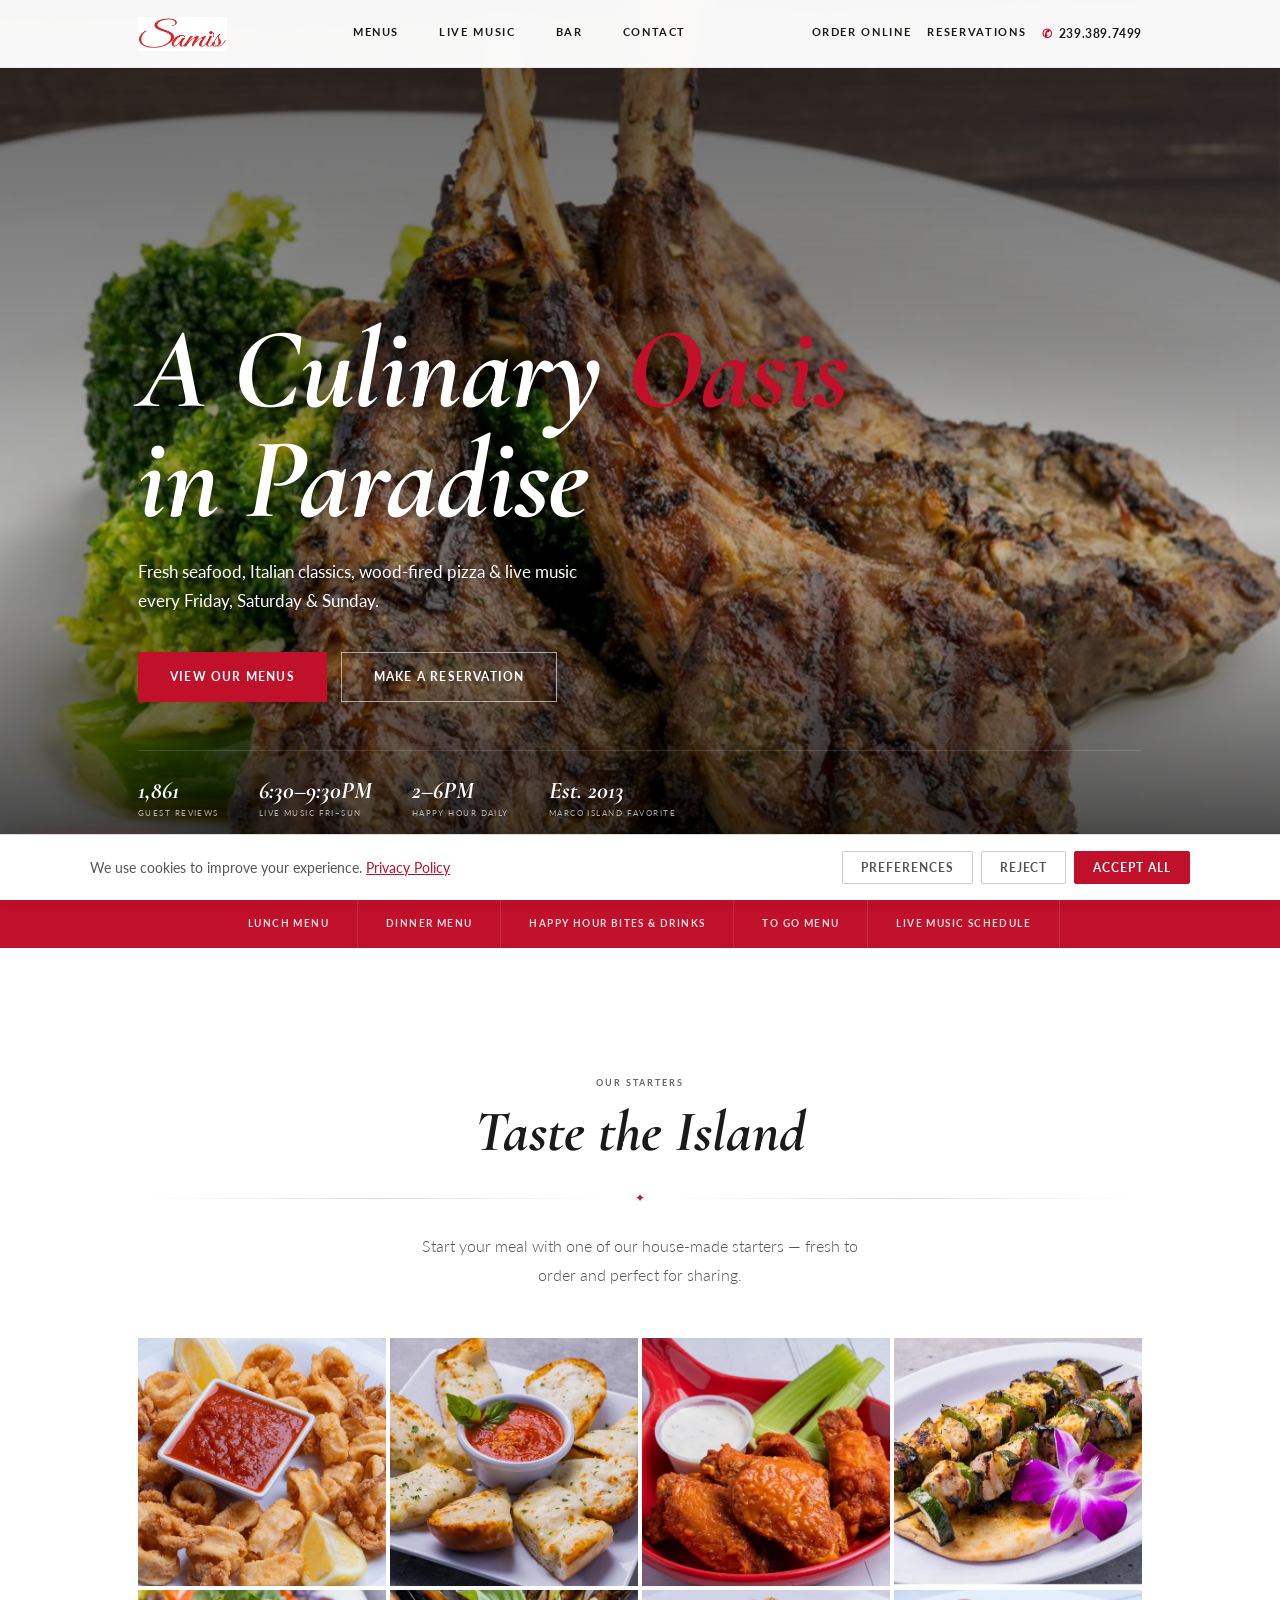
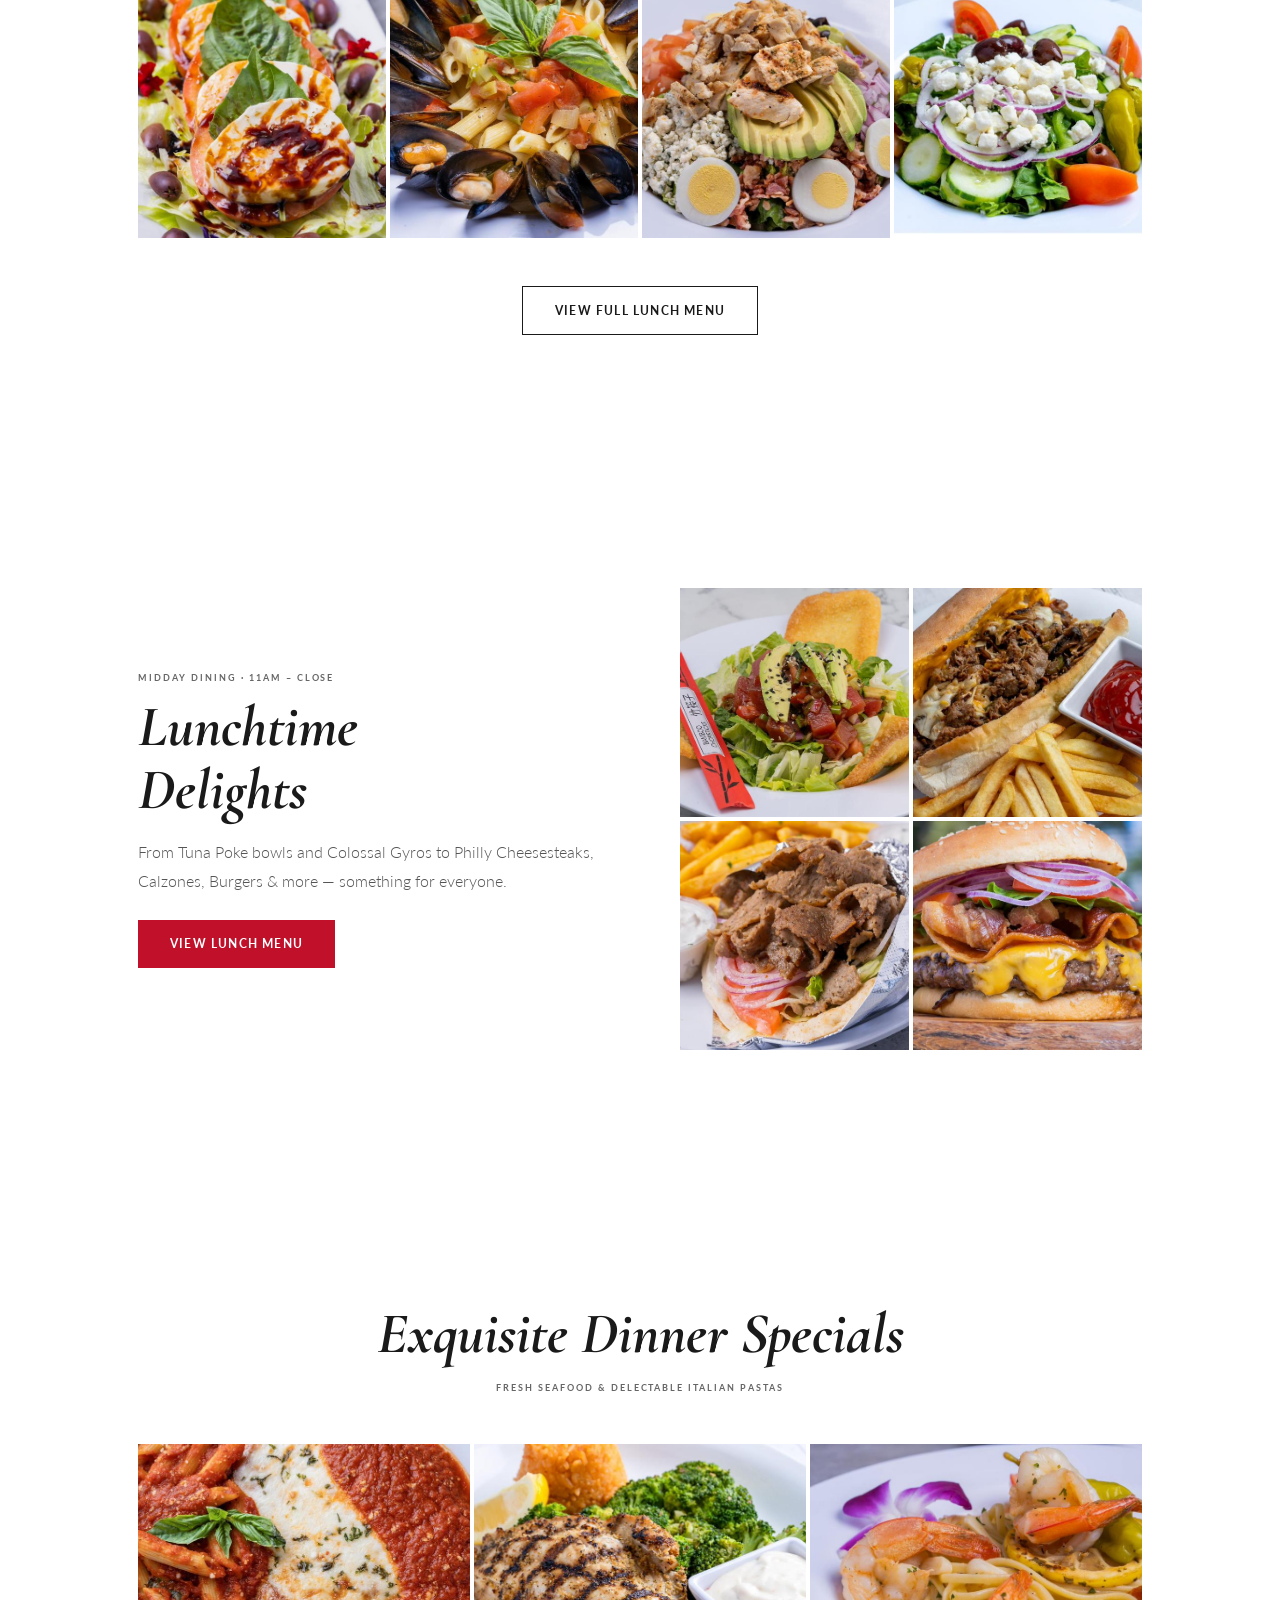
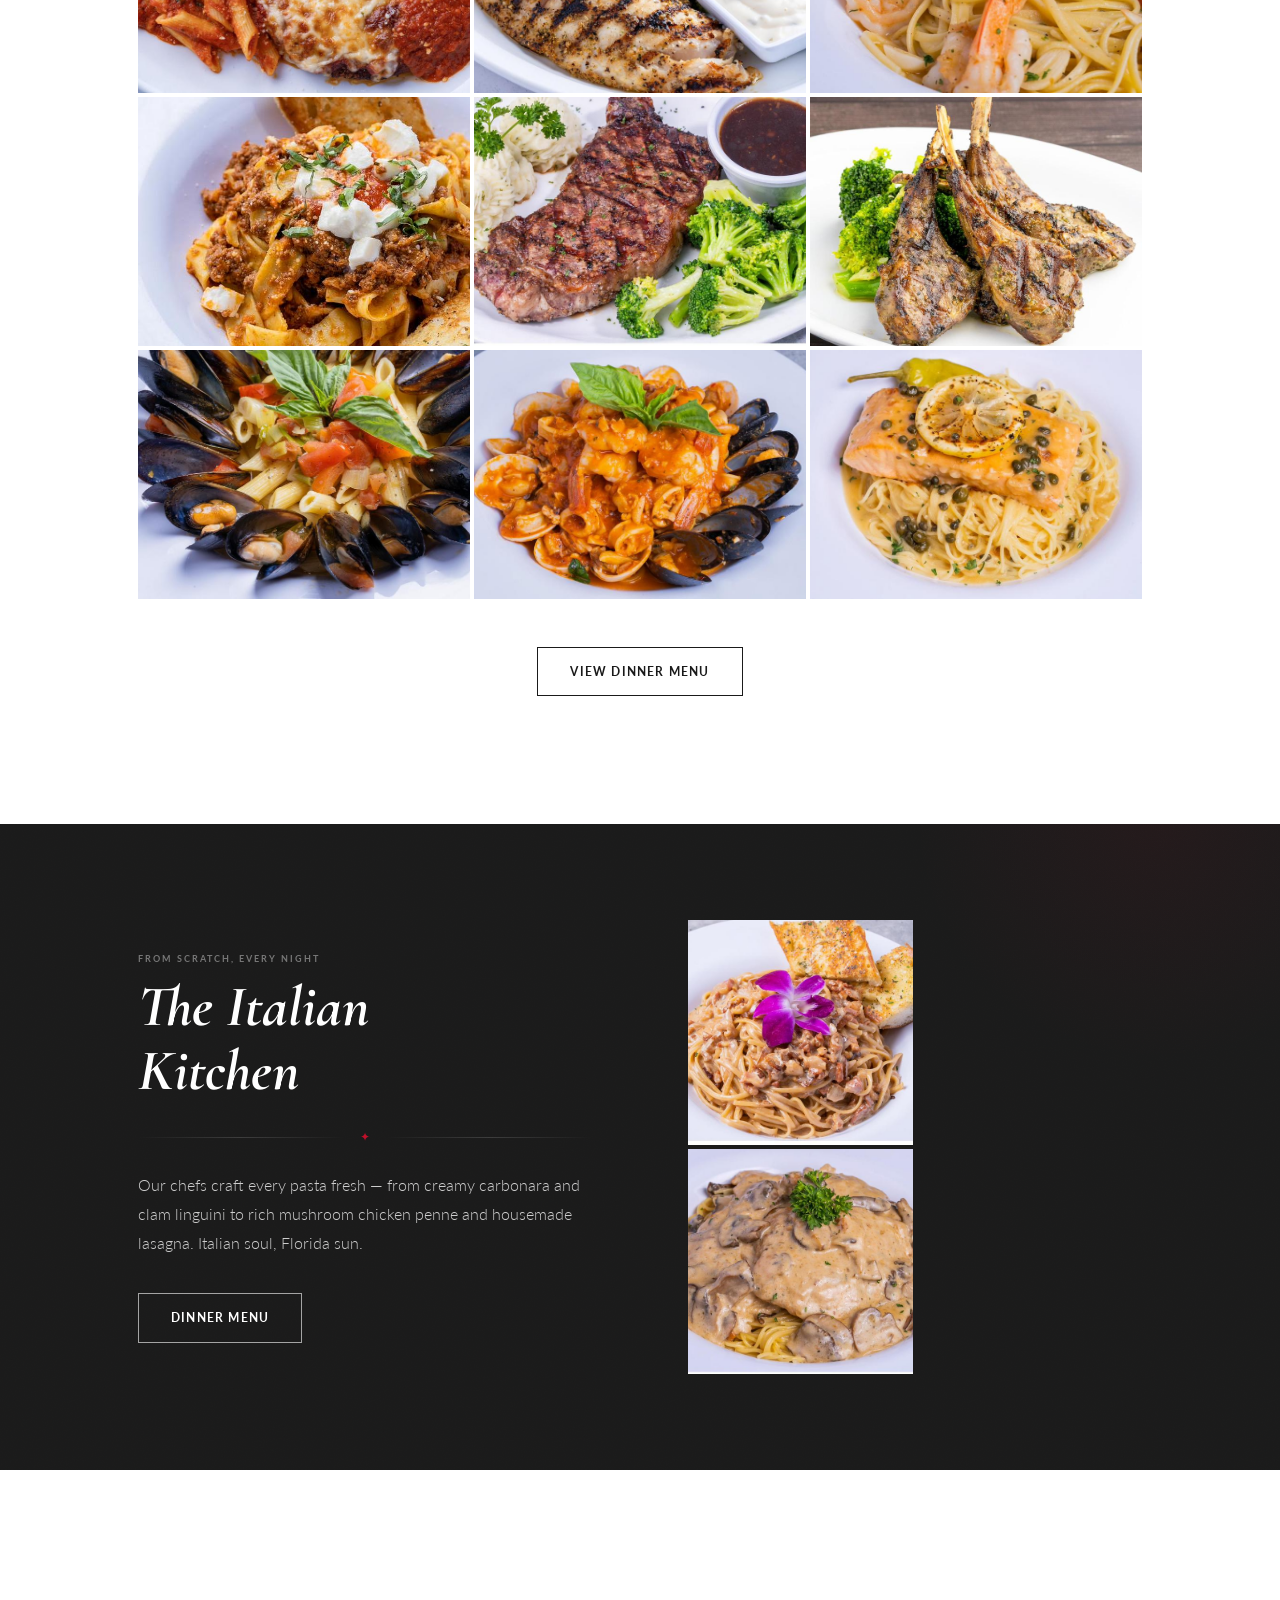
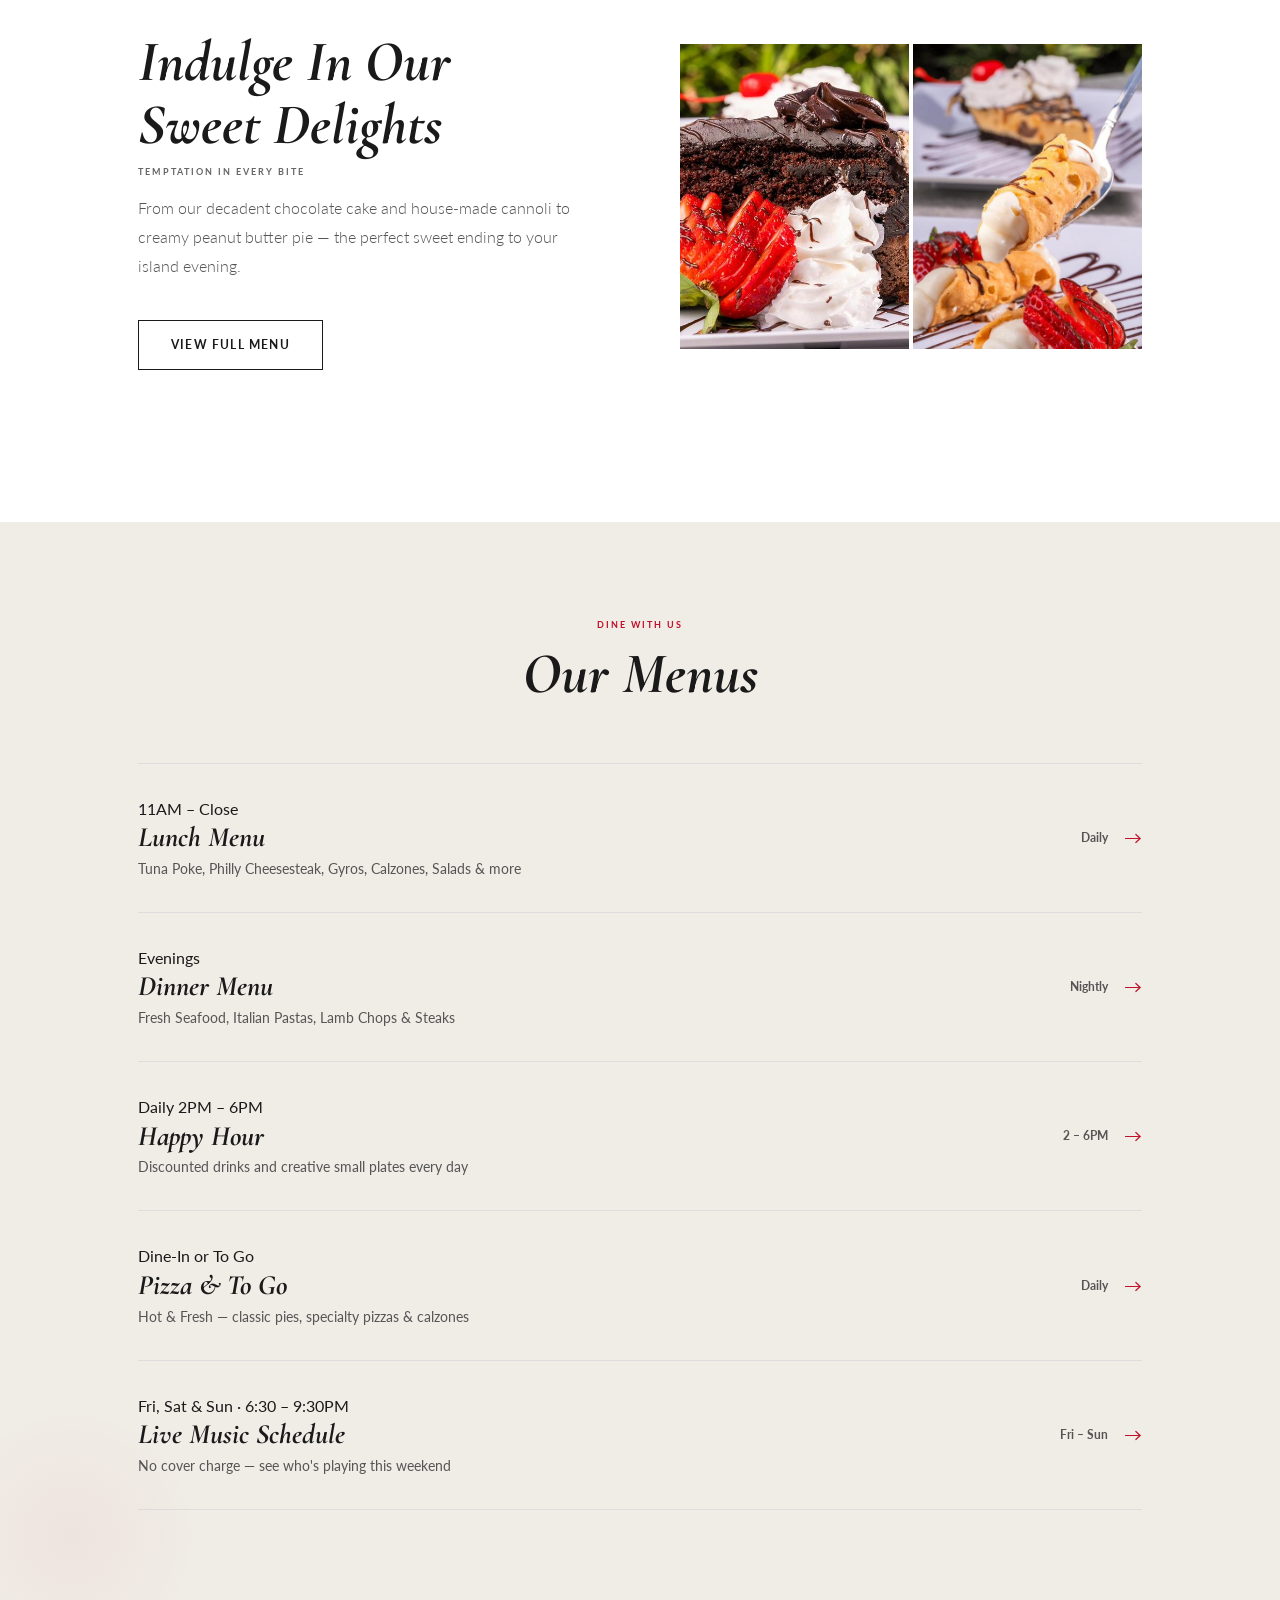
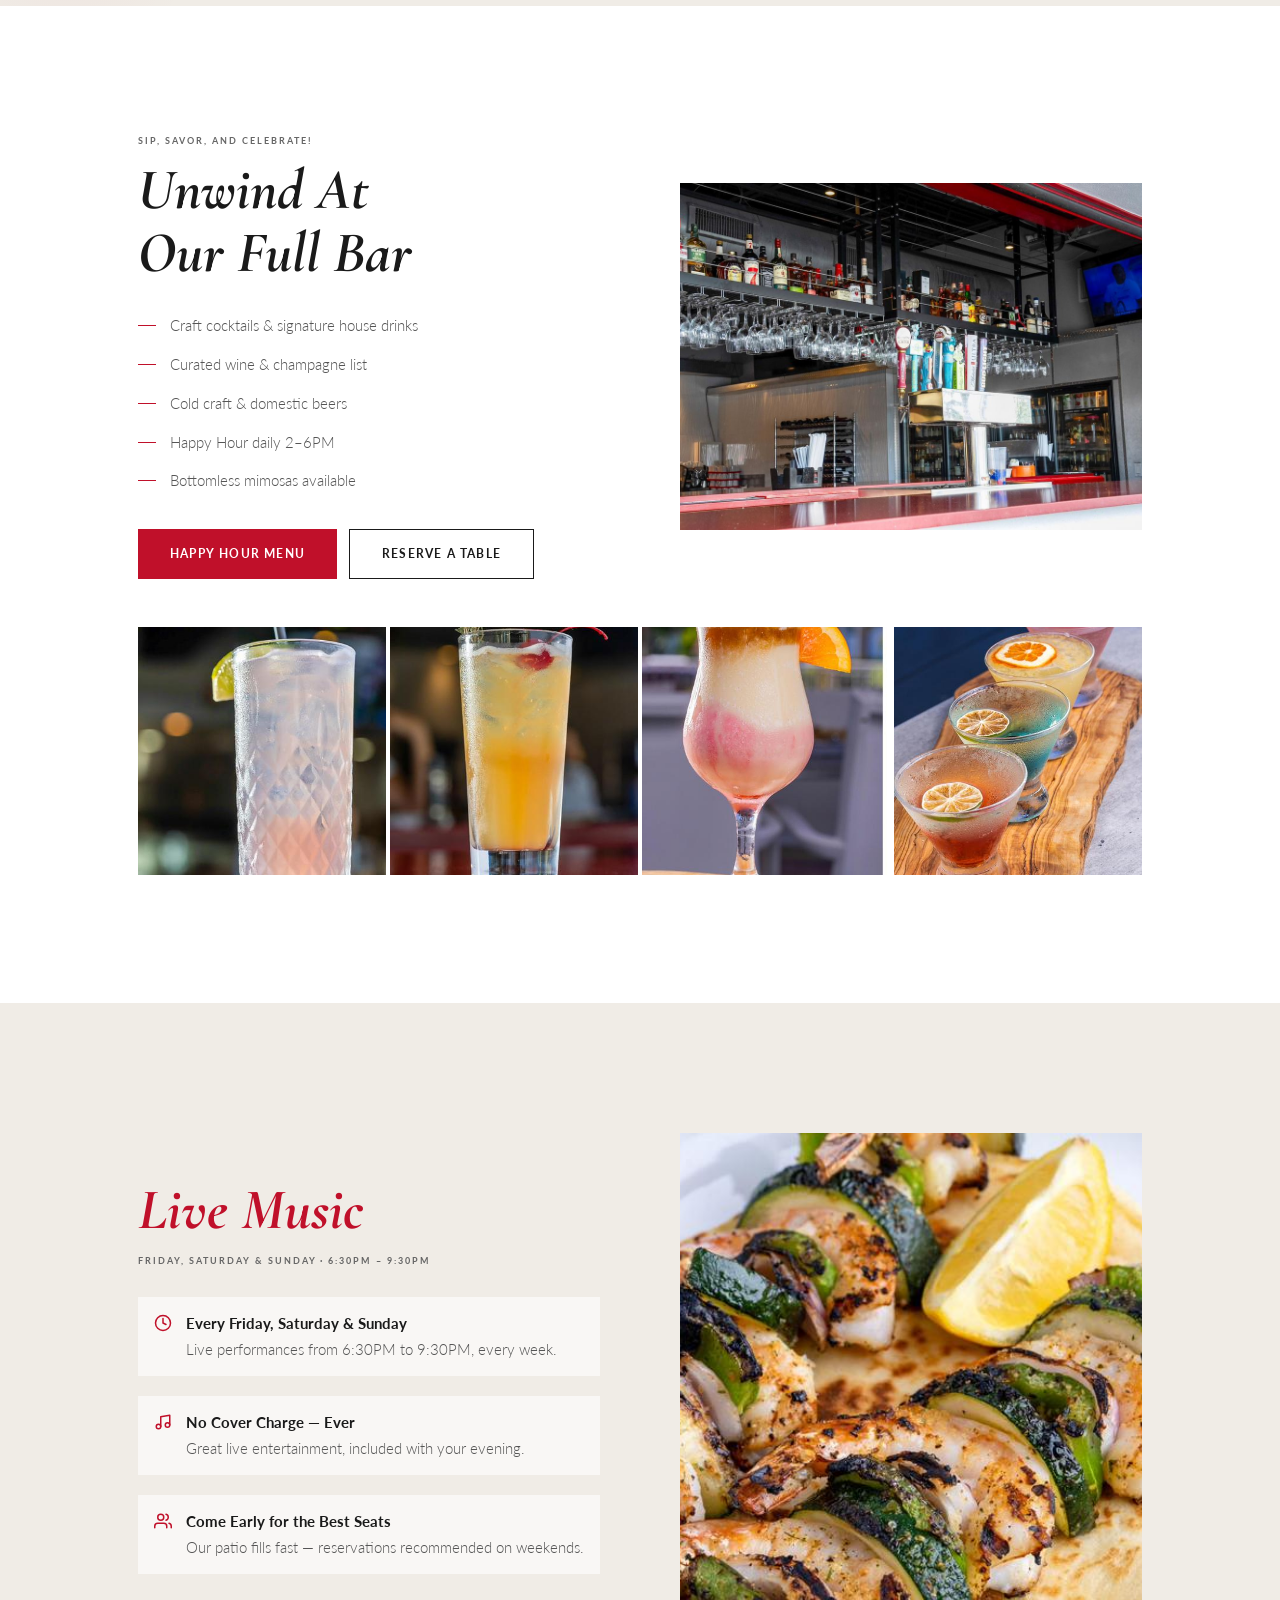
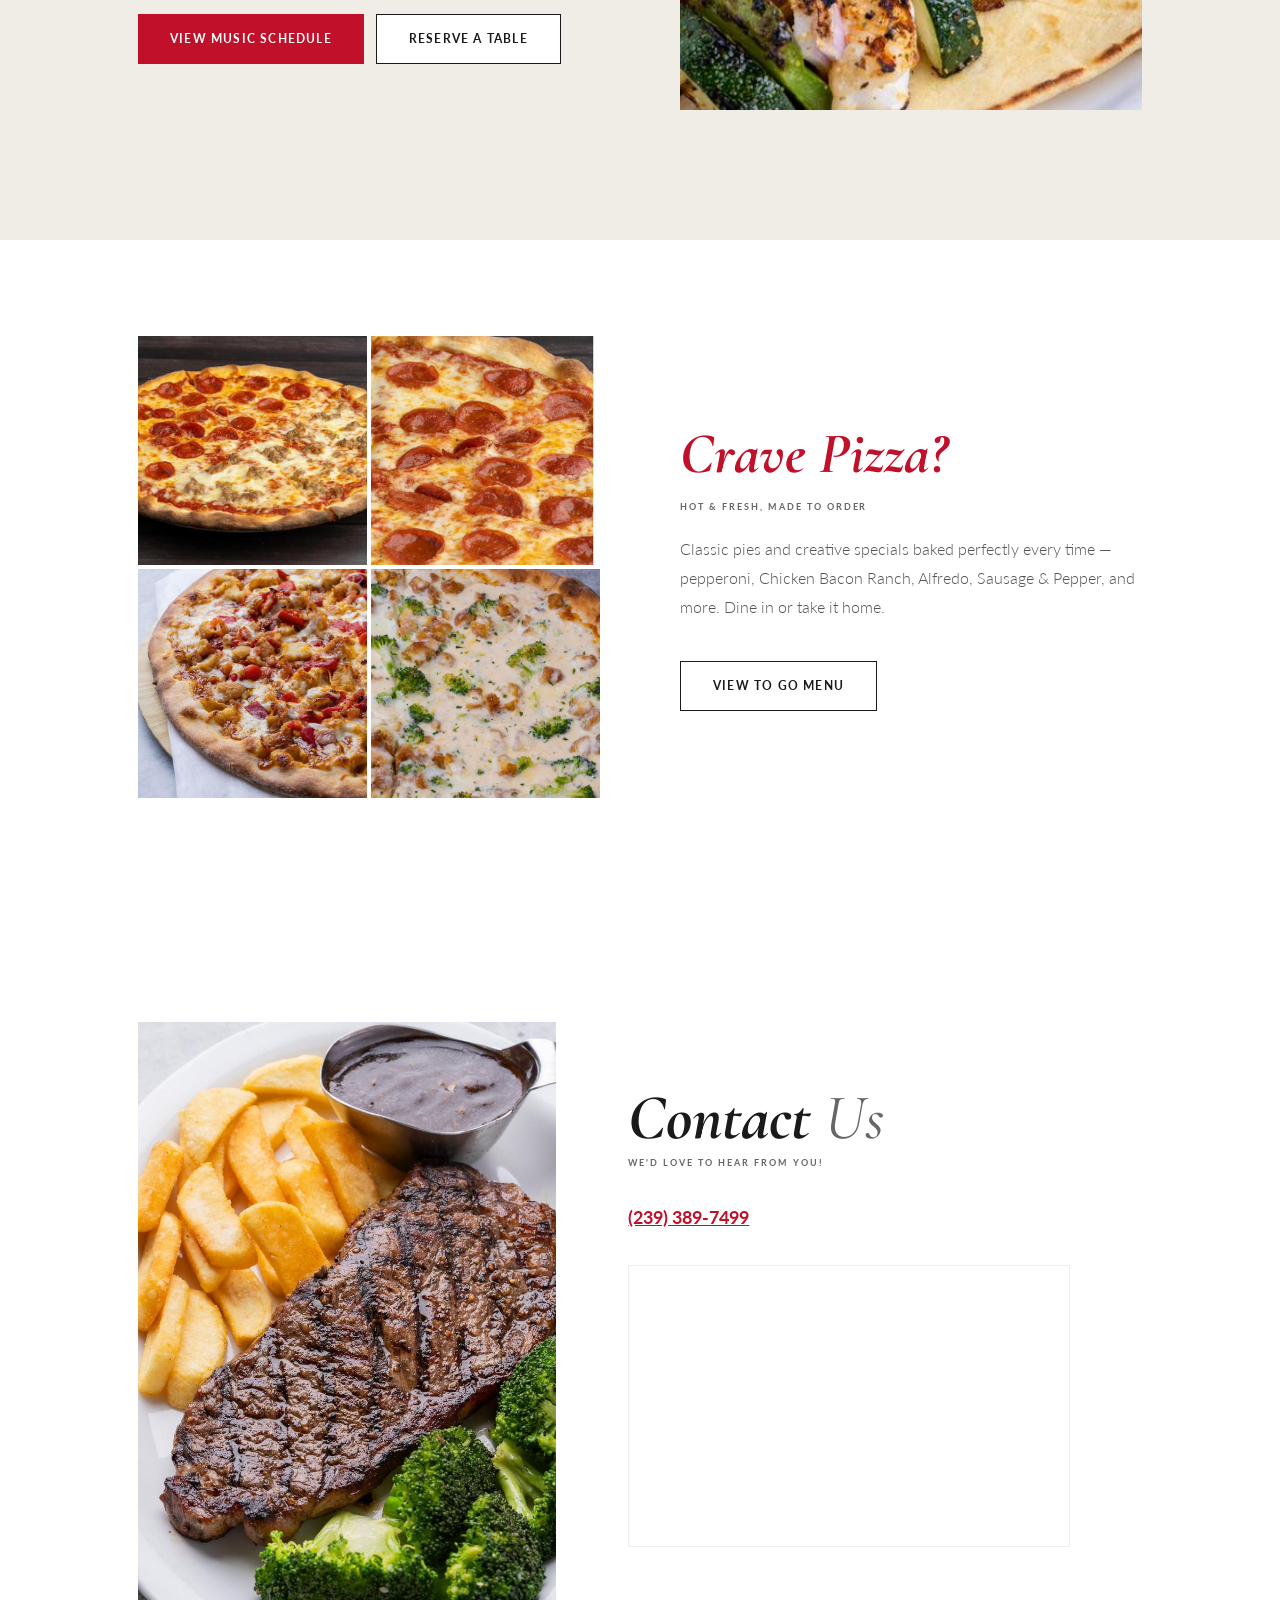
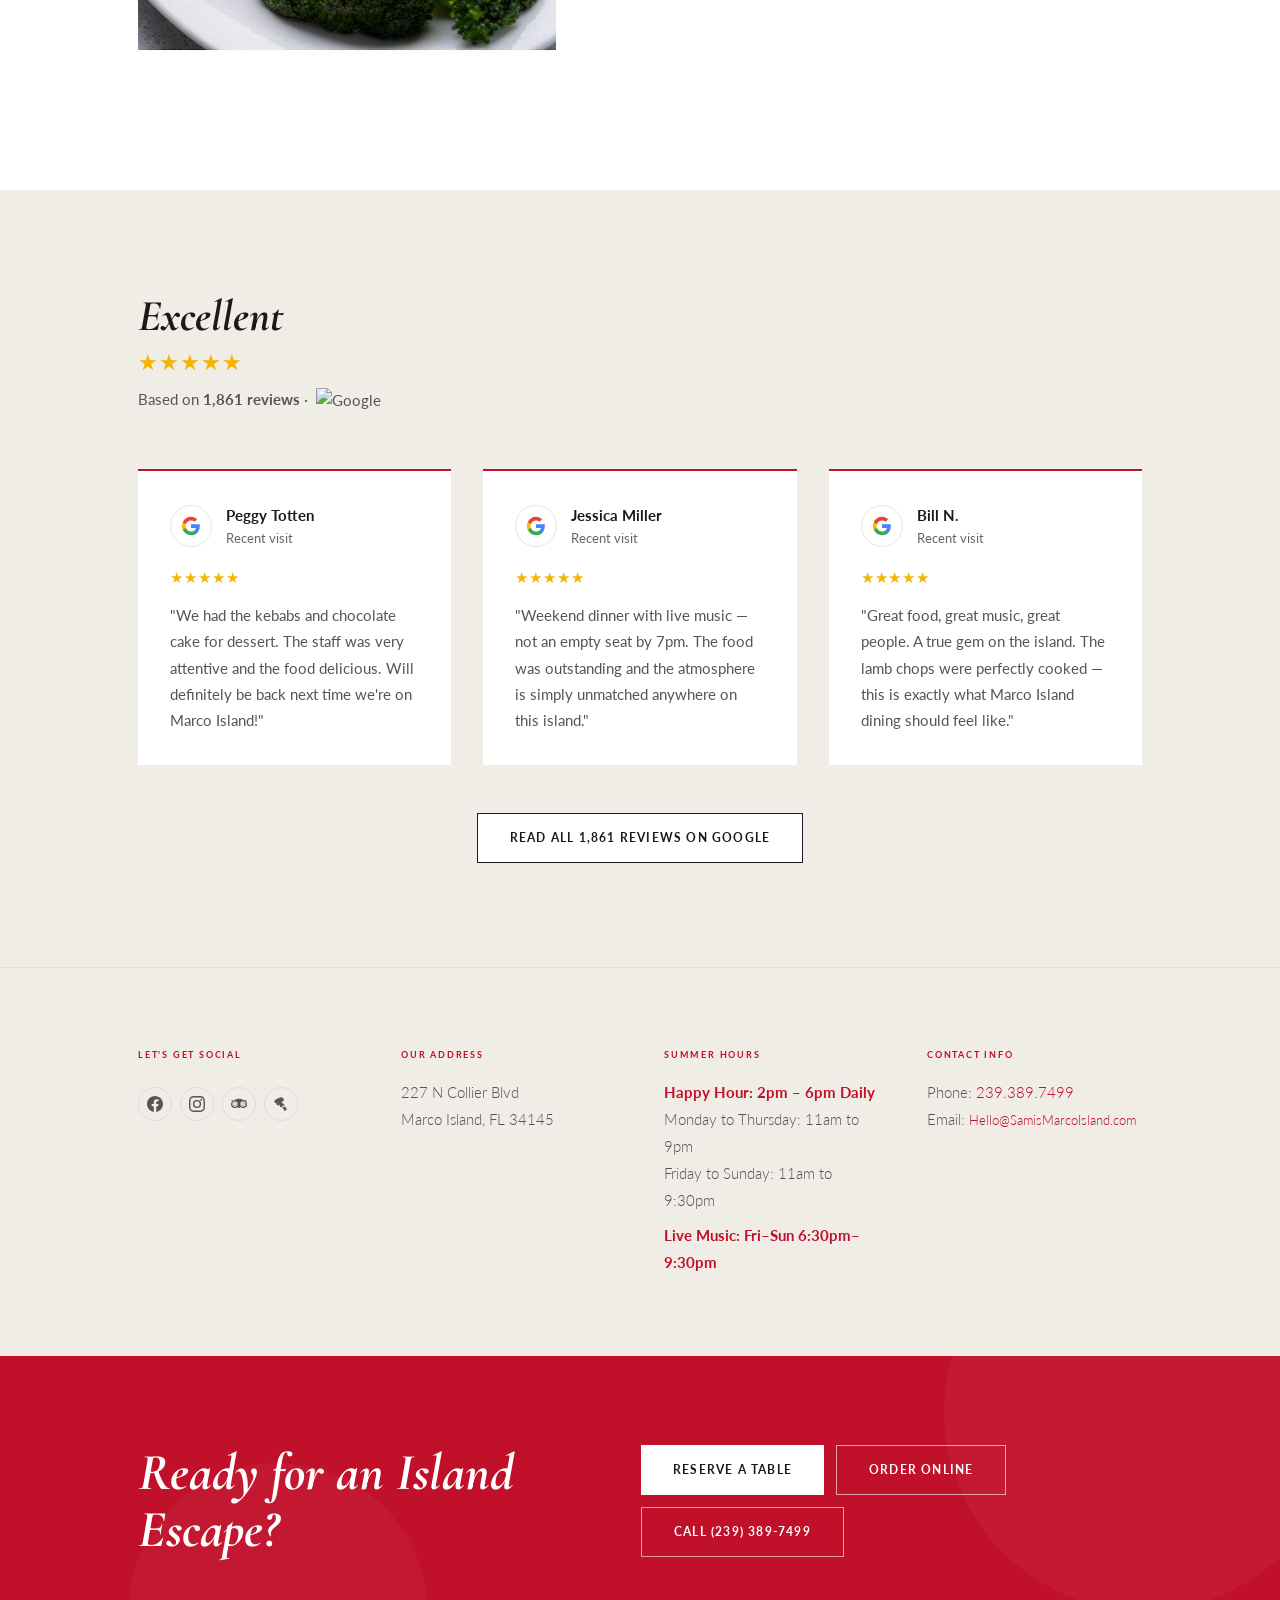
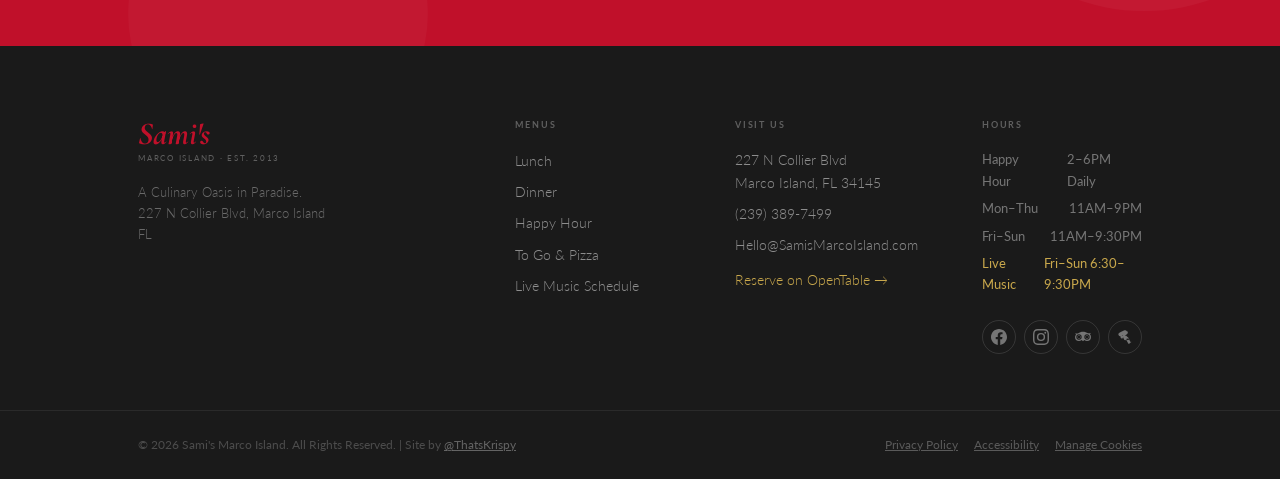
==== index.html @ 3d825546 "fix: update live music hours to 6:30PM–9:30PM Fri–Sun" ====
<!DOCTYPE html>
<html lang="en">
<head>
<meta charset="UTF-8"/>
<meta name="viewport" content="width=device-width,initial-scale=1.0"/>
<title>Sami's Marco Island | Restaurant, Bar &amp; Live Music | Marco Island, FL</title>
<meta name="description" content="Sami's on Marco Island — fresh seafood, Italian classics, wood-fired pizza, live music Fri–Sun 6:30–9:30PM, full bar, happy hour 2–6PM daily. 227 N Collier Blvd, Marco Island FL 34145. (239) 389-7499."/>
<link rel="canonical" href="https://www.samismarcoisland.com/"/>
<meta property="og:type" content="restaurant"/>
<meta property="og:title" content="Sami's Marco Island — A Culinary Oasis in Paradise"/>
<meta property="og:description" content="Fresh seafood, Italian classics, live music Fri–Sun 6:30–9:30PM. Marco Island's favorite restaurant."/>
<meta property="og:url" content="https://www.samismarcoisland.com/"/>
<meta property="og:image" content="https://www.samismarcoisland.com/assets/images/hero-lamb.jpg"/>
<meta name="twitter:card" content="summary_large_image"/>
<script type="application/ld+json">{"@context":"https://schema.org","@type":"Restaurant","name":"Sami's","alternateName":"Sami's Marco Island","description":"A Culinary Oasis in Paradise. Fresh seafood, Italian pastas, wood-fired pizza, live music Friday–Sunday 6:30–9:30PM, full bar on Marco Island FL.","url":"https://www.samismarcoisland.com","telephone":"+12393897499","email":"Hello@SamisMarcoIsland.com","image":"https://www.samismarcoisland.com/assets/images/hero-lamb.jpg","address":{"@type":"PostalAddress","streetAddress":"227 N Collier Blvd","addressLocality":"Marco Island","addressRegion":"FL","postalCode":"34145","addressCountry":"US"},"geo":{"@type":"GeoCoordinates","latitude":25.9425129,"longitude":-81.7321014},"openingHoursSpecification":[{"@type":"OpeningHoursSpecification","dayOfWeek":["Monday","Tuesday","Wednesday","Thursday"],"opens":"11:00","closes":"21:00"},{"@type":"OpeningHoursSpecification","dayOfWeek":["Friday","Saturday","Sunday"],"opens":"11:00","closes":"21:30"}],"priceRange":"$$","servesCuisine":["Seafood","Italian","American","Pizza","Mediterranean"],"aggregateRating":{"@type":"AggregateRating","ratingValue":"4.5","reviewCount":"1861","bestRating":"5"},"sameAs":["https://www.facebook.com/SamisMarcoIsland/","https://www.instagram.com/SamisMarcoIsland","https://www.tripadvisor.com/Restaurant_Review-g34420-d6662990-Reviews-Sami_s-Marco_Island_Florida.html","https://www.yelp.com/biz/samis-marco-island-marco-island"]}</script>
<link rel="preconnect" href="https://fonts.googleapis.com"/>
<link rel="preconnect" href="https://fonts.gstatic.com" crossorigin/>
<link href="https://fonts.googleapis.com/css2?family=Cormorant+Garamond:ital,wght@0,400;0,600;0,700;1,400;1,600;1,700&family=Lato:wght@300;400;700&display=swap" rel="stylesheet"/>
<style>
:root{
  --cr:#C0102A; --ink:#1a1a1a; --mid:#555; --lt:#f0ece6; --white:#fff;
  --hh:60px; --ease:cubic-bezier(.25,.46,.45,.94);
}
@media(min-width:960px){:root{--hh:68px}}
*,*::before,*::after{box-sizing:border-box;margin:0;padding:0}
html{scroll-behavior:smooth}
body{font-family:'Lato',sans-serif;color:var(--ink);background:var(--white);line-height:1.65;-webkit-font-smoothing:antialiased;overflow-x:hidden}
img{display:block;max-width:100%;height:auto}
a{color:inherit;text-decoration:none}
ul{list-style:none}
button{font-family:inherit;cursor:pointer;border:none;background:none}
address{font-style:normal}

.skip{position:absolute;top:-100px;left:1rem;z-index:9999;background:var(--cr);color:#fff;padding:.75rem 1.5rem;font-weight:700;transition:top .2s}
.skip:focus{top:0}
:focus-visible{outline:2px solid var(--cr);outline-offset:3px}

.w{width:100%;max-width:1100px;margin:0 auto;padding:0 1.75rem}
@media(min-width:768px){.w{padding:0 3rem}}

/* ── REVEAL ANIMATIONS ── */
.rv{opacity:0;transform:translateY(22px);transition:opacity .7s var(--ease),transform .7s var(--ease)}
.rv.on{opacity:1;transform:none}
.rv-l{opacity:0;transform:translateX(-28px);transition:opacity .7s var(--ease),transform .7s var(--ease)}
.rv-l.on{opacity:1;transform:none}
.rv-r{opacity:0;transform:translateX(28px);transition:opacity .7s var(--ease),transform .7s var(--ease)}
.rv-r.on{opacity:1;transform:none}
.rv-scale{opacity:0;transform:scale(.96);transition:opacity .65s var(--ease),transform .65s var(--ease)}
.rv-scale.on{opacity:1;transform:scale(1)}
.d1{transition-delay:.08s}.d2{transition-delay:.16s}.d3{transition-delay:.24s}
.d4{transition-delay:.32s}.d5{transition-delay:.40s}.d6{transition-delay:.48s}
@media(prefers-reduced-motion:reduce){.rv,.rv-l,.rv-r,.rv-scale{opacity:1;transform:none}}

/* ── PHOTO HOVER EFFECTS ── */
.ph{overflow:hidden;position:relative}
.ph img{width:100%;height:100%;object-fit:cover;display:block;transition:transform .7s var(--ease)}
.ph::after{content:'';position:absolute;inset:0;background:linear-gradient(135deg,rgba(255,255,255,.08) 0%,transparent 60%);opacity:0;transition:opacity .4s;pointer-events:none}
.ph:hover img{transform:scale(1.05)}
.ph:hover::after{opacity:1}

/* ── COOKIE ── */
.ck-bar{position:fixed;bottom:0;left:0;right:0;z-index:9500;background:#fff;border-top:1px solid #ddd;padding:1rem 1.5rem;display:none;box-shadow:0 -4px 20px rgba(0,0,0,.08)}
.ck-bar.show{display:block}
.ck-in{max-width:1100px;margin:0 auto;display:flex;flex-wrap:wrap;gap:.875rem;align-items:center;justify-content:space-between}
.ck-in p{font-size:.875rem;color:#555;flex:1;min-width:200px}
.ck-in a{color:var(--cr);text-decoration:underline}
.ck-btns{display:flex;flex-wrap:wrap;gap:.5rem}
.cb{padding:.5rem 1.125rem;font-size:.75rem;font-weight:700;letter-spacing:.08em;text-transform:uppercase;border-radius:2px;cursor:pointer;border:1.5px solid transparent;transition:all .2s}
.cb-a{background:var(--cr);color:#fff;border-color:var(--cr)}.cb-a:hover{background:#97091F}
.cb-g{background:#fff;color:#555;border-color:#ccc}.cb-g:hover{border-color:#888}
.ck-modal{position:fixed;inset:0;z-index:9600;background:rgba(0,0,0,.5);display:flex;align-items:center;justify-content:center;padding:1rem}
.ck-modal[hidden]{display:none}
.ck-box{background:#fff;max-width:440px;width:100%;border-radius:4px;padding:2rem;box-shadow:0 20px 60px rgba(0,0,0,.2)}
.ck-box h2{font-family:'Cormorant Garamond',serif;font-style:italic;font-size:1.625rem;font-weight:700;color:var(--ink);margin-bottom:.625rem}
.ck-box>p{font-size:.875rem;color:#555;margin-bottom:1.25rem;line-height:1.6}
.ck-row{display:flex;justify-content:space-between;align-items:center;gap:1rem;padding:.875rem 0;border-bottom:1px solid #eee}
.ck-row strong{display:block;font-size:.9375rem;margin-bottom:.125rem}
.ck-row span{font-size:.8125rem;color:#888}
.sw{position:relative;width:44px;height:24px;flex-shrink:0}
.sw input{opacity:0;width:0;height:0;position:absolute}
.sw-t{position:absolute;inset:0;background:#ccc;border-radius:24px;cursor:pointer;transition:background .2s}
.sw input:checked~.sw-t{background:var(--cr)}
.sw-t::after{content:'';position:absolute;width:18px;height:18px;background:#fff;border-radius:50%;top:3px;left:3px;transition:transform .2s}
.sw input:checked~.sw-t::after{transform:translateX(20px)}
.sw.lk .sw-t{cursor:not-allowed;background:#aaa}
.ck-acts{display:flex;gap:.625rem;margin-top:1.25rem;flex-wrap:wrap}

/* ── HEADER — floats with blur on scroll ── */
.hdr{position:fixed;top:0;left:0;right:0;z-index:8000;height:var(--hh);background:rgba(255,255,255,.97);border-bottom:1px solid rgba(232,232,232,.8);transition:box-shadow .3s,background .3s,border-color .3s;backdrop-filter:blur(8px);-webkit-backdrop-filter:blur(8px)}
.hdr.scrolled{box-shadow:0 2px 24px rgba(0,0,0,.08);border-color:transparent}
.hi{height:100%;display:flex;align-items:center;justify-content:space-between;gap:1.5rem}
.logo{flex-shrink:0}
.logo img{height:28px;width:auto;transition:opacity .2s}
.logo:hover img{opacity:.75}
@media(min-width:768px){.logo img{height:34px}}
.nd{display:none}
@media(min-width:960px){.nd{display:flex;align-items:center;gap:2.5rem}}
.nl{font-size:.6875rem;font-weight:700;letter-spacing:.15em;text-transform:uppercase;color:var(--ink);transition:color .2s;position:relative;padding-bottom:2px}
.nl::after{content:'';position:absolute;bottom:0;left:0;width:0;height:1.5px;background:var(--cr);transition:width .3s var(--ease)}
.nl:hover{color:var(--cr)}.nl:hover::after{width:100%}
.hdr-ctas{display:none}
@media(min-width:960px){.hdr-ctas{display:flex;align-items:center;gap:1rem}}
.hdr-link{font-size:.6875rem;font-weight:700;letter-spacing:.15em;text-transform:uppercase;color:var(--ink);transition:color .2s;position:relative;padding-bottom:2px}
.hdr-link::after{content:'';position:absolute;bottom:0;left:0;width:0;height:1.5px;background:var(--cr);transition:width .3s var(--ease)}
.hdr-link:hover{color:var(--cr)}.hdr-link:hover::after{width:100%}
.hdr-phone{font-size:.75rem;font-weight:700;color:var(--ink);letter-spacing:.05em;display:flex;align-items:center;gap:.375rem;transition:color .2s}
.hdr-phone::before{content:'✆';font-size:.75rem;color:var(--cr)}
.hdr-phone:hover{color:var(--cr)}
.brg{display:flex;flex-direction:column;gap:5px;padding:.625rem;margin-right:-.625rem}
@media(min-width:960px){.brg{display:none}}
.bb{display:block;width:22px;height:1.5px;background:var(--ink);transition:transform .3s,opacity .3s}
.brg.op .bb:nth-child(1){transform:rotate(45deg) translate(4.5px,4.5px)}
.brg.op .bb:nth-child(2){opacity:0}
.brg.op .bb:nth-child(3){transform:rotate(-45deg) translate(4.5px,-4.5px)}
.drw{position:fixed;top:var(--hh);left:0;right:0;z-index:7900;background:#fff;border-top:1px solid #eee;transform:translateY(-110%);opacity:0;pointer-events:none;transition:transform .35s var(--ease),opacity .25s}
.drw.op{transform:translateY(0);opacity:1;pointer-events:auto}
.di{padding:2rem 1.75rem;display:flex;flex-direction:column}
.di a{font-size:1.0625rem;font-weight:700;letter-spacing:.06em;text-transform:uppercase;color:var(--ink);padding:1.125rem 0;border-bottom:1px solid #f0f0f0;transition:color .2s,padding-left .2s}
.di a:hover{color:var(--cr);padding-left:.5rem}
.di-ctas{display:flex;flex-direction:column;gap:.75rem;margin-top:2rem}

/* ── BUTTONS ── */
.btn-solid{display:inline-flex;align-items:center;justify-content:center;padding:.875rem 2rem;background:var(--cr);color:#fff;font-size:.75rem;font-weight:700;letter-spacing:.1em;text-transform:uppercase;border:none;cursor:pointer;transition:background .25s,transform .2s,box-shadow .25s;min-height:48px;position:relative;overflow:hidden}
.btn-solid::before{content:'';position:absolute;inset:0;background:rgba(255,255,255,.08);opacity:0;transition:opacity .2s}
.btn-solid:hover{background:#97091F;transform:translateY(-1px);box-shadow:0 6px 20px rgba(192,16,42,.35)}
.btn-solid:hover::before{opacity:1}
.btn-solid:active{transform:translateY(0)}
.btn-outline{display:inline-flex;align-items:center;justify-content:center;padding:.875rem 2rem;background:#fff;color:var(--ink);font-size:.75rem;font-weight:700;letter-spacing:.1em;text-transform:uppercase;border:1.5px solid var(--ink);cursor:pointer;transition:background .25s,color .25s,transform .2s,box-shadow .25s;min-height:48px}
.btn-outline:hover{background:var(--ink);color:#fff;transform:translateY(-1px);box-shadow:0 6px 20px rgba(0,0,0,.15)}
.btn-outline:active{transform:translateY(0)}

/* ── HERO — parallax ── */
.hero{position:relative;height:100svh;min-height:560px;max-height:960px;overflow:hidden;display:flex;align-items:flex-end;padding-top:var(--hh)}
.hero-img{position:absolute;inset:-8% 0;will-change:transform}
.hero-img img{width:100%;height:108%;object-fit:cover;object-position:center 60%}
.hov{position:absolute;inset:0;background:linear-gradient(180deg,rgba(0,0,0,.60) 0%,rgba(0,0,0,.42) 38%,rgba(0,0,0,.18) 58%,rgba(0,0,0,.80) 100%)}
.hcnt{position:relative;z-index:2;width:100%;padding-bottom:3.5rem}
@media(min-width:768px){.hcnt{padding-bottom:5rem}}
.h1{font-family:'Cormorant Garamond',serif;font-style:italic;font-size:clamp(3rem,9vw,7.5rem);font-weight:700;color:#fff;line-height:.95;letter-spacing:-.01em;margin-bottom:1.5rem;text-shadow:0 2px 16px rgba(0,0,0,.45)}
.h1 em{color:var(--cr)}
.hsub{font-size:1.0625rem;color:#fff;text-shadow:0 1px 6px rgba(0,0,0,.6);max-width:440px;line-height:1.7;margin-bottom:2.25rem;font-weight:400}
.hbtns{display:flex;flex-wrap:wrap;gap:.875rem;margin-bottom:3rem}
.hbtns a{min-width:180px}
.hstats{display:flex;gap:2.5rem;flex-wrap:wrap;padding-top:1.75rem;border-top:1px solid rgba(255,255,255,.15)}
.hstat{transition:transform .3s}
.hstat:hover{transform:translateY(-3px)}
.hstat-v{font-family:'Cormorant Garamond',serif;font-style:italic;font-size:1.5rem;font-weight:700;color:#fff;display:block;line-height:1}
.hstat-l{font-size:.5rem;letter-spacing:.18em;text-transform:uppercase;color:rgba(255,255,255,.65);display:block;margin-top:.25rem}

/* MENU STRIP */
.mstrip{background:var(--cr)}
.msin{display:grid;grid-template-columns:1fr 1fr;gap:0}
@media(min-width:640px){.msin{grid-template-columns:repeat(3,1fr)}}
@media(min-width:960px){.msin{display:flex;justify-content:center}}
.msl{display:flex;align-items:center;justify-content:center;text-align:center;padding:.875rem 1.25rem;font-size:.625rem;font-weight:700;letter-spacing:.14em;text-transform:uppercase;color:rgba(255,255,255,.85);border-right:1px solid rgba(255,255,255,.12);border-bottom:1px solid rgba(255,255,255,.12);transition:color .2s,background .2s,letter-spacing .2s;min-height:48px;line-height:1.35}
@media(min-width:960px){.msl{border-bottom:none;padding:1rem 1.75rem;white-space:nowrap;flex-shrink:0}}
.msl:hover{color:#fff;background:rgba(255,255,255,.12);letter-spacing:.18em}

/* ── SECTIONS ── */
.sec{padding:4rem 0}
@media(min-width:768px){.sec{padding:6rem 0}}
@media(min-width:1024px){.sec{padding:8rem 0}}
.sec-sm{padding:3rem 0}
@media(min-width:768px){.sec-sm{padding:5rem 0}}
@media(min-width:1024px){.sec-sm{padding:6rem 0}}

.shead{font-family:'Cormorant Garamond',serif;font-style:italic;font-size:clamp(2.25rem,4.5vw,3.75rem);font-weight:700;color:var(--ink);line-height:1.1;margin-bottom:.875rem}
.shead-w{color:#fff}
.shead-cr{color:var(--cr)}
.scap{font-size:.5625rem;font-weight:700;letter-spacing:.22em;text-transform:uppercase;color:#666;display:block;margin-bottom:.625rem}
.scap-cr{color:var(--cr)}
.sbody{font-size:1rem;color:#555;line-height:1.8;max-width:480px;font-weight:300}

/* Decorative divider */
.divider{display:flex;align-items:center;gap:1rem;margin:1.5rem 0}
.divider-line{flex:1;height:1px;background:linear-gradient(to right,transparent,#ddd,transparent)}
.divider-icon{color:var(--cr);font-size:.75rem;letter-spacing:.08em}

/* ── STARTERS grid ── */
.starters{background:#fff}
.starters-hd{text-align:center;margin-bottom:3rem}
.starters-grid{display:grid;grid-template-columns:1fr 1fr;gap:4px}
@media(min-width:640px){.starters-grid{grid-template-columns:repeat(4,1fr)}}
.si{aspect-ratio:1}
.starters-row2{display:grid;grid-template-columns:1fr 1fr;gap:4px;margin-top:4px}
@media(min-width:640px){.starters-row2{grid-template-columns:repeat(4,1fr)}}
.starters-cta{text-align:center;margin-top:3rem}

/* ── LUNCH split ── */
.lunch{background:#fff}
.lunch-split{display:grid;grid-template-columns:1fr;gap:3rem}
@media(min-width:768px){.lunch-split{grid-template-columns:1fr 1fr;min-height:520px;align-items:center;gap:5rem}}
.lunch-txt .shead{margin-top:.5rem;margin-bottom:1rem}
.lunch-photos{display:grid;grid-template-columns:1fr 1fr;gap:4px}
.lunch-photos .ph{aspect-ratio:1}

/* ── DINNER grid ── */
.dinner{background:#fff}
.dinner-hd{text-align:center;margin-bottom:3rem}
.dinner-grid{display:grid;grid-template-columns:repeat(2,1fr);gap:4px}
@media(min-width:640px){.dinner-grid{grid-template-columns:repeat(3,1fr)}}
.dg-item{aspect-ratio:4/3}
.dinner-cta{text-align:center;margin-top:3rem}

/* ── ITALIAN dark strip — with grain texture overlay ── */
.italian-strip{background:var(--ink);padding:4.5rem 0;position:relative;overflow:hidden}
@media(min-width:768px){.italian-strip{padding:6rem 0}}
.italian-strip::before{content:'';position:absolute;inset:0;background-image:url("data:image/svg+xml,%3Csvg xmlns='http://www.w3.org/2000/svg' width='300' height='300'%3E%3Cfilter id='n'%3E%3CfeTurbulence type='fractalNoise' baseFrequency='0.9' numOctaves='4' stitchTiles='stitch'/%3E%3C/filter%3E%3Crect width='300' height='300' filter='url(%23n)' opacity='0.035'/%3E%3C/svg%3E");opacity:.4;pointer-events:none}
.italian-strip::after{content:'';position:absolute;top:-40%;right:-10%;width:500px;height:500px;border-radius:50%;background:radial-gradient(circle,rgba(192,16,42,.06) 0%,transparent 70%);pointer-events:none}
.italian-inner{display:grid;grid-template-columns:1fr;gap:3rem;position:relative}
@media(min-width:768px){.italian-inner{grid-template-columns:1fr 1fr;align-items:center;gap:6rem}}
.italian-txt .sbody{color:rgba(255,255,255,.75);margin-bottom:2.25rem}
.italian-photos{display:grid;grid-template-columns:1fr 1fr;gap:4px}
.italian-photos .ph{aspect-ratio:1}

/* ── DESSERTS split ── */
.desserts{background:#fff}
.desserts-split{display:grid;grid-template-columns:1fr;gap:3rem}
@media(min-width:768px){.desserts-split{grid-template-columns:1fr 1fr;min-height:460px;align-items:center;gap:5rem}}
.desserts-txt{order:2}
@media(min-width:768px){.desserts-txt{order:1}}
.desserts-txt .shead{margin-top:.5rem;margin-bottom:.5rem}
.desserts-photos{display:grid;grid-template-columns:1fr 1fr;gap:4px;order:1}
@media(min-width:768px){.desserts-photos{order:2}}
.desserts-photos .ph{aspect-ratio:3/4}

/* ── MENUS LIST ── */
.menus-sec{background:var(--lt);padding:4.5rem 0;position:relative;overflow:hidden}
@media(min-width:768px){.menus-sec{padding:6rem 0}}
.menus-sec::before{content:'';position:absolute;bottom:-60px;left:-60px;width:260px;height:260px;border-radius:50%;background:radial-gradient(circle,rgba(192,16,42,.04) 0%,transparent 70%);pointer-events:none}
.menus-hd{text-align:center;margin-bottom:3.5rem}
.menu-list{display:flex;flex-direction:column;border-top:1px solid #ddd}
.menu-item{display:flex;align-items:center;justify-content:space-between;gap:1.5rem;padding:1.625rem 0;border-bottom:1px solid #ddd;text-decoration:none;transition:padding-left .25s var(--ease)}
@media(min-width:768px){.menu-item{padding:2rem 0}}
.menu-item:hover{padding-left:.5rem}
.menu-item:hover .mi-title{color:var(--cr)}
.menu-item:hover .mi-arr{transform:translateX(6px)}
.mi-left{display:flex;align-items:baseline;gap:1.25rem}

.menu-item:hover 
.mi-tag{font-size:.5625rem;font-weight:700;letter-spacing:.16em;text-transform:uppercase;color:var(--cr);display:block;margin-bottom:.25rem}
.mi-title{font-family:'Cormorant Garamond',serif;font-style:italic;font-size:1.5rem;font-weight:700;color:var(--ink);transition:color .25s;display:block;line-height:1.1}
@media(min-width:640px){.mi-title{font-size:1.75rem}}
.mi-desc{font-size:.875rem;color:#555;margin-top:.25rem;display:none}
@media(min-width:640px){.mi-desc{display:block}}
.mi-right{display:flex;align-items:center;gap:1rem;flex-shrink:0}
.mi-time{font-size:.75rem;font-weight:700;color:#555;white-space:nowrap;display:none}
@media(min-width:640px){.mi-time{display:block}}
.mi-arr{font-size:1.125rem;color:var(--cr);transition:transform .3s var(--ease);flex-shrink:0}

/* ── BAR ── */
.bar-sec{background:#fff}
.bar-split{display:grid;grid-template-columns:1fr;gap:3rem}
@media(min-width:768px){.bar-split{grid-template-columns:1fr 1fr;min-height:440px;align-items:center;gap:5rem}}
.bar-txt .shead{margin-top:.5rem;margin-bottom:.5rem}
.bar-list{margin:1.75rem 0 2.25rem;display:flex;flex-direction:column;gap:.875rem}
.bar-list li{font-size:.9375rem;color:#555;display:flex;align-items:center;gap:.875rem;font-weight:300;transition:color .2s,transform .2s}
.bar-list li::before{content:'';width:18px;height:1px;background:var(--cr);flex-shrink:0;transition:width .3s var(--ease)}
.bar-list li:hover{color:var(--ink);transform:translateX(4px)}
.bar-list li:hover::before{width:26px}
.bar-photo .ph{height:100%;min-height:280px}
@media(min-width:768px){.bar-photo .ph{aspect-ratio:4/3;min-height:unset}}
.cocktail-strip{display:grid;grid-template-columns:repeat(2,1fr);gap:4px;margin-top:3rem}
@media(min-width:480px){.cocktail-strip{grid-template-columns:repeat(4,1fr)}}
.ci{aspect-ratio:1}

/* ── LIVE MUSIC — ivory ── */
.music-sec{background:var(--lt)}
.music-split{display:grid;grid-template-columns:1fr;gap:3rem}
@media(min-width:768px){.music-split{grid-template-columns:1fr 1fr;min-height:460px;align-items:center;gap:5rem}}
.music-txt{padding:2rem 0}
@media(min-width:768px){.music-txt{padding:3rem 0}}
.music-h{font-family:'Cormorant Garamond',serif;font-style:italic;font-size:clamp(2.25rem,4.5vw,3.75rem);font-weight:700;color:var(--cr);line-height:1.1;margin-bottom:.75rem}
.music-time{font-size:.5625rem;font-weight:700;letter-spacing:.22em;text-transform:uppercase;color:#666;display:block;margin-bottom:1.75rem}
.music-info{display:flex;flex-direction:column;gap:1.25rem;margin-bottom:2.5rem}
.music-row{display:flex;align-items:flex-start;gap:.875rem;padding:.875rem;background:rgba(255,255,255,.6);border-left:2px solid transparent;transition:border-color .25s,background .25s}
.music-row:hover{border-left-color:var(--cr);background:rgba(255,255,255,.9)}
.music-icon{width:18px;height:18px;flex-shrink:0;margin-top:3px;color:var(--cr)}
.music-row p{font-size:.9375rem;color:#555;line-height:1.7;font-weight:300}
.music-row strong{color:var(--ink);font-weight:700}
.music-photo .ph{aspect-ratio:4/5;min-height:280px}
@media(min-width:768px){.music-photo .ph{min-height:unset}}

/* ── PIZZA ── */
.pizza-sec{background:#fff}
.pizza-split{display:grid;grid-template-columns:1fr;gap:3rem}
@media(min-width:768px){.pizza-split{grid-template-columns:1fr 1fr;min-height:420px;align-items:center;gap:5rem}}
.pizza-photos{display:grid;grid-template-columns:1fr 1fr;gap:4px}
.pizza-photos .ph{aspect-ratio:1}
.pizza-sub{font-size:.5625rem;font-weight:700;letter-spacing:.22em;text-transform:uppercase;color:#666;display:block;margin-bottom:1.25rem}

/* ── CONTACT ── */
.contact-sec{background:#fff}
.contact-split{display:grid;grid-template-columns:1fr;gap:0}
@media(min-width:768px){.contact-split{grid-template-columns:1fr 1.4fr;min-height:500px;align-items:stretch}}
.contact-img .ph{height:100%;min-height:300px;max-height:500px}
@media(min-width:768px){.contact-img .ph{max-height:none}}
.contact-img img{object-position:center 25%}
.contact-info{padding:2.5rem 0}
@media(min-width:768px){.contact-info{padding:3rem 2.5rem}}
@media(min-width:1024px){.contact-info{padding:4rem 4.5rem}}
.contact-h{font-family:'Cormorant Garamond',serif;font-style:italic;font-size:clamp(2.75rem,5vw,4.5rem);font-weight:700;line-height:1;margin-bottom:.375rem}
.contact-h span{color:#666;font-weight:400}
.contact-tagline{font-size:.5625rem;font-weight:700;letter-spacing:.22em;text-transform:uppercase;color:#666;display:block;margin-bottom:2rem}
.c-phone{display:block;font-size:1.125rem;color:var(--cr);font-weight:700;margin-bottom:2rem;text-decoration:underline;transition:color .2s}
.c-phone:hover{color:#97091F}
.mapw{border:1px solid #eee;overflow:hidden}
.mapw iframe{display:block;width:100%;height:300px;border:0}
@media(min-width:768px){.mapw iframe{height:280px}}

/* ── REVIEWS ── */
.rev-sec{background:var(--lt);padding:4.5rem 0}
@media(min-width:768px){.rev-sec{padding:6.5rem 0}}
.rev-top{display:flex;flex-direction:column;gap:1.25rem;margin-bottom:3.5rem}
@media(min-width:640px){.rev-top{flex-direction:row;align-items:center;gap:3.5rem}}
.rev-score h2{font-family:'Cormorant Garamond',serif;font-style:italic;font-size:2.75rem;font-weight:700;color:var(--ink);line-height:1}
.rev-stars{color:#f4b400;font-size:1.375rem;letter-spacing:.05em;margin:.375rem 0}
.rev-meta{font-size:.9375rem;color:#555}
.rev-grid{display:grid;grid-template-columns:1fr;gap:1.5rem}
@media(min-width:640px){.rev-grid{grid-template-columns:repeat(3,1fr);gap:2rem}}
.rc{background:#fff;padding:2rem;border-top:2px solid var(--cr);transition:transform .3s var(--ease),box-shadow .3s var(--ease)}
.rc:hover{transform:translateY(-4px);box-shadow:0 12px 40px rgba(0,0,0,.1)}
.rchd{display:flex;align-items:center;gap:.875rem;margin-bottom:1rem}
.rcav{width:42px;height:42px;border-radius:50%;background:#fff;border:1.5px solid #e8e8e8;display:flex;align-items:center;justify-content:center;flex-shrink:0}
.rcnm{font-size:.9375rem;font-weight:700;color:var(--ink)}
.rcdt{font-size:.8125rem;color:#666}
.rcst{color:#f4b400;font-size:.9375rem;letter-spacing:.06em;margin-bottom:.75rem}
.rctx{font-size:.9375rem;color:#555;line-height:1.75}
.rev-cta{text-align:center;margin-top:3rem}

/* ── HOURS ── */
.hours-sec{background:var(--lt);border-top:1px solid #ddd;padding:4rem 0}
@media(min-width:768px){.hours-sec{padding:5rem 0}}
.hours-grid{display:grid;grid-template-columns:1fr 1fr;gap:2.5rem}
@media(min-width:640px){.hours-grid{grid-template-columns:repeat(4,1fr);gap:2rem 3rem}}
.hcol h3{font-size:.5625rem;font-weight:700;letter-spacing:.2em;text-transform:uppercase;color:var(--cr);margin-bottom:1rem}
.hcol p,.hcol li{font-size:.9375rem;color:#555;line-height:1.8;font-weight:300}
.hcol .hl{color:var(--cr);font-weight:700}
.fsoc{display:flex;gap:.5rem;margin-top:1.5rem}
.fsoc a{width:34px;height:34px;border:1px solid #ddd;border-radius:50%;display:flex;align-items:center;justify-content:center;color:#555;transition:border-color .2s,color .2s,transform .2s}
.fsoc a:hover{border-color:var(--cr);color:var(--cr);transform:translateY(-2px)}

/* ── CTA BAND ── */
.cta-band{background:var(--cr);padding:4rem 0;position:relative;overflow:hidden}
@media(min-width:768px){.cta-band{padding:5.5rem 0}}
.cta-band::before{content:'';position:absolute;top:-50%;right:-5%;width:400px;height:400px;border-radius:50%;background:rgba(255,255,255,.04);pointer-events:none}
.cta-band::after{content:'';position:absolute;bottom:-40%;left:10%;width:300px;height:300px;border-radius:50%;background:rgba(255,255,255,.03);pointer-events:none}
.cta-in{display:flex;flex-direction:column;gap:2.5rem;position:relative}
@media(min-width:640px){.cta-in{flex-direction:row;align-items:center;justify-content:space-between;gap:3rem}}
.cta-h{font-family:'Cormorant Garamond',serif;font-style:italic;font-size:clamp(2rem,4.5vw,3.25rem);font-weight:700;color:#fff;line-height:1.1}
.cta-btns{display:flex;flex-wrap:wrap;gap:.75rem}
.btn-white{display:inline-flex;align-items:center;justify-content:center;padding:.875rem 2rem;background:#fff;color:var(--ink);font-size:.75rem;font-weight:700;letter-spacing:.1em;text-transform:uppercase;min-height:48px;transition:background .25s,transform .2s,box-shadow .25s}
.btn-white:hover{background:var(--lt);transform:translateY(-1px);box-shadow:0 6px 20px rgba(0,0,0,.2)}
.btn-ghost{display:inline-flex;align-items:center;justify-content:center;padding:.875rem 2rem;background:transparent;color:#fff;border:1.5px solid rgba(255,255,255,.6);font-size:.75rem;font-weight:700;letter-spacing:.1em;text-transform:uppercase;min-height:48px;transition:border-color .25s,background .25s,transform .2s}
.btn-ghost:hover{border-color:#fff;background:rgba(255,255,255,.1);transform:translateY(-1px)}

/* ── FOOTER ── */
.ftr{background:#1a1a1a;padding:4.5rem 0 0}
.fgrid{display:grid;grid-template-columns:1fr 1fr;gap:2.5rem}
@media(min-width:768px){.fgrid{grid-template-columns:2fr 1fr 1fr 1fr;gap:4rem}}
.fb .logo-name{font-family:'Cormorant Garamond',serif;font-style:italic;font-size:2rem;font-weight:700;color:var(--cr);display:block;line-height:1}
.fb .logo-sub{font-size:.5rem;letter-spacing:.22em;text-transform:uppercase;color:rgba(255,255,255,.3);display:block;margin-top:2px}
.fb p{font-size:.8125rem;color:rgba(255,255,255,.35);margin-top:1rem;line-height:1.65;max-width:200px;font-weight:300}
.fh{font-size:.5625rem;letter-spacing:.2em;text-transform:uppercase;color:rgba(255,255,255,.3);font-weight:700;margin-bottom:1rem;display:block}
.fc a{display:block;font-size:.875rem;color:rgba(255,255,255,.5);margin-bottom:.5rem;transition:color .2s,padding-left .2s;font-weight:300}
.fc a:hover{color:#fff;padding-left:.25rem}
.fc address a{display:block;font-size:.875rem;color:rgba(255,255,255,.5);margin-bottom:.375rem;line-height:1.6;transition:color .2s;font-weight:300}
.fc address a:hover{color:#fff}
.fhr{display:flex;justify-content:space-between;font-size:.8125rem;color:rgba(255,255,255,.4);margin-bottom:.375rem;gap:1rem}
.fhr.mu{color:#C9A84C}
.ffot-soc{display:flex;gap:.5rem;margin-top:1.5rem}
.ffot-soc a{width:34px;height:34px;border:1px solid rgba(255,255,255,.12);border-radius:50%;display:flex;align-items:center;justify-content:center;color:rgba(255,255,255,.4);transition:border-color .2s,color .2s,transform .2s}
.ffot-soc a:hover{border-color:#fff;color:#fff;transform:translateY(-2px)}
.fbot{border-top:1px solid rgba(255,255,255,.07);margin-top:3rem;padding:1.5rem 0}
.fbin{display:flex;flex-direction:column;gap:.625rem}
@media(min-width:640px){.fbin{flex-direction:row;justify-content:space-between;align-items:center}}
.fcp{font-size:.75rem;color:rgba(255,255,255,.22)}
.fcp a{color:rgba(255,255,255,.32);text-decoration:underline;transition:color .2s}
.fcp a:hover{color:#fff}
.fleg{display:flex;flex-wrap:wrap;gap:1rem}
.fleg a,.fleg button{font-size:.75rem;color:rgba(255,255,255,.28);text-decoration:underline;background:none;border:none;cursor:pointer;padding:0;font-family:inherit;transition:color .2s}
.fleg a:hover,.fleg button:hover{color:#fff}

/* ── SCROLL TO TOP ── */
.stt{position:fixed;bottom:1.5rem;right:1.5rem;z-index:8000;width:42px;height:42px;border-radius:50%;background:var(--ink);color:#fff;border:none;cursor:pointer;display:flex;align-items:center;justify-content:center;opacity:0;pointer-events:none;transform:translateY(10px);transition:opacity .3s,transform .3s,background .2s;box-shadow:0 4px 16px rgba(0,0,0,.2)}
.stt.vis{opacity:1;pointer-events:auto;transform:translateY(0)}
.stt:hover{background:var(--cr)}
.stt svg{width:16px;height:16px}

/* ── ADA ── */
.ada-fab{position:fixed;bottom:1.5rem;left:1.5rem;z-index:8500;width:46px;height:46px;border-radius:50%;background:var(--cr);color:#fff;border:none;cursor:pointer;display:flex;align-items:center;justify-content:center;box-shadow:0 3px 16px rgba(192,16,42,.4);transition:transform .2s,background .2s}
.ada-fab:hover{transform:scale(1.1);background:#97091F}
.ada-fab svg{width:22px;height:22px}
.ada-fab-label{display:none;font-family:'Lato',sans-serif;font-size:.6875rem;font-weight:700;letter-spacing:.08em;text-transform:uppercase;white-space:nowrap;margin-left:.5rem}
@media(min-width:640px){.ada-fab{width:auto;height:auto;border-radius:100px;padding:.625rem 1rem}.ada-fab-label{display:block}}
.ada-pan{position:fixed;bottom:5rem;left:1.5rem;z-index:8500;background:#fff;border-radius:3px;box-shadow:0 6px 40px rgba(0,0,0,.15);width:280px;max-height:80vh;overflow-y:auto;border:1px solid #eee}
@media(min-width:640px){.ada-pan{bottom:4.5rem}}
.ada-pan[hidden]{display:none}
.ada-phd{display:flex;align-items:center;justify-content:space-between;padding:1.25rem 1.25rem .875rem;border-bottom:1px solid #eee}
.ada-phd h2{font-family:'Cormorant Garamond',serif;font-style:italic;font-size:1.375rem;font-weight:700;color:var(--ink)}
.ada-cl{color:#888;font-size:1.125rem;cursor:pointer;background:none;border:none;line-height:1;padding:.25rem;transition:color .2s}
.ada-cl:hover{color:var(--ink)}
.ada-opts{padding:.875rem;display:grid;grid-template-columns:1fr 1fr;gap:.5rem}
.ada-opt{display:flex;flex-direction:column;align-items:center;gap:.3rem;padding:.875rem .5rem;border:1.5px solid #eee;font-size:.5875rem;letter-spacing:.07em;text-transform:uppercase;color:#888;cursor:pointer;background:#fff;transition:border-color .2s,color .2s;text-align:center;font-family:'Lato',sans-serif;font-weight:700}
.ada-opt:hover,.ada-opt[aria-pressed=true]{border-color:var(--cr);color:var(--cr)}
.ada-ico{font-size:.875rem;font-weight:700;line-height:1}
.ada-rst{display:block;width:calc(100% - 1.75rem);margin:.25rem .875rem .875rem;padding:.625rem;font-size:.625rem;letter-spacing:.1em;text-transform:uppercase;color:#888;border:1px solid #eee;background:none;cursor:pointer;font-family:'Lato',sans-serif;font-weight:700;transition:border-color .2s,color .2s}
.ada-rst:hover{border-color:#888;color:var(--ink)}
body.ada-lg{font-size:1.125rem!important}
body.ada-hc{filter:contrast(1.6)}
body.ada-gs{filter:grayscale(1)}
body.ada-links a{outline:2px solid var(--cr)!important;outline-offset:2px!important}
body.ada-noanim *,body.ada-noanim *::before,body.ada-noanim *::after{animation:none!important;transition:none!important}
body.ada-dyslexia *{font-family:Arial,sans-serif!important;letter-spacing:.05em!important;word-spacing:.1em!important}
body.ada-cursor,body.ada-cursor *{cursor:url("data:image/svg+xml,%3Csvg xmlns='http://www.w3.org/2000/svg' width='32' height='32'%3E%3Ccircle cx='10' cy='10' r='8' fill='%23C0102A'/%3E%3C/svg%3E") 10 10,auto!important}
body.ada-read .w{max-width:800px!important}
</style>
</head>
<body>
<a class="skip" href="#main">Skip to main content</a>

<!-- COOKIE -->
<div class="ck-bar" id="ckB" role="dialog" aria-label="Cookie consent">
  <div class="ck-in"><p>We use cookies to improve your experience. <a href="privacy.html">Privacy Policy</a></p><div class="ck-btns"><button class="cb cb-g" id="ckPr">Preferences</button><button class="cb cb-g" id="ckRj">Reject</button><button class="cb cb-a" id="ckAc">Accept All</button></div></div>
</div>
<div class="ck-modal" id="ckM" hidden role="dialog" aria-modal="true" aria-labelledby="ckMH">
  <div class="ck-box">
    <h2 id="ckMH">Cookie Preferences</h2><p>Choose which cookies to allow. Essential cookies are always active.</p>
    <div class="ck-row"><div><strong>Essential</strong><span>Required for the site to function.</span></div><label class="sw lk"><input type="checkbox" checked disabled/><span class="sw-t"></span></label></div>
    <div class="ck-row"><div><strong>Analytics</strong><span>Helps us understand site usage.</span></div><label class="sw"><input type="checkbox" id="pA"/><span class="sw-t"></span></label></div>
    <div class="ck-row"><div><strong>Marketing</strong><span>Supports personalised advertising.</span></div><label class="sw"><input type="checkbox" id="pMk"/><span class="sw-t"></span></label></div>
    <div class="ck-acts"><button class="cb cb-g" id="ckMR">Reject Non-Essential</button><button class="cb cb-a" id="ckMS">Save Preferences</button></div>
  </div>
</div>

<!-- HEADER -->
<header class="hdr" id="hdr">
  <div class="w hi">
    <a href="/" class="logo" aria-label="Sami's Marco Island — home"><img src="assets/images/logo.png" alt="Sami's" width="110" height="34"/></a>
    <nav class="nd" role="navigation" aria-label="Primary">
      <a href="#food" class="nl">Menus</a>
      <a href="#music" class="nl">Live Music</a>
      <a href="#bar" class="nl">Bar</a>
      <a href="#contact" class="nl">Contact</a>
    </nav>
    <div class="hdr-ctas">
      <a href="https://food.google.com/chooseprovider?restaurantId=/g/1tdj501l" class="hdr-link" target="_blank" rel="noopener noreferrer">Order Online</a>
      <a href="https://www.opentable.com/r/samis-marco-island-reservations-marco-island?restref=1485190&lang=en-US&ot_source=Restaurant%20website" class="hdr-link" target="_blank" rel="noopener noreferrer">Reservations</a>
      <a href="tel:2393897499" class="hdr-phone">239.389.7499</a>
    </div>
    <button class="brg" id="brgBtn" aria-label="Open menu" aria-expanded="false" aria-controls="drw"><span class="bb"></span><span class="bb"></span><span class="bb"></span></button>
  </div>
</header>

<div class="drw" id="drw" aria-hidden="true">
  <div class="di">
    <a href="#food">Menus</a><a href="#music">Live Music</a><a href="#bar">Bar</a><a href="#contact">Contact &amp; Hours</a>
    <div class="di-ctas">
      <a href="https://food.google.com/chooseprovider?restaurantId=/g/1tdj501l" class="btn-solid" target="_blank" rel="noopener noreferrer">Order Online</a>
      <a href="https://www.opentable.com/r/samis-marco-island-reservations-marco-island?restref=1485190" class="btn-outline" target="_blank" rel="noopener noreferrer">Make a Reservation</a>
      <a href="tel:2393897499" class="btn-outline">(239) 389-7499</a>
    </div>
  </div>
</div>

<main id="main">

<!-- HERO -->
<section class="hero" aria-label="Sami's Marco Island">
  <div class="hero-img" id="heroImg">
    <img src="assets/images/hero-lamb.jpg" alt="Herb-crusted New Zealand lamb chops — Sami's signature dish" fetchpriority="high" loading="eager" decoding="async" width="1800" height="1200"/>
  </div>
  <div class="hov" aria-hidden="true"></div>
  <div class="hcnt">
    <div class="w">
      <h1 class="h1 rv">A Culinary <em>Oasis</em><br/>in Paradise</h1>
      <p class="hsub rv d1">Fresh seafood, Italian classics, wood-fired pizza &amp; live music every Friday, Saturday &amp; Sunday.</p>
      <div class="hbtns rv d2">
        <a href="#food" class="btn-solid">View Our Menus</a>
        <a href="https://www.opentable.com/r/samis-marco-island-reservations-marco-island?restref=1485190" class="btn-ghost" target="_blank" rel="noopener noreferrer">Make a Reservation</a>
      </div>
      <div class="hstats rv d3">
        <div class="hstat"><span class="hstat-v">1,861</span><span class="hstat-l">Guest Reviews</span></div>
        <div class="hstat"><span class="hstat-v">6:30–9:30PM</span><span class="hstat-l">Live Music Fri–Sun</span></div>
        <div class="hstat"><span class="hstat-v">2–6PM</span><span class="hstat-l">Happy Hour Daily</span></div>
        <div class="hstat"><span class="hstat-v">Est. 2013</span><span class="hstat-l">Marco Island Favorite</span></div>
      </div>
    </div>
  </div>
</section>

<!-- MENU STRIP -->
<nav class="mstrip" aria-label="Menus">
  <div class="msin">
    <a href="https://www.canva.com/design/DAGZwfTUFgg/jhh_NAPurAs1Rto0-S5wzg/view?utm_content=DAGZwfTUFgg&utm_campaign=designshare&utm_medium=link2&utm_source=uniquelinks&utlId=hf34da99332" class="msl" target="_blank" rel="noopener noreferrer">Lunch Menu</a>
    <a href="https://www.canva.com/design/DAGZwm-rawE/Xz35ay8ElxhaPMq5tEMX7Q/view?utm_content=DAGZwm-rawE&utm_campaign=designshare&utm_medium=link2&utm_source=uniquelinks&utlId=hfde5020be5" class="msl" target="_blank" rel="noopener noreferrer">Dinner Menu</a>
    <a href="https://www.canva.com/design/DAGo186gj_k/L3XH8GtF0liOi1q8zF_V9A/view?utm_content=DAGo186gj_k&utm_campaign=designshare&utm_medium=link2&utm_source=uniquelinks&utlId=h90802b08a8" class="msl" target="_blank" rel="noopener noreferrer">Happy Hour Bites &amp; Drinks</a>
    <a href="https://www.canva.com/design/DAGZwoSu0ts/tWxSORjUIxj1hXCV0gnOgw/view?utm_content=DAGZwoSu0ts&utm_campaign=designshare&utm_medium=link2&utm_source=uniquelinks&utlId=h9542980cdc" class="msl" target="_blank" rel="noopener noreferrer">To Go Menu</a>
    <a href="https://www.canva.com/design/DAGga8ysMi0/g8wfwlNJ_ukzy_8DPTT0rg/view?utm_content=DAGga8ysMi0&utm_campaign=designshare&utm_medium=link2&utm_source=uniquelinks&utlId=h4c8e6e857d" class="msl" target="_blank" rel="noopener noreferrer">Live Music Schedule</a>
  </div>
</nav>

<!-- STARTERS -->
<section class="starters sec" id="food" aria-labelledby="starters-h">
  <div class="w">
    <div class="starters-hd rv">
      <span class="scap">Our Starters</span>
      <h2 id="starters-h" class="shead">Taste the Island</h2>
      <div class="divider"><div class="divider-line"></div><span class="divider-icon">✦</span><div class="divider-line"></div></div>
      <p class="sbody" style="margin:0 auto;text-align:center;color:#555;max-width:440px">Start your meal with one of our house-made starters — fresh to order and perfect for sharing.</p>
    </div>
    <div class="starters-grid">
      <div class="ph si rv"><img src="assets/images/starter-calamari.jpg" alt="Golden calamari fritti" loading="lazy" decoding="async" width="600" height="600"/></div>
      <div class="ph si rv d1"><img src="assets/images/starter-garlic-rolls.jpg" alt="Cheesy garlic bread" loading="lazy" decoding="async" width="600" height="600"/></div>
      <div class="ph si rv d2"><img src="assets/images/starter-wings.jpg" alt="Crispy chicken wings" loading="lazy" decoding="async" width="600" height="600"/></div>
      <div class="ph si rv d3"><img src="assets/images/starter-kebabs.jpg" alt="Grilled chicken kebabs" loading="lazy" decoding="async" width="600" height="600"/></div>
    </div>
    <div class="starters-row2">
      <div class="ph si rv"><img src="assets/images/starter-caprese.jpg" alt="Fresh caprese salad" loading="lazy" decoding="async" width="600" height="600"/></div>
      <div class="ph si rv d1"><img src="assets/images/starter-mussels.jpg" alt="Sautéed mussels" loading="lazy" decoding="async" width="600" height="600"/></div>
      <div class="ph si rv d2"><img src="assets/images/lunch-cobb-salad.jpg" alt="Cobb salad" loading="lazy" decoding="async" width="600" height="600"/></div>
      <div class="ph si rv d3"><img src="assets/images/lunch-greek-salad.jpg" alt="Greek salad" loading="lazy" decoding="async" width="600" height="600"/></div>
    </div>
    <div class="starters-cta rv"><a href="https://www.canva.com/design/DAGZwfTUFgg/jhh_NAPurAs1Rto0-S5wzg/view?utm_content=DAGZwfTUFgg&utm_campaign=designshare&utm_medium=link2&utm_source=uniquelinks&utlId=hf34da99332" class="btn-outline" target="_blank" rel="noopener noreferrer">View Full Lunch Menu</a></div>
  </div>
</section>

<!-- LUNCH -->
<section class="lunch sec-sm" aria-labelledby="lunch-h">
  <div class="w">
    <div class="lunch-split">
      <div class="lunch-txt rv-l">
        <span class="scap">Midday Dining · 11AM – Close</span>
        <h2 id="lunch-h" class="shead">Lunchtime<br/>Delights</h2>
        <p class="sbody" style="margin-bottom:1.5rem">From Tuna Poke bowls and Colossal Gyros to Philly Cheesesteaks, Calzones, Burgers &amp; more — something for everyone.</p>
        <a href="https://www.canva.com/design/DAGZwfTUFgg/jhh_NAPurAs1Rto0-S5wzg/view?utm_content=DAGZwfTUFgg&utm_campaign=designshare&utm_medium=link2&utm_source=uniquelinks&utlId=hf34da99332" class="btn-solid" style="width:fit-content" target="_blank" rel="noopener noreferrer">View Lunch Menu</a>
      </div>
      <div class="lunch-photos rv-r">
        <div class="ph"><img src="assets/images/lunch-tuna-poke.jpg" alt="Tuna poke bowl" loading="lazy" decoding="async" width="600" height="600"/></div>
        <div class="ph"><img src="assets/images/lunch-philly.jpg" alt="Philly cheesesteak" loading="lazy" decoding="async" width="600" height="600"/></div>
        <div class="ph"><img src="assets/images/lunch-gyro.jpg" alt="Colossal gyro" loading="lazy" decoding="async" width="600" height="600"/></div>
        <div class="ph"><img src="assets/images/lunch-burger.jpg" alt="Juicy burger" loading="lazy" decoding="async" width="600" height="600"/></div>
      </div>
    </div>
  </div>
</section>

<!-- DINNER -->
<section class="dinner sec" aria-labelledby="dinner-h">
  <div class="w">
    <div class="dinner-hd rv">
      <h2 id="dinner-h" class="shead">Exquisite Dinner Specials</h2>
      <span class="scap">Fresh Seafood &amp; Delectable Italian Pastas</span>
    </div>
    <div class="dinner-grid">
      <div class="ph dg-item rv"><img src="assets/images/dinner-chicken-parm.jpg" alt="Chicken parmigiana" loading="lazy" decoding="async" width="600" height="450"/></div>
      <div class="ph dg-item rv d1"><img src="assets/images/dinner-grouper.jpg" alt="Grilled grouper or snapper" loading="lazy" decoding="async" width="600" height="450"/></div>
      <div class="ph dg-item rv d2"><img src="assets/images/dinner-shrimp-linguini.jpg" alt="Shrimp linguini" loading="lazy" decoding="async" width="600" height="450"/></div>
      <div class="ph dg-item rv"><img src="assets/images/dinner-bolognese.jpg" alt="Pappardelle bolognese" loading="lazy" decoding="async" width="600" height="450"/></div>
      <div class="ph dg-item rv d1"><img src="assets/images/dinner-ribeye.jpg" alt="NY strip steak" loading="lazy" decoding="async" width="600" height="450"/></div>
      <div class="ph dg-item rv d2"><img src="assets/images/dinner-lamb-chops.jpg" alt="New Zealand lamb chops" loading="lazy" decoding="async" width="600" height="450"/></div>
      <div class="ph dg-item rv"><img src="assets/images/dinner-mussels.jpg" alt="Sautéed mussels" loading="lazy" decoding="async" width="600" height="450"/></div>
      <div class="ph dg-item rv d1"><img src="assets/images/dinner-zuppa.jpg" alt="Zuppa di Pesce" loading="lazy" decoding="async" width="600" height="450"/></div>
      <div class="ph dg-item rv d2"><img src="assets/images/dinner-salmon-pasta.jpg" alt="Salmon pasta" loading="lazy" decoding="async" width="600" height="450"/></div>
    </div>
    <div class="dinner-cta rv"><a href="https://www.canva.com/design/DAGZwm-rawE/Xz35ay8ElxhaPMq5tEMX7Q/view?utm_content=DAGZwm-rawE&utm_campaign=designshare&utm_medium=link2&utm_source=uniquelinks&utlId=hfde5020be5" class="btn-outline" target="_blank" rel="noopener noreferrer">View Dinner Menu</a></div>
  </div>
</section>

<!-- ITALIAN KITCHEN -->
<section class="italian-strip" aria-labelledby="italian-h">
  <div class="w">
    <div class="italian-inner">
      <div class="italian-txt rv-l">
        <span class="scap" style="color:rgba(255,255,255,.4)">From Scratch, Every Night</span>
        <h2 id="italian-h" class="shead shead-w">The Italian<br/><em style="font-style:italic">Kitchen</em></h2>
        <div class="divider" style="border-color:rgba(255,255,255,.1)"><div class="divider-line" style="background:linear-gradient(to right,transparent,rgba(255,255,255,.15),transparent)"></div><span class="divider-icon" style="color:var(--cr)">✦</span><div class="divider-line" style="background:linear-gradient(to right,transparent,rgba(255,255,255,.15),transparent)"></div></div>
        <p class="sbody" style="color:rgba(255,255,255,.78);margin-bottom:2.25rem">Our chefs craft every pasta fresh — from creamy carbonara and clam linguini to rich mushroom chicken penne and housemade lasagna. Italian soul, Florida sun.</p>
        <a href="https://www.canva.com/design/DAGZwm-rawE/Xz35ay8ElxhaPMq5tEMX7Q/view?utm_content=DAGZwm-rawE&utm_campaign=designshare&utm_medium=link2&utm_source=uniquelinks&utlId=hfde5020be5" class="btn-ghost" target="_blank" rel="noopener noreferrer">Dinner Menu</a>
      </div>
      <div class="italian-photos rv-r">
        <div class="ph"><img src="assets/images/dinner-carbonara.jpg" alt="Carbonara pasta" loading="lazy" decoding="async" width="600" height="600"/></div>
        <div class="ph"><img src="assets/images/pasta-clams.jpg" alt="Linguini with clams" loading="lazy" decoding="async" width="600" height="600"/></div>
        <div class="ph"><img src="assets/images/dinner-mushroom-chicken.jpg" alt="Creamy mushroom chicken" loading="lazy" decoding="async" width="600" height="600"/></div>
        <div class="ph"><img src="assets/images/pasta-lasagna.jpg" alt="Classic lasagna" loading="lazy" decoding="async" width="600" height="600"/></div>
      </div>
    </div>
  </div>
</section>

<!-- DESSERTS -->
<section class="desserts sec-sm" aria-labelledby="desserts-h">
  <div class="w">
    <div class="desserts-split">
      <div class="desserts-txt rv-l">
        <h2 id="desserts-h" class="shead">Indulge In Our<br/>Sweet Delights</h2>
        <span class="scap">Temptation in Every Bite</span>
        <p class="sbody" style="margin-top:.875rem;margin-bottom:2.5rem">From our decadent chocolate cake and house-made cannoli to creamy peanut butter pie — the perfect sweet ending to your island evening.</p>
        <a href="https://www.canva.com/design/DAGZwm-rawE/Xz35ay8ElxhaPMq5tEMX7Q/view?utm_content=DAGZwm-rawE&utm_campaign=designshare&utm_medium=link2&utm_source=uniquelinks&utlId=hfde5020be5" class="btn-outline" style="width:fit-content" target="_blank" rel="noopener noreferrer">View Full Menu</a>
      </div>
      <div class="desserts-photos rv-r">
        <div class="ph"><img src="assets/images/dessert-cake.jpg" alt="Chocolate cake" loading="lazy" decoding="async" width="500" height="650"/></div>
        <div class="ph"><img src="assets/images/dessert-cannoli.jpg" alt="Classic cannoli" loading="lazy" decoding="async" width="500" height="650"/></div>
      </div>
    </div>
  </div>
</section>

<!-- MENUS LIST -->
<section class="menus-sec" aria-labelledby="menus-h">
  <div class="w">
    <div class="menus-hd rv"><span class="scap scap-cr">Dine With Us</span><h2 id="menus-h" class="shead">Our Menus</h2></div>
    <nav class="menu-list" aria-label="All menus">
      <a href="https://www.canva.com/design/DAGZwfTUFgg/jhh_NAPurAs1Rto0-S5wzg/view?utm_content=DAGZwfTUFgg&utm_campaign=designshare&utm_medium=link2&utm_source=uniquelinks&utlId=hf34da99332" class="menu-item rv" target="_blank" rel="noopener noreferrer"><div class="mi-left"><div><span class="mi-tag">11AM – Close</span><span class="mi-title">Lunch Menu</span><span class="mi-desc">Tuna Poke, Philly Cheesesteak, Gyros, Calzones, Salads &amp; more</span></div></div><div class="mi-right"><span class="mi-time">Daily</span><span class="mi-arr">&#8594;</span></div></a>
      <a href="https://www.canva.com/design/DAGZwm-rawE/Xz35ay8ElxhaPMq5tEMX7Q/view?utm_content=DAGZwm-rawE&utm_campaign=designshare&utm_medium=link2&utm_source=uniquelinks&utlId=hfde5020be5" class="menu-item rv d1" target="_blank" rel="noopener noreferrer"><div class="mi-left"><div><span class="mi-tag">Evenings</span><span class="mi-title">Dinner Menu</span><span class="mi-desc">Fresh Seafood, Italian Pastas, Lamb Chops &amp; Steaks</span></div></div><div class="mi-right"><span class="mi-time">Nightly</span><span class="mi-arr">&#8594;</span></div></a>
      <a href="https://www.canva.com/design/DAGo186gj_k/L3XH8GtF0liOi1q8zF_V9A/view?utm_content=DAGo186gj_k&utm_campaign=designshare&utm_medium=link2&utm_source=uniquelinks&utlId=h90802b08a8" class="menu-item rv d2" target="_blank" rel="noopener noreferrer"><div class="mi-left"><div><span class="mi-tag">Daily 2PM – 6PM</span><span class="mi-title">Happy Hour</span><span class="mi-desc">Discounted drinks and creative small plates every day</span></div></div><div class="mi-right"><span class="mi-time">2 – 6PM</span><span class="mi-arr">&#8594;</span></div></a>
      <a href="https://www.canva.com/design/DAGZwoSu0ts/tWxSORjUIxj1hXCV0gnOgw/view?utm_content=DAGZwoSu0ts&utm_campaign=designshare&utm_medium=link2&utm_source=uniquelinks&utlId=h9542980cdc" class="menu-item rv d2" target="_blank" rel="noopener noreferrer"><div class="mi-left"><div><span class="mi-tag">Dine-In or To Go</span><span class="mi-title">Pizza &amp; To Go</span><span class="mi-desc">Hot &amp; Fresh — classic pies, specialty pizzas &amp; calzones</span></div></div><div class="mi-right"><span class="mi-time">Daily</span><span class="mi-arr">&#8594;</span></div></a>
      <a href="https://www.canva.com/design/DAGga8ysMi0/g8wfwlNJ_ukzy_8DPTT0rg/view?utm_content=DAGga8ysMi0&utm_campaign=designshare&utm_medium=link2&utm_source=uniquelinks&utlId=h4c8e6e857d" class="menu-item rv d3" target="_blank" rel="noopener noreferrer"><div class="mi-left"><div><span class="mi-tag">Fri, Sat &amp; Sun · 6:30 – 9:30PM</span><span class="mi-title">Live Music Schedule</span><span class="mi-desc">No cover charge — see who's playing this weekend</span></div></div><div class="mi-right"><span class="mi-time">Fri – Sun</span><span class="mi-arr">&#8594;</span></div></a>
    </nav>
  </div>
</section>

<!-- BAR -->
<section class="bar-sec sec" id="bar" aria-labelledby="bar-h">
  <div class="w">
    <div class="bar-split">
      <div class="bar-txt rv-l">
        <span class="scap">Sip, Savor, and Celebrate!</span>
        <h2 id="bar-h" class="shead">Unwind At<br/>Our Full Bar</h2>
        <ul class="bar-list">
          <li>Craft cocktails &amp; signature house drinks</li>
          <li>Curated wine &amp; champagne list</li>
          <li>Cold craft &amp; domestic beers</li>
          <li>Happy Hour daily 2–6PM</li>
          <li>Bottomless mimosas available</li>
        </ul>
        <div style="display:flex;gap:.75rem;flex-wrap:wrap">
          <a href="https://www.canva.com/design/DAGo186gj_k/L3XH8GtF0liOi1q8zF_V9A/view?utm_content=DAGo186gj_k&utm_campaign=designshare&utm_medium=link2&utm_source=uniquelinks&utlId=h90802b08a8" class="btn-solid" target="_blank" rel="noopener noreferrer">Happy Hour Menu</a>
          <a href="https://www.opentable.com/r/samis-marco-island-reservations-marco-island?restref=1485190" class="btn-outline" target="_blank" rel="noopener noreferrer">Reserve a Table</a>
        </div>
      </div>
      <div class="bar-photo rv-r"><div class="ph"><img src="assets/images/bar-wide.jpg" alt="Sami's full-service bar" loading="lazy" decoding="async" width="1100" height="730"/></div></div>
    </div>
    <div class="cocktail-strip rv">
      <div class="ph ci"><img src="assets/images/bar-lychee-martini.jpg" alt="Lychee martini" loading="lazy" decoding="async" width="400" height="400"/></div>
      <div class="ph ci"><img src="assets/images/bar-thyme-cocktail.jpg" alt="Craft cocktail with herbs" loading="lazy" decoding="async" width="400" height="400"/></div>
      <div class="ph ci"><img src="assets/images/bar-pina-colada.jpg" alt="Pink piña colada" loading="lazy" decoding="async" width="400" height="400"/></div>
      <div class="ph ci"><img src="assets/images/bar-colorful-drinks.jpg" alt="Colorful signature cocktails" loading="lazy" decoding="async" width="400" height="400"/></div>
    </div>
  </div>
</section>

<!-- LIVE MUSIC -->
<section class="music-sec sec" id="music" aria-labelledby="music-h">
  <div class="w">
    <div class="music-split">
      <div class="music-txt rv-l">
        <h2 class="music-h" id="music-h">Live Music</h2>
        <span class="music-time">Friday, Saturday &amp; Sunday · 6:30PM – 9:30PM</span>
        <div class="music-info">
          <div class="music-row"><svg class="music-icon" viewBox="0 0 24 24" fill="none" stroke="currentColor" stroke-width="2" stroke-linecap="round" stroke-linejoin="round" aria-hidden="true"><circle cx="12" cy="12" r="10"/><polyline points="12 6 12 12 16 14"/></svg><p><strong>Every Friday, Saturday &amp; Sunday</strong><br/>Live performances from 6:30PM to 9:30PM, every week.</p></div>
          <div class="music-row"><svg class="music-icon" viewBox="0 0 24 24" fill="none" stroke="currentColor" stroke-width="2" stroke-linecap="round" stroke-linejoin="round" aria-hidden="true"><path d="M9 18V5l12-2v13"/><circle cx="6" cy="18" r="3"/><circle cx="18" cy="16" r="3"/></svg><p><strong>No Cover Charge — Ever</strong><br/>Great live entertainment, included with your evening.</p></div>
          <div class="music-row"><svg class="music-icon" viewBox="0 0 24 24" fill="none" stroke="currentColor" stroke-width="2" stroke-linecap="round" stroke-linejoin="round" aria-hidden="true"><path d="M17 21v-2a4 4 0 0 0-4-4H5a4 4 0 0 0-4 4v2"/><circle cx="9" cy="7" r="4"/><path d="M23 21v-2a4 4 0 0 0-3-3.87"/><path d="M16 3.13a4 4 0 0 1 0 7.75"/></svg><p><strong>Come Early for the Best Seats</strong><br/>Our patio fills fast — reservations recommended on weekends.</p></div>
        </div>
        <div style="display:flex;gap:.75rem;flex-wrap:wrap">
          <a href="https://www.canva.com/design/DAGga8ysMi0/g8wfwlNJ_ukzy_8DPTT0rg/view?utm_content=DAGga8ysMi0&utm_campaign=designshare&utm_medium=link2&utm_source=uniquelinks&utlId=h4c8e6e857d" class="btn-solid" target="_blank" rel="noopener noreferrer">View Music Schedule</a>
          <a href="https://www.opentable.com/r/samis-marco-island-reservations-marco-island?restref=1485190" class="btn-outline" target="_blank" rel="noopener noreferrer">Reserve a Table</a>
        </div>
      </div>
      <div class="music-photo rv-r"><div class="ph"><img src="assets/images/music-feature.jpg" alt="Sami's signature shrimp skewers" loading="lazy" decoding="async" width="800" height="1000"/></div></div>
    </div>
  </div>
</section>

<!-- PIZZA -->
<section class="pizza-sec sec-sm" aria-labelledby="pizza-h">
  <div class="w">
    <div class="pizza-split">
      <div class="pizza-photos rv-l">
        <div class="ph"><img src="assets/images/pizza-sausage-pepper.jpg" alt="Sausage and pepper pizza" loading="lazy" decoding="async" width="600" height="600"/></div>
        <div class="ph"><img src="assets/images/pizza-pepperoni.jpg" alt="Classic pepperoni pizza" loading="lazy" decoding="async" width="600" height="600"/></div>
        <div class="ph"><img src="assets/images/pizza-cbr.jpg" alt="Chicken bacon ranch pizza" loading="lazy" decoding="async" width="600" height="600"/></div>
        <div class="ph"><img src="assets/images/pizza-alfredo.jpg" alt="Alfredo pizza" loading="lazy" decoding="async" width="600" height="600"/></div>
      </div>
      <div class="pizza-txt rv-r">
        <h2 id="pizza-h" class="shead shead-cr">Crave Pizza?</h2>
        <span class="pizza-sub">Hot &amp; Fresh, Made to Order</span>
        <p class="sbody" style="margin-top:1.25rem;margin-bottom:2.5rem">Classic pies and creative specials baked perfectly every time — pepperoni, Chicken Bacon Ranch, Alfredo, Sausage &amp; Pepper, and more. Dine in or take it home.</p>
        <a href="https://www.canva.com/design/DAGZwoSu0ts/tWxSORjUIxj1hXCV0gnOgw/view?utm_content=DAGZwoSu0ts&utm_campaign=designshare&utm_medium=link2&utm_source=uniquelinks&utlId=h9542980cdc" class="btn-outline" target="_blank" rel="noopener noreferrer">View To Go Menu</a>
      </div>
    </div>
  </div>
</section>

<!-- CONTACT -->
<section class="contact-sec sec" id="contact" aria-labelledby="contact-h">
  <div class="w">
    <div class="contact-split">
      <div class="contact-img rv-scale"><div class="ph"><img src="assets/images/contact-feature.jpg" alt="NY strip steak and fries at Sami's Marco Island" loading="lazy" decoding="async" width="900" height="1200"/></div></div>
      <div class="contact-info rv-r">
        <h2 id="contact-h" class="contact-h">Contact <span>Us</span></h2>
        <span class="contact-tagline">We'd Love to Hear From You!</span>
        <a href="tel:2393897499" class="c-phone">(239) 389-7499</a>
        <div class="mapw"><iframe title="Sami's — 227 N Collier Blvd, Marco Island FL 34145" src="https://maps.google.com/maps?q=sami%27s+marco+island&t=m&z=15&output=embed&iwloc=near" width="100%" height="320" style="border:0" allowfullscreen loading="lazy" referrerpolicy="no-referrer-when-downgrade"></iframe></div>
      </div>
    </div>
  </div>
</section>

<!-- REVIEWS -->
<section class="rev-sec" aria-labelledby="rev-h">
  <div class="w">
    <div class="rev-top rv"><div class="rev-score"><h2 id="rev-h">Excellent</h2><div class="rev-stars" aria-label="5 out of 5 stars">&#9733;&#9733;&#9733;&#9733;&#9733;</div><p class="rev-meta">Based on <strong>1,861 reviews</strong> · <img src="https://www.google.com/images/branding/googleg/1x/googleg_standard_color_128dp.png" alt="Google" width="14" height="14" style="display:inline;vertical-align:middle;margin-left:4px"/></p></div></div>
    <div class="rev-grid">
      <article class="rc rv"><div class="rchd"><div class="rcav"><svg width="20" height="20" viewBox="0 0 24 24" aria-hidden="true"><path d="M22.56 12.25c0-.78-.07-1.53-.2-2.25H12v4.26h5.92c-.26 1.37-1.04 2.53-2.21 3.31v2.77h3.57c2.08-1.92 3.28-4.74 3.28-8.09z" fill="#4285F4"/><path d="M12 23c2.97 0 5.46-.98 7.28-2.66l-3.57-2.77c-.98.66-2.23 1.06-3.71 1.06-2.86 0-5.29-1.93-6.16-4.53H2.18v2.84C3.99 20.53 7.7 23 12 23z" fill="#34A853"/><path d="M5.84 14.09c-.22-.66-.35-1.36-.35-2.09s.13-1.43.35-2.09V7.07H2.18C1.43 8.55 1 10.22 1 12s.43 3.45 1.18 4.93l3.66-2.84z" fill="#FBBC05"/><path d="M12 5.38c1.62 0 3.06.56 4.21 1.64l3.15-3.15C17.45 2.09 14.97 1 12 1 7.7 1 3.99 3.47 2.18 7.07l3.66 2.84c.87-2.6 3.3-4.53 6.16-4.53z" fill="#EA4335"/></svg></div><div><div class="rcnm">Peggy Totten</div><div class="rcdt">Recent visit</div></div></div><div class="rcst">&#9733;&#9733;&#9733;&#9733;&#9733;</div><p class="rctx">"We had the kebabs and chocolate cake for dessert. The staff was very attentive and the food delicious. Will definitely be back next time we're on Marco Island!"</p></article>
      <article class="rc rv d2"><div class="rchd"><div class="rcav"><svg width="20" height="20" viewBox="0 0 24 24" aria-hidden="true"><path d="M22.56 12.25c0-.78-.07-1.53-.2-2.25H12v4.26h5.92c-.26 1.37-1.04 2.53-2.21 3.31v2.77h3.57c2.08-1.92 3.28-4.74 3.28-8.09z" fill="#4285F4"/><path d="M12 23c2.97 0 5.46-.98 7.28-2.66l-3.57-2.77c-.98.66-2.23 1.06-3.71 1.06-2.86 0-5.29-1.93-6.16-4.53H2.18v2.84C3.99 20.53 7.7 23 12 23z" fill="#34A853"/><path d="M5.84 14.09c-.22-.66-.35-1.36-.35-2.09s.13-1.43.35-2.09V7.07H2.18C1.43 8.55 1 10.22 1 12s.43 3.45 1.18 4.93l3.66-2.84z" fill="#FBBC05"/><path d="M12 5.38c1.62 0 3.06.56 4.21 1.64l3.15-3.15C17.45 2.09 14.97 1 12 1 7.7 1 3.99 3.47 2.18 7.07l3.66 2.84c.87-2.6 3.3-4.53 6.16-4.53z" fill="#EA4335"/></svg></div><div><div class="rcnm">Jessica Miller</div><div class="rcdt">Recent visit</div></div></div><div class="rcst">&#9733;&#9733;&#9733;&#9733;&#9733;</div><p class="rctx">"Weekend dinner with live music — not an empty seat by 7pm. The food was outstanding and the atmosphere is simply unmatched anywhere on this island."</p></article>
      <article class="rc rv d4"><div class="rchd"><div class="rcav"><svg width="20" height="20" viewBox="0 0 24 24" aria-hidden="true"><path d="M22.56 12.25c0-.78-.07-1.53-.2-2.25H12v4.26h5.92c-.26 1.37-1.04 2.53-2.21 3.31v2.77h3.57c2.08-1.92 3.28-4.74 3.28-8.09z" fill="#4285F4"/><path d="M12 23c2.97 0 5.46-.98 7.28-2.66l-3.57-2.77c-.98.66-2.23 1.06-3.71 1.06-2.86 0-5.29-1.93-6.16-4.53H2.18v2.84C3.99 20.53 7.7 23 12 23z" fill="#34A853"/><path d="M5.84 14.09c-.22-.66-.35-1.36-.35-2.09s.13-1.43.35-2.09V7.07H2.18C1.43 8.55 1 10.22 1 12s.43 3.45 1.18 4.93l3.66-2.84z" fill="#FBBC05"/><path d="M12 5.38c1.62 0 3.06.56 4.21 1.64l3.15-3.15C17.45 2.09 14.97 1 12 1 7.7 1 3.99 3.47 2.18 7.07l3.66 2.84c.87-2.6 3.3-4.53 6.16-4.53z" fill="#EA4335"/></svg></div><div><div class="rcnm">Bill N.</div><div class="rcdt">Recent visit</div></div></div><div class="rcst">&#9733;&#9733;&#9733;&#9733;&#9733;</div><p class="rctx">"Great food, great music, great people. A true gem on the island. The lamb chops were perfectly cooked — this is exactly what Marco Island dining should feel like."</p></article>
    </div>
    <div class="rev-cta rv"><a href="https://www.google.com/maps/place/Sami%27s/@25.9425129,-81.7321014,15z" class="btn-outline" target="_blank" rel="noopener noreferrer">Read All 1,861 Reviews on Google</a></div>
  </div>
</section>

<!-- HOURS -->
<section class="hours-sec" aria-label="Hours">
  <div class="w">
    <div class="hours-grid">
      <div class="hcol rv">
        <h3>Let's Get Social</h3>
        <div class="fsoc">
          <a href="https://www.facebook.com/SamisMarcoIsland/" target="_blank" rel="noopener noreferrer" aria-label="Facebook"><svg width="16" height="16" viewBox="0 0 24 24" fill="currentColor" aria-hidden="true"><path d="M24 12.073c0-6.627-5.373-12-12-12s-12 5.373-12 12c0 5.99 4.388 10.954 10.125 11.854v-8.385H7.078v-3.47h3.047V9.43c0-3.007 1.792-4.669 4.533-4.669 1.312 0 2.686.235 2.686.235v2.953H15.83c-1.491 0-1.956.925-1.956 1.874v2.25h3.328l-.532 3.47h-2.796v8.385C19.612 23.027 24 18.062 24 12.073z"/></svg></a>
          <a href="https://www.instagram.com/SamisMarcoIsland" target="_blank" rel="noopener noreferrer" aria-label="Instagram"><svg width="16" height="16" viewBox="0 0 24 24" fill="currentColor" aria-hidden="true"><path d="M12 2.163c3.204 0 3.584.012 4.85.07 3.252.148 4.771 1.691 4.919 4.919.058 1.265.069 1.645.069 4.849 0 3.205-.012 3.584-.069 4.849-.149 3.225-1.664 4.771-4.919 4.919-1.266.058-1.644.07-4.85.07-3.204 0-3.584-.012-4.849-.07-3.26-.149-4.771-1.699-4.919-4.92-.058-1.265-.07-1.644-.07-4.849 0-3.204.013-3.583.07-4.849.149-3.227 1.664-4.771 4.919-4.919 1.266-.057 1.645-.069 4.849-.069zM12 0C8.741 0 8.333.014 7.053.072 2.695.272.273 2.69.073 7.052.014 8.333 0 8.741 0 12c0 3.259.014 3.668.072 4.948.2 4.358 2.618 6.78 6.98 6.98C8.333 23.986 8.741 24 12 24c3.259 0 3.668-.014 4.948-.072 4.354-.2 6.782-2.618 6.979-6.98.059-1.28.073-1.689.073-4.948 0-3.259-.014-3.667-.072-4.947-.196-4.354-2.617-6.78-6.979-6.98C15.668.014 15.259 0 12 0zm0 5.838a6.162 6.162 0 100 12.324 6.162 6.162 0 000-12.324zM12 16a4 4 0 110-8 4 4 0 010 8zm6.406-11.845a1.44 1.44 0 100 2.881 1.44 1.44 0 000-2.881z"/></svg></a>
          <a href="https://www.tripadvisor.com/Restaurant_Review-g34420-d6662990-Reviews-Sami_s-Marco_Island_Florida.html" target="_blank" rel="noopener noreferrer" aria-label="TripAdvisor"><svg width="16" height="16" viewBox="0 0 24 24" fill="currentColor" aria-hidden="true"><path d="M12.006 4.295c-2.67 0-5.338.784-7.645 2.353H0l1.606 1.668A5.98 5.98 0 000 12.007a6 6 0 006 6 5.97 5.97 0 004.009-1.544l1.997 2.073 1.997-2.073A5.97 5.97 0 0018 18.007a6 6 0 006-6 5.98 5.98 0 00-1.606-4.044l1.606-1.668h-4.362c-2.307-1.57-4.974-2.354-7.632-2.354zM6 8.006a4 4 0 110 8 4 4 0 010-8zm12 0a4 4 0 110 8 4 4 0 010-8zm-12 1.5a2.5 2.5 0 100 5 2.5 2.5 0 000-5zm12 0a2.5 2.5 0 100 5 2.5 2.5 0 000-5zm-12 .5a2 2 0 110 4 2 2 0 010-4zm12 0a2 2 0 110 4 2 2 0 010-4z"/></svg></a>
          <a href="https://www.yelp.com/biz/samis-marco-island-marco-island" target="_blank" rel="noopener noreferrer" aria-label="Yelp"><svg width="16" height="16" viewBox="0 0 24 24" fill="currentColor" aria-hidden="true"><path d="M21.111 18.226c-.141.969-2.119 3.483-3.029 3.847-.311.124-.611.094-.85-.09-.154-.12-.314-.365-1.375-2.236L13.98 16.6a1.87 1.87 0 01-.165-.33c-.084-.299.023-.616.287-.842.115-.099.195-.152.602-.38l.523-.302.527-.31c.41-.246.499-.3.634-.369.273-.138.576-.104.794.088.13.111.208.248.643 1.016.175.311 1.015 1.814 1.859 3.316l.902 1.618c.006.01.1.17.178.285a.57.57 0 00.347.227zm-6.558-7.45c-.083-.3-.288-.504-.565-.623-.117-.051-.218-.073-.744-.073H6.553c-.49 0-.603.019-.737.072a.917.917 0 00-.561.639c-.045.178-.043.231.052 1.047.094.82.168 1.142.318 1.424.339.628.946.912 1.815.836.418-.036.712-.153.979-.388.207-.182.33-.37.55-.852.032-.071.051-.098.114-.124a.216.216 0 01.174 0 .25.25 0 01.118.126l.556 1.245.553 1.244c.295.66.356.788.446.919.304.443.695.688 1.152.712.42.023.786-.133 1.051-.455.185-.224.264-.448.473-1.337.065-.271.131-.544.148-.604a.254.254 0 01.12-.152.216.216 0 01.174 0c.063.026.084.055.139.173l.284.624c.228.503.335.712.483.885.404.474 1.01.677 1.67.545.398-.079.745-.304.954-.619.179-.271.229-.503.317-1.459.053-.577.059-.749.033-.852zm.028-7.432c-.53-1.394-2.049-2.037-3.394-1.393l-4.82 2.292-.014.01-.015.006-2.756 1.31C2.24 6.133 1.723 7.755 2.361 9.14l.124.264c.532 1.131 1.632 1.617 2.714 1.443l.033-.005 3.29-1.564a.233.233 0 01.178 0 .261.261 0 01.139.163.248.248 0 01-.012.189l-1.537 3.254a.244.244 0 00.004.214c.036.067.099.115.173.131.073.017.15 0 .21-.046l7.601-5.73.016-.015.02-.015c.937-.781 1.208-2.16.667-3.578z"/></svg></a>
        </div>
      </div>
      <div class="hcol rv d1"><h3>Our Address</h3><p>227 N Collier Blvd<br/>Marco Island, FL 34145</p></div>
      <div class="hcol rv d2"><h3>Summer Hours</h3><p class="hl">Happy Hour: 2pm – 6pm Daily</p><p>Monday to Thursday: 11am to 9pm</p><p>Friday to Sunday: 11am to 9:30pm</p><p class="hl" style="margin-top:.5rem">Live Music: Fri–Sun 6:30pm–9:30pm</p></div>
      <div class="hcol rv d3"><h3>Contact Info</h3><p>Phone: <a href="tel:2393897499" style="color:var(--cr)">239.389.7499</a></p><p>Email: <a href="mailto:Hello@SamisMarcoIsland.com" style="color:var(--cr);font-size:.8125rem">Hello@SamisMarcoIsland.com</a></p></div>
    </div>
  </div>
</section>

<!-- CTA BAND -->
<section class="cta-band" aria-label="Reserve or order">
  <div class="w"><div class="cta-in"><h2 class="cta-h rv">Ready for an Island Escape?</h2><div class="cta-btns rv d2"><a href="https://www.opentable.com/r/samis-marco-island-reservations-marco-island?restref=1485190" class="btn-white" target="_blank" rel="noopener noreferrer">Reserve a Table</a><a href="https://food.google.com/chooseprovider?restaurantId=/g/1tdj501l" class="btn-ghost" target="_blank" rel="noopener noreferrer">Order Online</a><a href="tel:2393897499" class="btn-ghost">Call (239) 389-7499</a></div></div></div>
</section>

</main>

<!-- FOOTER -->
<footer class="ftr" role="contentinfo">
  <div class="w fgrid">
    <div class="fb"><span class="logo-name">Sami's</span><span class="logo-sub">Marco Island · Est. 2013</span><p>A Culinary Oasis in Paradise.<br/>227 N Collier Blvd, Marco Island FL</p></div>
    <div class="fc"><span class="fh">Menus</span>
      <a href="https://www.canva.com/design/DAGZwfTUFgg/jhh_NAPurAs1Rto0-S5wzg/view?utm_content=DAGZwfTUFgg&utm_campaign=designshare&utm_medium=link2&utm_source=uniquelinks&utlId=hf34da99332" target="_blank" rel="noopener noreferrer">Lunch</a>
      <a href="https://www.canva.com/design/DAGZwm-rawE/Xz35ay8ElxhaPMq5tEMX7Q/view?utm_content=DAGZwm-rawE&utm_campaign=designshare&utm_medium=link2&utm_source=uniquelinks&utlId=hfde5020be5" target="_blank" rel="noopener noreferrer">Dinner</a>
      <a href="https://www.canva.com/design/DAGo186gj_k/L3XH8GtF0liOi1q8zF_V9A/view?utm_content=DAGo186gj_k&utm_campaign=designshare&utm_medium=link2&utm_source=uniquelinks&utlId=h90802b08a8" target="_blank" rel="noopener noreferrer">Happy Hour</a>
      <a href="https://www.canva.com/design/DAGZwoSu0ts/tWxSORjUIxj1hXCV0gnOgw/view?utm_content=DAGZwoSu0ts&utm_campaign=designshare&utm_medium=link2&utm_source=uniquelinks&utlId=h9542980cdc" target="_blank" rel="noopener noreferrer">To Go &amp; Pizza</a>
      <a href="https://www.canva.com/design/DAGga8ysMi0/g8wfwlNJ_ukzy_8DPTT0rg/view?utm_content=DAGga8ysMi0&utm_campaign=designshare&utm_medium=link2&utm_source=uniquelinks&utlId=h4c8e6e857d" target="_blank" rel="noopener noreferrer">Live Music Schedule</a>
    </div>
    <div class="fc"><span class="fh">Visit Us</span>
      <address><a href="https://www.google.com/maps/place/Sami%27s/@25.9425129,-81.7321014,15z" target="_blank" rel="noopener noreferrer">227 N Collier Blvd<br/>Marco Island, FL 34145</a></address>
      <a href="tel:2393897499" style="margin-top:.5rem">(239) 389-7499</a>
      <a href="mailto:Hello@SamisMarcoIsland.com">Hello@SamisMarcoIsland.com</a>
      <a href="https://www.opentable.com/r/samis-marco-island-reservations-marco-island?restref=1485190" target="_blank" rel="noopener noreferrer" style="margin-top:.75rem;color:#C9A84C">Reserve on OpenTable &#8594;</a>
    </div>
    <div class="fc"><span class="fh">Hours</span>
      <div class="fhr"><span>Happy Hour</span><span>2–6PM Daily</span></div>
      <div class="fhr"><span>Mon–Thu</span><span>11AM–9PM</span></div>
      <div class="fhr"><span>Fri–Sun</span><span>11AM–9:30PM</span></div>
      <div class="fhr mu"><span>Live Music</span><span>Fri–Sun 6:30–9:30PM</span></div>
      <div class="ffot-soc">
        <a href="https://www.facebook.com/SamisMarcoIsland/" target="_blank" rel="noopener noreferrer" aria-label="Facebook"><svg width="16" height="16" viewBox="0 0 24 24" fill="currentColor"><path d="M24 12.073c0-6.627-5.373-12-12-12s-12 5.373-12 12c0 5.99 4.388 10.954 10.125 11.854v-8.385H7.078v-3.47h3.047V9.43c0-3.007 1.792-4.669 4.533-4.669 1.312 0 2.686.235 2.686.235v2.953H15.83c-1.491 0-1.956.925-1.956 1.874v2.25h3.328l-.532 3.47h-2.796v8.385C19.612 23.027 24 18.062 24 12.073z"/></svg></a>
        <a href="https://www.instagram.com/SamisMarcoIsland" target="_blank" rel="noopener noreferrer" aria-label="Instagram"><svg width="16" height="16" viewBox="0 0 24 24" fill="currentColor"><path d="M12 2.163c3.204 0 3.584.012 4.85.07 3.252.148 4.771 1.691 4.919 4.919.058 1.265.069 1.645.069 4.849 0 3.205-.012 3.584-.069 4.849-.149 3.225-1.664 4.771-4.919 4.919-1.266.058-1.644.07-4.85.07-3.204 0-3.584-.012-4.849-.07-3.26-.149-4.771-1.699-4.919-4.92-.058-1.265-.07-1.644-.07-4.849 0-3.204.013-3.583.07-4.849.149-3.227 1.664-4.771 4.919-4.919 1.266-.057 1.645-.069 4.849-.069zM12 0C8.741 0 8.333.014 7.053.072 2.695.272.273 2.69.073 7.052.014 8.333 0 8.741 0 12c0 3.259.014 3.668.072 4.948.2 4.358 2.618 6.78 6.98 6.98C8.333 23.986 8.741 24 12 24c3.259 0 3.668-.014 4.948-.072 4.354-.2 6.782-2.618 6.979-6.98.059-1.28.073-1.689.073-4.948 0-3.259-.014-3.667-.072-4.947-.196-4.354-2.617-6.78-6.979-6.98C15.668.014 15.259 0 12 0zm0 5.838a6.162 6.162 0 100 12.324 6.162 6.162 0 000-12.324zM12 16a4 4 0 110-8 4 4 0 010 8zm6.406-11.845a1.44 1.44 0 100 2.881 1.44 1.44 0 000-2.881z"/></svg></a>
        <a href="https://www.tripadvisor.com/Restaurant_Review-g34420-d6662990-Reviews-Sami_s-Marco_Island_Florida.html" target="_blank" rel="noopener noreferrer" aria-label="TripAdvisor"><svg width="16" height="16" viewBox="0 0 24 24" fill="currentColor"><path d="M12.006 4.295c-2.67 0-5.338.784-7.645 2.353H0l1.606 1.668A5.98 5.98 0 000 12.007a6 6 0 006 6 5.97 5.97 0 004.009-1.544l1.997 2.073 1.997-2.073A5.97 5.97 0 0018 18.007a6 6 0 006-6 5.98 5.98 0 00-1.606-4.044l1.606-1.668h-4.362c-2.307-1.57-4.974-2.354-7.632-2.354zM6 8.006a4 4 0 110 8 4 4 0 010-8zm12 0a4 4 0 110 8 4 4 0 010-8zm-12 1.5a2.5 2.5 0 100 5 2.5 2.5 0 000-5zm12 0a2.5 2.5 0 100 5 2.5 2.5 0 000-5zm-12 .5a2 2 0 110 4 2 2 0 010-4zm12 0a2 2 0 110 4 2 2 0 010-4z"/></svg></a>
        <a href="https://www.yelp.com/biz/samis-marco-island-marco-island" target="_blank" rel="noopener noreferrer" aria-label="Yelp"><svg width="16" height="16" viewBox="0 0 24 24" fill="currentColor"><path d="M21.111 18.226c-.141.969-2.119 3.483-3.029 3.847-.311.124-.611.094-.85-.09-.154-.12-.314-.365-1.375-2.236L13.98 16.6a1.87 1.87 0 01-.165-.33c-.084-.299.023-.616.287-.842.115-.099.195-.152.602-.38l.523-.302.527-.31c.41-.246.499-.3.634-.369.273-.138.576-.104.794.088.13.111.208.248.643 1.016.175.311 1.015 1.814 1.859 3.316l.902 1.618c.006.01.1.17.178.285a.57.57 0 00.347.227zm-6.558-7.45c-.083-.3-.288-.504-.565-.623-.117-.051-.218-.073-.744-.073H6.553c-.49 0-.603.019-.737.072a.917.917 0 00-.561.639c-.045.178-.043.231.052 1.047.094.82.168 1.142.318 1.424.339.628.946.912 1.815.836.418-.036.712-.153.979-.388.207-.182.33-.37.55-.852.032-.071.051-.098.114-.124a.216.216 0 01.174 0 .25.25 0 01.118.126l.556 1.245.553 1.244c.295.66.356.788.446.919.304.443.695.688 1.152.712.42.023.786-.133 1.051-.455.185-.224.264-.448.473-1.337.065-.271.131-.544.148-.604a.254.254 0 01.12-.152.216.216 0 01.174 0c.063.026.084.055.139.173l.284.624c.228.503.335.712.483.885.404.474 1.01.677 1.67.545.398-.079.745-.304.954-.619.179-.271.229-.503.317-1.459.053-.577.059-.749.033-.852zm.028-7.432c-.53-1.394-2.049-2.037-3.394-1.393l-4.82 2.292-.014.01-.015.006-2.756 1.31C2.24 6.133 1.723 7.755 2.361 9.14l.124.264c.532 1.131 1.632 1.617 2.714 1.443l.033-.005 3.29-1.564a.233.233 0 01.178 0 .261.261 0 01.139.163.248.248 0 01-.012.189l-1.537 3.254a.244.244 0 00.004.214c.036.067.099.115.173.131.073.017.15 0 .21-.046l7.601-5.73.016-.015.02-.015c.937-.781 1.208-2.16.667-3.578z"/></svg></a>
      </div>
    </div>
  </div>
  <div class="fbot"><div class="w fbin"><p class="fcp">&#169; 2026 Sami's Marco Island. All Rights Reserved. | Site by <a href="https://www.thatskrispy.com" target="_blank" rel="noopener noreferrer">@ThatsKrispy</a></p><div class="fleg"><a href="privacy.html">Privacy Policy</a><a href="accessibility.html">Accessibility</a><button id="manageCk">Manage Cookies</button></div></div></div>
</footer>

<!-- SCROLL TO TOP -->
<button class="stt" id="stt" aria-label="Scroll to top"><svg viewBox="0 0 24 24" fill="none" stroke="currentColor" stroke-width="2.5" stroke-linecap="round" stroke-linejoin="round"><polyline points="18 15 12 9 6 15"/></svg></button>

<!-- ADA -->
<button class="ada-fab" id="adaFab" aria-label="Accessibility options" aria-expanded="false" aria-controls="adaPanel"><svg viewBox="0 0 24 24" fill="currentColor" aria-hidden="true"><path d="M12 2C6.48 2 2 6.48 2 12s4.48 10 10 10 10-4.48 10-10S17.52 2 12 2zm0 3c1.1 0 2 .9 2 2s-.9 2-2 2-2-.9-2-2 .9-2 2-2zm4 13H8v-2l2-2v-3l-2-1V8h8v2l-2 1v3l2 2v2z"/></svg><span class="ada-fab-label" aria-hidden="true">Accessibility</span></button>
<div class="ada-pan" id="adaPanel" role="dialog" aria-modal="true" aria-labelledby="adaPH" hidden>
  <div class="ada-phd"><h2 id="adaPH">Accessibility</h2><button class="ada-cl" id="adaCl" aria-label="Close">&#10005;</button></div>
  <div class="ada-opts">
    <button class="ada-opt" data-a="lg" aria-pressed="false"><span class="ada-ico">A+</span>Larger Text</button>
    <button class="ada-opt" data-a="hc" aria-pressed="false"><span class="ada-ico">&#9681;</span>High Contrast</button>
    <button class="ada-opt" data-a="gs" aria-pressed="false"><span class="ada-ico">&#9643;</span>Grayscale</button>
    <button class="ada-opt" data-a="links" aria-pressed="false"><span class="ada-ico">&#8599;</span>Highlight Links</button>
    <button class="ada-opt" data-a="noanim" aria-pressed="false"><span class="ada-ico">&#9646;&#9646;</span>Stop Motion</button>
    <button class="ada-opt" data-a="dyslexia" aria-pressed="false"><span class="ada-ico">Aa</span>Dyslexia Font</button>
    <button class="ada-opt" data-a="cursor" aria-pressed="false"><span class="ada-ico">&#10148;</span>Large Cursor</button>
    <button class="ada-opt" data-a="read" aria-pressed="false"><span class="ada-ico">&#9776;</span>Readable</button>
  </div>
  <button class="ada-rst" id="adaRst">Reset All</button>
</div>

<script>
(function(){
'use strict';
/* ── DRAWER ── */
var brg=document.getElementById('brgBtn'),drw=document.getElementById('drw'),open=false;
function toggleMenu(){open=!open;brg.classList.toggle('op',open);drw.classList.toggle('op',open);brg.setAttribute('aria-expanded',String(open));drw.setAttribute('aria-hidden',String(!open));}
brg.addEventListener('click',toggleMenu);
drw.querySelectorAll('a').forEach(function(a){a.addEventListener('click',function(){if(open)toggleMenu();});});
document.addEventListener('keydown',function(e){if(e.key==='Escape'&&open)toggleMenu();});

/* ── SMOOTH SCROLL ── */
document.querySelectorAll('a[href^="#"]').forEach(function(a){
  a.addEventListener('click',function(e){
    var t=document.querySelector(a.getAttribute('href'));
    if(!t)return;e.preventDefault();
    window.scrollTo({top:t.getBoundingClientRect().top+window.scrollY-80,behavior:'smooth'});
  });
});

/* ── HEADER SCROLL EFFECT ── */
var hdr=document.getElementById('hdr');
function onScroll(){
  hdr.classList.toggle('scrolled',window.scrollY>60);
  /* SCROLL TO TOP */
  stt.classList.toggle('vis',window.scrollY>400);
  /* PARALLAX HERO */
  if(window.scrollY<heroImg.parentElement.offsetHeight+200){
    heroImg.style.transform='translateY('+(window.scrollY*0.3)+'px)';
  }
}
window.addEventListener('scroll',onScroll,{passive:true});

/* ── PARALLAX ── */
var heroImg=document.getElementById('heroImg');

/* ── SCROLL TO TOP ── */
var stt=document.getElementById('stt');
stt.addEventListener('click',function(){window.scrollTo({top:0,behavior:'smooth'});});

/* ── SCROLL REVEAL ── */
if('IntersectionObserver' in window){
  var io=new IntersectionObserver(function(entries){
    entries.forEach(function(e){
      if(e.isIntersecting){e.target.classList.add('on');io.unobserve(e.target);}
    });
  },{threshold:0.07,rootMargin:'0px 0px -40px 0px'});
  document.querySelectorAll('.rv,.rv-l,.rv-r,.rv-scale').forEach(function(el){io.observe(el);});
  setTimeout(function(){document.querySelectorAll('.hero .rv,.hero .rv-l,.hero .rv-r').forEach(function(el){el.classList.add('on');});},120);
}else{
  document.querySelectorAll('.rv,.rv-l,.rv-r,.rv-scale').forEach(function(el){el.classList.add('on');});
}

/* ── COOKIE ── */
var CK='samis_ck_v1';
function getC(){try{return JSON.parse(localStorage.getItem(CK));}catch(e){return null;}}
function setC(d){try{localStorage.setItem(CK,JSON.stringify(Object.assign({ts:Date.now()},d)));}catch(e){}}
var bar=document.getElementById('ckB'),modal=document.getElementById('ckM'),pA=document.getElementById('pA'),pM=document.getElementById('pMk');
function showBar(){bar.classList.add('show');}function hideBar(){bar.classList.remove('show');}
function openModal(){var c=getC();if(c){if(pA)pA.checked=!!c.analytics;if(pM)pM.checked=!!c.mkt;}modal.removeAttribute('hidden');document.body.style.overflow='hidden';modal.querySelector('h2').focus();}
function closeModal(){modal.setAttribute('hidden','');document.body.style.overflow='';}
function acceptAll(){setC({essential:true,analytics:true,mkt:true});hideBar();closeModal();}
function rejectAll(){setC({essential:true,analytics:false,mkt:false});hideBar();closeModal();}
function savePrefs(){setC({essential:true,analytics:pA?pA.checked:false,mkt:pM?pM.checked:false});hideBar();closeModal();}
var ex=getC();if(!ex)showBar();
document.getElementById('ckAc').addEventListener('click',acceptAll);
document.getElementById('ckRj').addEventListener('click',rejectAll);
document.getElementById('ckPr').addEventListener('click',openModal);
document.getElementById('ckMS').addEventListener('click',savePrefs);
document.getElementById('ckMR').addEventListener('click',rejectAll);
document.getElementById('manageCk').addEventListener('click',function(){showBar();openModal();});
document.addEventListener('keydown',function(e){if(e.key==='Escape'&&!modal.hidden)closeModal();});
modal.addEventListener('click',function(e){if(e.target===modal)closeModal();});

/* ── ADA ── */
var fab=document.getElementById('adaFab'),pan=document.getElementById('adaPanel'),acl=document.getElementById('adaCl'),rst=document.getElementById('adaRst');
var amap={lg:'ada-lg',hc:'ada-hc',gs:'ada-gs',links:'ada-links',noanim:'ada-noanim',dyslexia:'ada-dyslexia',cursor:'ada-cursor',read:'ada-read'};
var ast={};try{ast=JSON.parse(localStorage.getItem('samis_ada'))||{};}catch(e){}
function applyA(){Object.keys(amap).forEach(function(k){document.body.classList.toggle(amap[k],!!ast[k]);});}
applyA();
pan.querySelectorAll('.ada-opt').forEach(function(b){var k=b.dataset.a;if(ast[k])b.setAttribute('aria-pressed','true');b.addEventListener('click',function(){ast[k]=!ast[k];b.setAttribute('aria-pressed',String(ast[k]));applyA();try{localStorage.setItem('samis_ada',JSON.stringify(ast));}catch(e){}});});
fab.addEventListener('click',function(){var o=pan.hidden;pan.hidden=!o;fab.setAttribute('aria-expanded',String(o));if(o)acl.focus();});
acl.addEventListener('click',function(){pan.hidden=true;fab.setAttribute('aria-expanded','false');fab.focus();});
rst.addEventListener('click',function(){ast={};applyA();try{localStorage.removeItem('samis_ada');}catch(e){}pan.querySelectorAll('.ada-opt').forEach(function(b){b.setAttribute('aria-pressed','false');});});
document.addEventListener('keydown',function(e){if(e.key==='Escape'&&!pan.hidden){pan.hidden=true;fab.setAttribute('aria-expanded','false');fab.focus();}});
})();
</script>
</body>
</html>
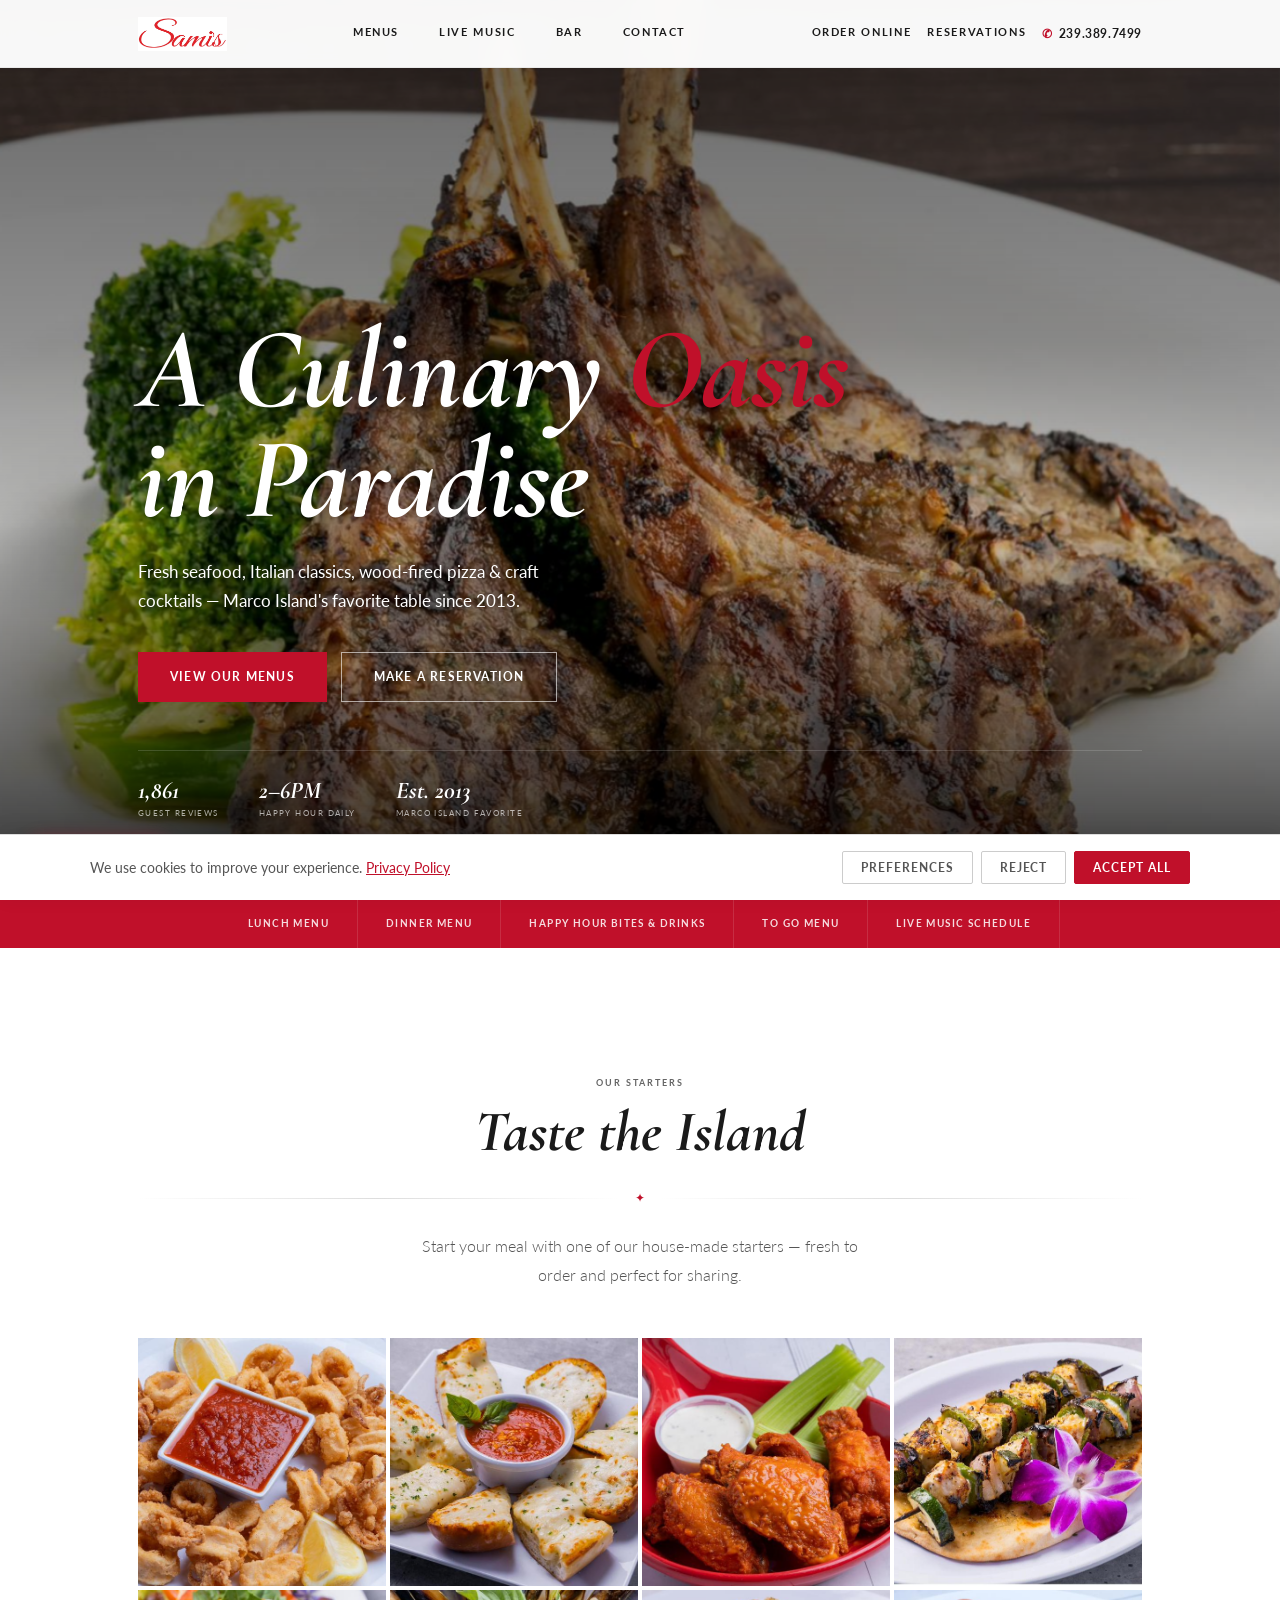
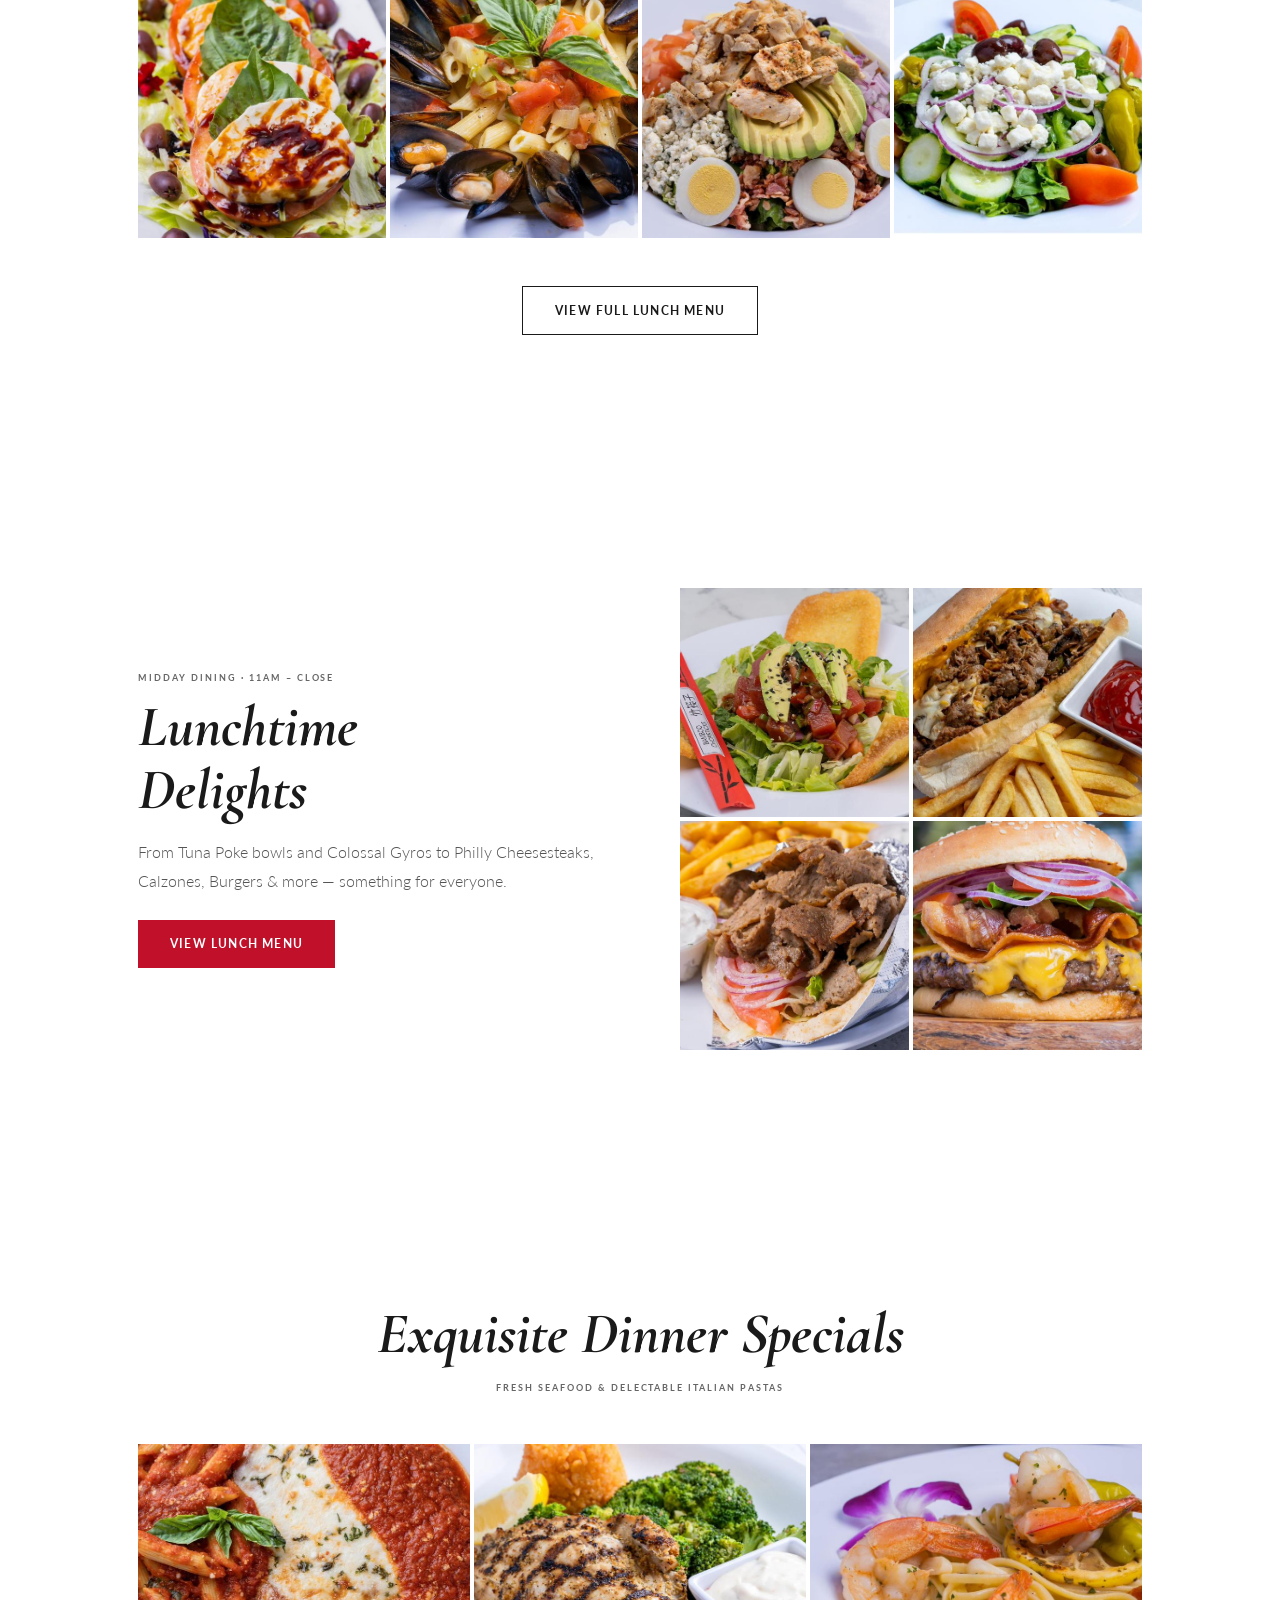
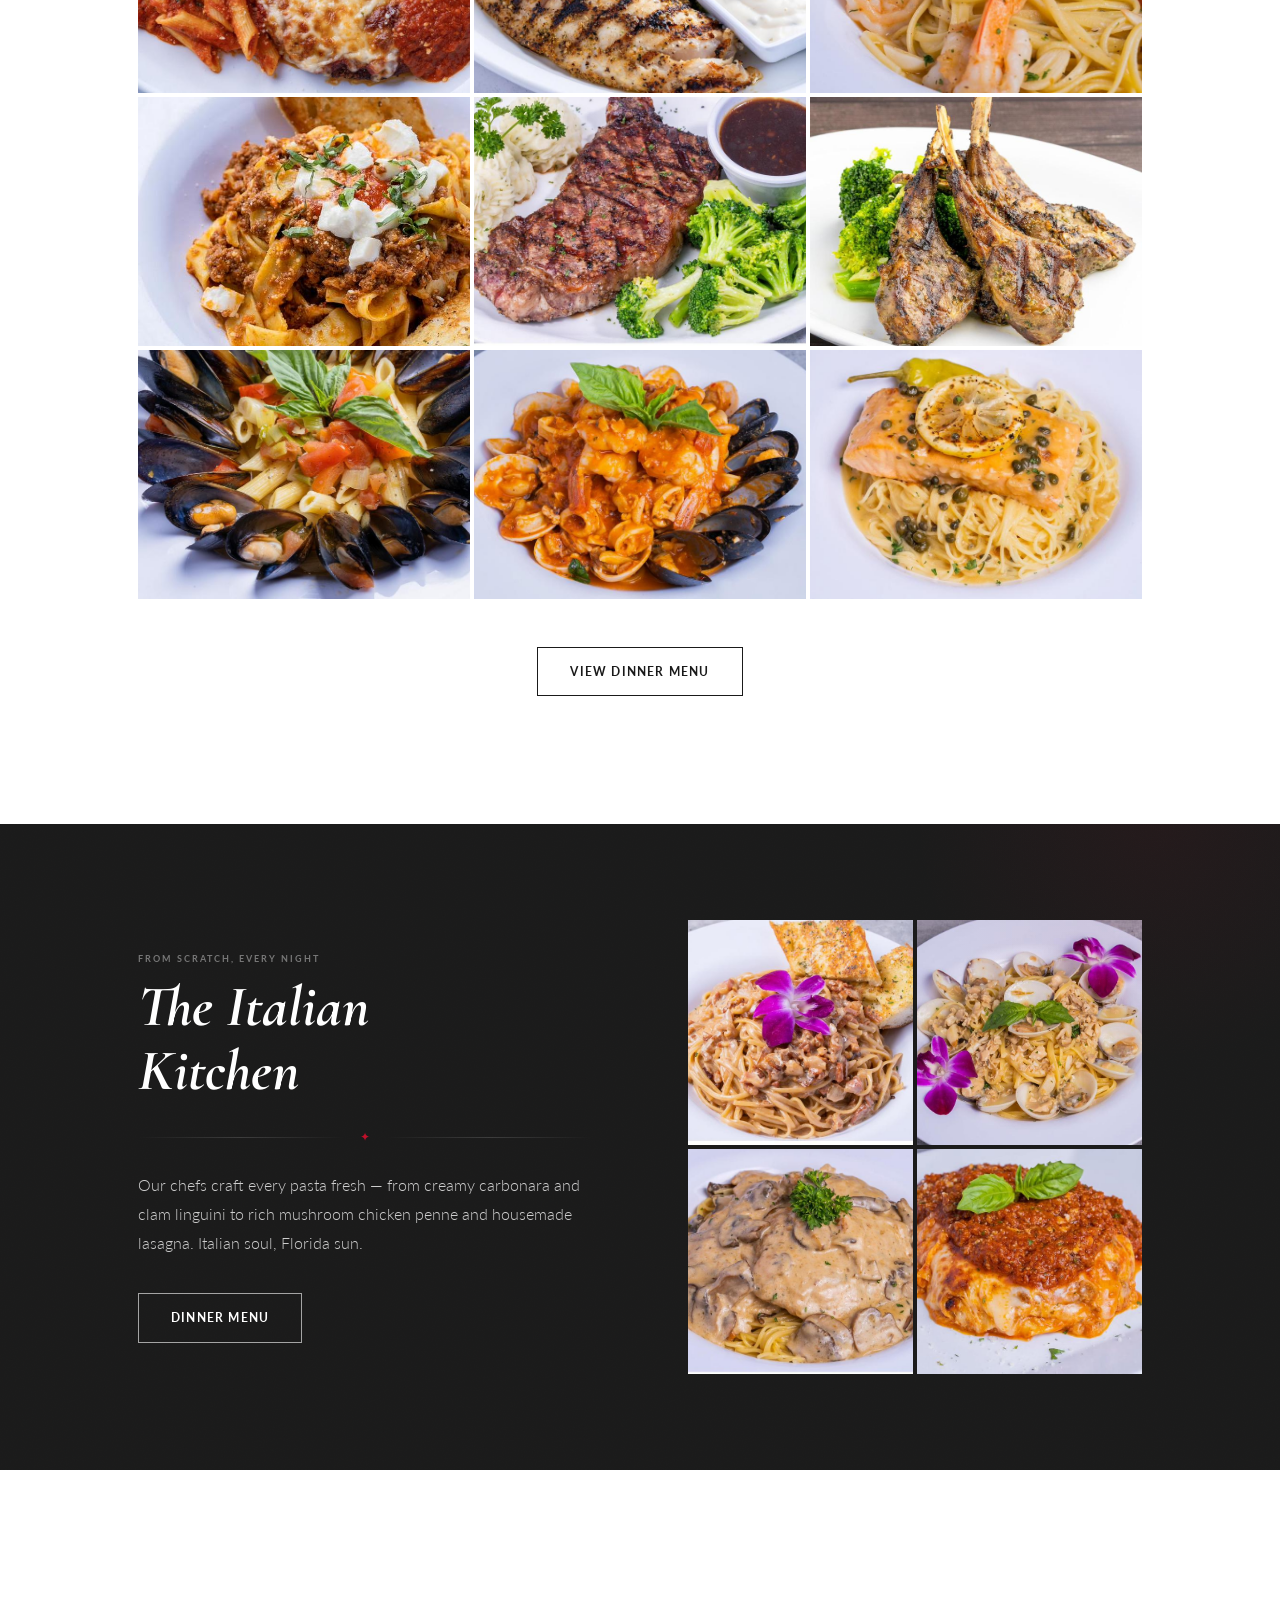
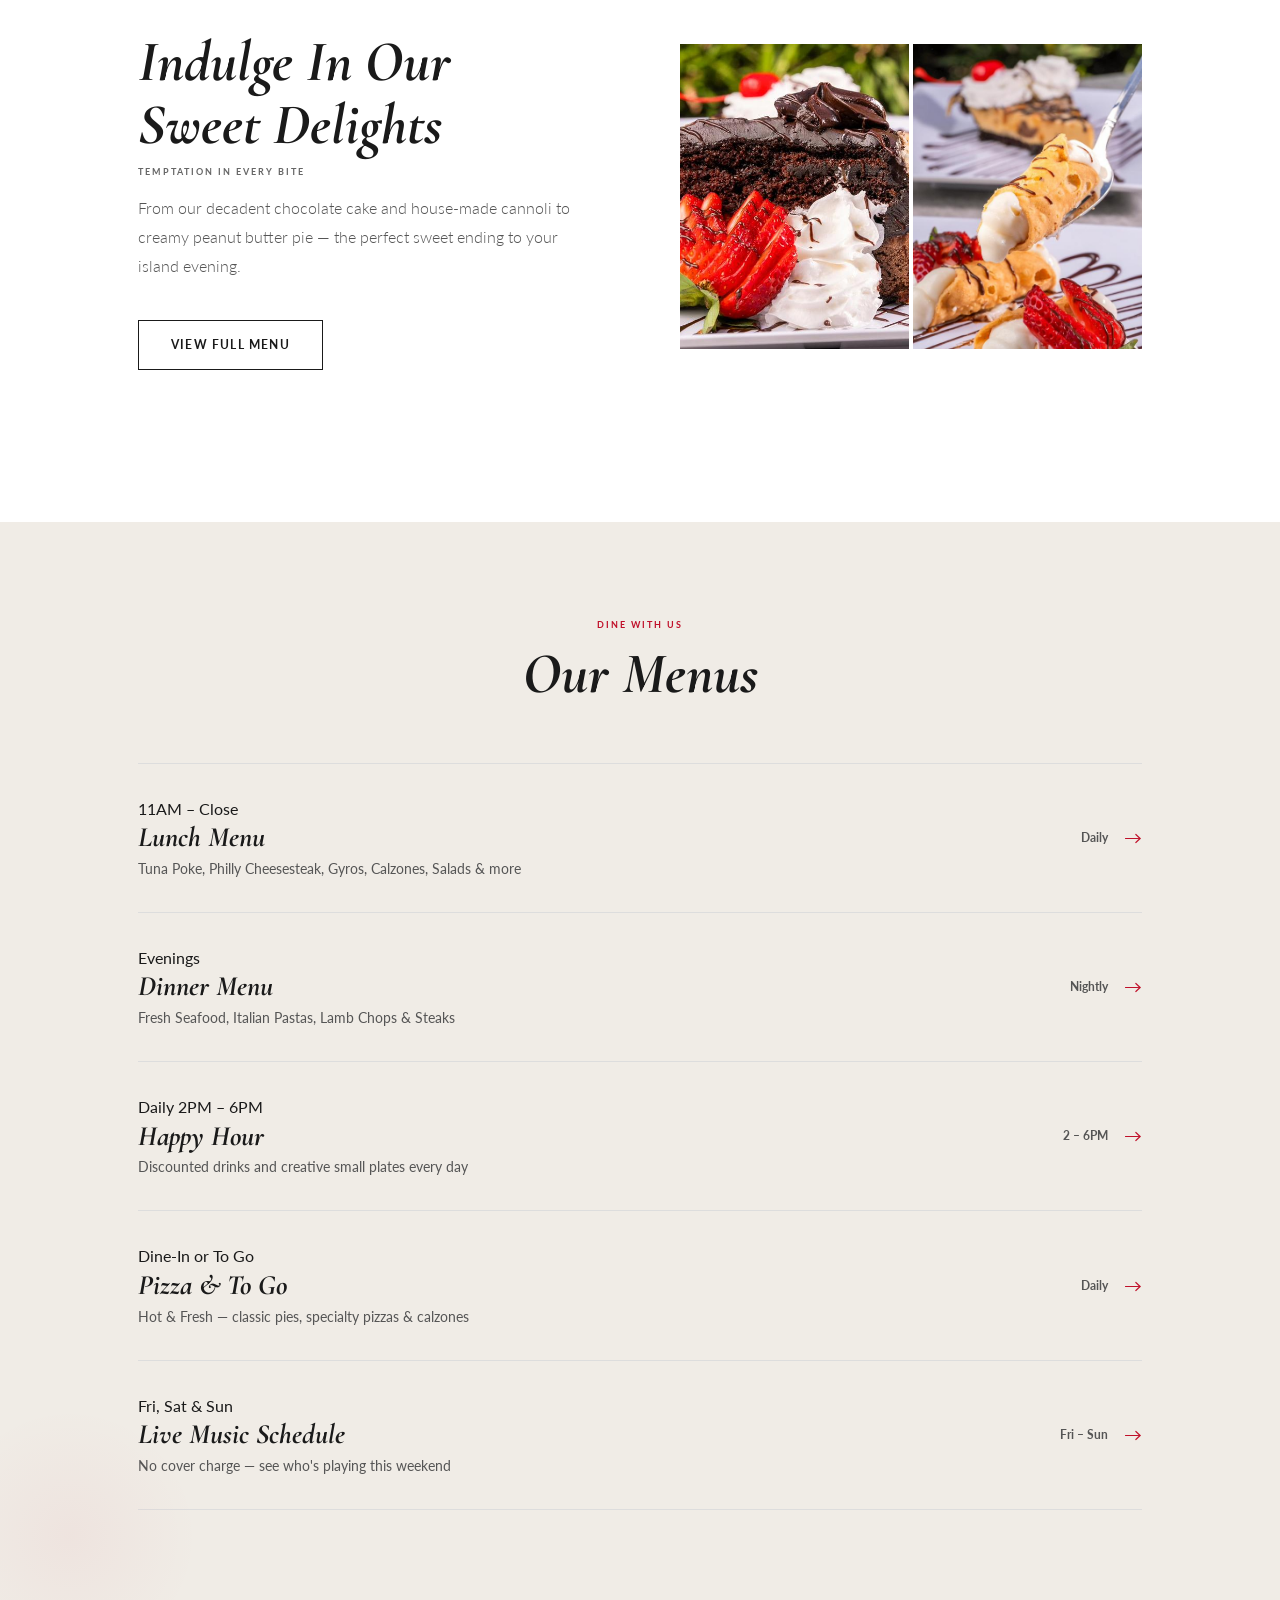
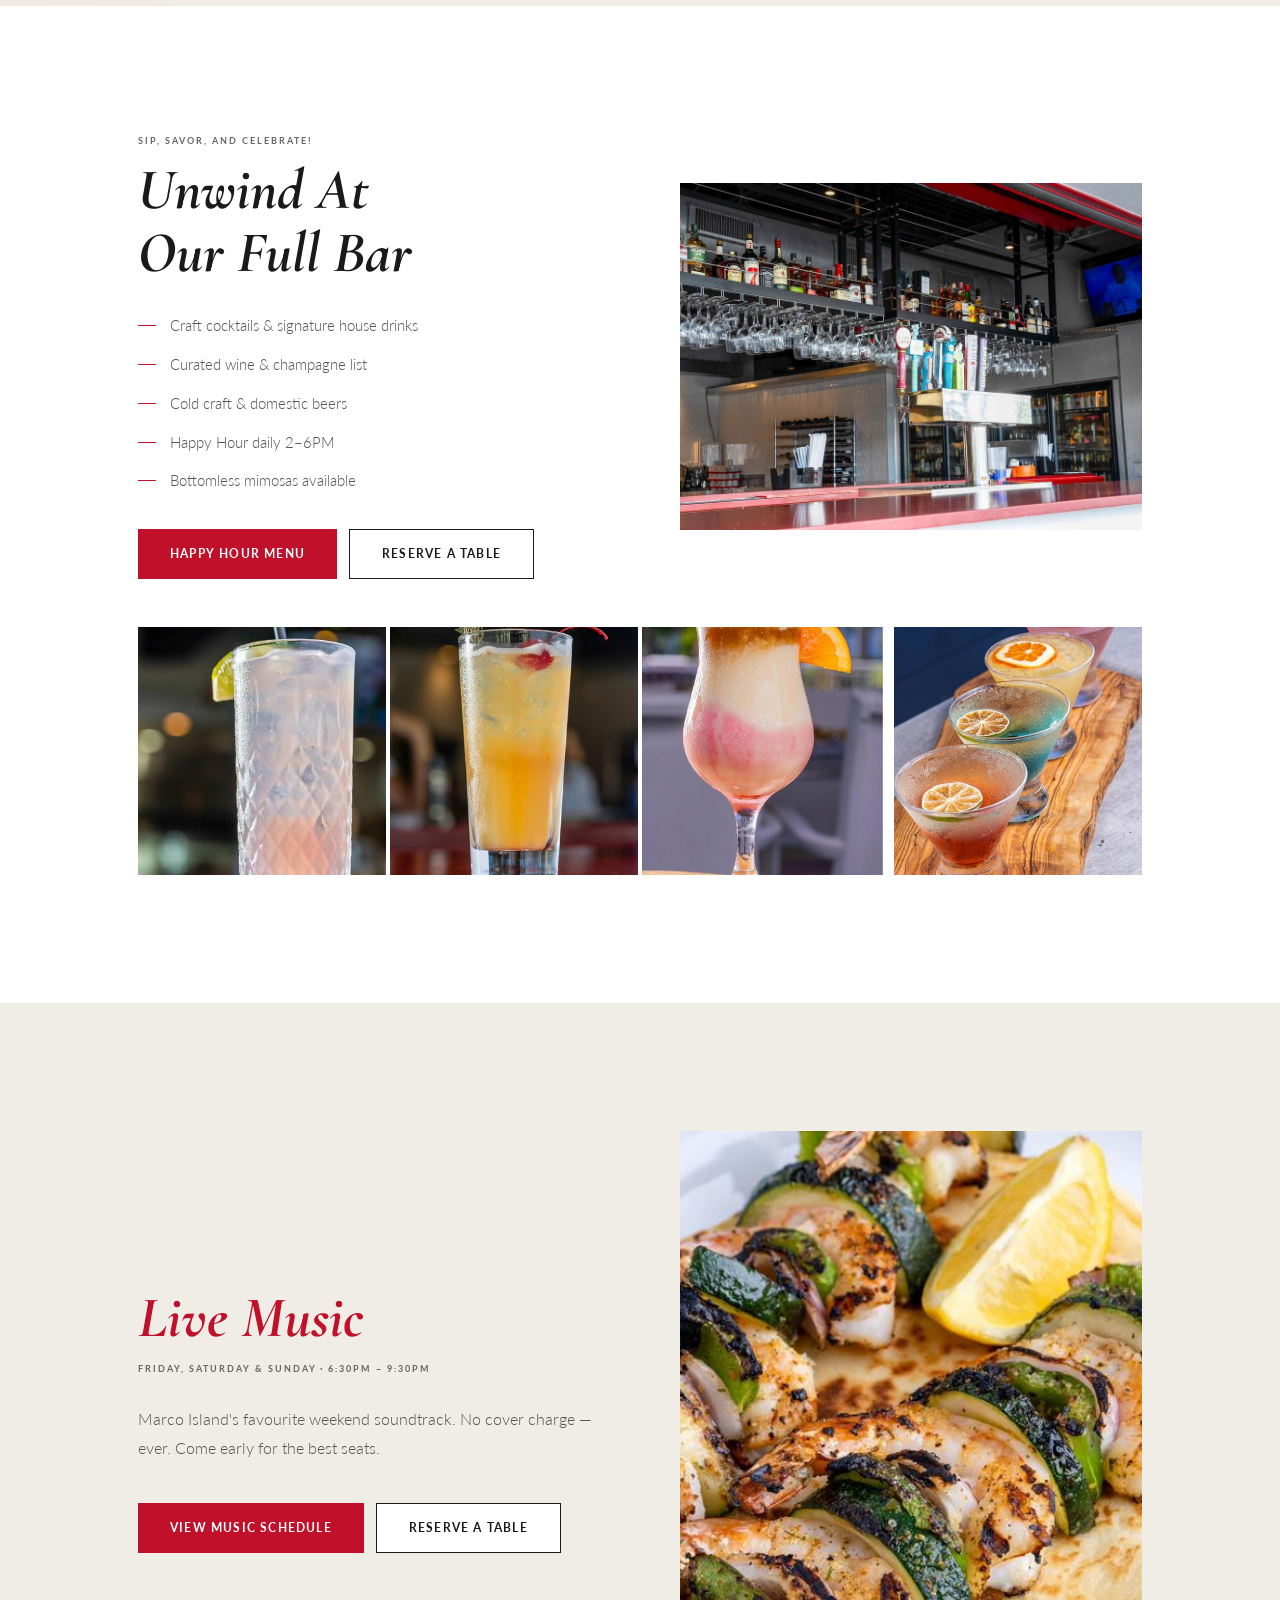
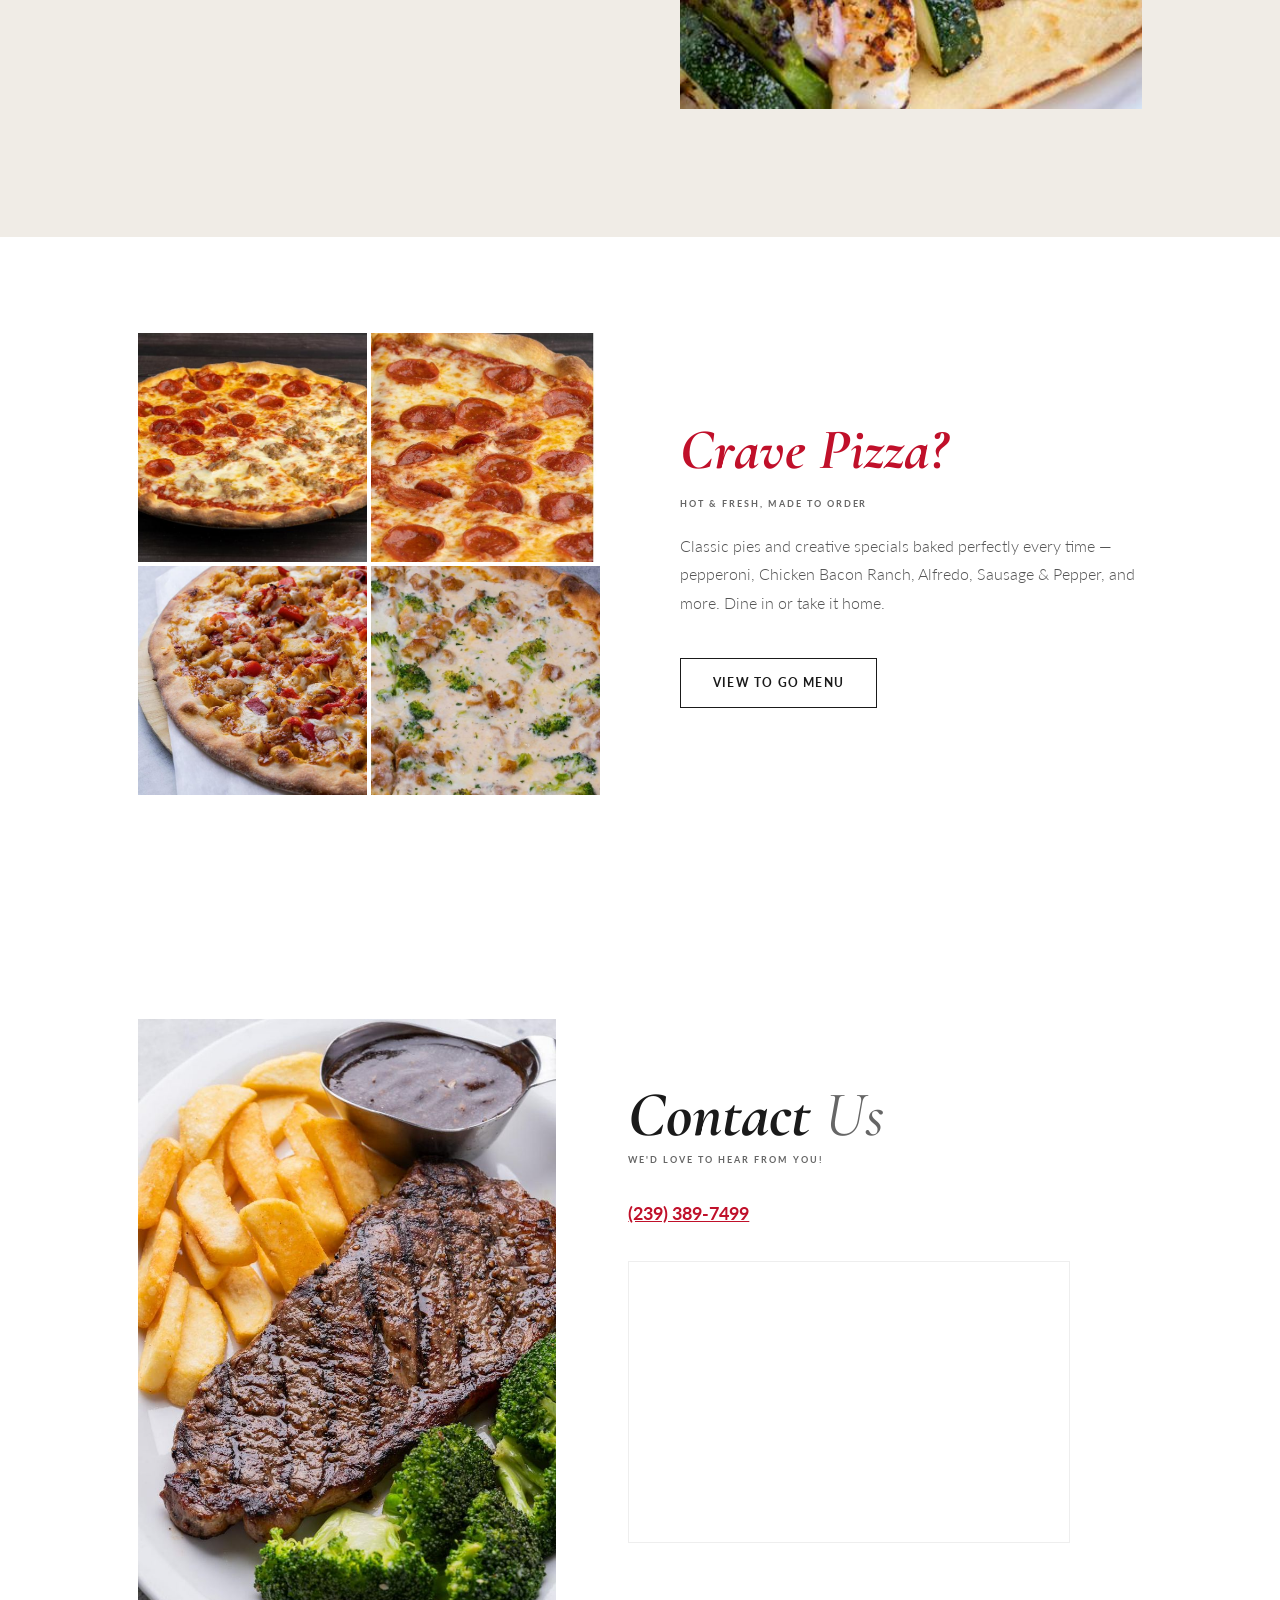
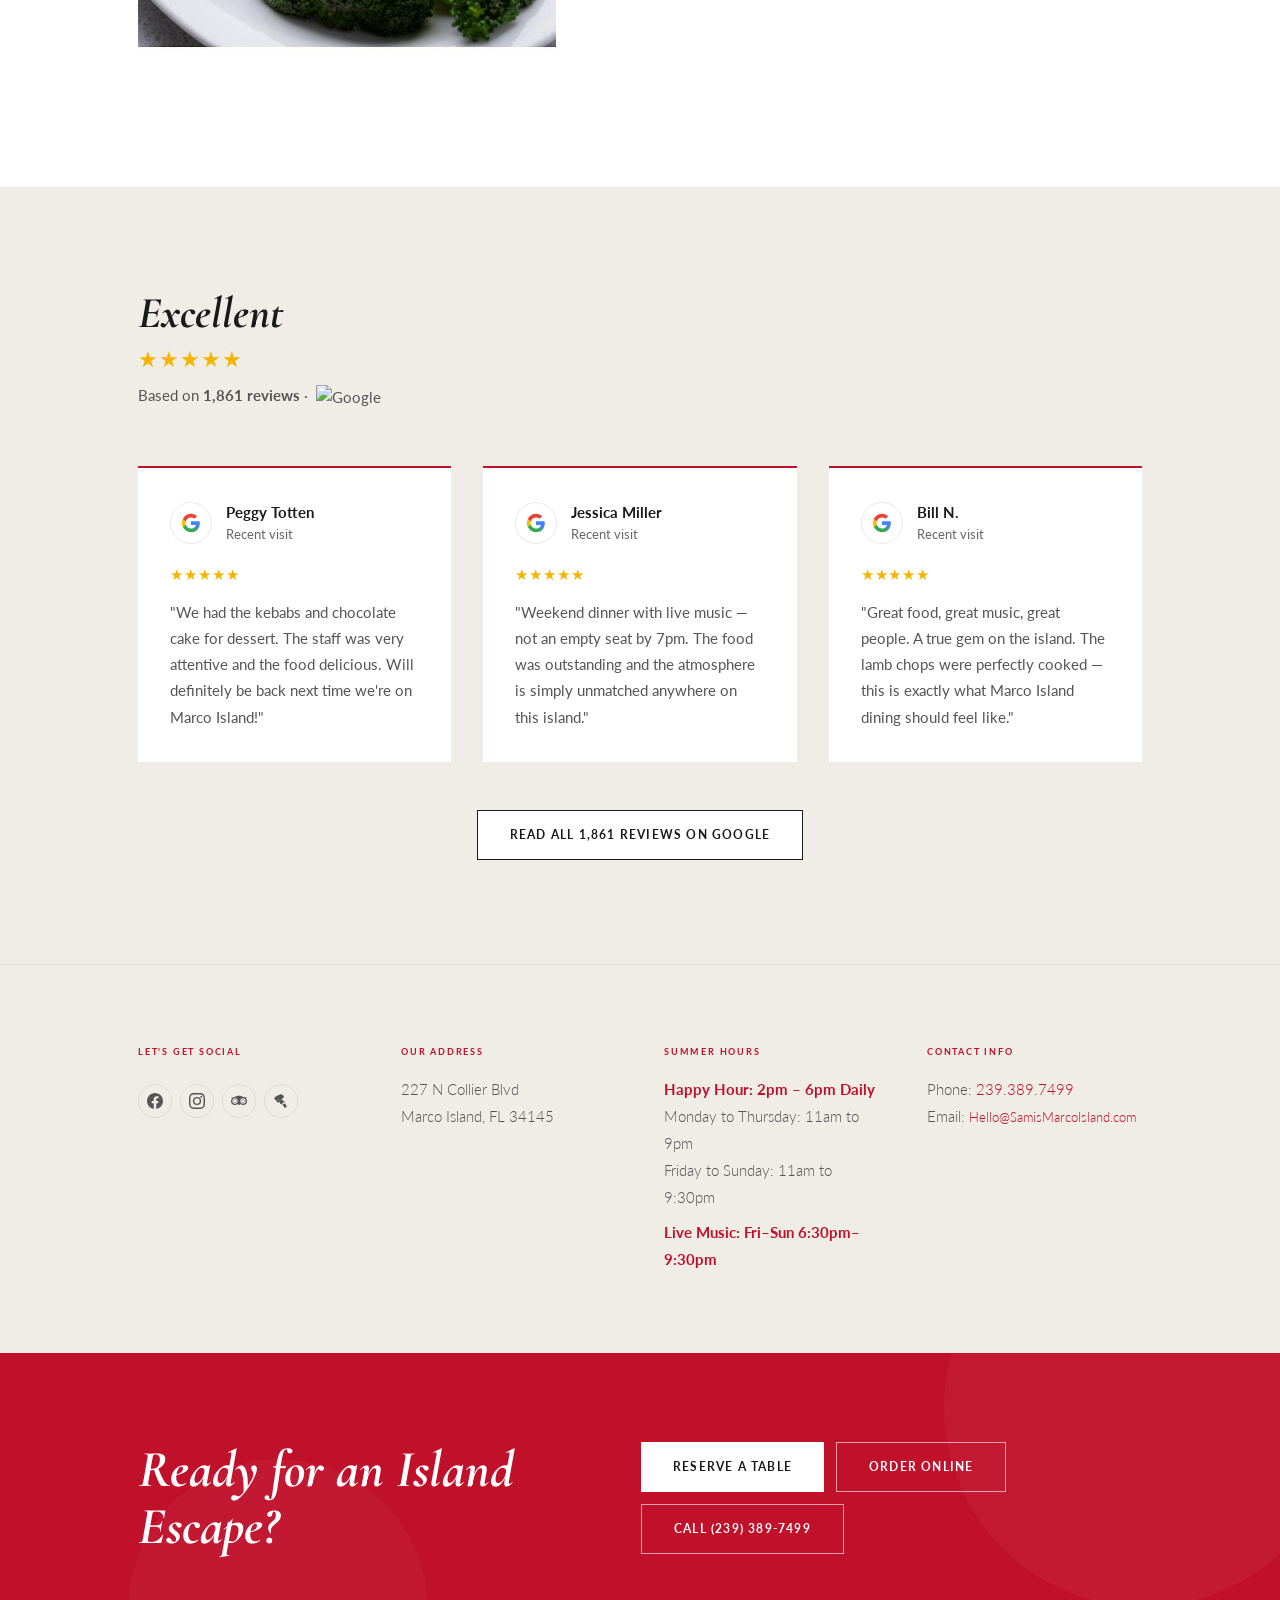
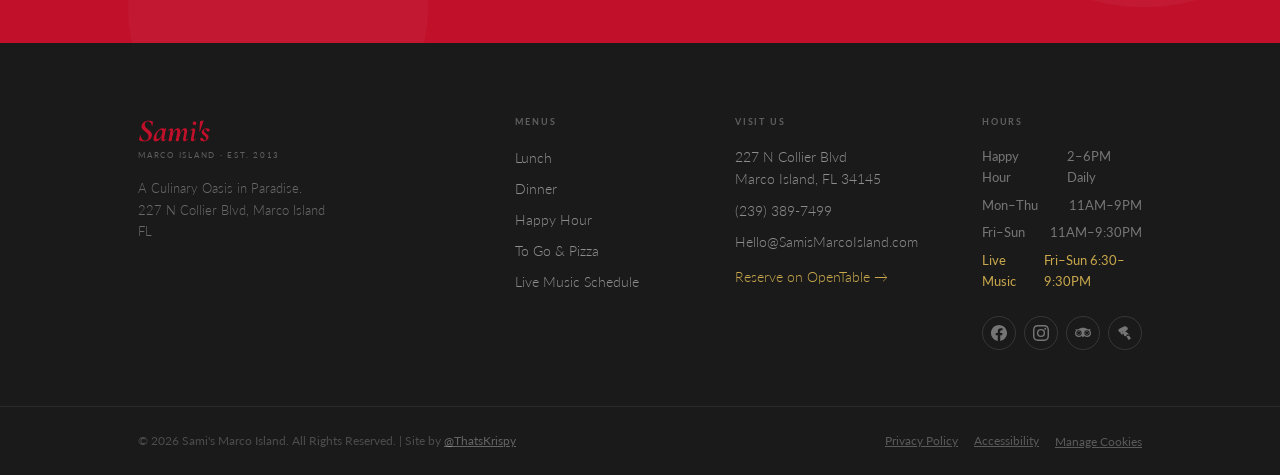
==== commit bc856743: "refactor: simplify live music — remove repetition, consolidate to section + hours only" ====
--- a/index.html
+++ b/index.html
@@ -272,12 +272,12 @@
 @media(min-width:768px){.music-txt{padding:3rem 0}}
 .music-h{font-family:'Cormorant Garamond',serif;font-style:italic;font-size:clamp(2.25rem,4.5vw,3.75rem);font-weight:700;color:var(--cr);line-height:1.1;margin-bottom:.75rem}
 .music-time{font-size:.5625rem;font-weight:700;letter-spacing:.22em;text-transform:uppercase;color:#666;display:block;margin-bottom:1.75rem}
-.music-info{display:flex;flex-direction:column;gap:1.25rem;margin-bottom:2.5rem}
-.music-row{display:flex;align-items:flex-start;gap:.875rem;padding:.875rem;background:rgba(255,255,255,.6);border-left:2px solid transparent;transition:border-color .25s,background .25s}
-.music-row:hover{border-left-color:var(--cr);background:rgba(255,255,255,.9)}
-.music-icon{width:18px;height:18px;flex-shrink:0;margin-top:3px;color:var(--cr)}
-.music-row p{font-size:.9375rem;color:#555;line-height:1.7;font-weight:300}
-.music-row strong{color:var(--ink);font-weight:700}
+
+
+
+
+
+
 .music-photo .ph{aspect-ratio:4/5;min-height:280px}
 @media(min-width:768px){.music-photo .ph{min-height:unset}}
 
@@ -474,14 +474,14 @@
   <div class="hcnt">
     <div class="w">
       <h1 class="h1 rv">A Culinary <em>Oasis</em><br/>in Paradise</h1>
-      <p class="hsub rv d1">Fresh seafood, Italian classics, wood-fired pizza &amp; live music every Friday, Saturday &amp; Sunday.</p>
+      <p class="hsub rv d1">Fresh seafood, Italian classics, wood-fired pizza &amp; craft cocktails — Marco Island's favorite table since 2013.</p>
       <div class="hbtns rv d2">
         <a href="#food" class="btn-solid">View Our Menus</a>
         <a href="https://www.opentable.com/r/samis-marco-island-reservations-marco-island?restref=1485190" class="btn-ghost" target="_blank" rel="noopener noreferrer">Make a Reservation</a>
       </div>
       <div class="hstats rv d3">
         <div class="hstat"><span class="hstat-v">1,861</span><span class="hstat-l">Guest Reviews</span></div>
-        <div class="hstat"><span class="hstat-v">6:30–9:30PM</span><span class="hstat-l">Live Music Fri–Sun</span></div>
+        
         <div class="hstat"><span class="hstat-v">2–6PM</span><span class="hstat-l">Happy Hour Daily</span></div>
         <div class="hstat"><span class="hstat-v">Est. 2013</span><span class="hstat-l">Marco Island Favorite</span></div>
       </div>
@@ -615,7 +615,7 @@
       <a href="https://www.canva.com/design/DAGZwm-rawE/Xz35ay8ElxhaPMq5tEMX7Q/view?utm_content=DAGZwm-rawE&utm_campaign=designshare&utm_medium=link2&utm_source=uniquelinks&utlId=hfde5020be5" class="menu-item rv d1" target="_blank" rel="noopener noreferrer"><div class="mi-left"><div><span class="mi-tag">Evenings</span><span class="mi-title">Dinner Menu</span><span class="mi-desc">Fresh Seafood, Italian Pastas, Lamb Chops &amp; Steaks</span></div></div><div class="mi-right"><span class="mi-time">Nightly</span><span class="mi-arr">&#8594;</span></div></a>
       <a href="https://www.canva.com/design/DAGo186gj_k/L3XH8GtF0liOi1q8zF_V9A/view?utm_content=DAGo186gj_k&utm_campaign=designshare&utm_medium=link2&utm_source=uniquelinks&utlId=h90802b08a8" class="menu-item rv d2" target="_blank" rel="noopener noreferrer"><div class="mi-left"><div><span class="mi-tag">Daily 2PM – 6PM</span><span class="mi-title">Happy Hour</span><span class="mi-desc">Discounted drinks and creative small plates every day</span></div></div><div class="mi-right"><span class="mi-time">2 – 6PM</span><span class="mi-arr">&#8594;</span></div></a>
       <a href="https://www.canva.com/design/DAGZwoSu0ts/tWxSORjUIxj1hXCV0gnOgw/view?utm_content=DAGZwoSu0ts&utm_campaign=designshare&utm_medium=link2&utm_source=uniquelinks&utlId=h9542980cdc" class="menu-item rv d2" target="_blank" rel="noopener noreferrer"><div class="mi-left"><div><span class="mi-tag">Dine-In or To Go</span><span class="mi-title">Pizza &amp; To Go</span><span class="mi-desc">Hot &amp; Fresh — classic pies, specialty pizzas &amp; calzones</span></div></div><div class="mi-right"><span class="mi-time">Daily</span><span class="mi-arr">&#8594;</span></div></a>
-      <a href="https://www.canva.com/design/DAGga8ysMi0/g8wfwlNJ_ukzy_8DPTT0rg/view?utm_content=DAGga8ysMi0&utm_campaign=designshare&utm_medium=link2&utm_source=uniquelinks&utlId=h4c8e6e857d" class="menu-item rv d3" target="_blank" rel="noopener noreferrer"><div class="mi-left"><div><span class="mi-tag">Fri, Sat &amp; Sun · 6:30 – 9:30PM</span><span class="mi-title">Live Music Schedule</span><span class="mi-desc">No cover charge — see who's playing this weekend</span></div></div><div class="mi-right"><span class="mi-time">Fri – Sun</span><span class="mi-arr">&#8594;</span></div></a>
+      <a href="https://www.canva.com/design/DAGga8ysMi0/g8wfwlNJ_ukzy_8DPTT0rg/view?utm_content=DAGga8ysMi0&utm_campaign=designshare&utm_medium=link2&utm_source=uniquelinks&utlId=h4c8e6e857d" class="menu-item rv d3" target="_blank" rel="noopener noreferrer"><div class="mi-left"><div><span class="mi-tag">Fri, Sat &amp; Sun</span><span class="mi-title">Live Music Schedule</span><span class="mi-desc">No cover charge — see who's playing this weekend</span></div></div><div class="mi-right"><span class="mi-time">Fri – Sun</span><span class="mi-arr">&#8594;</span></div></a>
     </nav>
   </div>
 </section>
@@ -657,11 +657,7 @@
       <div class="music-txt rv-l">
         <h2 class="music-h" id="music-h">Live Music</h2>
         <span class="music-time">Friday, Saturday &amp; Sunday · 6:30PM – 9:30PM</span>
-        <div class="music-info">
-          <div class="music-row"><svg class="music-icon" viewBox="0 0 24 24" fill="none" stroke="currentColor" stroke-width="2" stroke-linecap="round" stroke-linejoin="round" aria-hidden="true"><circle cx="12" cy="12" r="10"/><polyline points="12 6 12 12 16 14"/></svg><p><strong>Every Friday, Saturday &amp; Sunday</strong><br/>Live performances from 6:30PM to 9:30PM, every week.</p></div>
-          <div class="music-row"><svg class="music-icon" viewBox="0 0 24 24" fill="none" stroke="currentColor" stroke-width="2" stroke-linecap="round" stroke-linejoin="round" aria-hidden="true"><path d="M9 18V5l12-2v13"/><circle cx="6" cy="18" r="3"/><circle cx="18" cy="16" r="3"/></svg><p><strong>No Cover Charge — Ever</strong><br/>Great live entertainment, included with your evening.</p></div>
-          <div class="music-row"><svg class="music-icon" viewBox="0 0 24 24" fill="none" stroke="currentColor" stroke-width="2" stroke-linecap="round" stroke-linejoin="round" aria-hidden="true"><path d="M17 21v-2a4 4 0 0 0-4-4H5a4 4 0 0 0-4 4v2"/><circle cx="9" cy="7" r="4"/><path d="M23 21v-2a4 4 0 0 0-3-3.87"/><path d="M16 3.13a4 4 0 0 1 0 7.75"/></svg><p><strong>Come Early for the Best Seats</strong><br/>Our patio fills fast — reservations recommended on weekends.</p></div>
-        </div>
+        <p class="sbody" style="margin-bottom:2.5rem">Marco Island's favourite weekend soundtrack. No cover charge — ever. Come early for the best seats.</p>
         <div style="display:flex;gap:.75rem;flex-wrap:wrap">
           <a href="https://www.canva.com/design/DAGga8ysMi0/g8wfwlNJ_ukzy_8DPTT0rg/view?utm_content=DAGga8ysMi0&utm_campaign=designshare&utm_medium=link2&utm_source=uniquelinks&utlId=h4c8e6e857d" class="btn-solid" target="_blank" rel="noopener noreferrer">View Music Schedule</a>
           <a href="https://www.opentable.com/r/samis-marco-island-reservations-marco-island?restref=1485190" class="btn-outline" target="_blank" rel="noopener noreferrer">Reserve a Table</a>
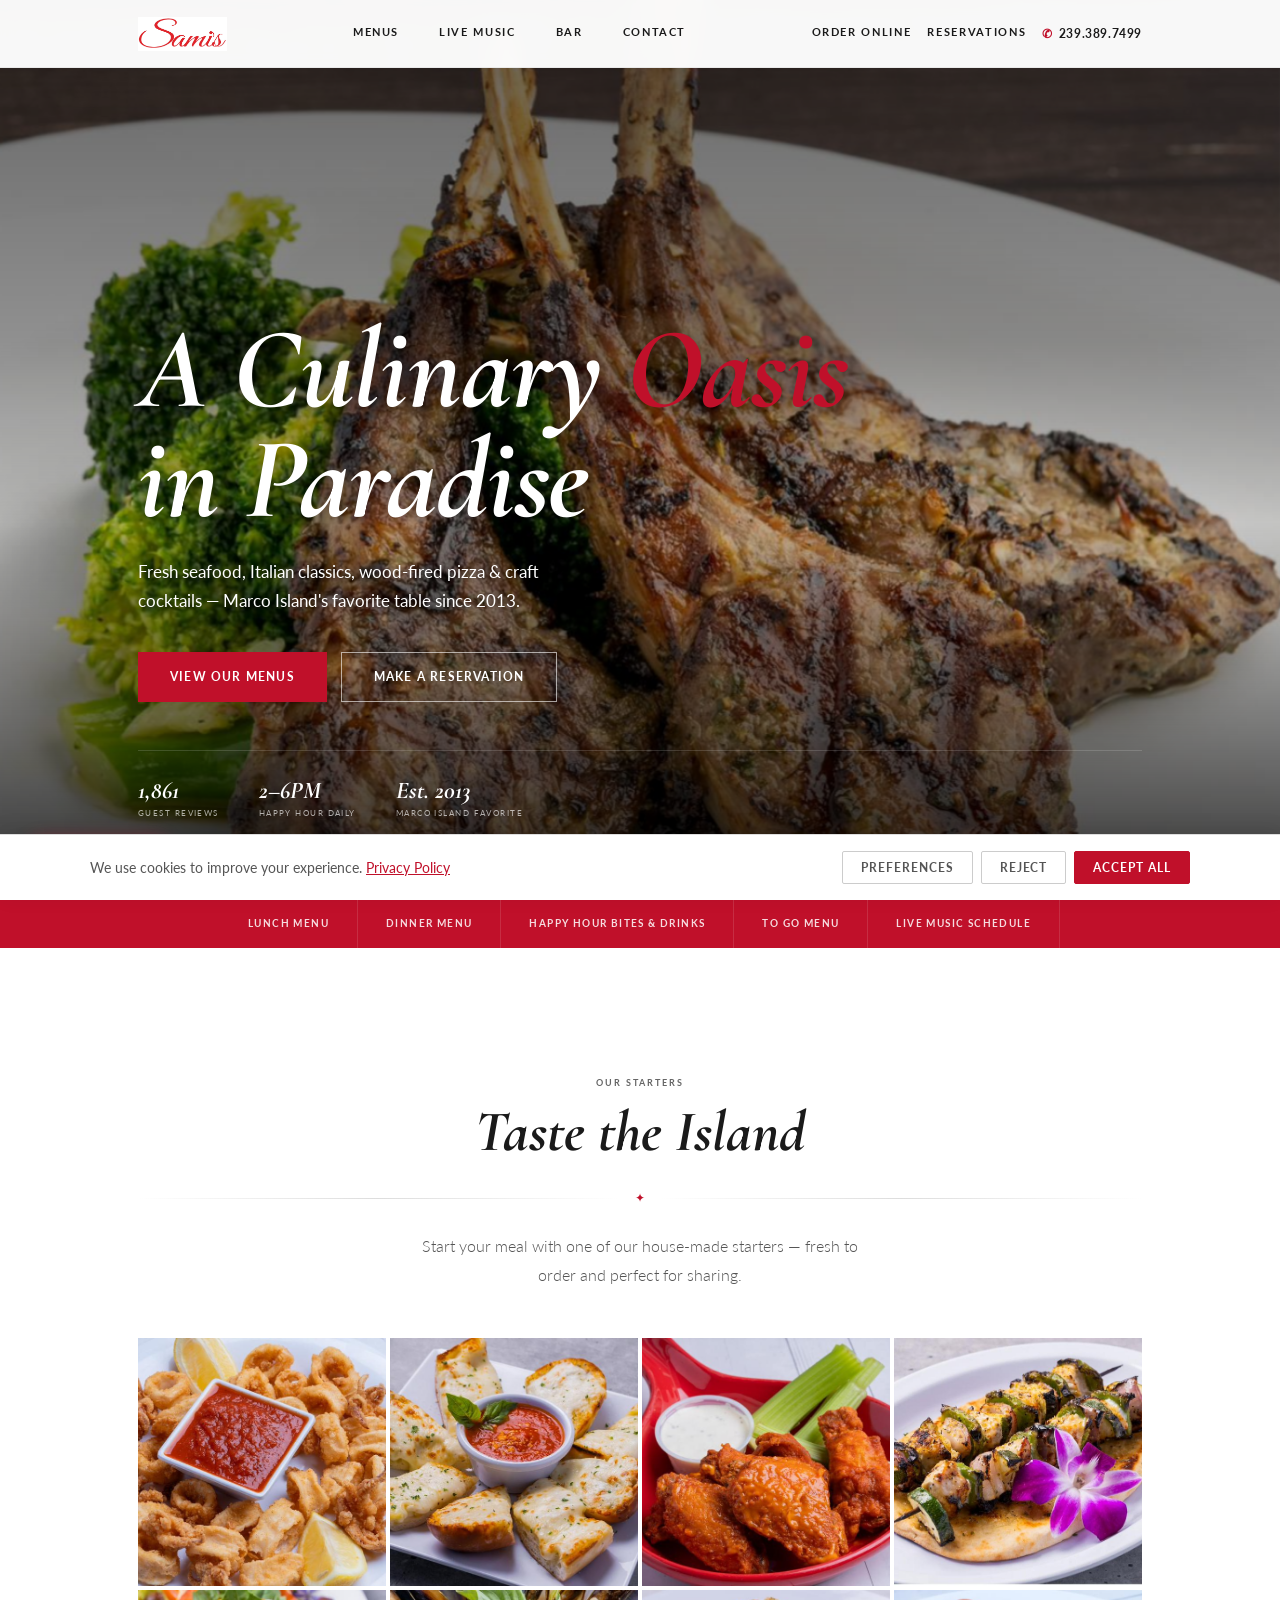
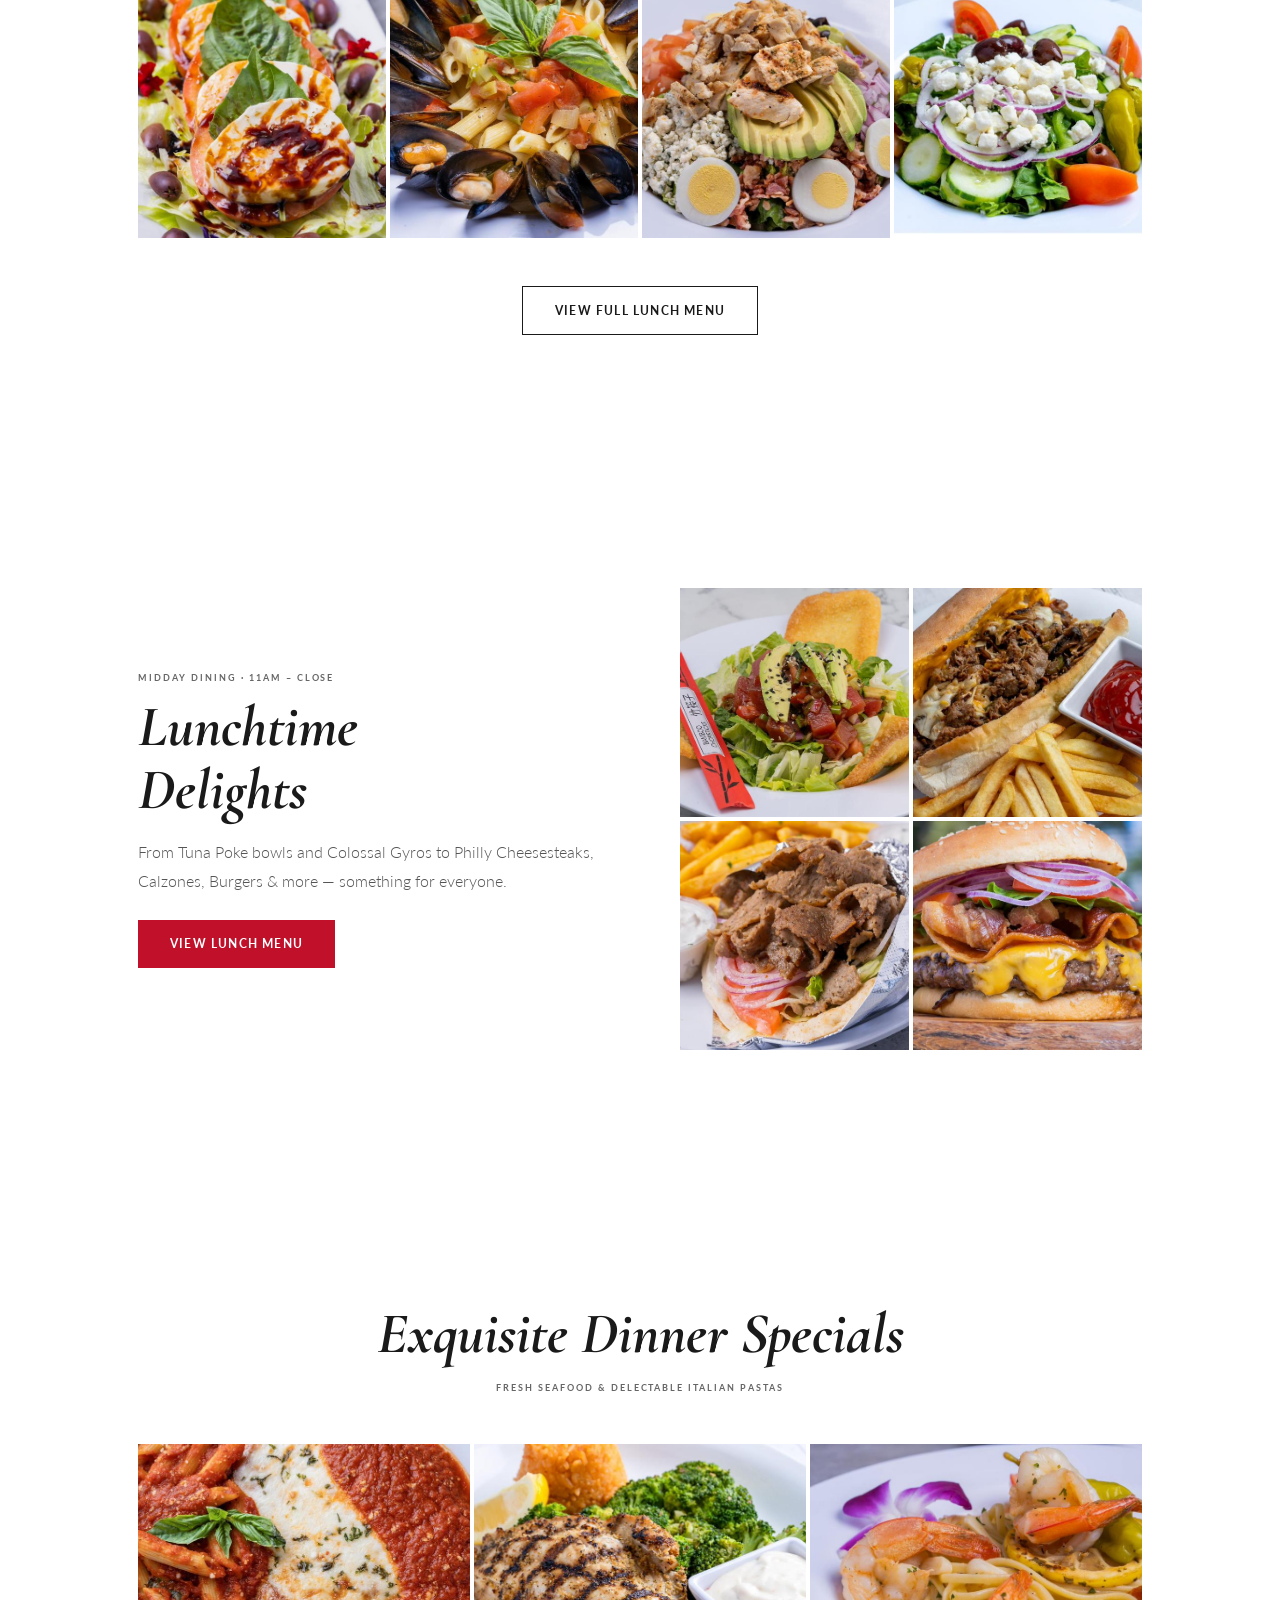
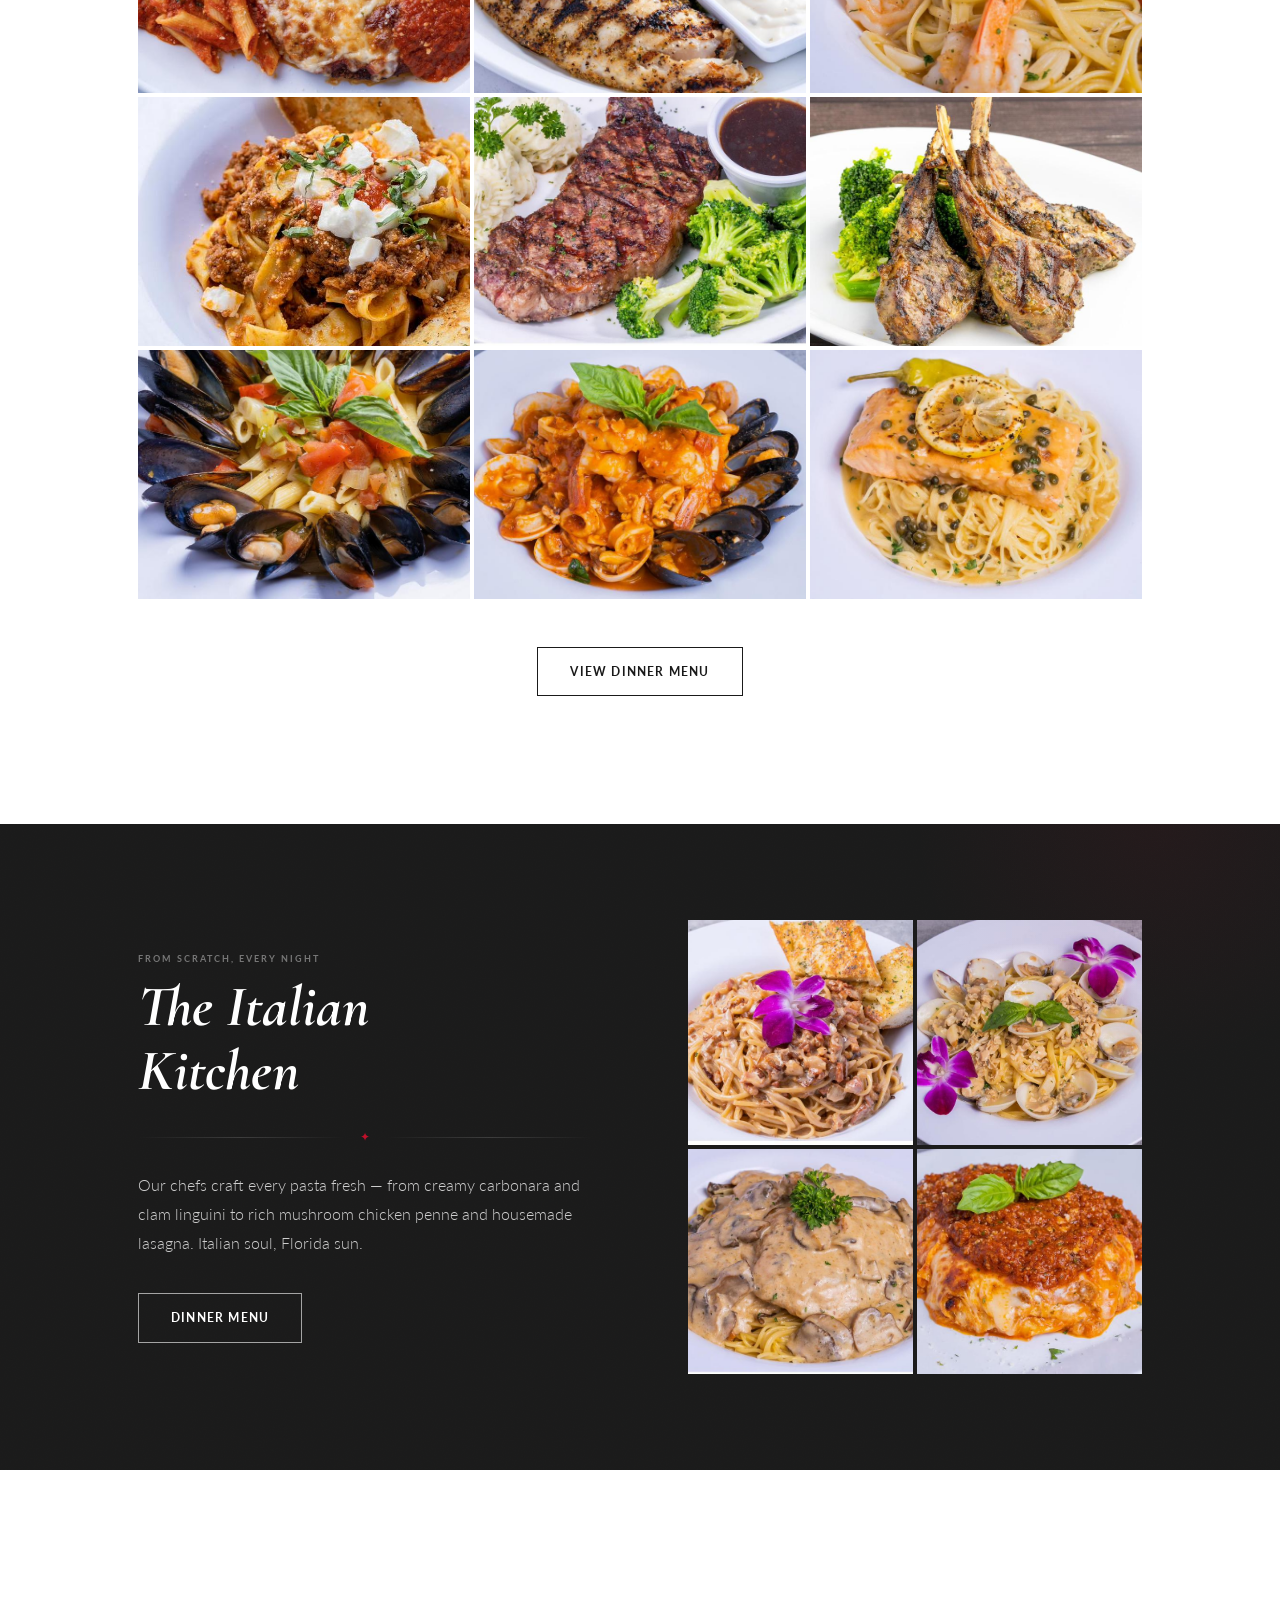
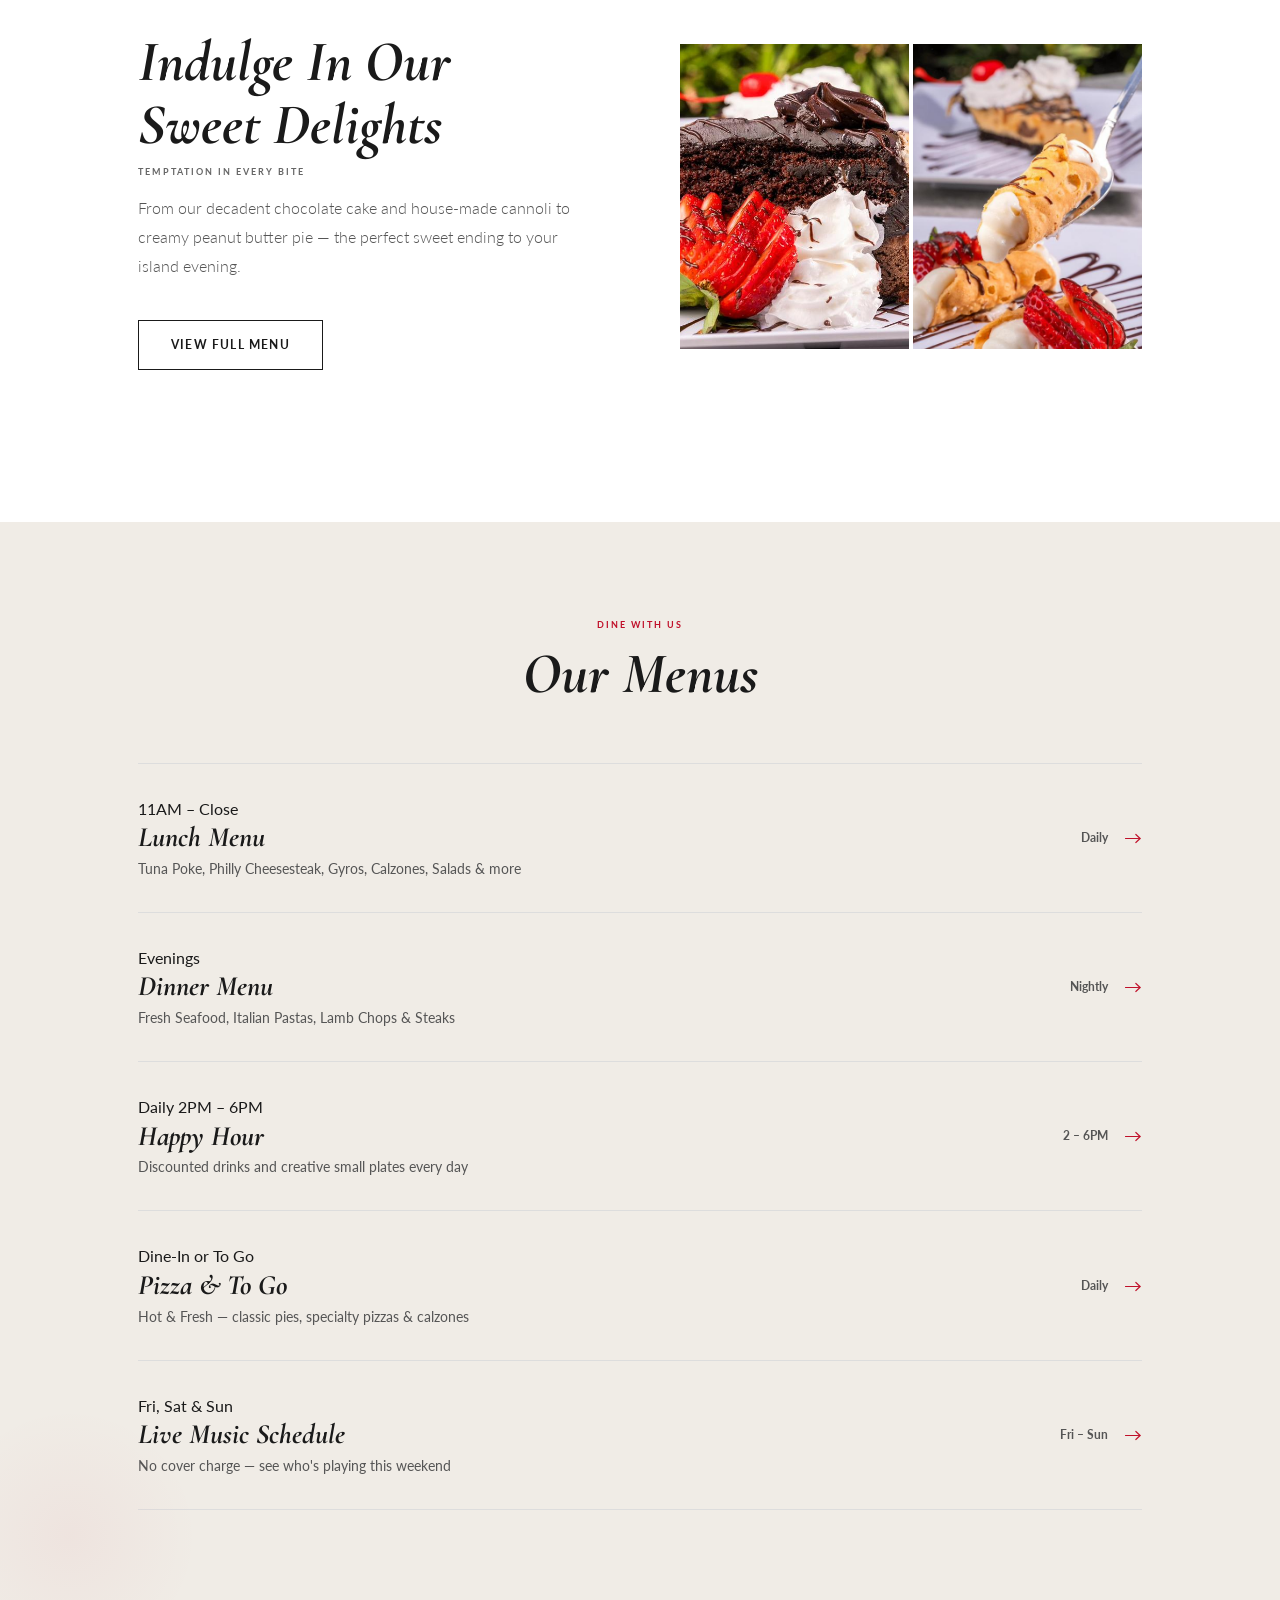
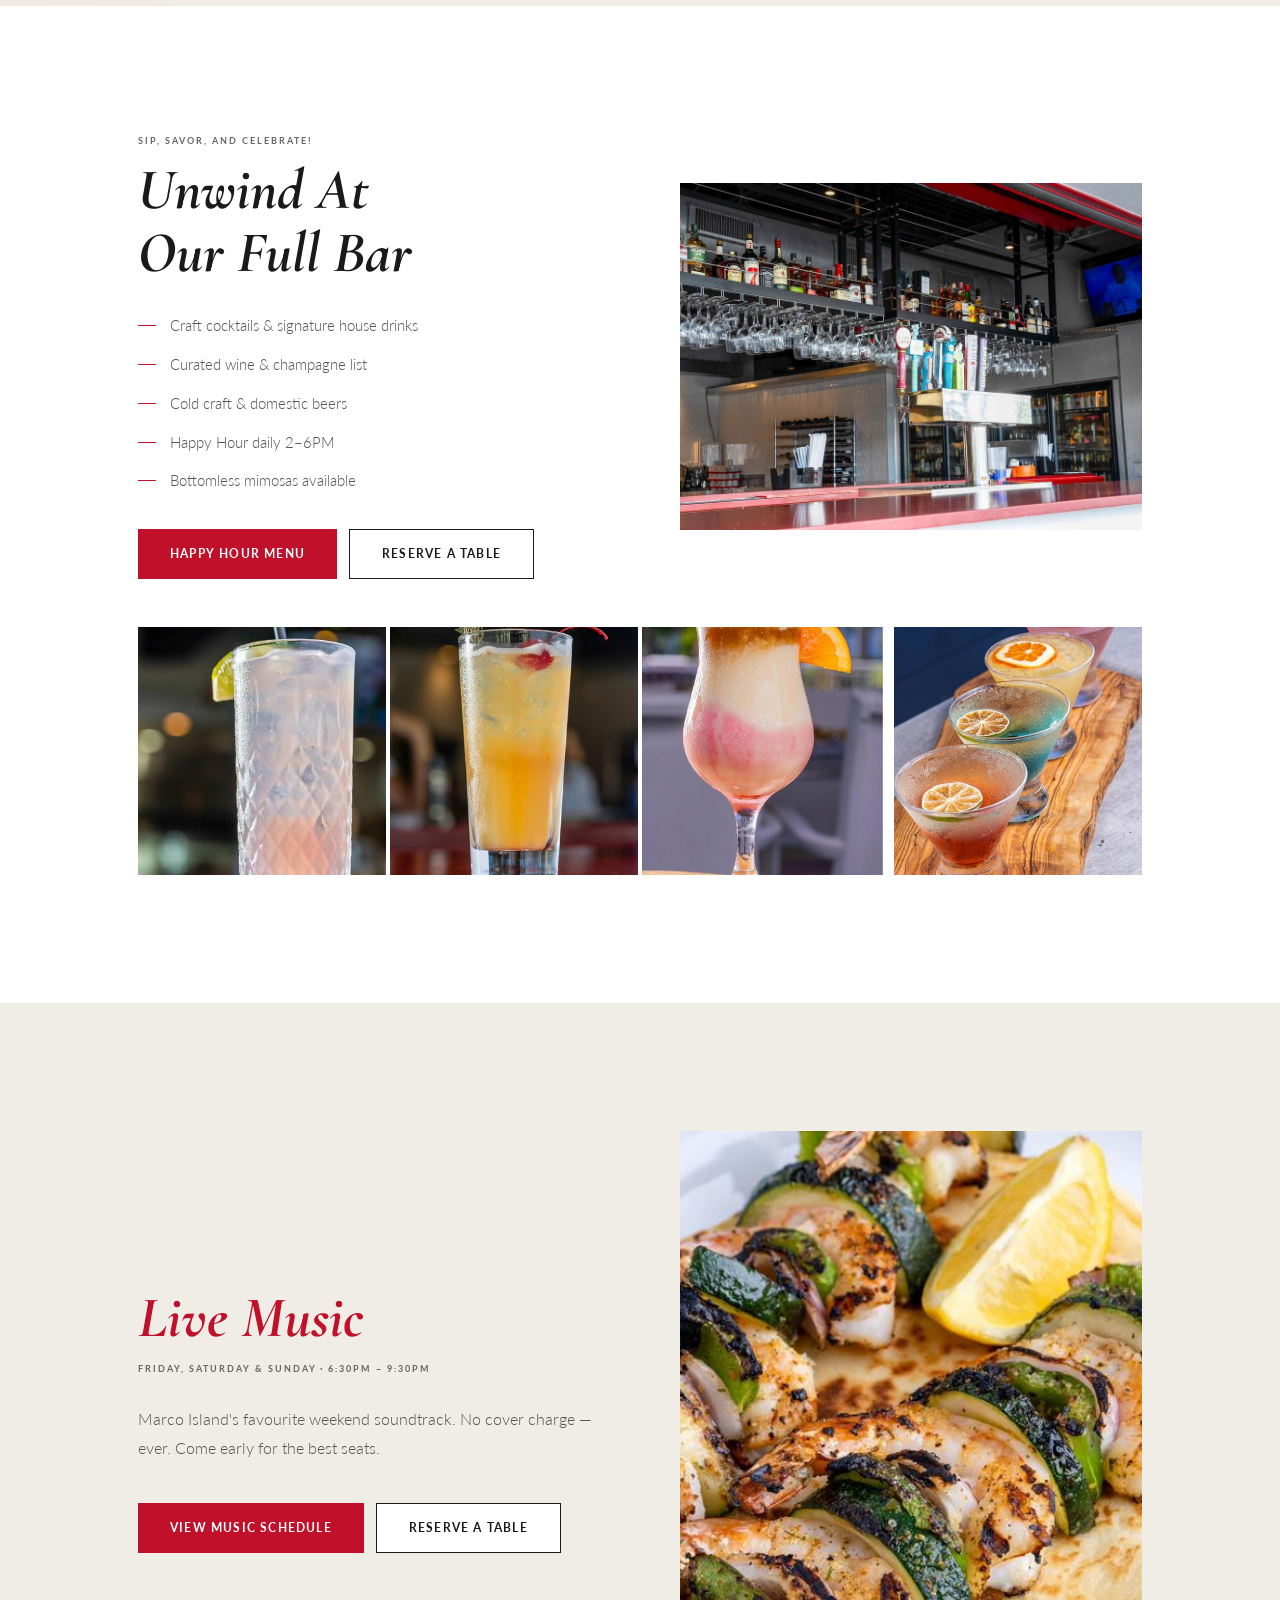
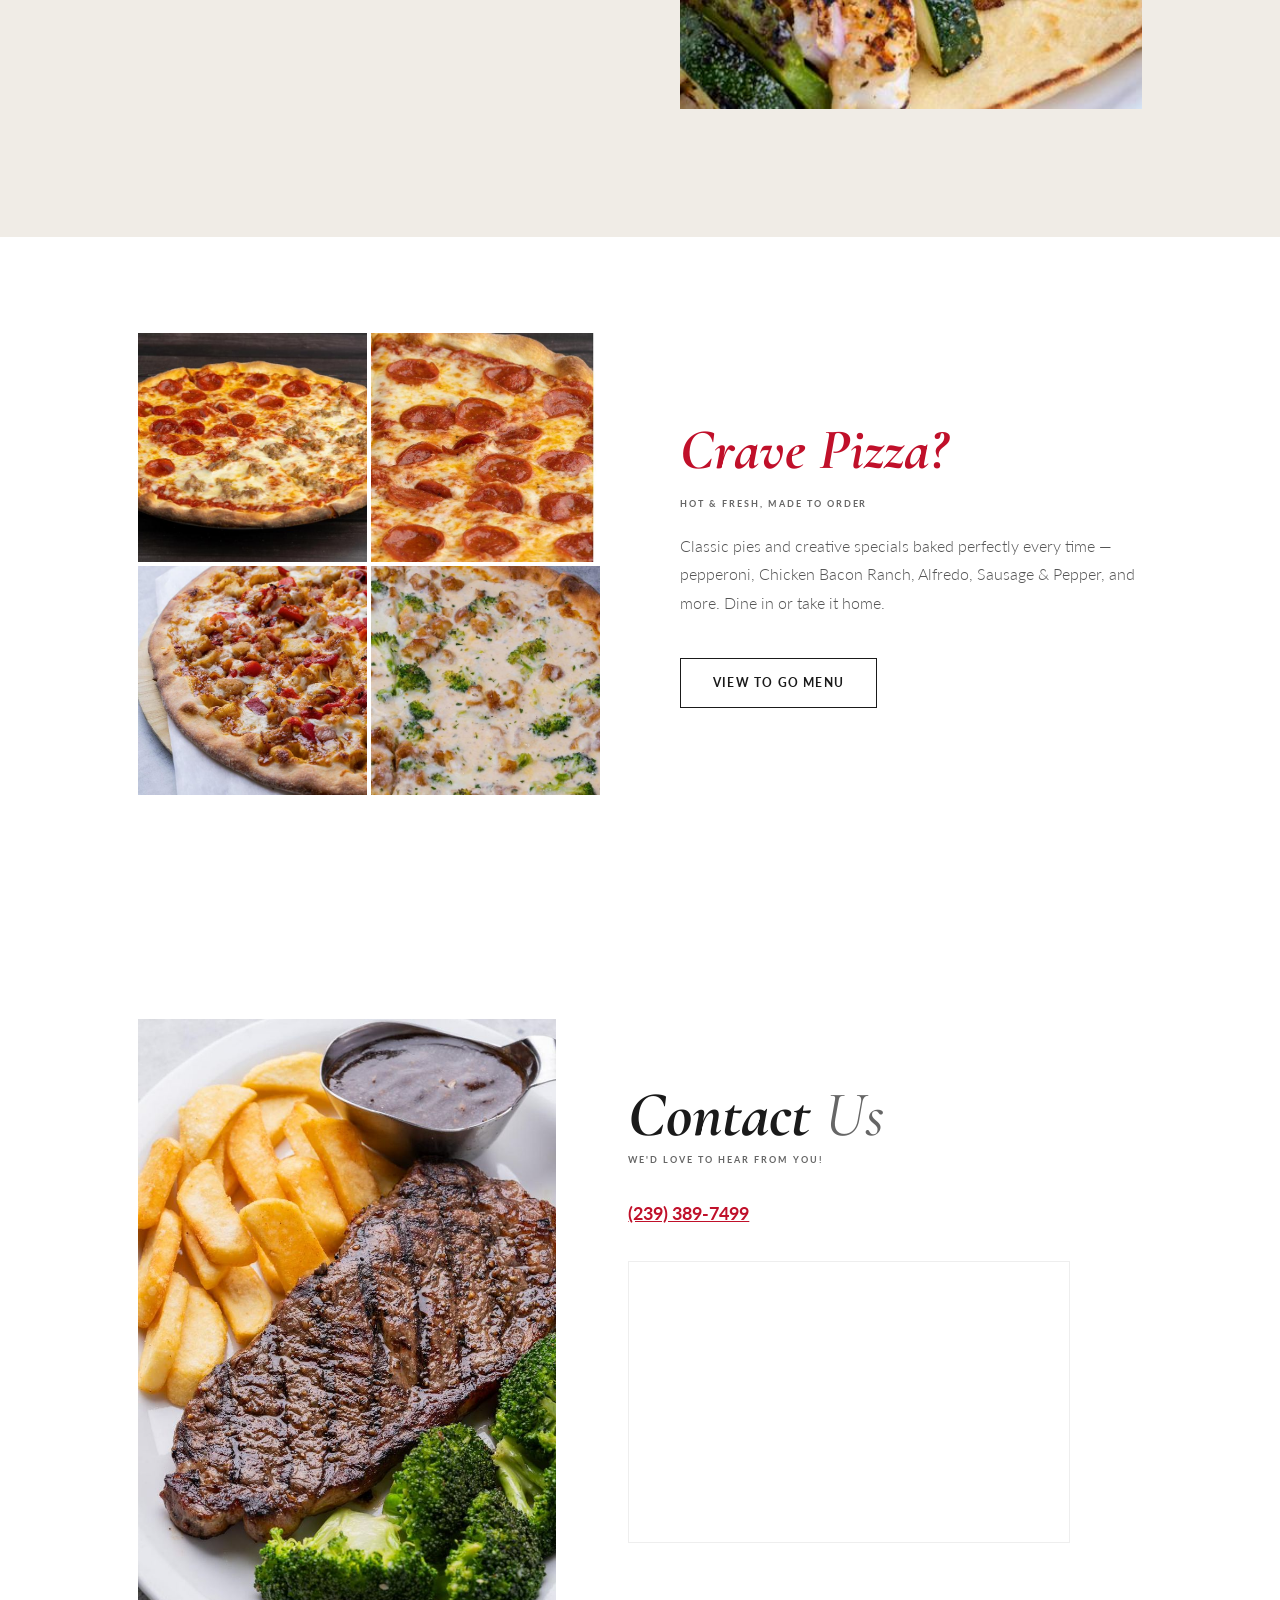
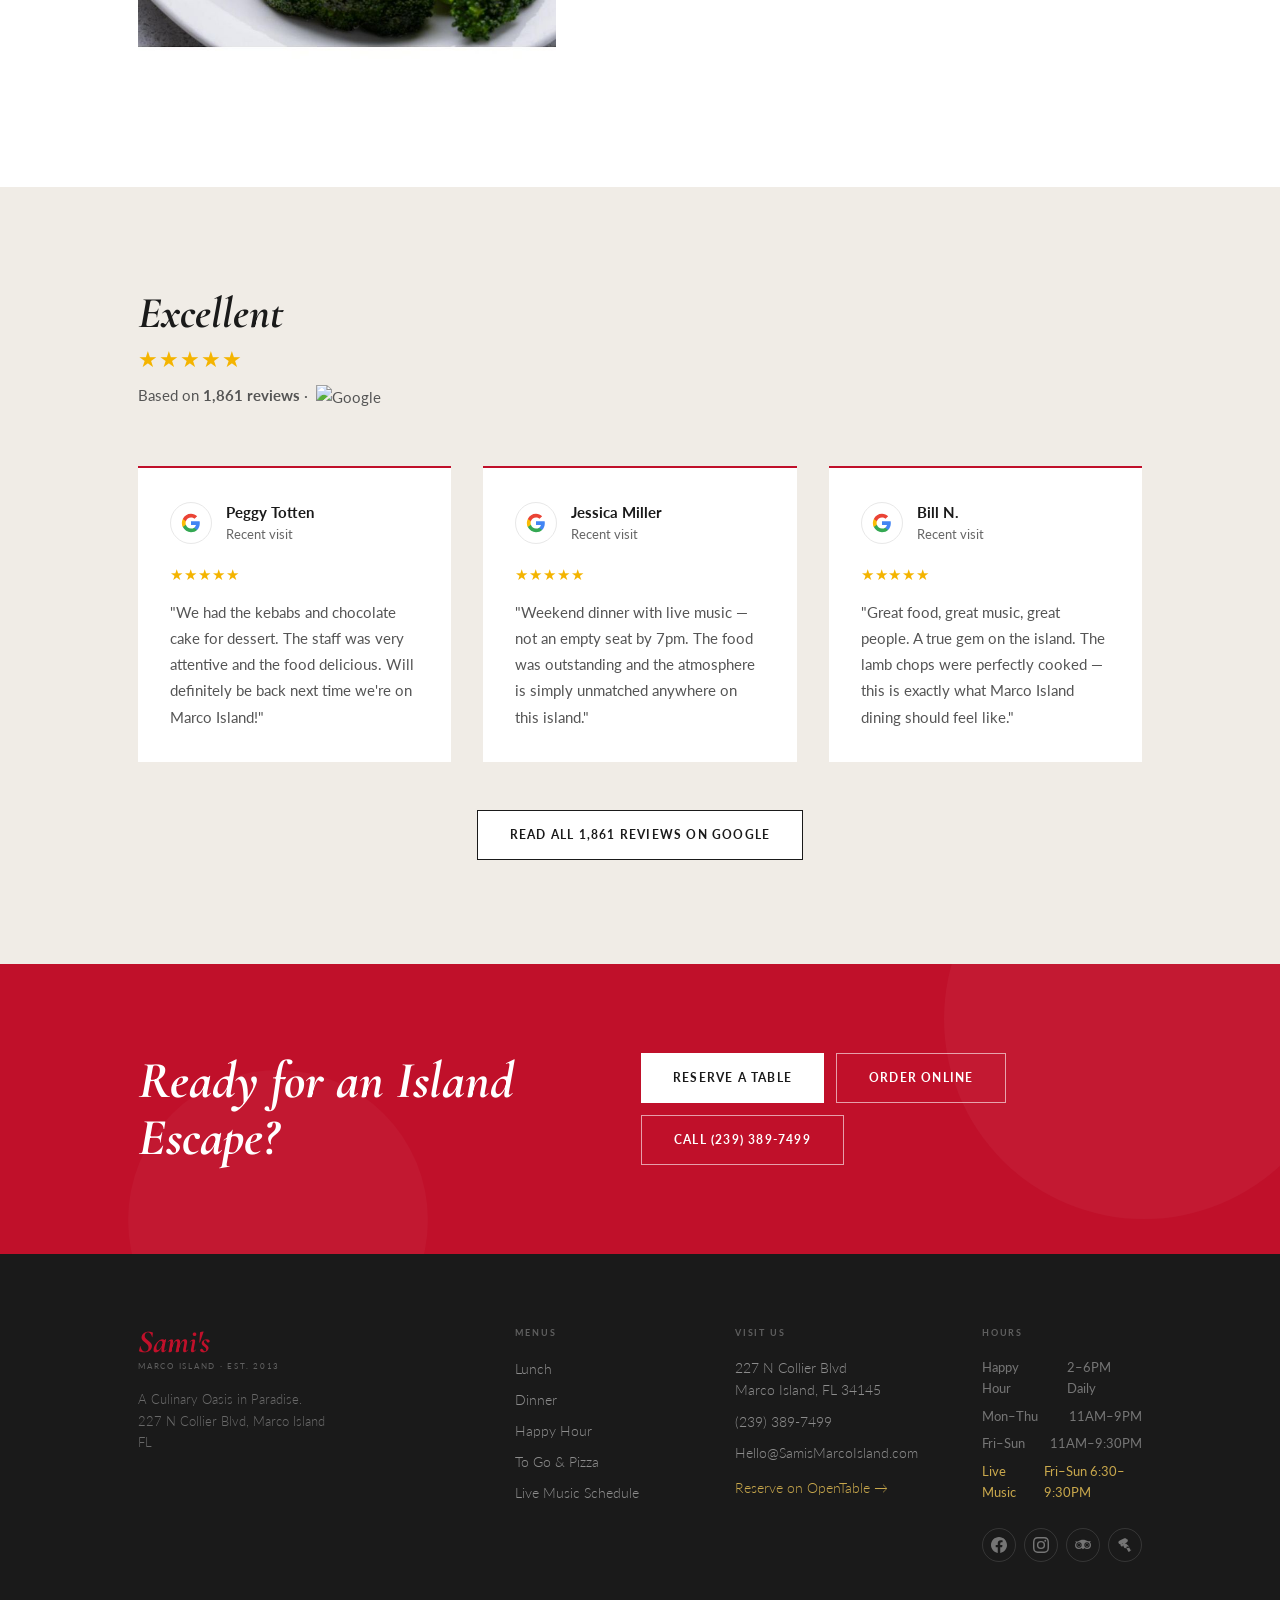
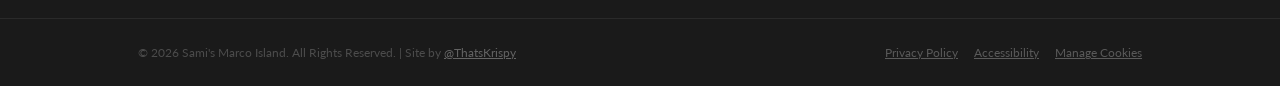
==== commit 667b0492: "fix: remove duplicate hours/footer section — single footer only" ====
--- a/index.html
+++ b/index.html
@@ -329,16 +329,16 @@
 .rev-cta{text-align:center;margin-top:3rem}
 
 /* ── HOURS ── */
-.hours-sec{background:var(--lt);border-top:1px solid #ddd;padding:4rem 0}
-@media(min-width:768px){.hours-sec{padding:5rem 0}}
-.hours-grid{display:grid;grid-template-columns:1fr 1fr;gap:2.5rem}
-@media(min-width:640px){.hours-grid{grid-template-columns:repeat(4,1fr);gap:2rem 3rem}}
-.hcol h3{font-size:.5625rem;font-weight:700;letter-spacing:.2em;text-transform:uppercase;color:var(--cr);margin-bottom:1rem}
-.hcol p,.hcol li{font-size:.9375rem;color:#555;line-height:1.8;font-weight:300}
-.hcol .hl{color:var(--cr);font-weight:700}
-.fsoc{display:flex;gap:.5rem;margin-top:1.5rem}
-.fsoc a{width:34px;height:34px;border:1px solid #ddd;border-radius:50%;display:flex;align-items:center;justify-content:center;color:#555;transition:border-color .2s,color .2s,transform .2s}
-.fsoc a:hover{border-color:var(--cr);color:var(--cr);transform:translateY(-2px)}
+
+
+
+
+
+
+
+
+
+
 
 /* ── CTA BAND ── */
 .cta-band{background:var(--cr);padding:4rem 0;position:relative;overflow:hidden}
@@ -716,25 +716,6 @@
   </div>
 </section>
 
-<!-- HOURS -->
-<section class="hours-sec" aria-label="Hours">
-  <div class="w">
-    <div class="hours-grid">
-      <div class="hcol rv">
-        <h3>Let's Get Social</h3>
-        <div class="fsoc">
-          <a href="https://www.facebook.com/SamisMarcoIsland/" target="_blank" rel="noopener noreferrer" aria-label="Facebook"><svg width="16" height="16" viewBox="0 0 24 24" fill="currentColor" aria-hidden="true"><path d="M24 12.073c0-6.627-5.373-12-12-12s-12 5.373-12 12c0 5.99 4.388 10.954 10.125 11.854v-8.385H7.078v-3.47h3.047V9.43c0-3.007 1.792-4.669 4.533-4.669 1.312 0 2.686.235 2.686.235v2.953H15.83c-1.491 0-1.956.925-1.956 1.874v2.25h3.328l-.532 3.47h-2.796v8.385C19.612 23.027 24 18.062 24 12.073z"/></svg></a>
-          <a href="https://www.instagram.com/SamisMarcoIsland" target="_blank" rel="noopener noreferrer" aria-label="Instagram"><svg width="16" height="16" viewBox="0 0 24 24" fill="currentColor" aria-hidden="true"><path d="M12 2.163c3.204 0 3.584.012 4.85.07 3.252.148 4.771 1.691 4.919 4.919.058 1.265.069 1.645.069 4.849 0 3.205-.012 3.584-.069 4.849-.149 3.225-1.664 4.771-4.919 4.919-1.266.058-1.644.07-4.85.07-3.204 0-3.584-.012-4.849-.07-3.26-.149-4.771-1.699-4.919-4.92-.058-1.265-.07-1.644-.07-4.849 0-3.204.013-3.583.07-4.849.149-3.227 1.664-4.771 4.919-4.919 1.266-.057 1.645-.069 4.849-.069zM12 0C8.741 0 8.333.014 7.053.072 2.695.272.273 2.69.073 7.052.014 8.333 0 8.741 0 12c0 3.259.014 3.668.072 4.948.2 4.358 2.618 6.78 6.98 6.98C8.333 23.986 8.741 24 12 24c3.259 0 3.668-.014 4.948-.072 4.354-.2 6.782-2.618 6.979-6.98.059-1.28.073-1.689.073-4.948 0-3.259-.014-3.667-.072-4.947-.196-4.354-2.617-6.78-6.979-6.98C15.668.014 15.259 0 12 0zm0 5.838a6.162 6.162 0 100 12.324 6.162 6.162 0 000-12.324zM12 16a4 4 0 110-8 4 4 0 010 8zm6.406-11.845a1.44 1.44 0 100 2.881 1.44 1.44 0 000-2.881z"/></svg></a>
-          <a href="https://www.tripadvisor.com/Restaurant_Review-g34420-d6662990-Reviews-Sami_s-Marco_Island_Florida.html" target="_blank" rel="noopener noreferrer" aria-label="TripAdvisor"><svg width="16" height="16" viewBox="0 0 24 24" fill="currentColor" aria-hidden="true"><path d="M12.006 4.295c-2.67 0-5.338.784-7.645 2.353H0l1.606 1.668A5.98 5.98 0 000 12.007a6 6 0 006 6 5.97 5.97 0 004.009-1.544l1.997 2.073 1.997-2.073A5.97 5.97 0 0018 18.007a6 6 0 006-6 5.98 5.98 0 00-1.606-4.044l1.606-1.668h-4.362c-2.307-1.57-4.974-2.354-7.632-2.354zM6 8.006a4 4 0 110 8 4 4 0 010-8zm12 0a4 4 0 110 8 4 4 0 010-8zm-12 1.5a2.5 2.5 0 100 5 2.5 2.5 0 000-5zm12 0a2.5 2.5 0 100 5 2.5 2.5 0 000-5zm-12 .5a2 2 0 110 4 2 2 0 010-4zm12 0a2 2 0 110 4 2 2 0 010-4z"/></svg></a>
-          <a href="https://www.yelp.com/biz/samis-marco-island-marco-island" target="_blank" rel="noopener noreferrer" aria-label="Yelp"><svg width="16" height="16" viewBox="0 0 24 24" fill="currentColor" aria-hidden="true"><path d="M21.111 18.226c-.141.969-2.119 3.483-3.029 3.847-.311.124-.611.094-.85-.09-.154-.12-.314-.365-1.375-2.236L13.98 16.6a1.87 1.87 0 01-.165-.33c-.084-.299.023-.616.287-.842.115-.099.195-.152.602-.38l.523-.302.527-.31c.41-.246.499-.3.634-.369.273-.138.576-.104.794.088.13.111.208.248.643 1.016.175.311 1.015 1.814 1.859 3.316l.902 1.618c.006.01.1.17.178.285a.57.57 0 00.347.227zm-6.558-7.45c-.083-.3-.288-.504-.565-.623-.117-.051-.218-.073-.744-.073H6.553c-.49 0-.603.019-.737.072a.917.917 0 00-.561.639c-.045.178-.043.231.052 1.047.094.82.168 1.142.318 1.424.339.628.946.912 1.815.836.418-.036.712-.153.979-.388.207-.182.33-.37.55-.852.032-.071.051-.098.114-.124a.216.216 0 01.174 0 .25.25 0 01.118.126l.556 1.245.553 1.244c.295.66.356.788.446.919.304.443.695.688 1.152.712.42.023.786-.133 1.051-.455.185-.224.264-.448.473-1.337.065-.271.131-.544.148-.604a.254.254 0 01.12-.152.216.216 0 01.174 0c.063.026.084.055.139.173l.284.624c.228.503.335.712.483.885.404.474 1.01.677 1.67.545.398-.079.745-.304.954-.619.179-.271.229-.503.317-1.459.053-.577.059-.749.033-.852zm.028-7.432c-.53-1.394-2.049-2.037-3.394-1.393l-4.82 2.292-.014.01-.015.006-2.756 1.31C2.24 6.133 1.723 7.755 2.361 9.14l.124.264c.532 1.131 1.632 1.617 2.714 1.443l.033-.005 3.29-1.564a.233.233 0 01.178 0 .261.261 0 01.139.163.248.248 0 01-.012.189l-1.537 3.254a.244.244 0 00.004.214c.036.067.099.115.173.131.073.017.15 0 .21-.046l7.601-5.73.016-.015.02-.015c.937-.781 1.208-2.16.667-3.578z"/></svg></a>
-        </div>
-      </div>
-      <div class="hcol rv d1"><h3>Our Address</h3><p>227 N Collier Blvd<br/>Marco Island, FL 34145</p></div>
-      <div class="hcol rv d2"><h3>Summer Hours</h3><p class="hl">Happy Hour: 2pm – 6pm Daily</p><p>Monday to Thursday: 11am to 9pm</p><p>Friday to Sunday: 11am to 9:30pm</p><p class="hl" style="margin-top:.5rem">Live Music: Fri–Sun 6:30pm–9:30pm</p></div>
-      <div class="hcol rv d3"><h3>Contact Info</h3><p>Phone: <a href="tel:2393897499" style="color:var(--cr)">239.389.7499</a></p><p>Email: <a href="mailto:Hello@SamisMarcoIsland.com" style="color:var(--cr);font-size:.8125rem">Hello@SamisMarcoIsland.com</a></p></div>
-    </div>
-  </div>
-</section>
 
 <!-- CTA BAND -->
 <section class="cta-band" aria-label="Reserve or order">
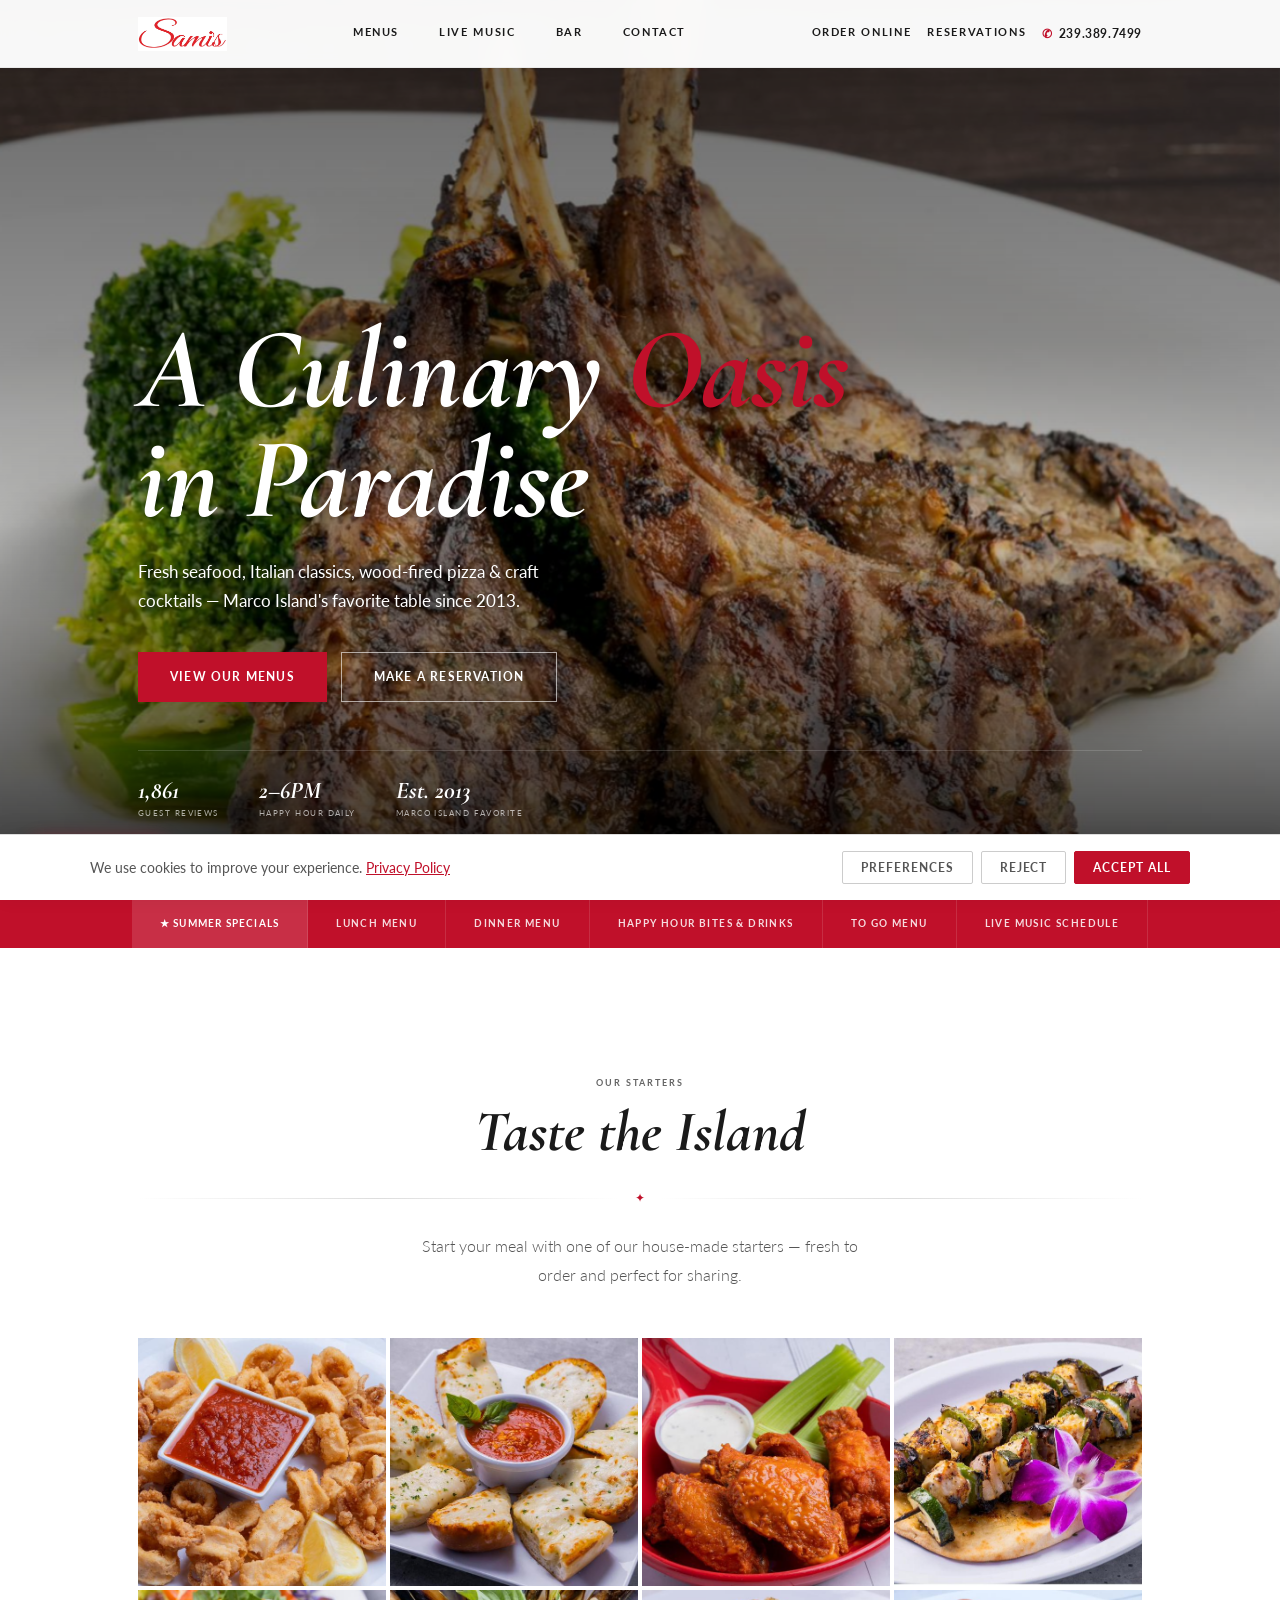
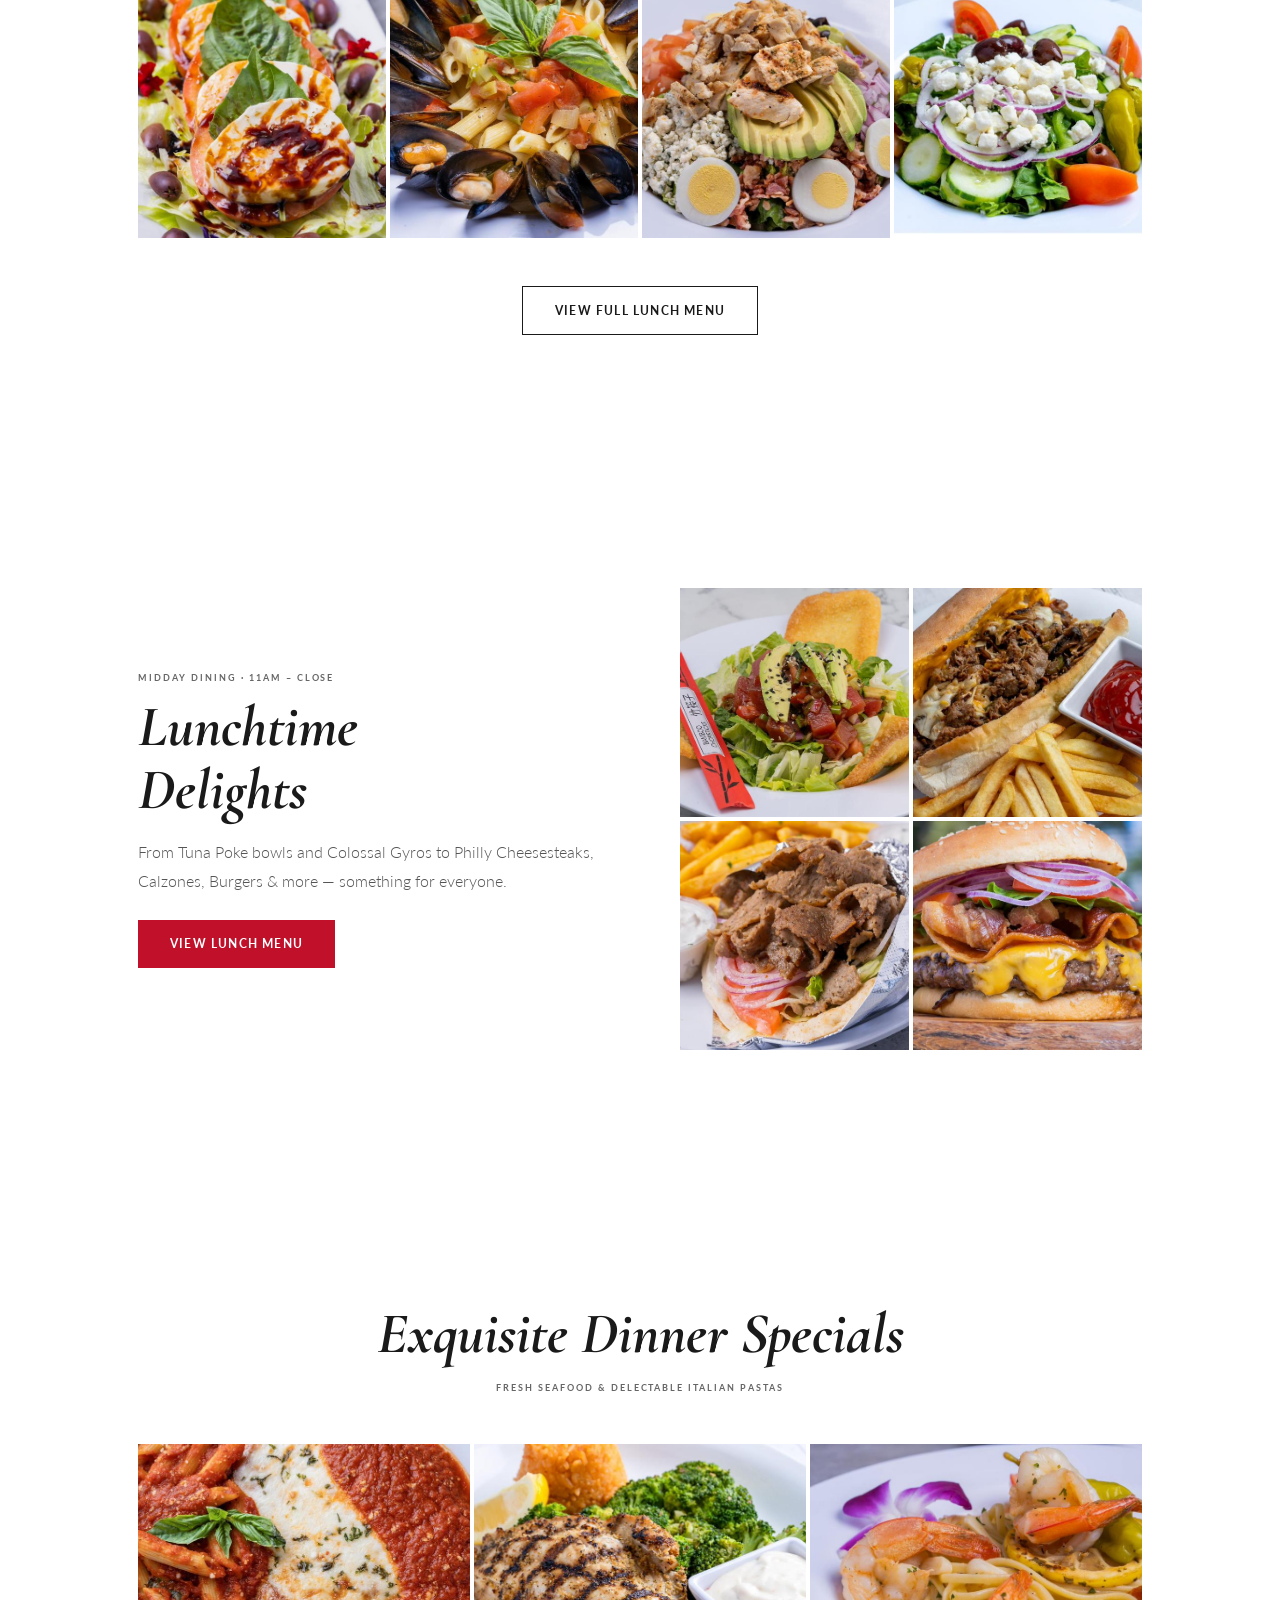
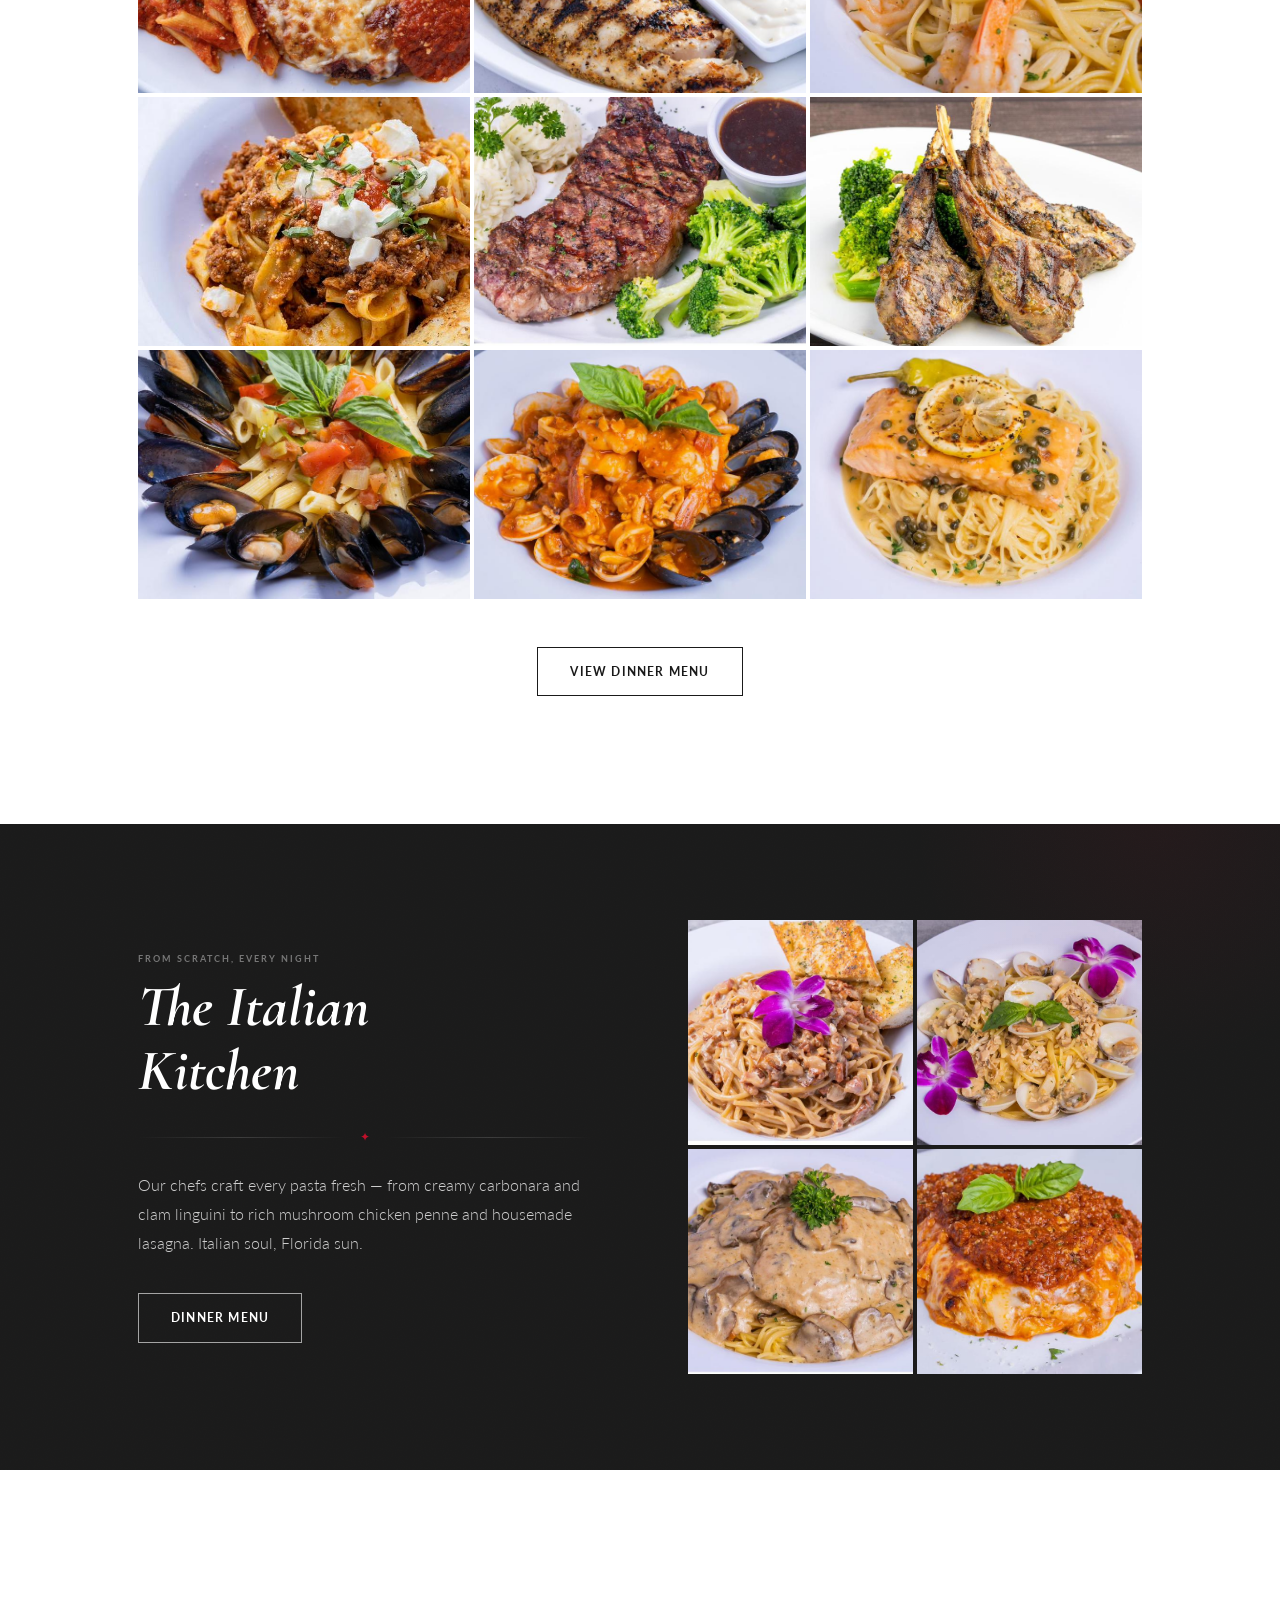
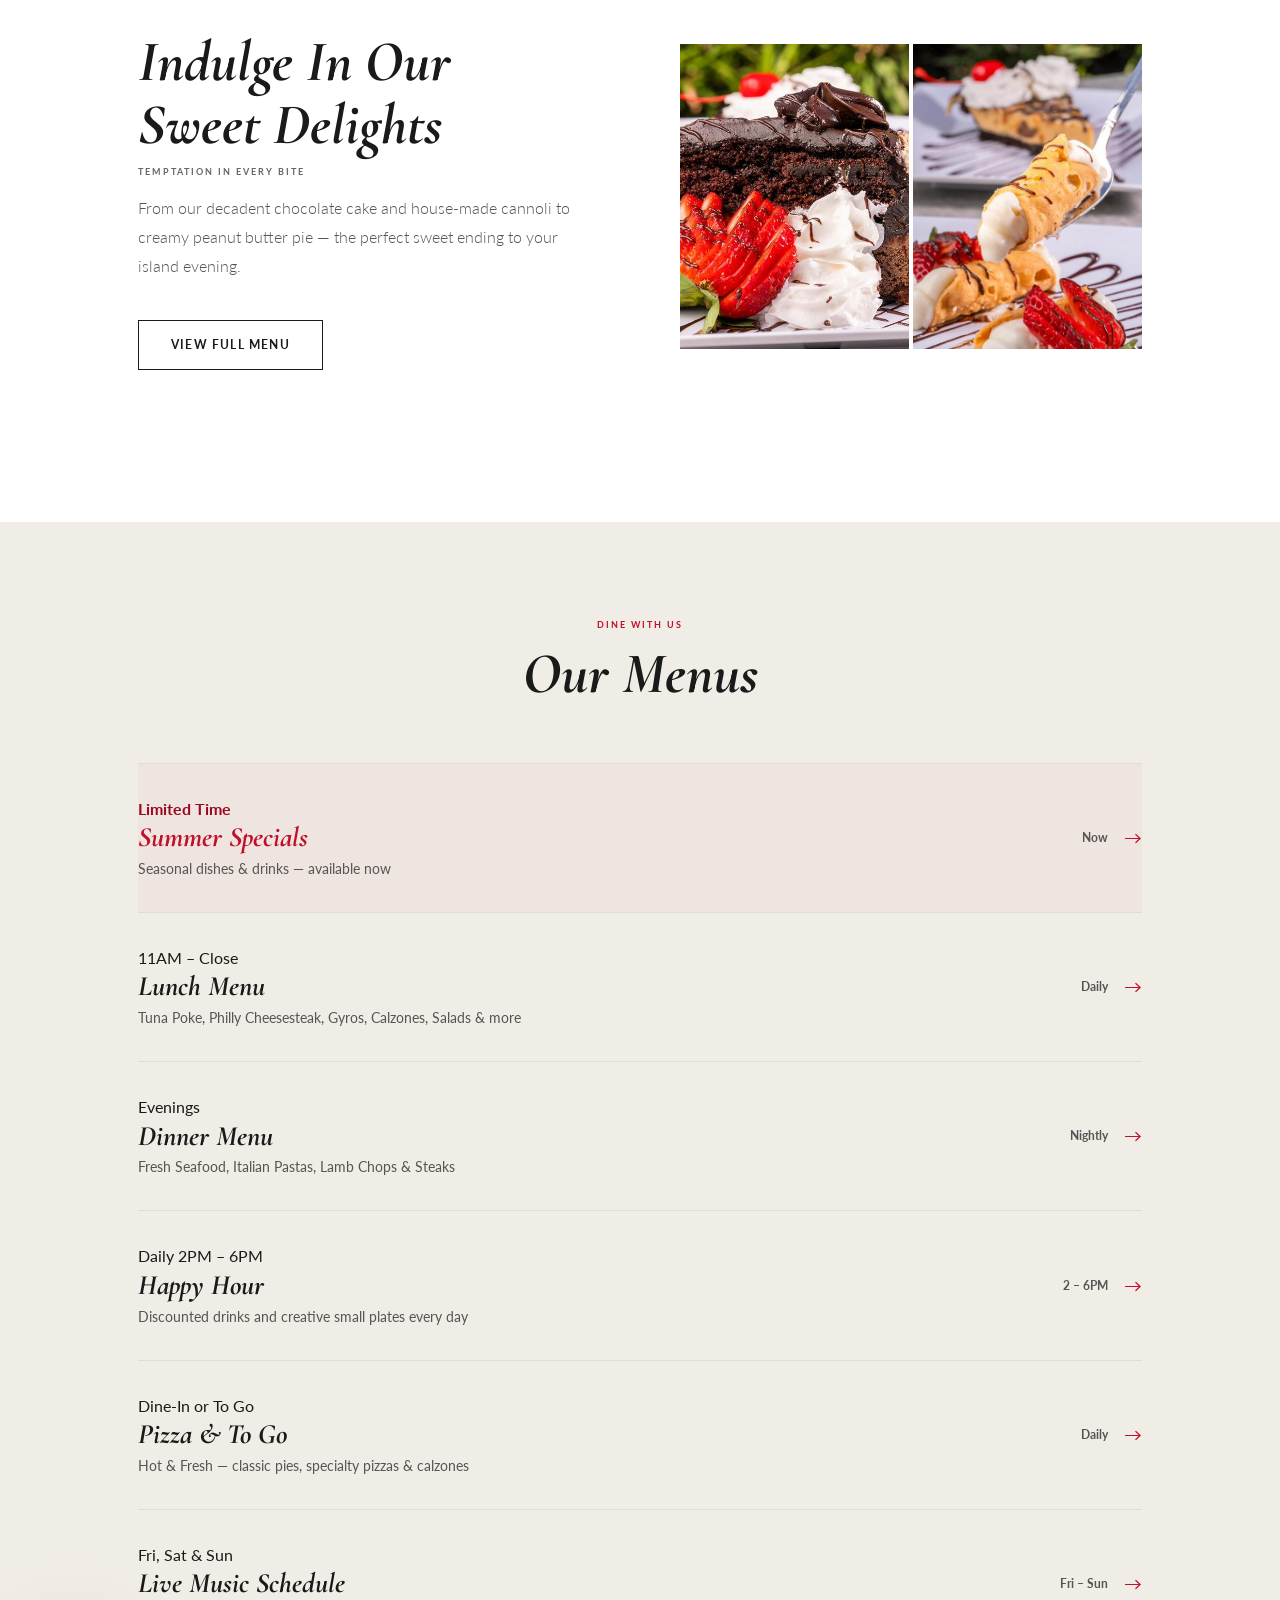
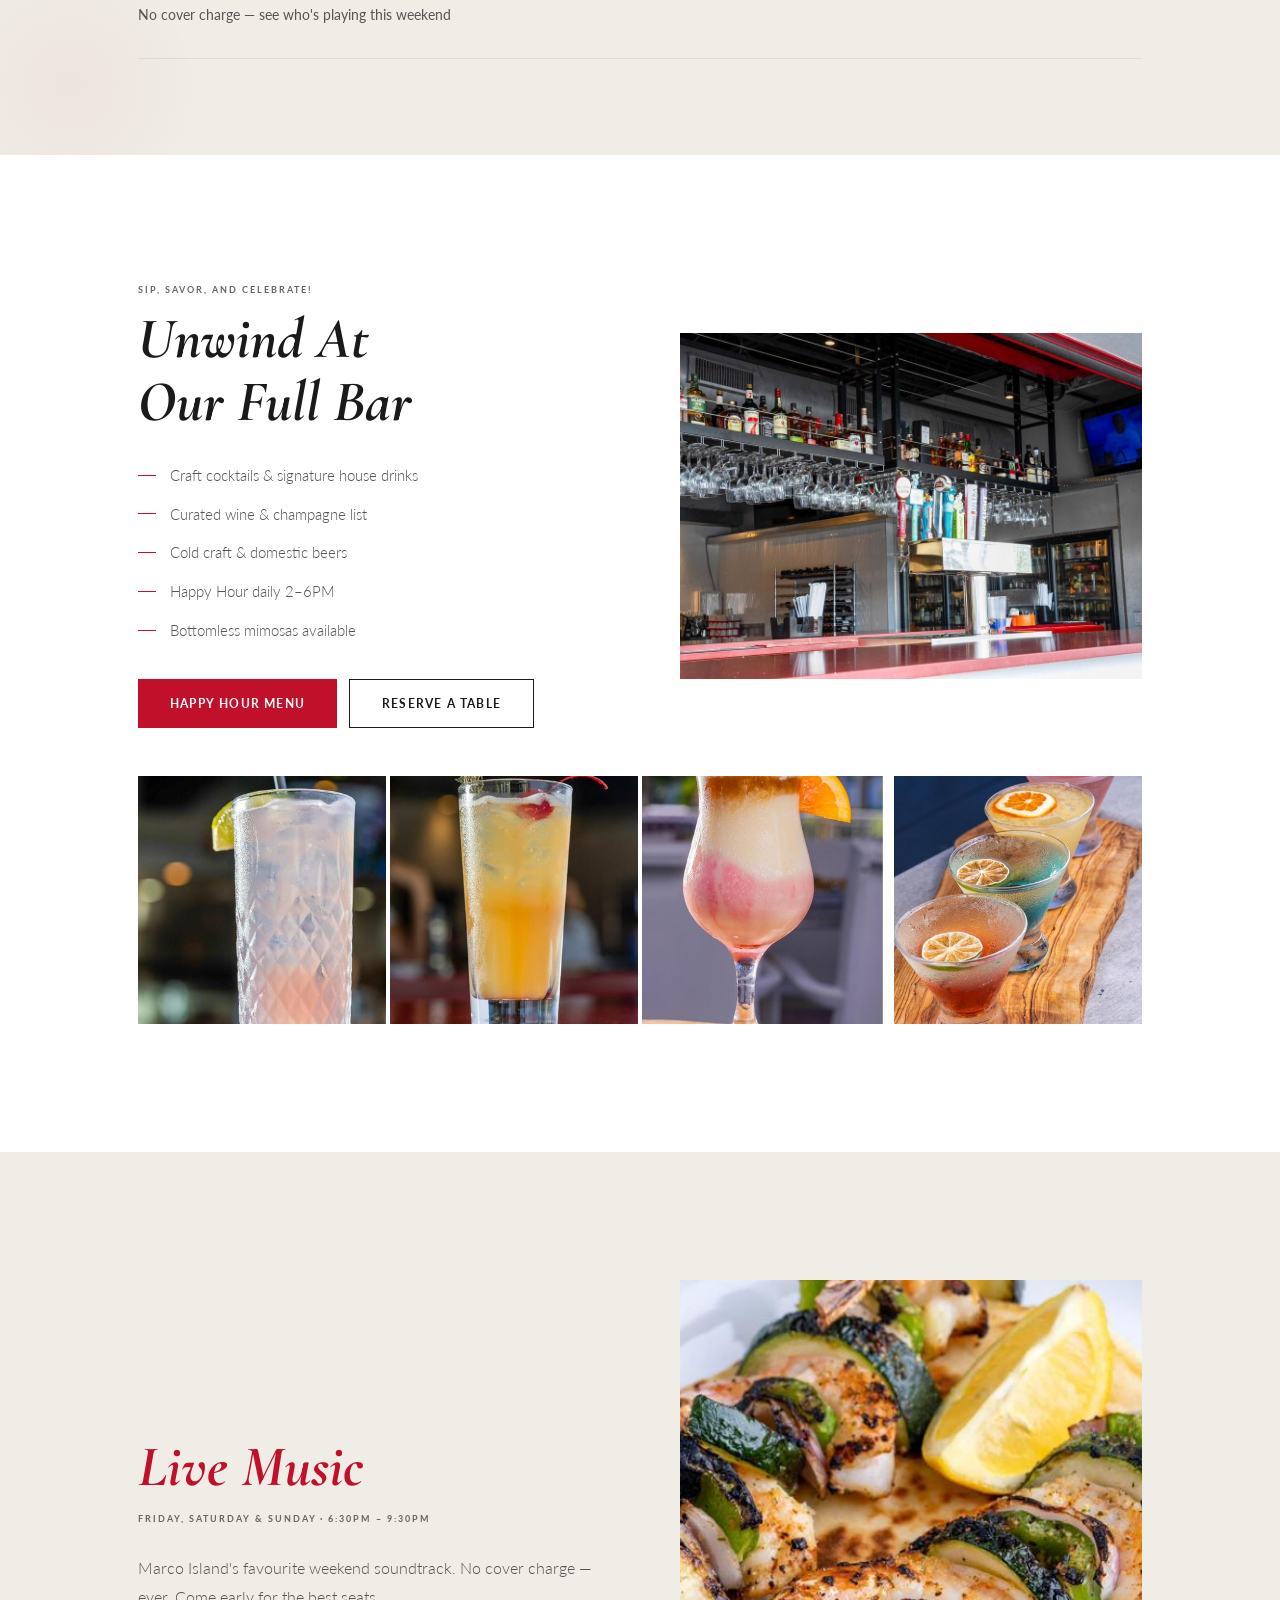
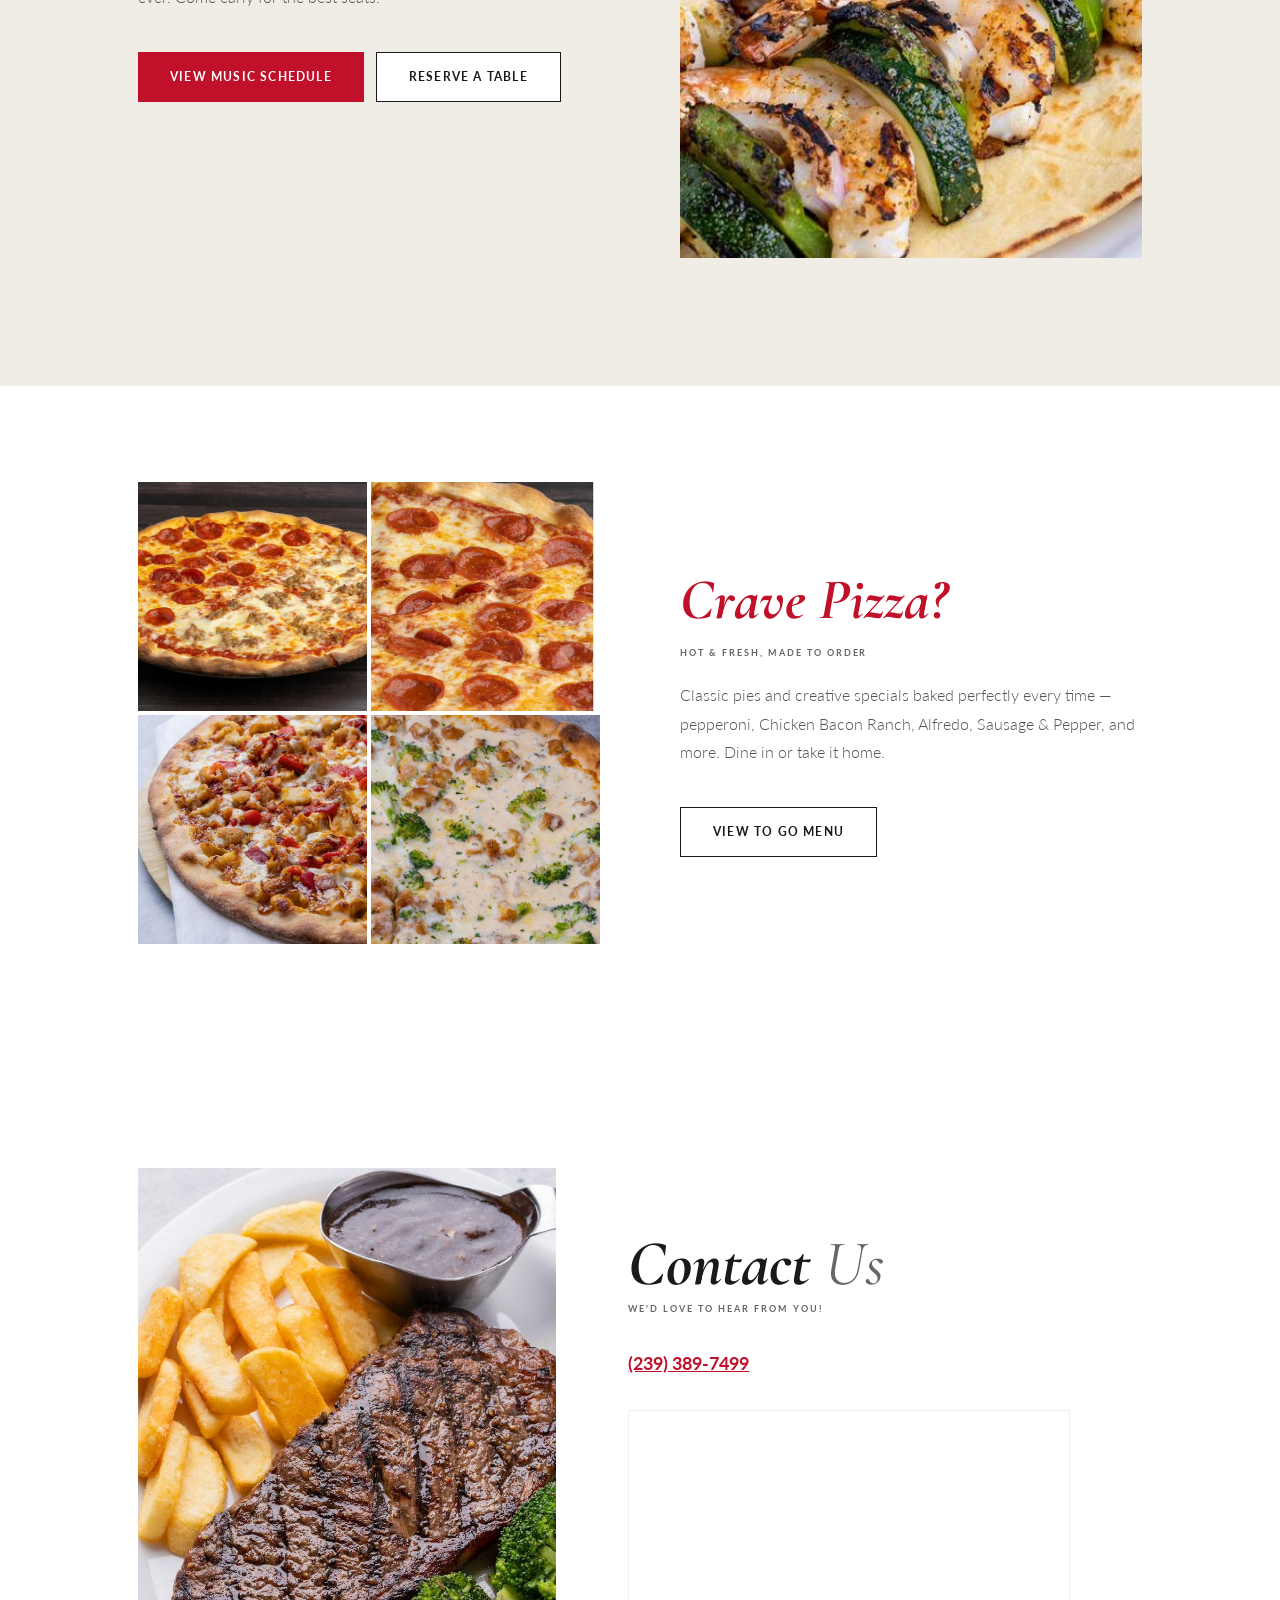
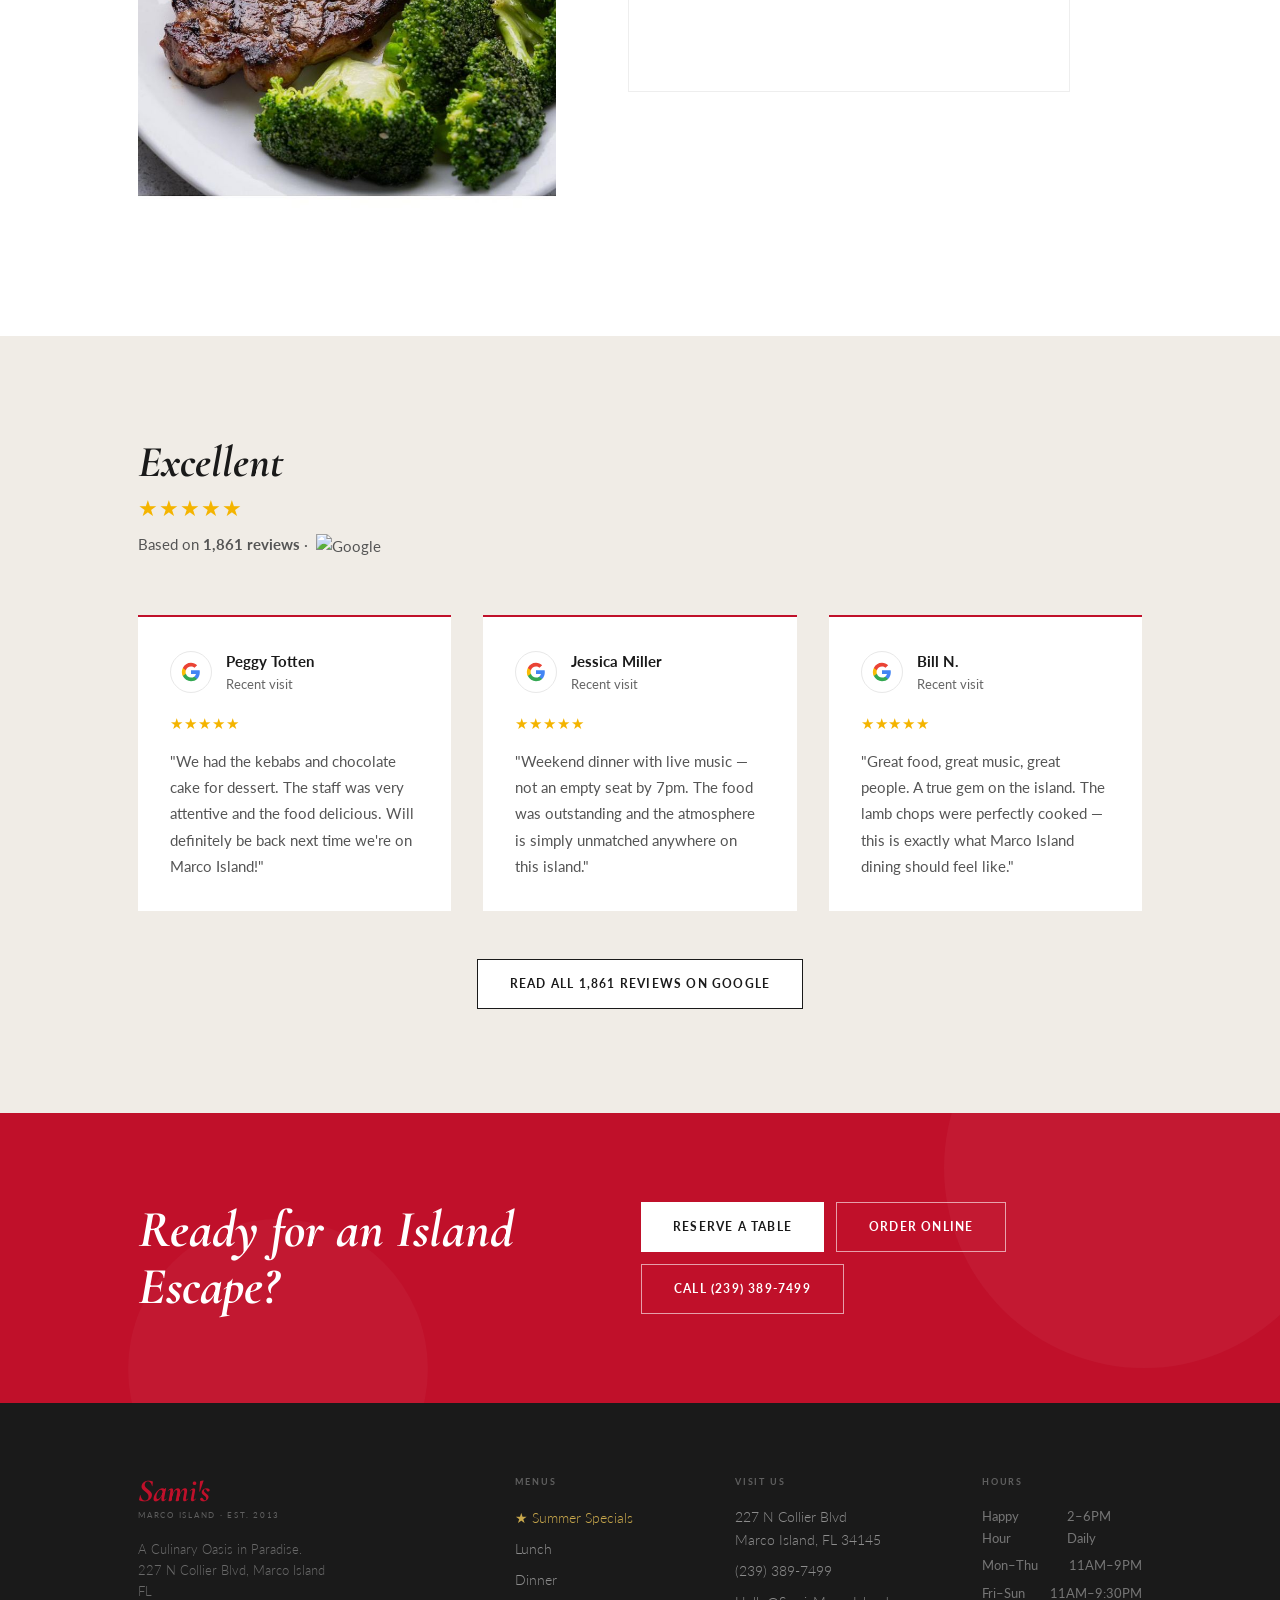
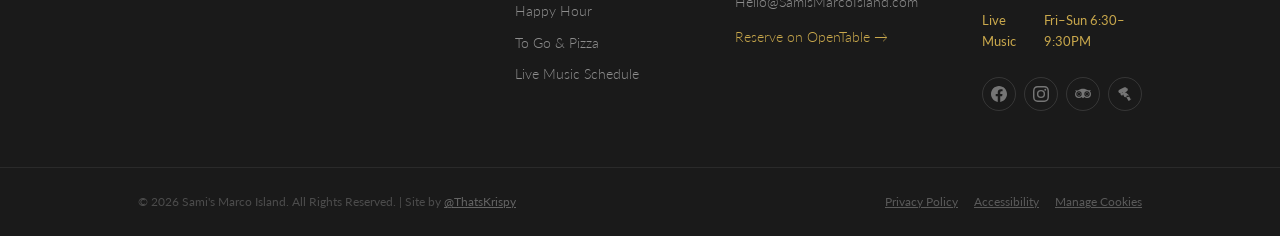
==== commit e35c3f32: "feat: add Summer Specials link — menu strip, menus list, footer" ====
--- a/index.html
+++ b/index.html
@@ -155,6 +155,12 @@
 .msl{display:flex;align-items:center;justify-content:center;text-align:center;padding:.875rem 1.25rem;font-size:.625rem;font-weight:700;letter-spacing:.14em;text-transform:uppercase;color:rgba(255,255,255,.85);border-right:1px solid rgba(255,255,255,.12);border-bottom:1px solid rgba(255,255,255,.12);transition:color .2s,background .2s,letter-spacing .2s;min-height:48px;line-height:1.35}
 @media(min-width:960px){.msl{border-bottom:none;padding:1rem 1.75rem;white-space:nowrap;flex-shrink:0}}
 .msl:hover{color:#fff;background:rgba(255,255,255,.12);letter-spacing:.18em}
+.msl-special{color:#fff;background:rgba(255,255,255,.13);border-bottom-color:rgba(255,255,255,.2);font-weight:700;letter-spacing:.12em}
+.msl-special:hover{background:rgba(255,255,255,.22)}
+.menu-item-special{background:rgba(192,16,42,.03);border-bottom-color:#e8d0d0}
+.menu-item-special:hover{padding-left:.5rem;background:rgba(192,16,42,.06)}
+.menu-item-special .mi-title{color:var(--cr)}
+.mi-tag-special{color:#9a0820;font-weight:700}
 
 /* ── SECTIONS ── */
 .sec{padding:4rem 0}
@@ -492,6 +498,7 @@
 <!-- MENU STRIP -->
 <nav class="mstrip" aria-label="Menus">
   <div class="msin">
+    <a href="https://canva.link/incm3s5yv0j2q4v" class="msl msl-special" target="_blank" rel="noopener noreferrer">&#9733; Summer Specials</a>
     <a href="https://www.canva.com/design/DAGZwfTUFgg/jhh_NAPurAs1Rto0-S5wzg/view?utm_content=DAGZwfTUFgg&utm_campaign=designshare&utm_medium=link2&utm_source=uniquelinks&utlId=hf34da99332" class="msl" target="_blank" rel="noopener noreferrer">Lunch Menu</a>
     <a href="https://www.canva.com/design/DAGZwm-rawE/Xz35ay8ElxhaPMq5tEMX7Q/view?utm_content=DAGZwm-rawE&utm_campaign=designshare&utm_medium=link2&utm_source=uniquelinks&utlId=hfde5020be5" class="msl" target="_blank" rel="noopener noreferrer">Dinner Menu</a>
     <a href="https://www.canva.com/design/DAGo186gj_k/L3XH8GtF0liOi1q8zF_V9A/view?utm_content=DAGo186gj_k&utm_campaign=designshare&utm_medium=link2&utm_source=uniquelinks&utlId=h90802b08a8" class="msl" target="_blank" rel="noopener noreferrer">Happy Hour Bites &amp; Drinks</a>
@@ -611,6 +618,7 @@
   <div class="w">
     <div class="menus-hd rv"><span class="scap scap-cr">Dine With Us</span><h2 id="menus-h" class="shead">Our Menus</h2></div>
     <nav class="menu-list" aria-label="All menus">
+      <a href="https://canva.link/incm3s5yv0j2q4v" class="menu-item rv menu-item-special" target="_blank" rel="noopener noreferrer"><div class="mi-left"><div><span class="mi-tag mi-tag-special">Limited Time</span><span class="mi-title">Summer Specials</span><span class="mi-desc">Seasonal dishes &amp; drinks — available now</span></div></div><div class="mi-right"><span class="mi-time">Now</span><span class="mi-arr">&#8594;</span></div></a>
       <a href="https://www.canva.com/design/DAGZwfTUFgg/jhh_NAPurAs1Rto0-S5wzg/view?utm_content=DAGZwfTUFgg&utm_campaign=designshare&utm_medium=link2&utm_source=uniquelinks&utlId=hf34da99332" class="menu-item rv" target="_blank" rel="noopener noreferrer"><div class="mi-left"><div><span class="mi-tag">11AM – Close</span><span class="mi-title">Lunch Menu</span><span class="mi-desc">Tuna Poke, Philly Cheesesteak, Gyros, Calzones, Salads &amp; more</span></div></div><div class="mi-right"><span class="mi-time">Daily</span><span class="mi-arr">&#8594;</span></div></a>
       <a href="https://www.canva.com/design/DAGZwm-rawE/Xz35ay8ElxhaPMq5tEMX7Q/view?utm_content=DAGZwm-rawE&utm_campaign=designshare&utm_medium=link2&utm_source=uniquelinks&utlId=hfde5020be5" class="menu-item rv d1" target="_blank" rel="noopener noreferrer"><div class="mi-left"><div><span class="mi-tag">Evenings</span><span class="mi-title">Dinner Menu</span><span class="mi-desc">Fresh Seafood, Italian Pastas, Lamb Chops &amp; Steaks</span></div></div><div class="mi-right"><span class="mi-time">Nightly</span><span class="mi-arr">&#8594;</span></div></a>
       <a href="https://www.canva.com/design/DAGo186gj_k/L3XH8GtF0liOi1q8zF_V9A/view?utm_content=DAGo186gj_k&utm_campaign=designshare&utm_medium=link2&utm_source=uniquelinks&utlId=h90802b08a8" class="menu-item rv d2" target="_blank" rel="noopener noreferrer"><div class="mi-left"><div><span class="mi-tag">Daily 2PM – 6PM</span><span class="mi-title">Happy Hour</span><span class="mi-desc">Discounted drinks and creative small plates every day</span></div></div><div class="mi-right"><span class="mi-time">2 – 6PM</span><span class="mi-arr">&#8594;</span></div></a>
@@ -729,6 +737,7 @@
   <div class="w fgrid">
     <div class="fb"><span class="logo-name">Sami's</span><span class="logo-sub">Marco Island · Est. 2013</span><p>A Culinary Oasis in Paradise.<br/>227 N Collier Blvd, Marco Island FL</p></div>
     <div class="fc"><span class="fh">Menus</span>
+      <a href="https://canva.link/incm3s5yv0j2q4v" target="_blank" rel="noopener noreferrer" style="color:#C9A84C">&#9733; Summer Specials</a>
       <a href="https://www.canva.com/design/DAGZwfTUFgg/jhh_NAPurAs1Rto0-S5wzg/view?utm_content=DAGZwfTUFgg&utm_campaign=designshare&utm_medium=link2&utm_source=uniquelinks&utlId=hf34da99332" target="_blank" rel="noopener noreferrer">Lunch</a>
       <a href="https://www.canva.com/design/DAGZwm-rawE/Xz35ay8ElxhaPMq5tEMX7Q/view?utm_content=DAGZwm-rawE&utm_campaign=designshare&utm_medium=link2&utm_source=uniquelinks&utlId=hfde5020be5" target="_blank" rel="noopener noreferrer">Dinner</a>
       <a href="https://www.canva.com/design/DAGo186gj_k/L3XH8GtF0liOi1q8zF_V9A/view?utm_content=DAGo186gj_k&utm_campaign=designshare&utm_medium=link2&utm_source=uniquelinks&utlId=h90802b08a8" target="_blank" rel="noopener noreferrer">Happy Hour</a>
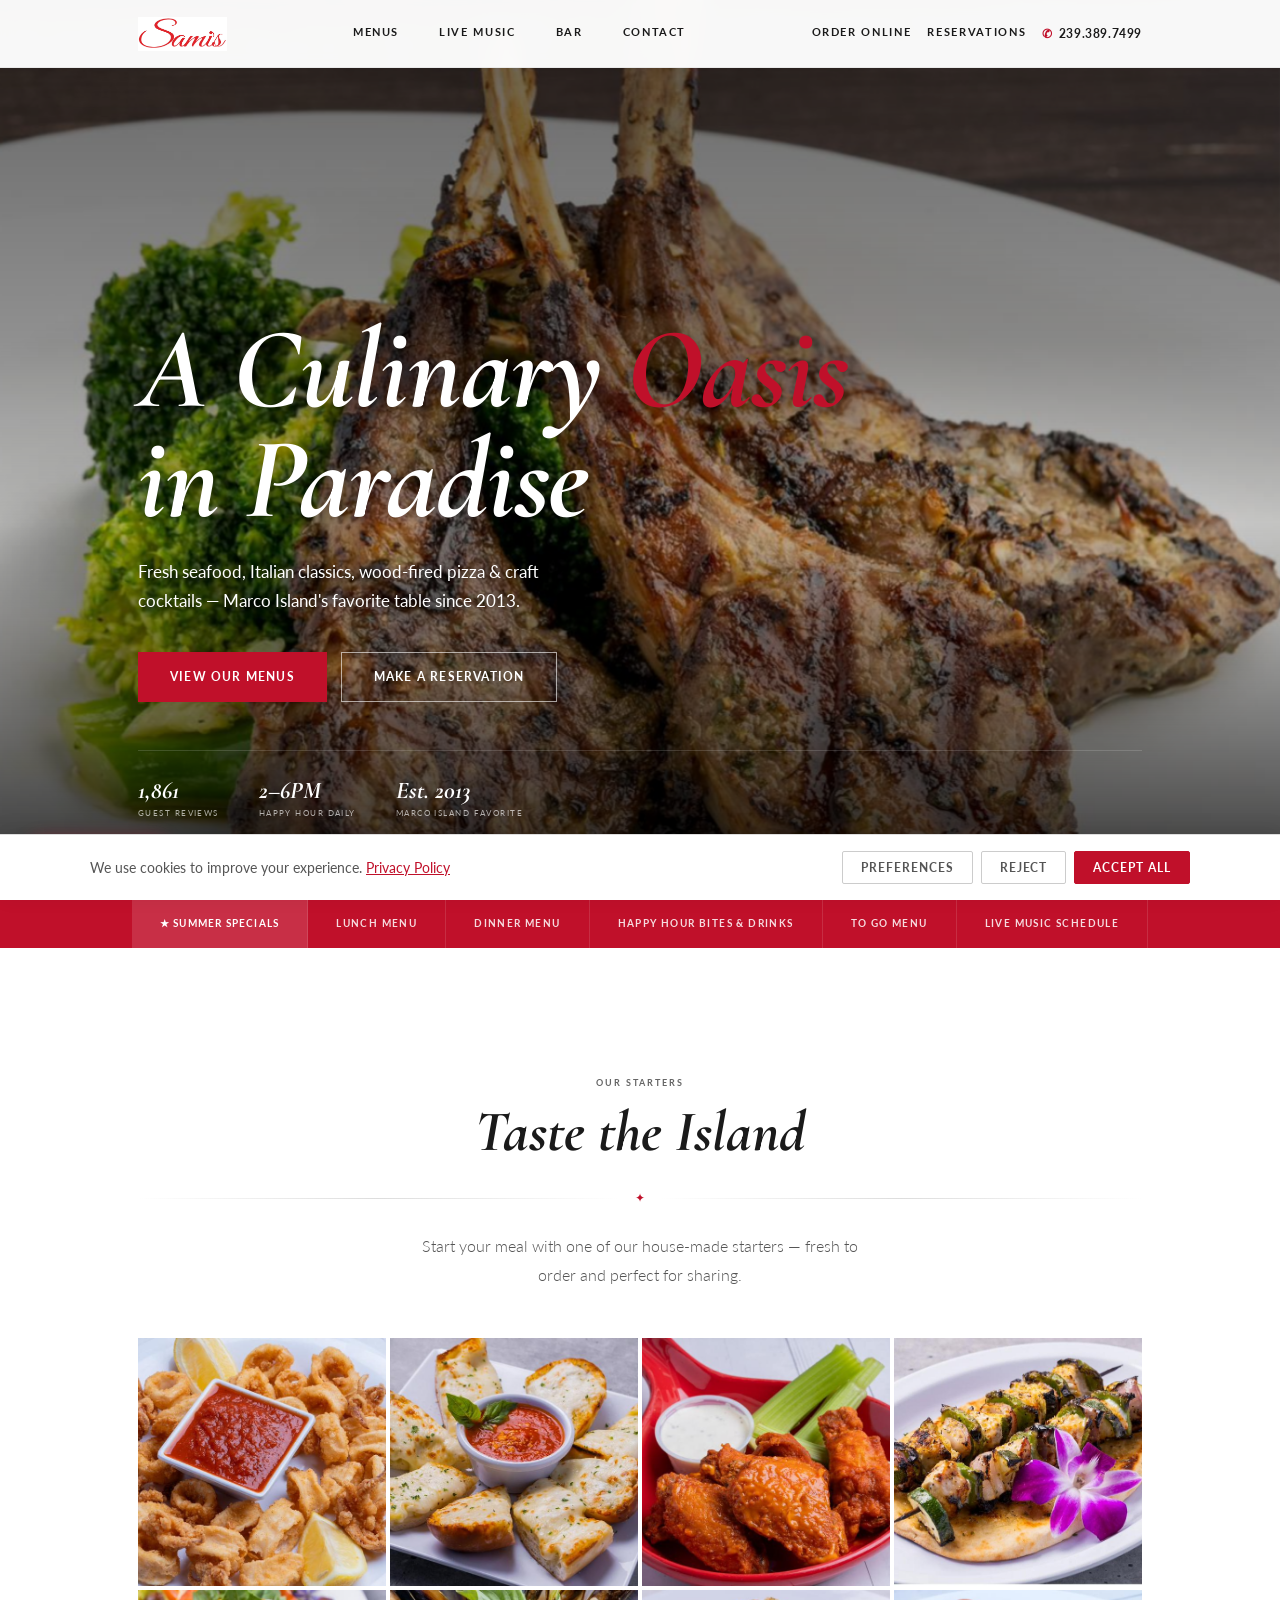
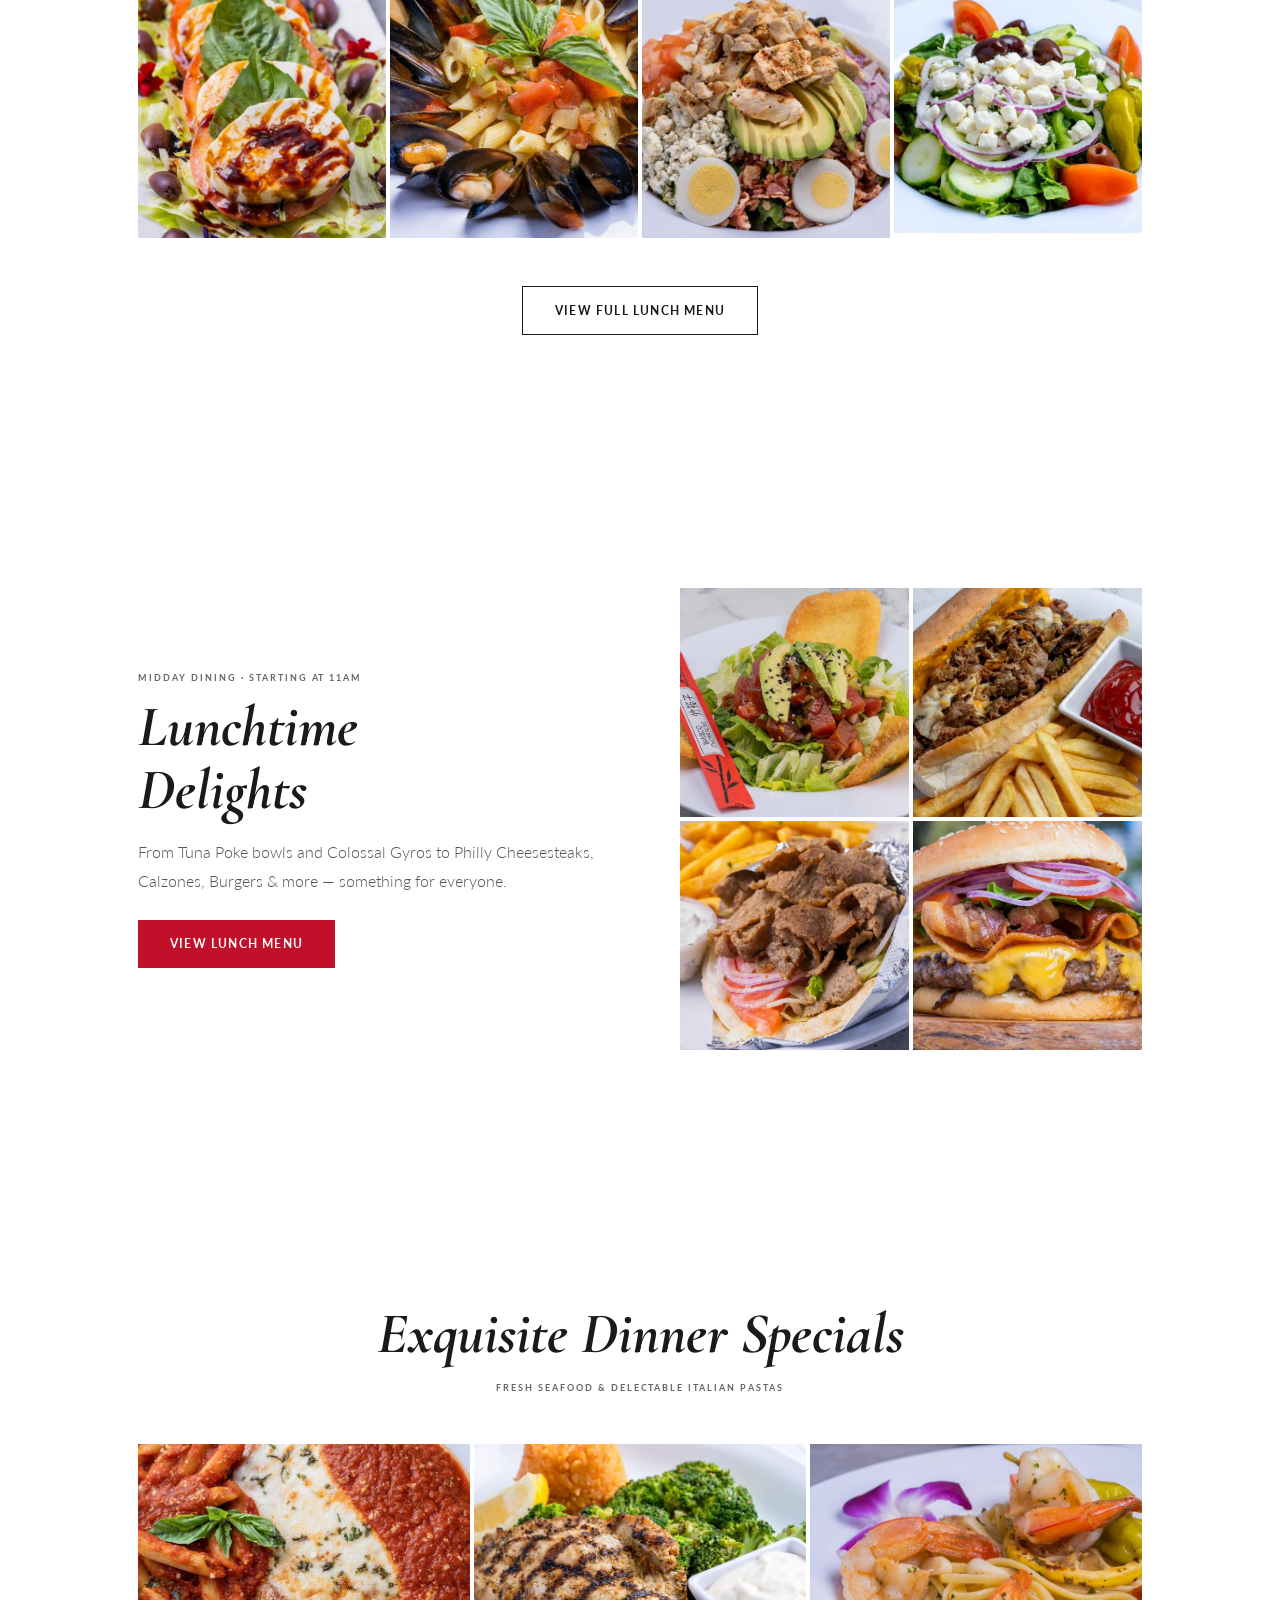
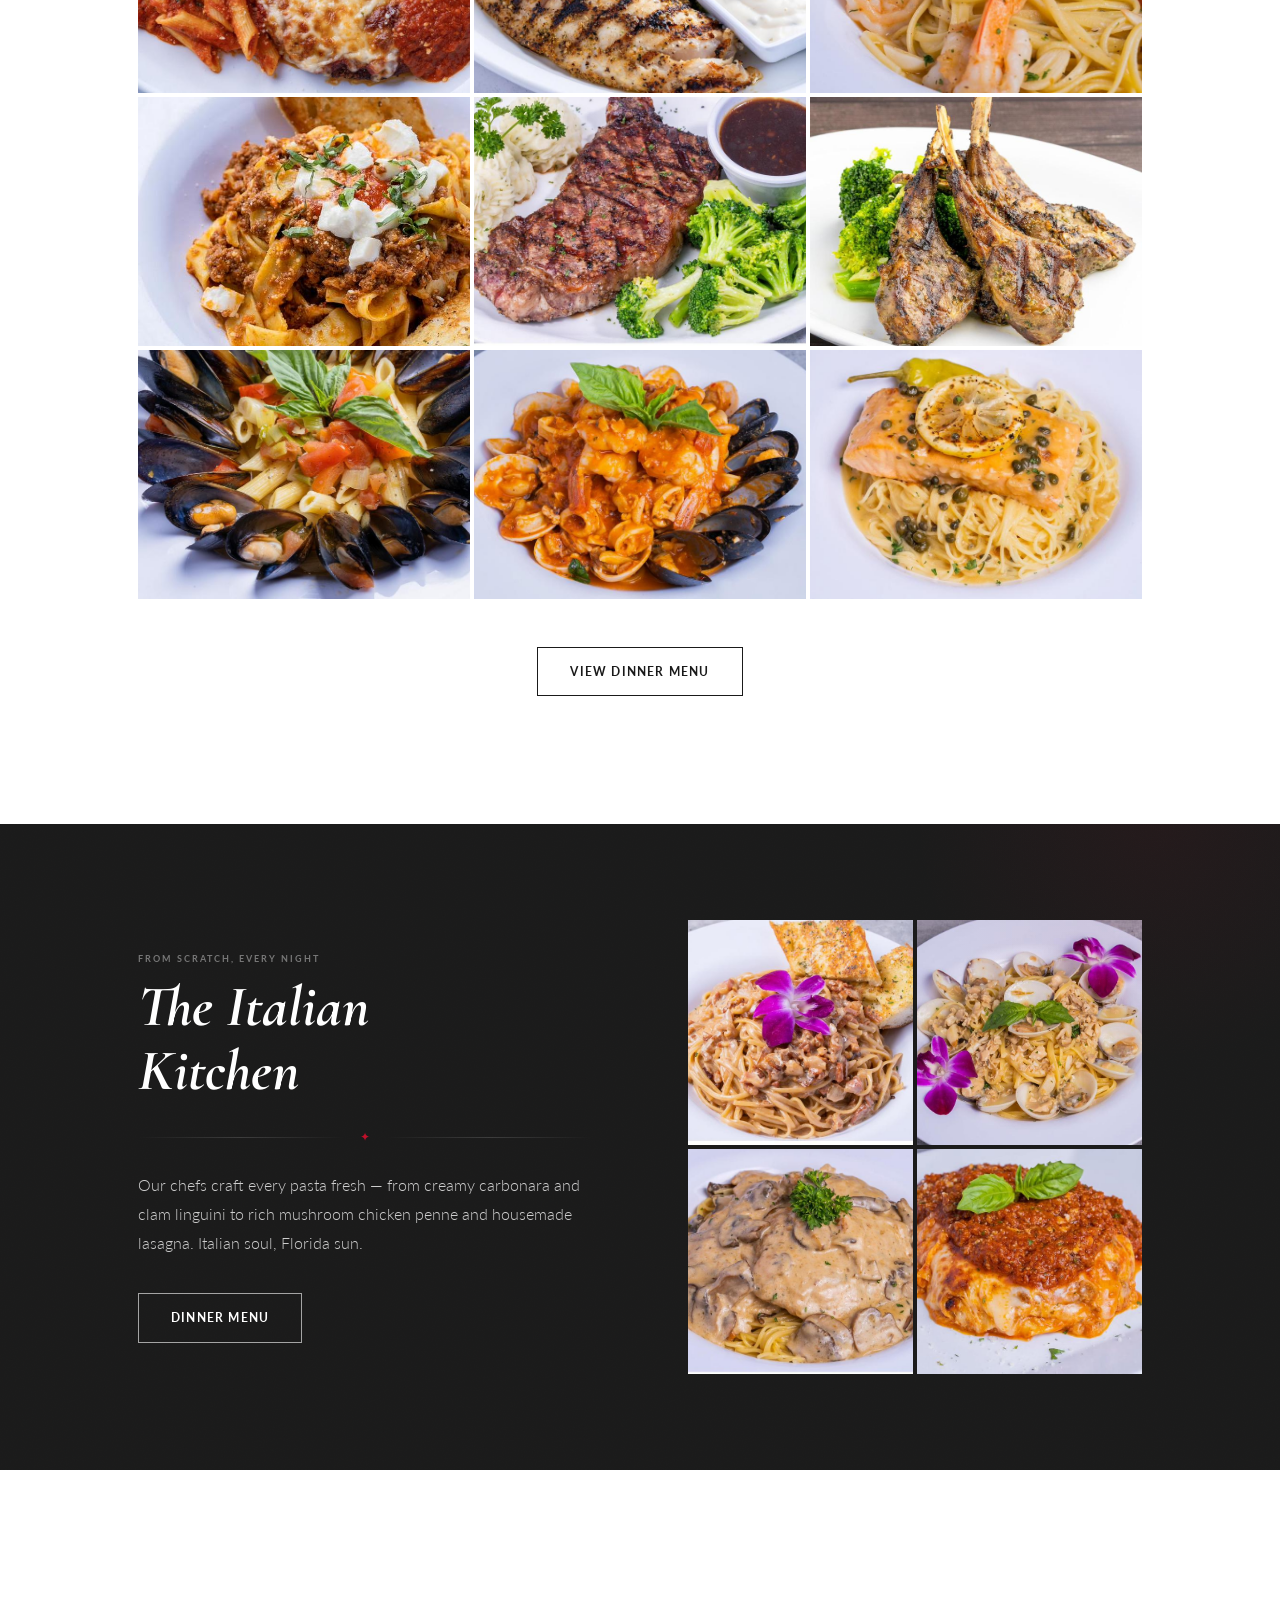
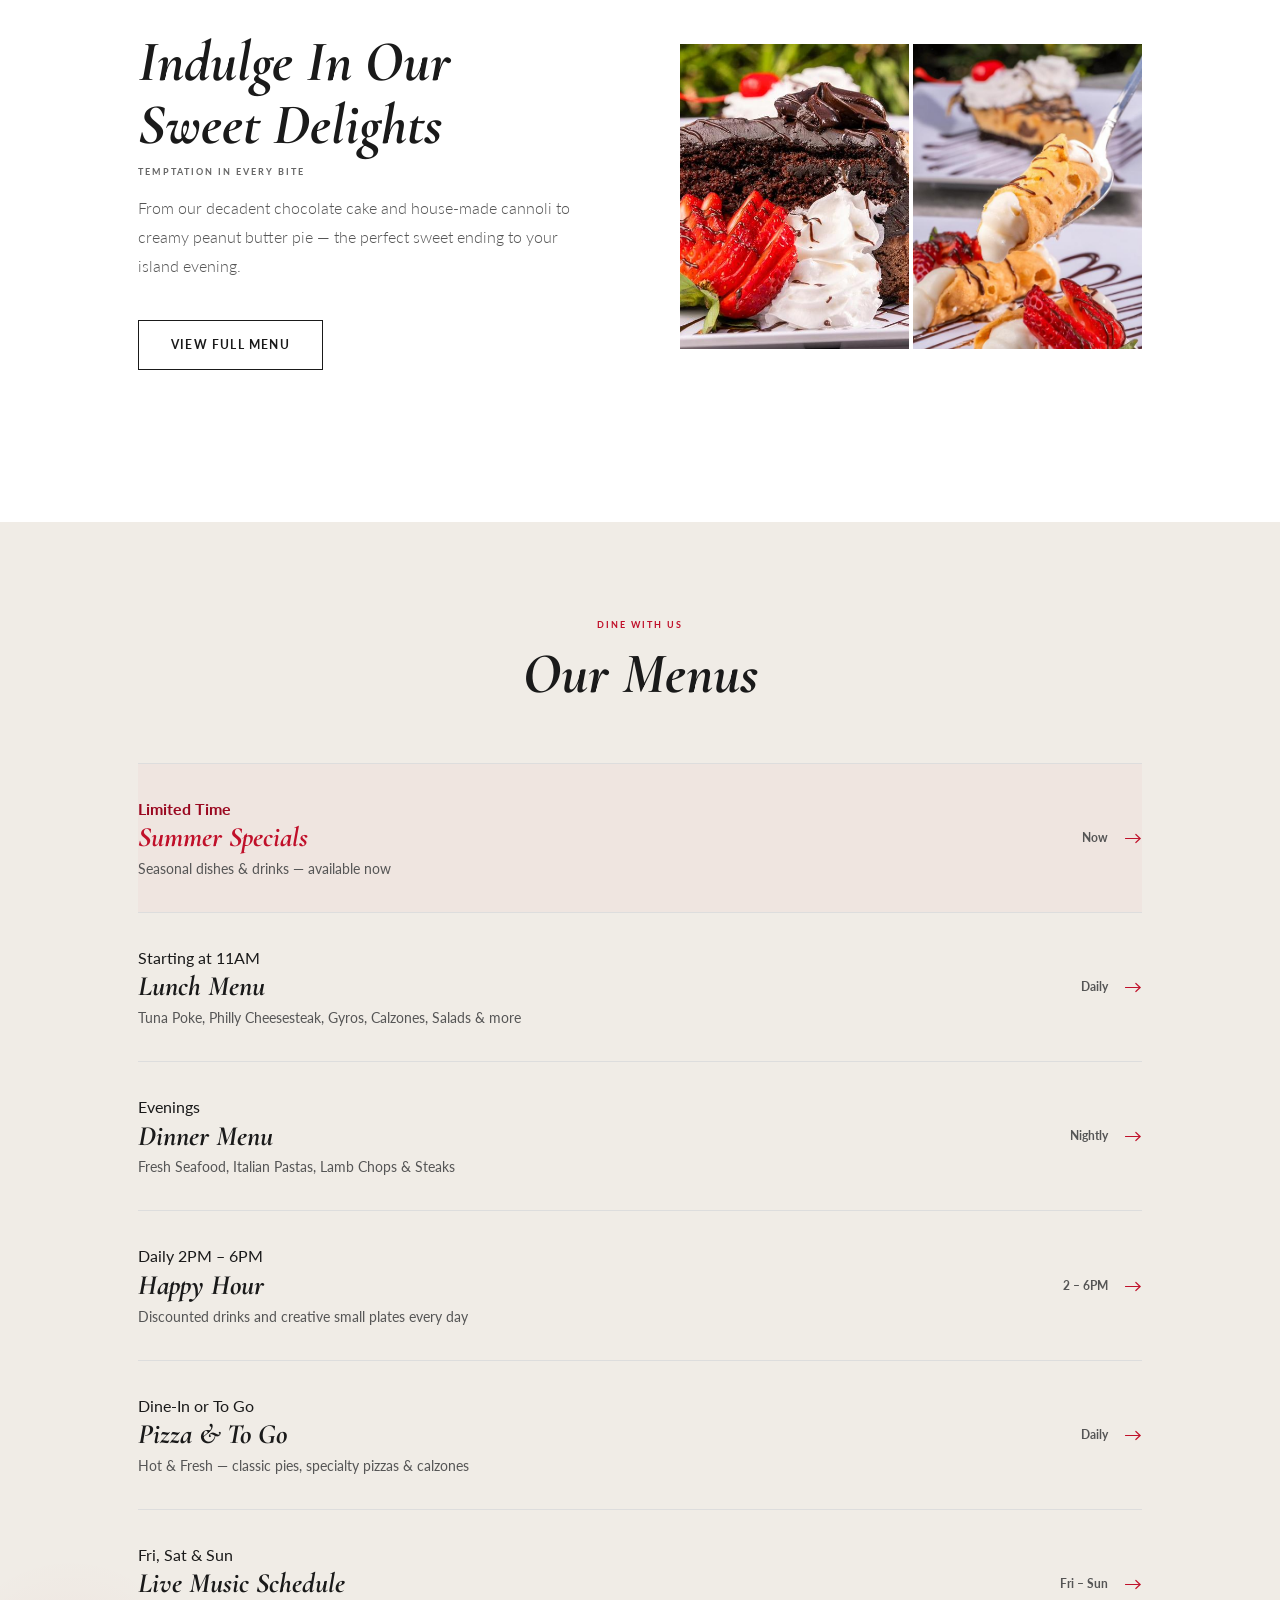
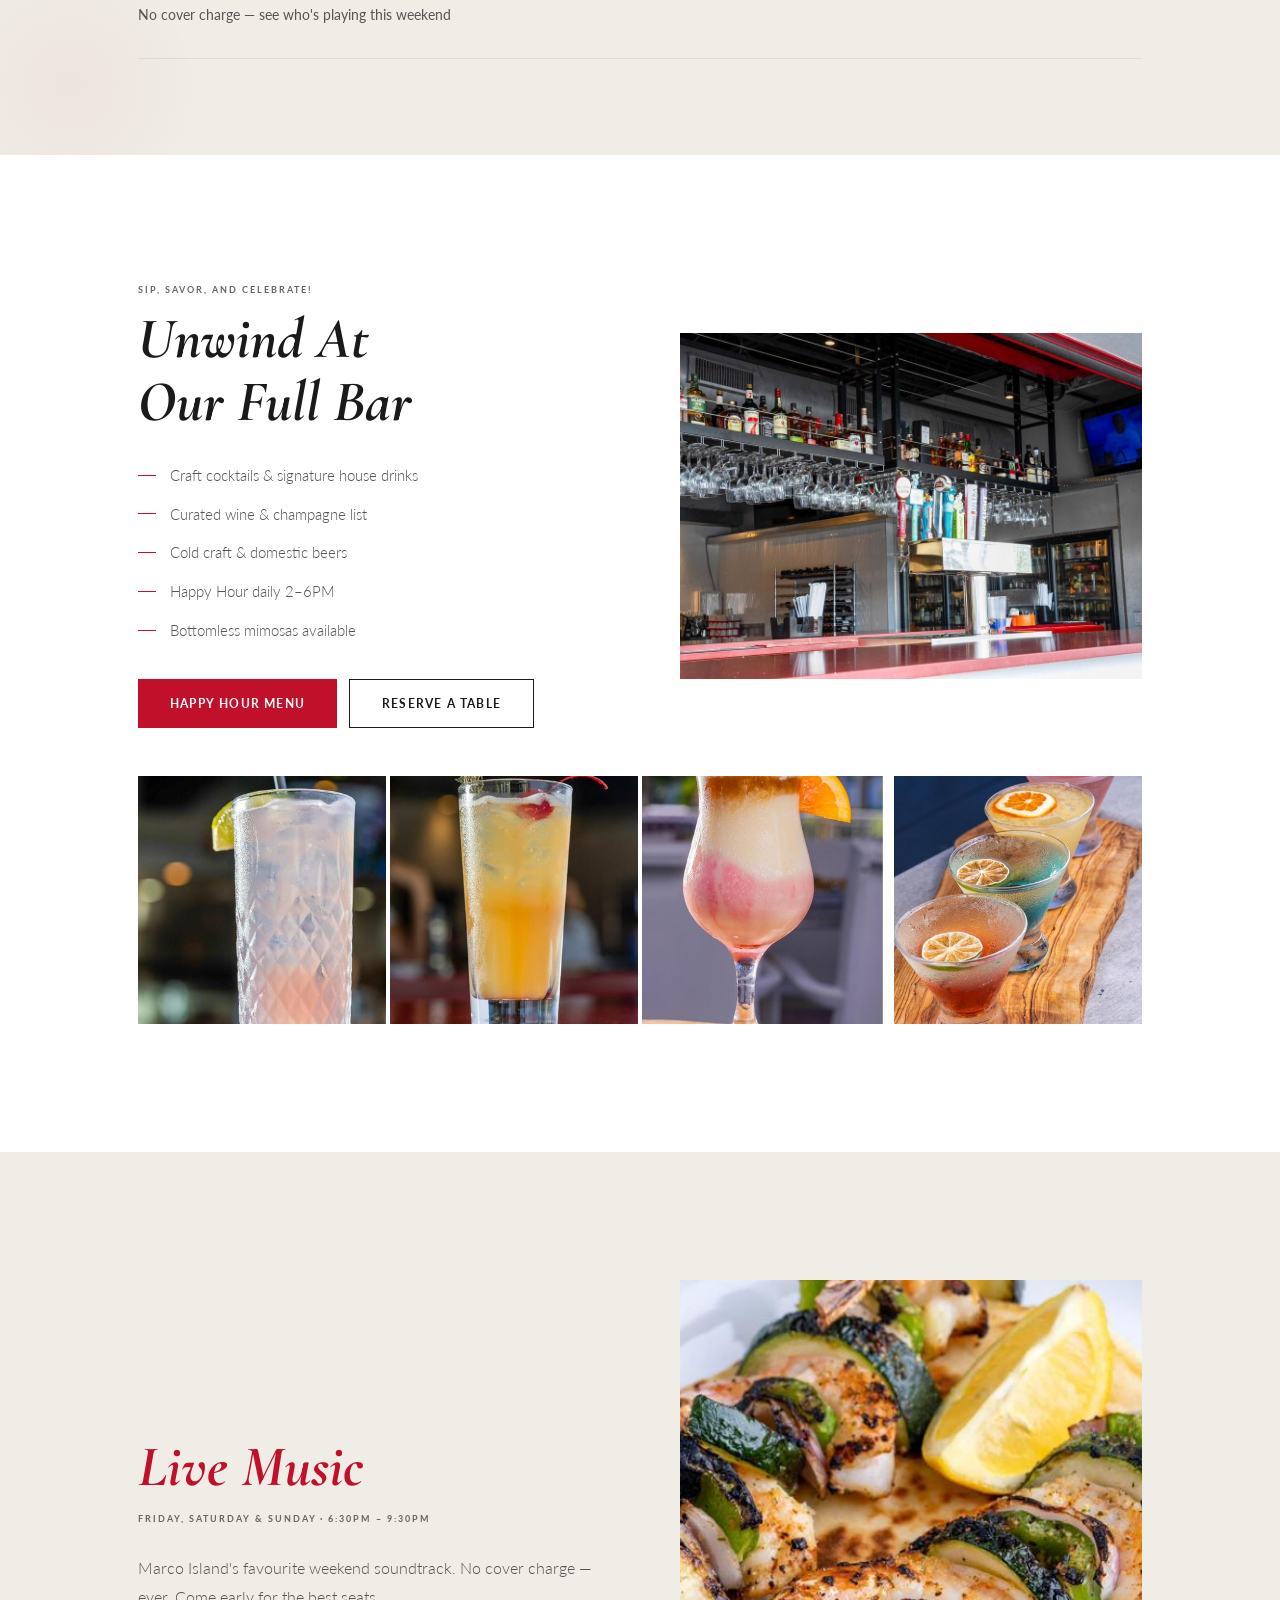
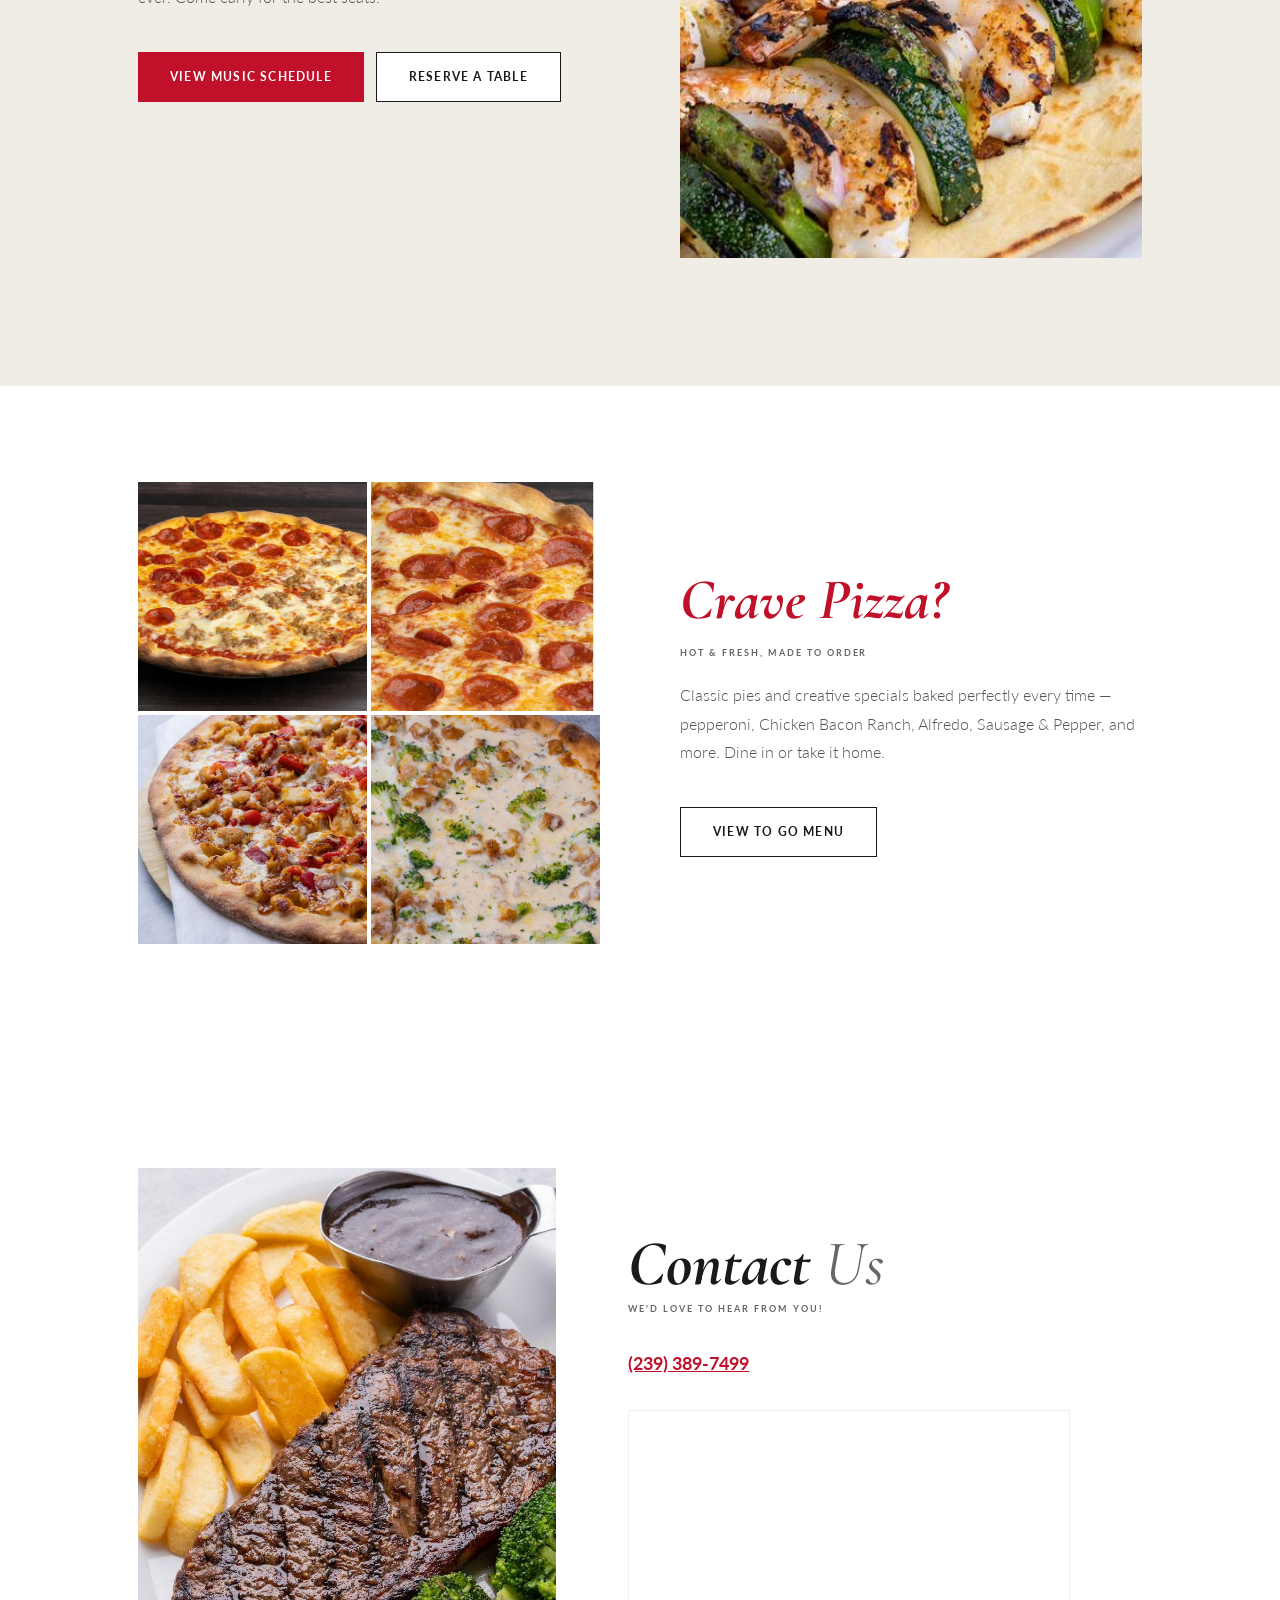
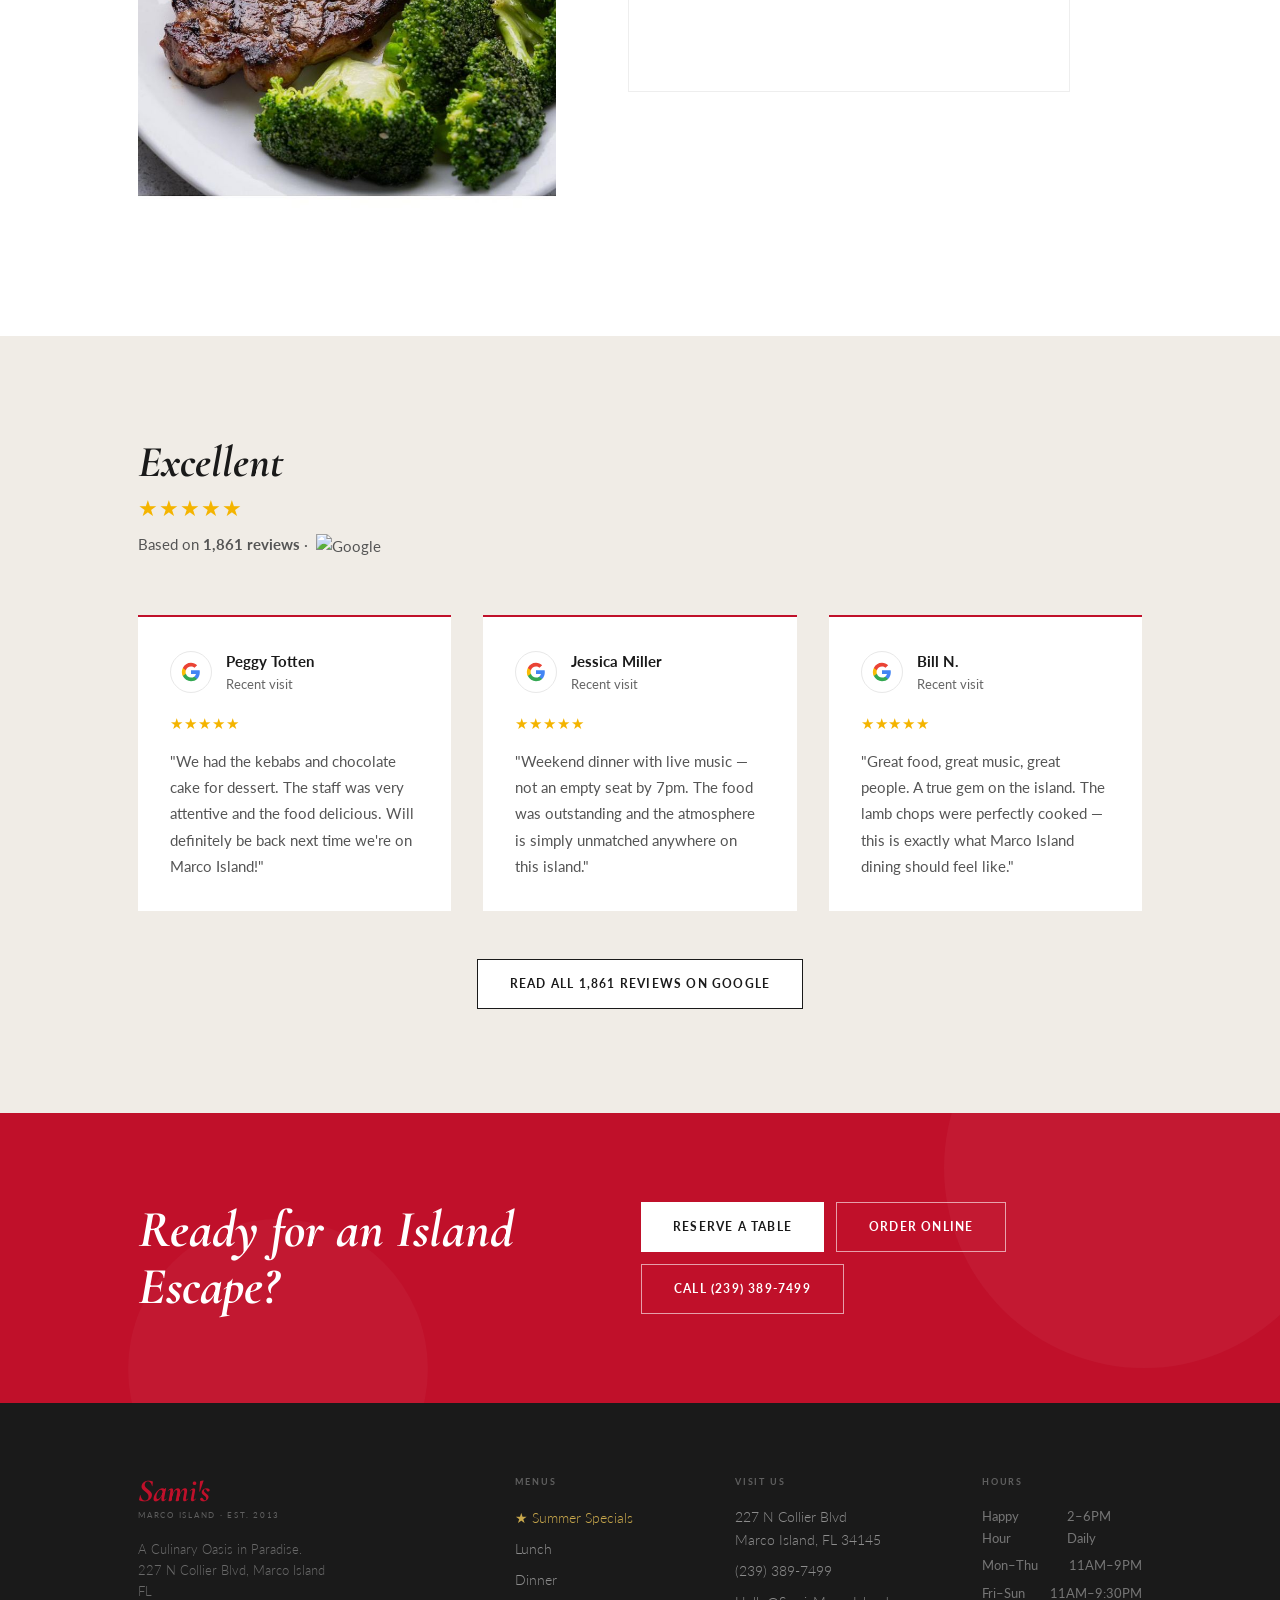
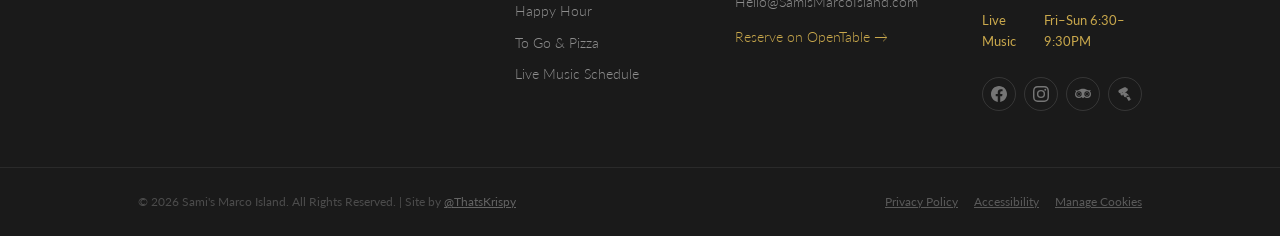
==== commit b244540e: "fix: lunch time copy — 'Midday Dining · Starting at 11AM', remove Close" ====
--- a/index.html
+++ b/index.html
@@ -537,7 +537,7 @@
   <div class="w">
     <div class="lunch-split">
       <div class="lunch-txt rv-l">
-        <span class="scap">Midday Dining · 11AM – Close</span>
+        <span class="scap">Midday Dining · Starting at 11AM</span>
         <h2 id="lunch-h" class="shead">Lunchtime<br/>Delights</h2>
         <p class="sbody" style="margin-bottom:1.5rem">From Tuna Poke bowls and Colossal Gyros to Philly Cheesesteaks, Calzones, Burgers &amp; more — something for everyone.</p>
         <a href="https://www.canva.com/design/DAGZwfTUFgg/jhh_NAPurAs1Rto0-S5wzg/view?utm_content=DAGZwfTUFgg&utm_campaign=designshare&utm_medium=link2&utm_source=uniquelinks&utlId=hf34da99332" class="btn-solid" style="width:fit-content" target="_blank" rel="noopener noreferrer">View Lunch Menu</a>
@@ -619,7 +619,7 @@
     <div class="menus-hd rv"><span class="scap scap-cr">Dine With Us</span><h2 id="menus-h" class="shead">Our Menus</h2></div>
     <nav class="menu-list" aria-label="All menus">
       <a href="https://canva.link/incm3s5yv0j2q4v" class="menu-item rv menu-item-special" target="_blank" rel="noopener noreferrer"><div class="mi-left"><div><span class="mi-tag mi-tag-special">Limited Time</span><span class="mi-title">Summer Specials</span><span class="mi-desc">Seasonal dishes &amp; drinks — available now</span></div></div><div class="mi-right"><span class="mi-time">Now</span><span class="mi-arr">&#8594;</span></div></a>
-      <a href="https://www.canva.com/design/DAGZwfTUFgg/jhh_NAPurAs1Rto0-S5wzg/view?utm_content=DAGZwfTUFgg&utm_campaign=designshare&utm_medium=link2&utm_source=uniquelinks&utlId=hf34da99332" class="menu-item rv" target="_blank" rel="noopener noreferrer"><div class="mi-left"><div><span class="mi-tag">11AM – Close</span><span class="mi-title">Lunch Menu</span><span class="mi-desc">Tuna Poke, Philly Cheesesteak, Gyros, Calzones, Salads &amp; more</span></div></div><div class="mi-right"><span class="mi-time">Daily</span><span class="mi-arr">&#8594;</span></div></a>
+      <a href="https://www.canva.com/design/DAGZwfTUFgg/jhh_NAPurAs1Rto0-S5wzg/view?utm_content=DAGZwfTUFgg&utm_campaign=designshare&utm_medium=link2&utm_source=uniquelinks&utlId=hf34da99332" class="menu-item rv" target="_blank" rel="noopener noreferrer"><div class="mi-left"><div><span class="mi-tag">Starting at 11AM</span><span class="mi-title">Lunch Menu</span><span class="mi-desc">Tuna Poke, Philly Cheesesteak, Gyros, Calzones, Salads &amp; more</span></div></div><div class="mi-right"><span class="mi-time">Daily</span><span class="mi-arr">&#8594;</span></div></a>
       <a href="https://www.canva.com/design/DAGZwm-rawE/Xz35ay8ElxhaPMq5tEMX7Q/view?utm_content=DAGZwm-rawE&utm_campaign=designshare&utm_medium=link2&utm_source=uniquelinks&utlId=hfde5020be5" class="menu-item rv d1" target="_blank" rel="noopener noreferrer"><div class="mi-left"><div><span class="mi-tag">Evenings</span><span class="mi-title">Dinner Menu</span><span class="mi-desc">Fresh Seafood, Italian Pastas, Lamb Chops &amp; Steaks</span></div></div><div class="mi-right"><span class="mi-time">Nightly</span><span class="mi-arr">&#8594;</span></div></a>
       <a href="https://www.canva.com/design/DAGo186gj_k/L3XH8GtF0liOi1q8zF_V9A/view?utm_content=DAGo186gj_k&utm_campaign=designshare&utm_medium=link2&utm_source=uniquelinks&utlId=h90802b08a8" class="menu-item rv d2" target="_blank" rel="noopener noreferrer"><div class="mi-left"><div><span class="mi-tag">Daily 2PM – 6PM</span><span class="mi-title">Happy Hour</span><span class="mi-desc">Discounted drinks and creative small plates every day</span></div></div><div class="mi-right"><span class="mi-time">2 – 6PM</span><span class="mi-arr">&#8594;</span></div></a>
       <a href="https://www.canva.com/design/DAGZwoSu0ts/tWxSORjUIxj1hXCV0gnOgw/view?utm_content=DAGZwoSu0ts&utm_campaign=designshare&utm_medium=link2&utm_source=uniquelinks&utlId=h9542980cdc" class="menu-item rv d2" target="_blank" rel="noopener noreferrer"><div class="mi-left"><div><span class="mi-tag">Dine-In or To Go</span><span class="mi-title">Pizza &amp; To Go</span><span class="mi-desc">Hot &amp; Fresh — classic pies, specialty pizzas &amp; calzones</span></div></div><div class="mi-right"><span class="mi-time">Daily</span><span class="mi-arr">&#8594;</span></div></a>
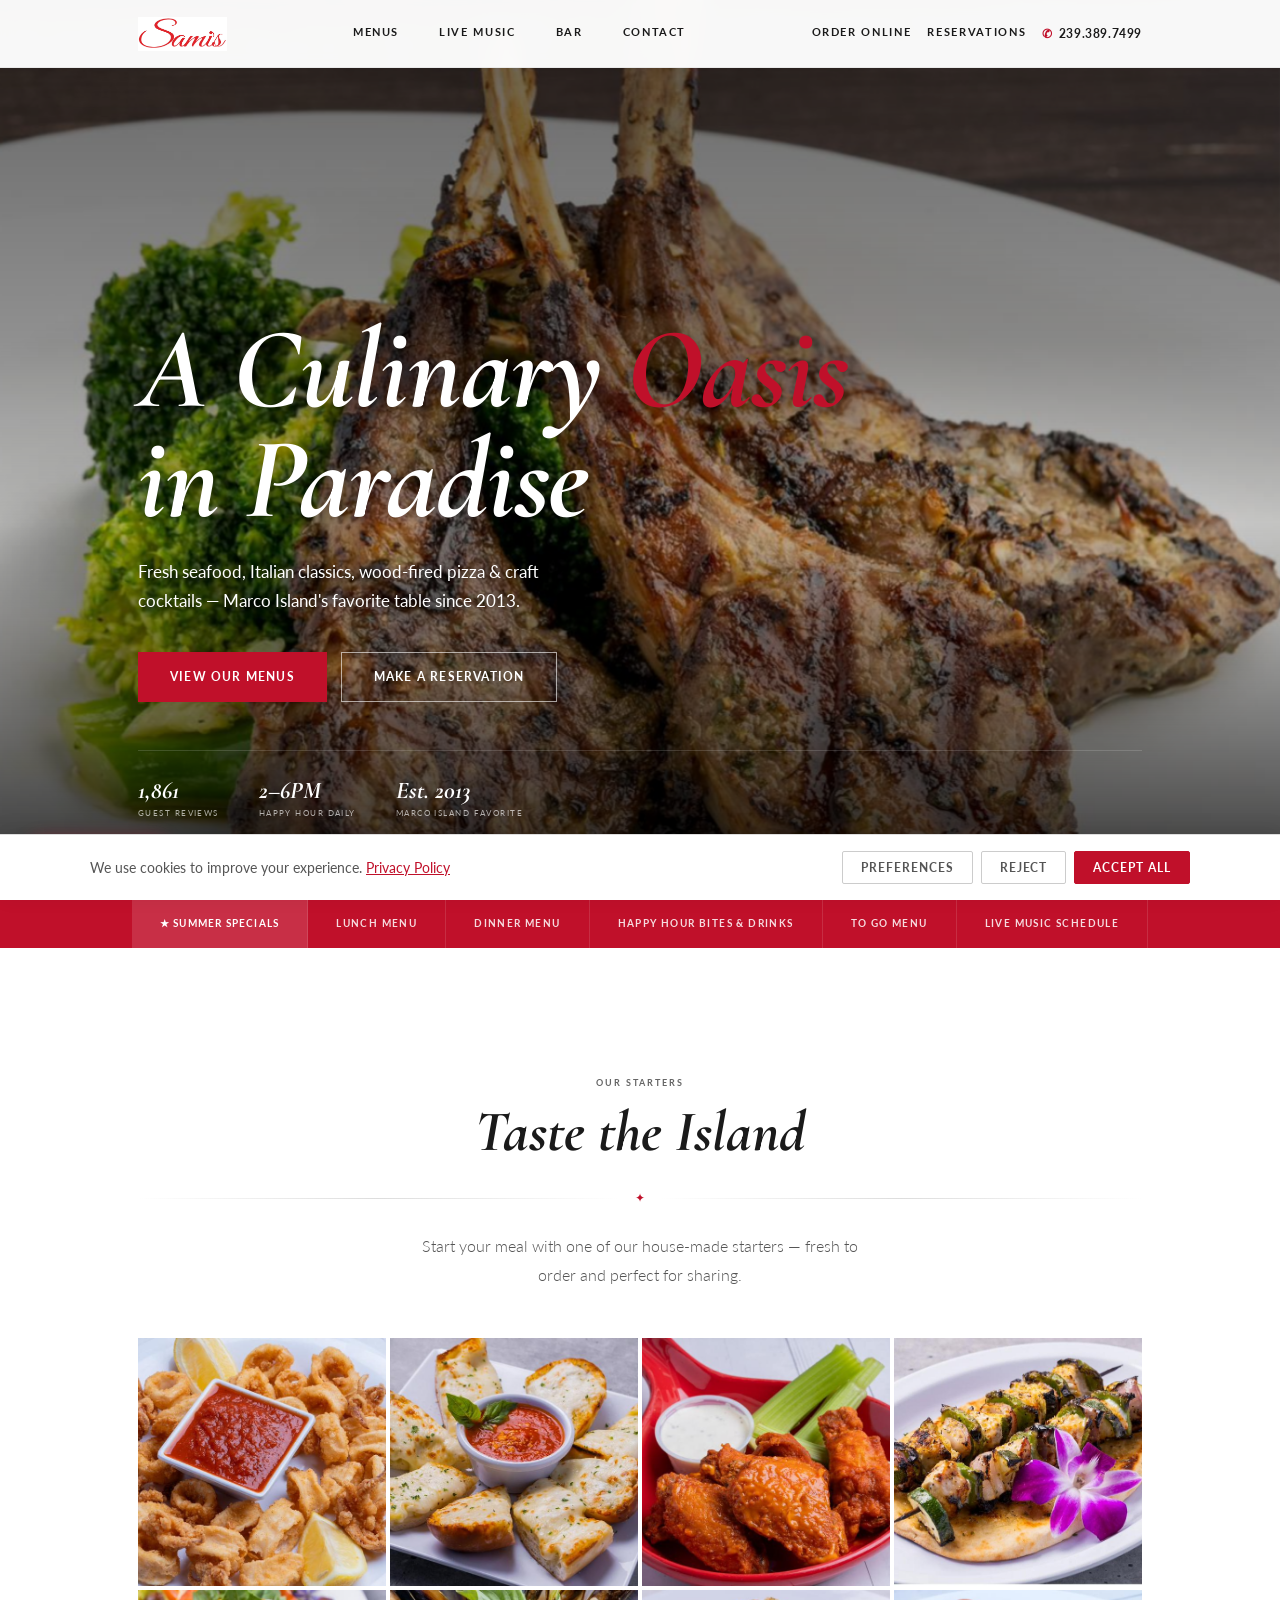
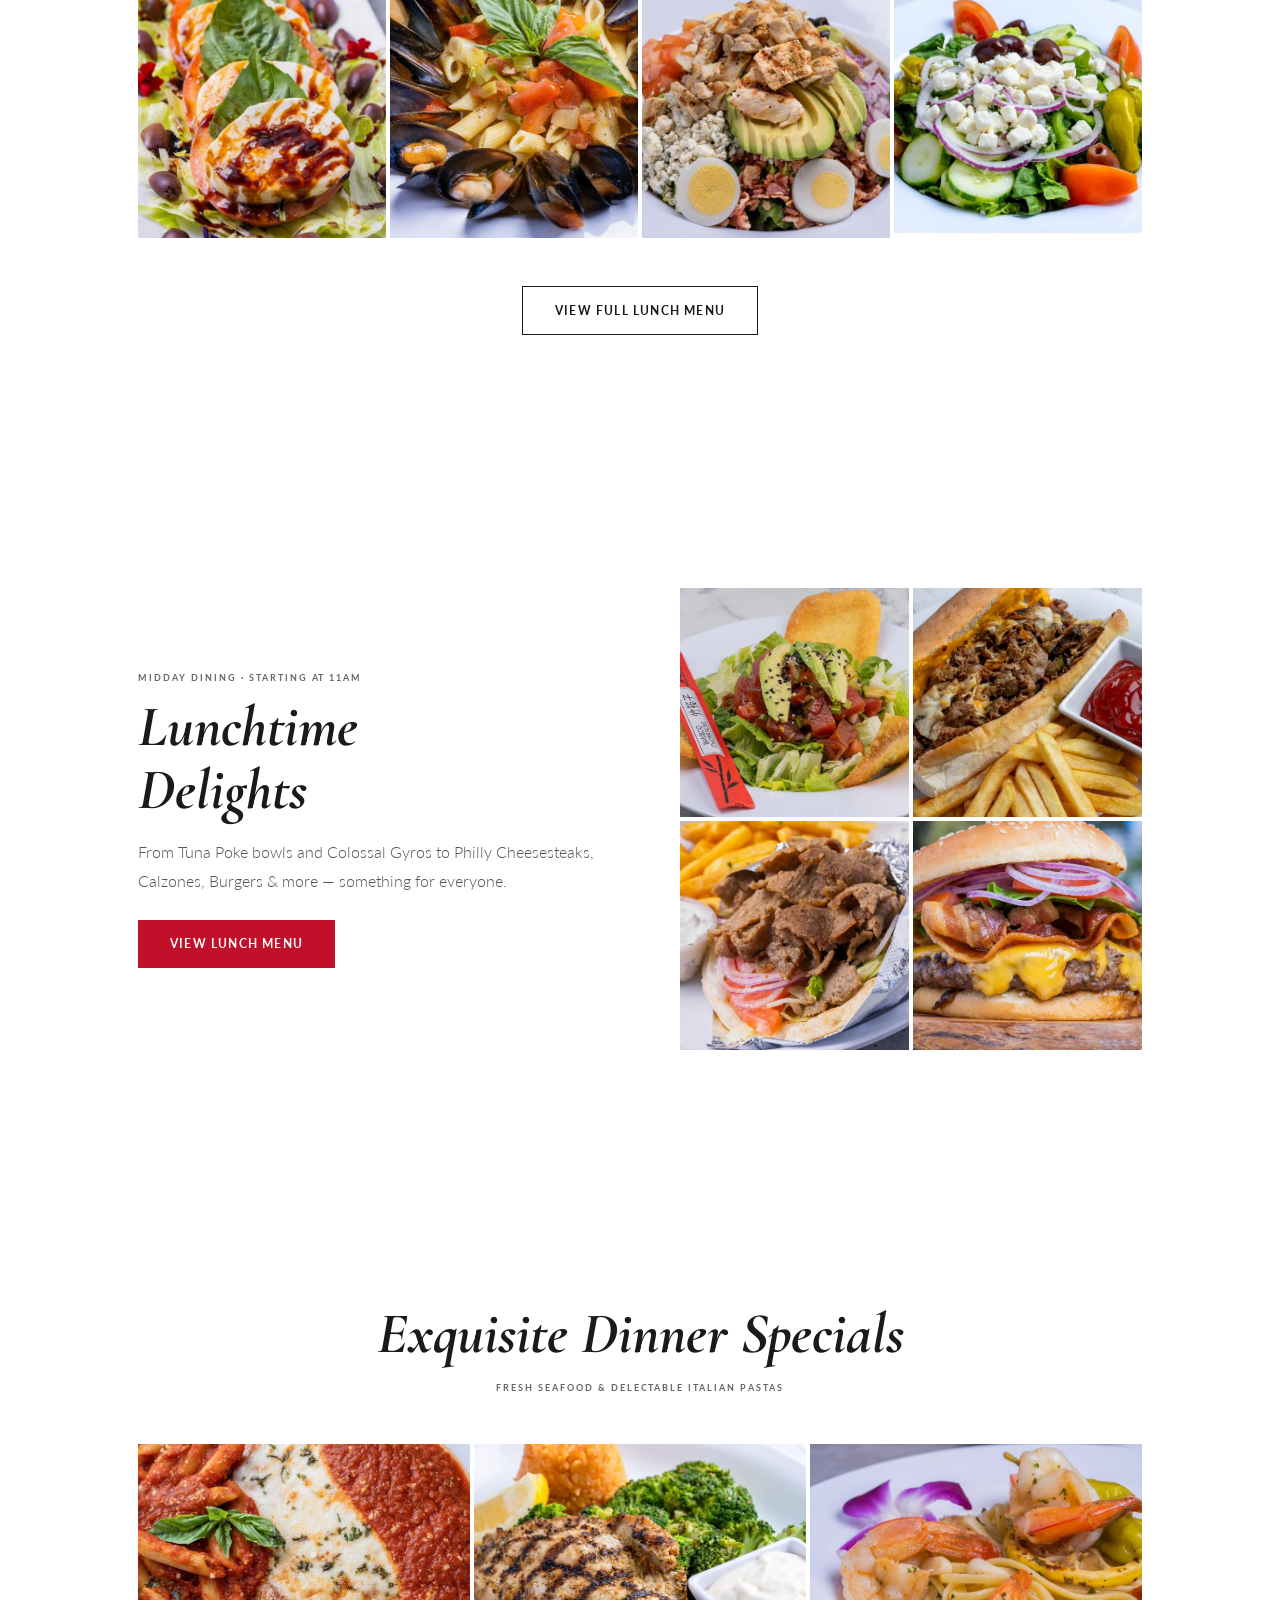
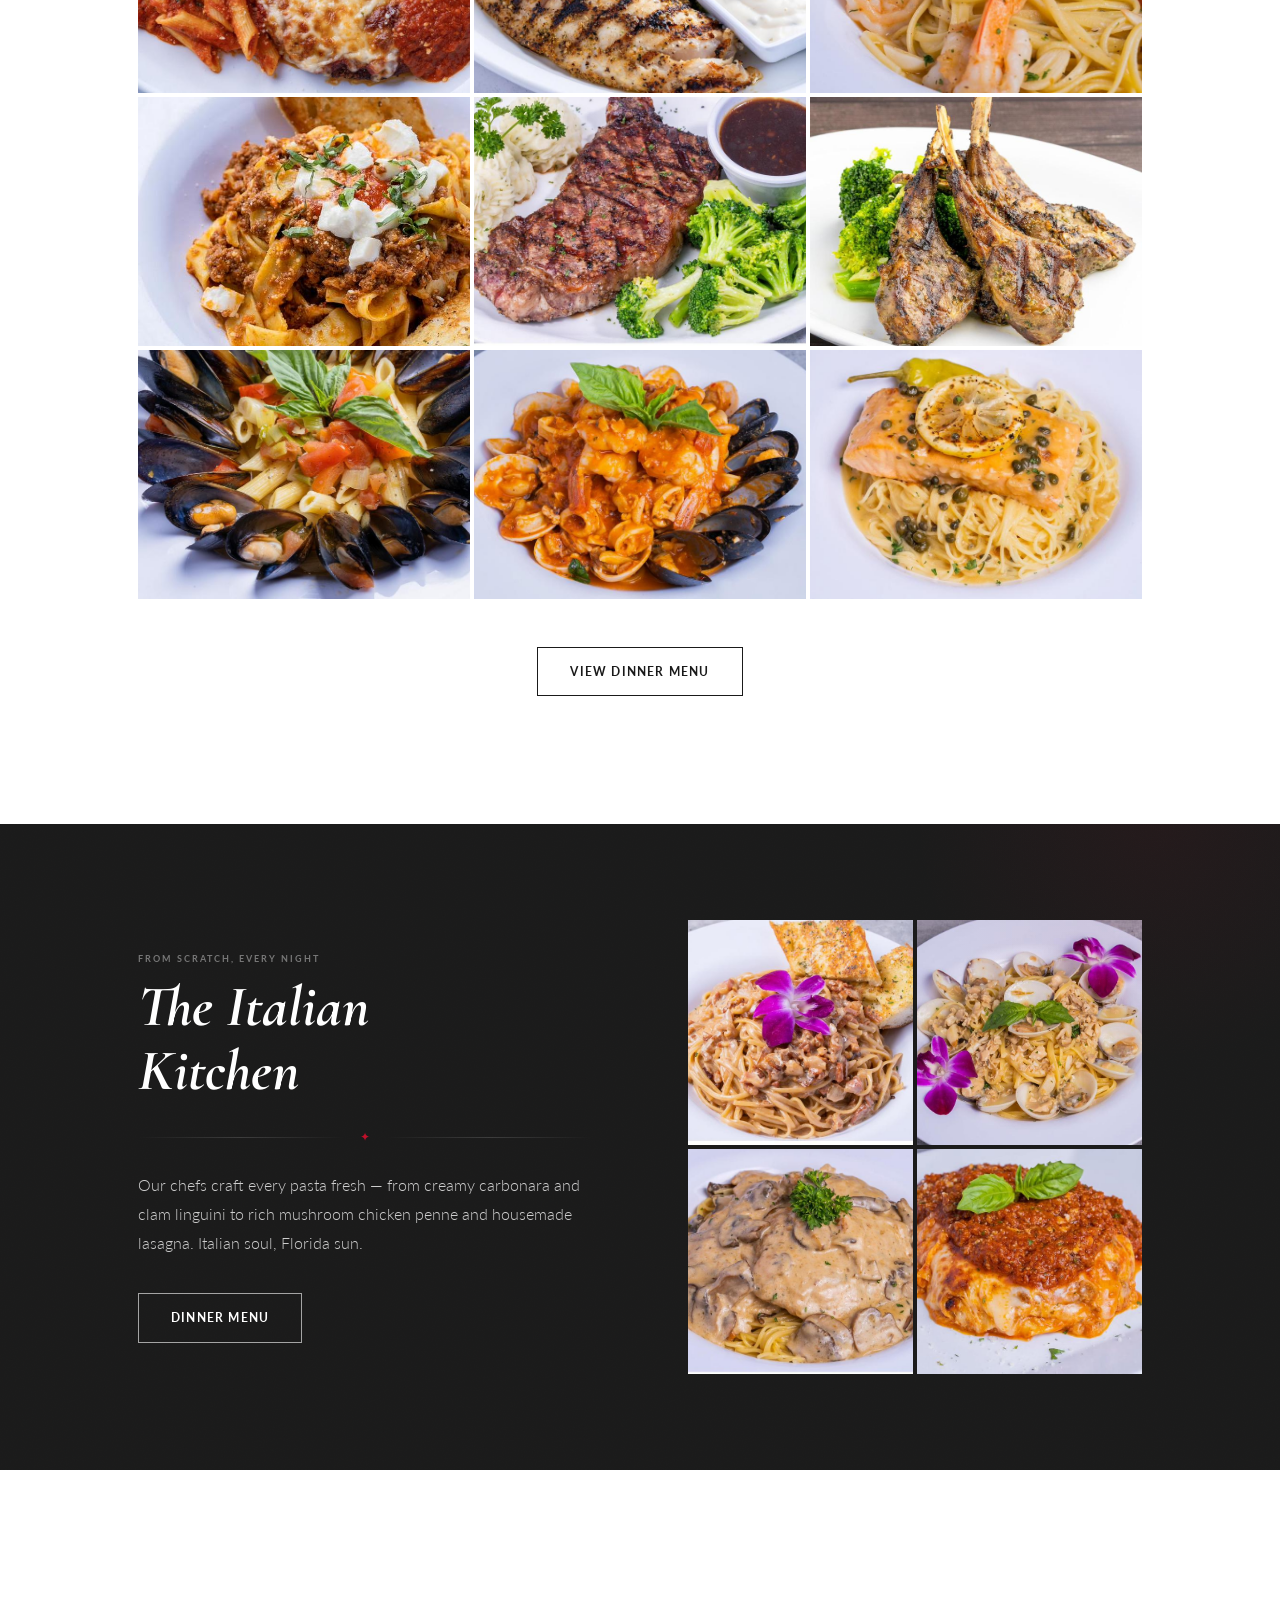
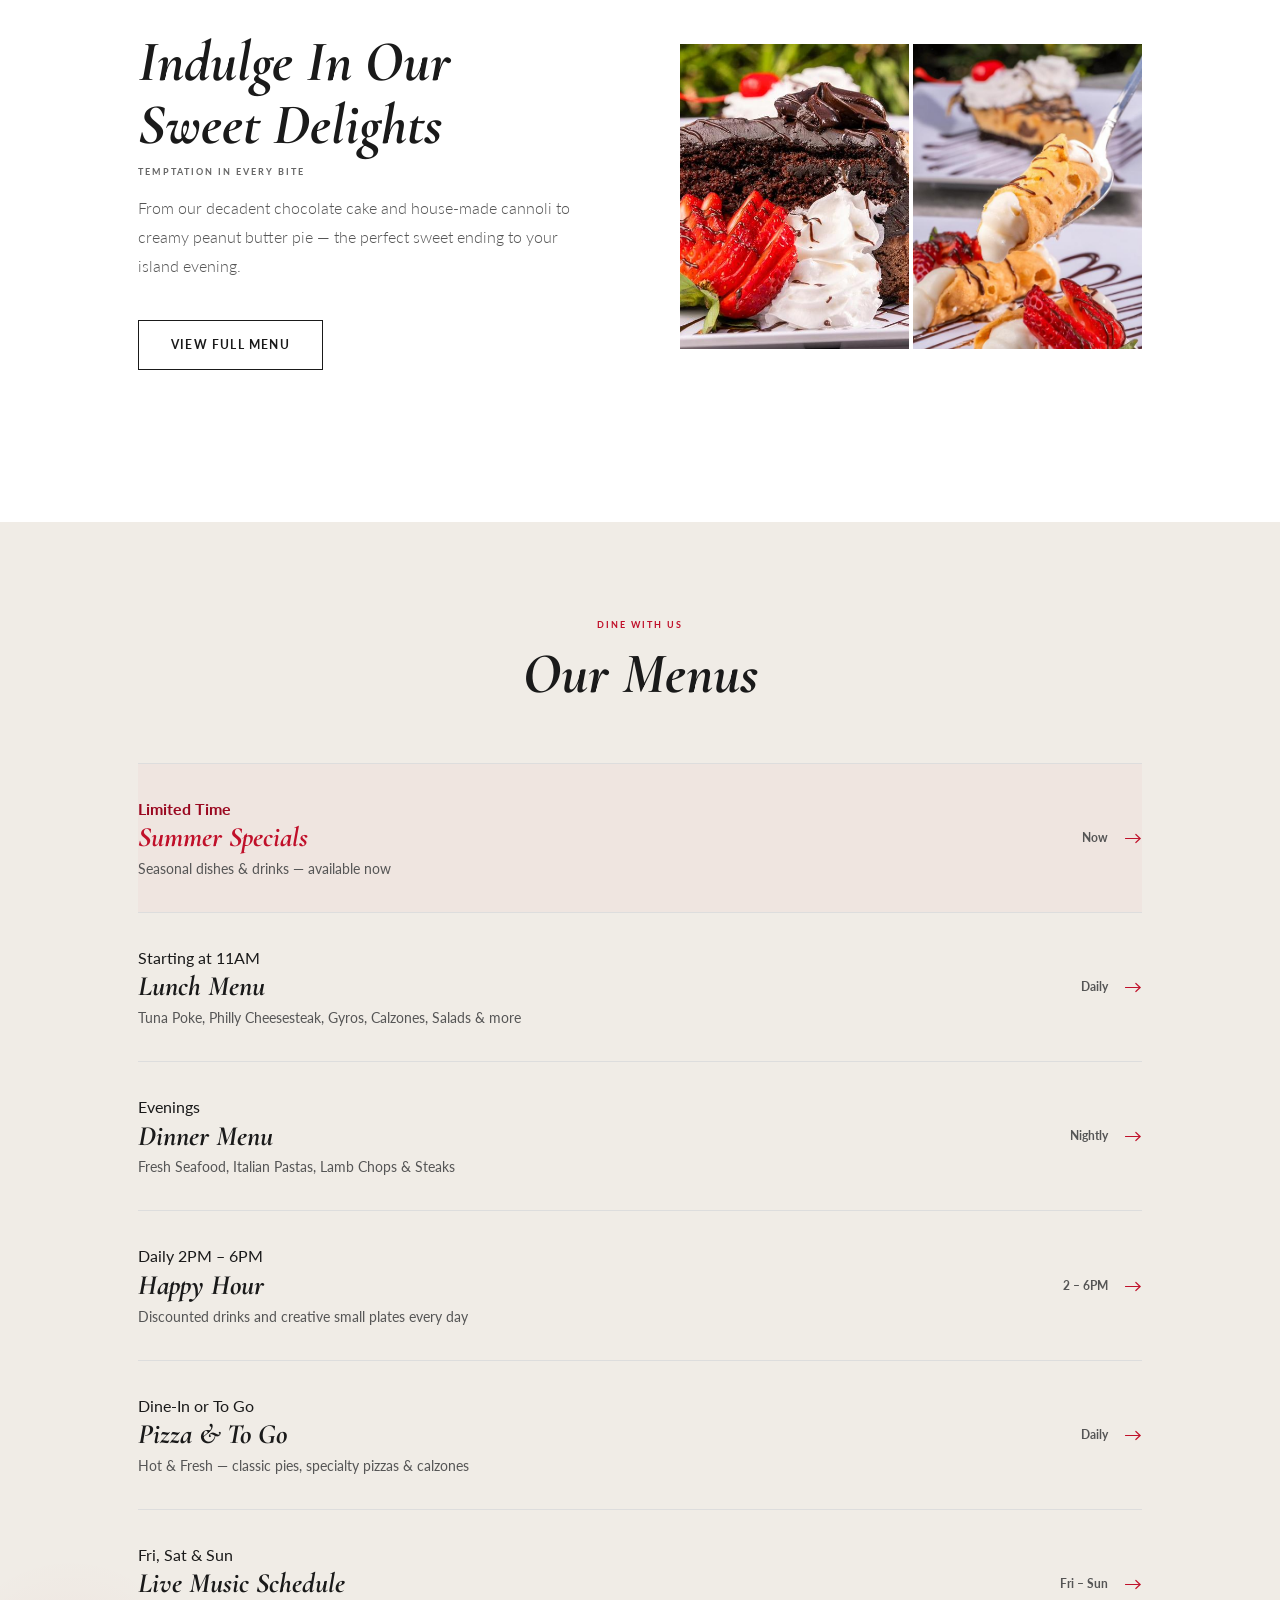
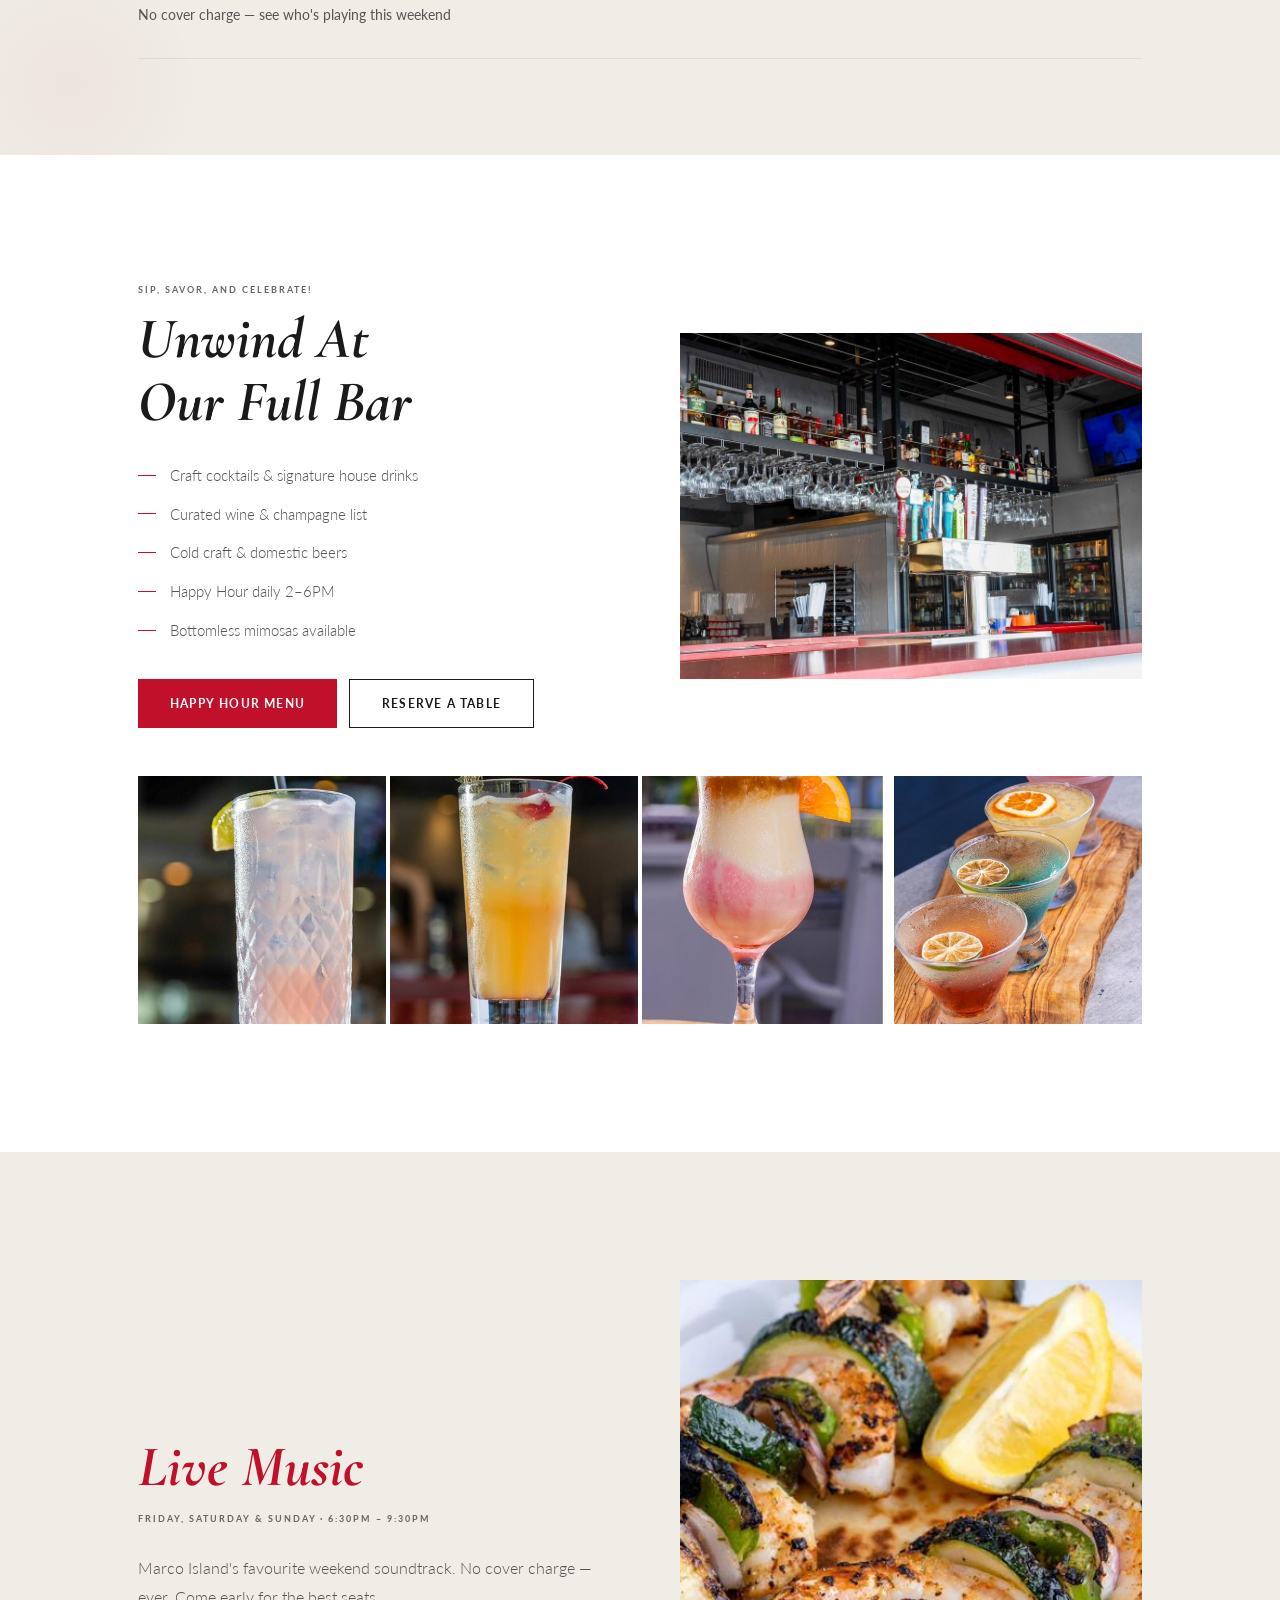
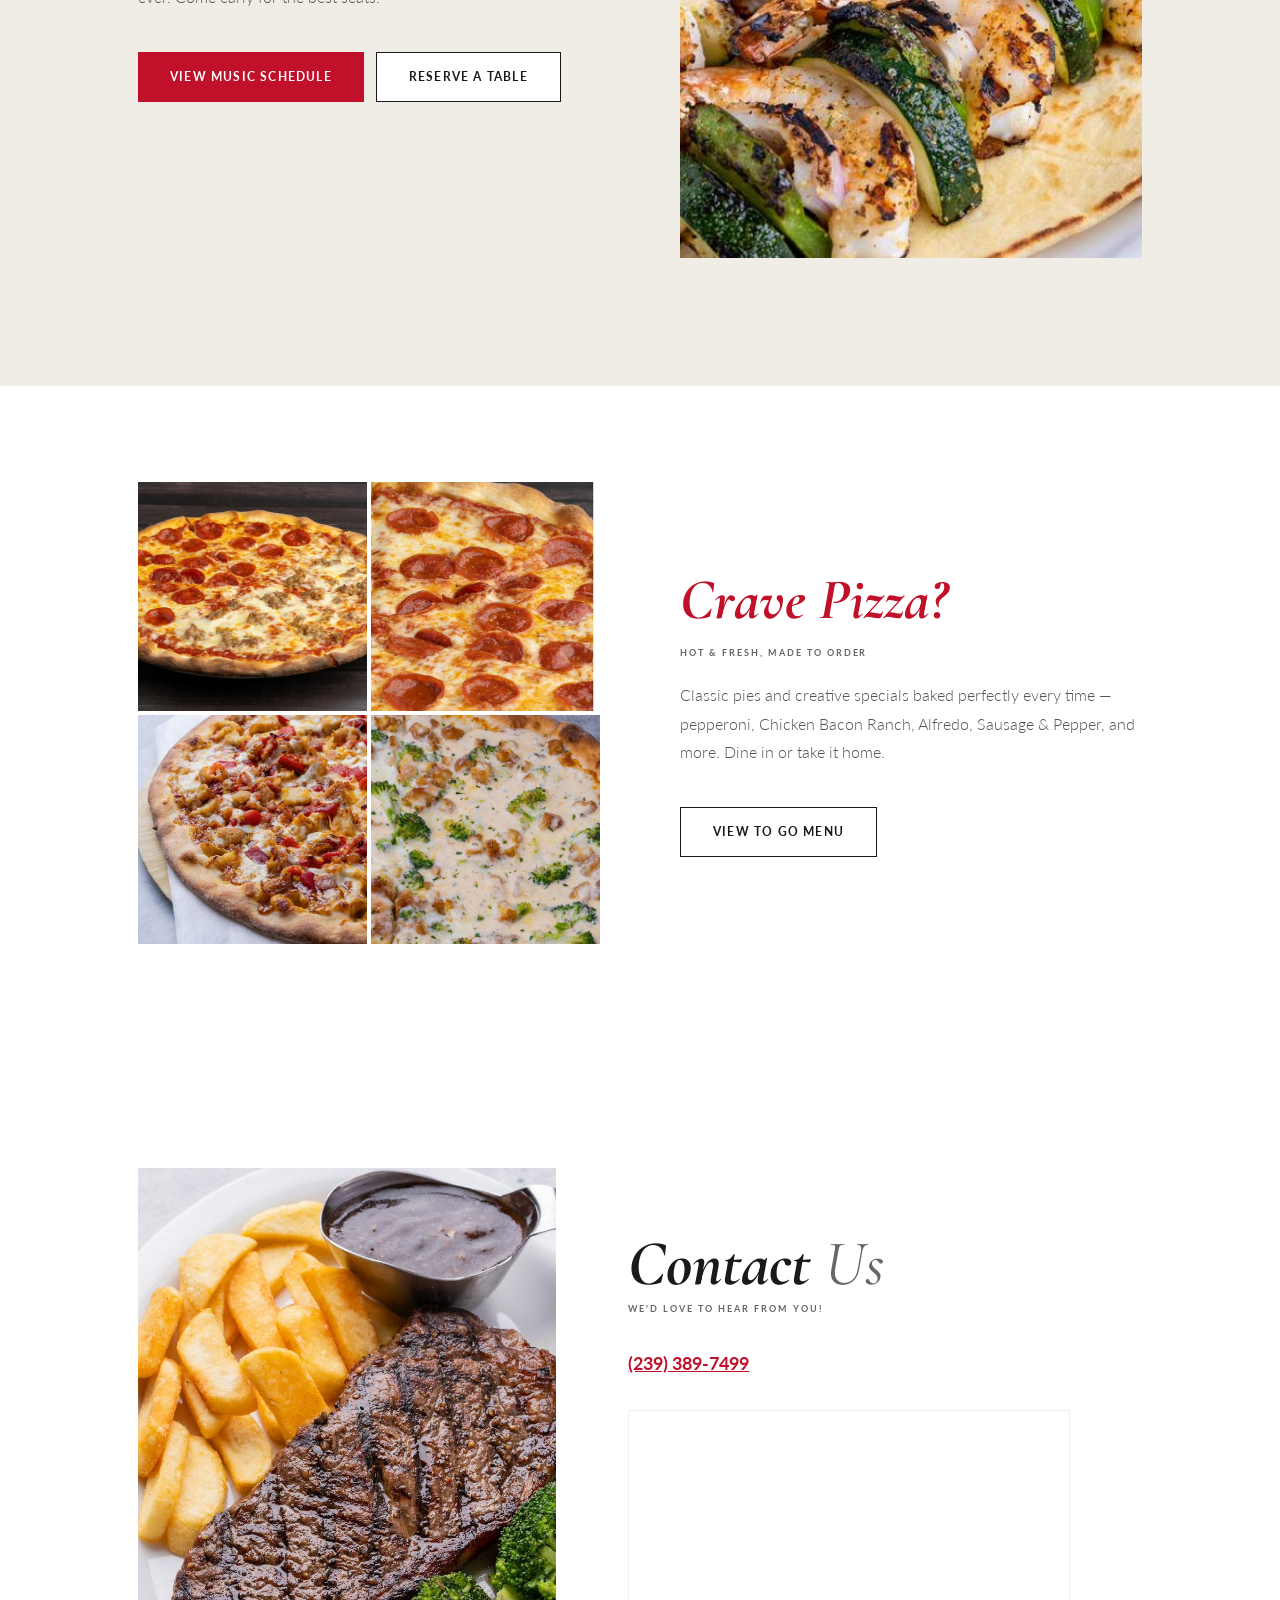
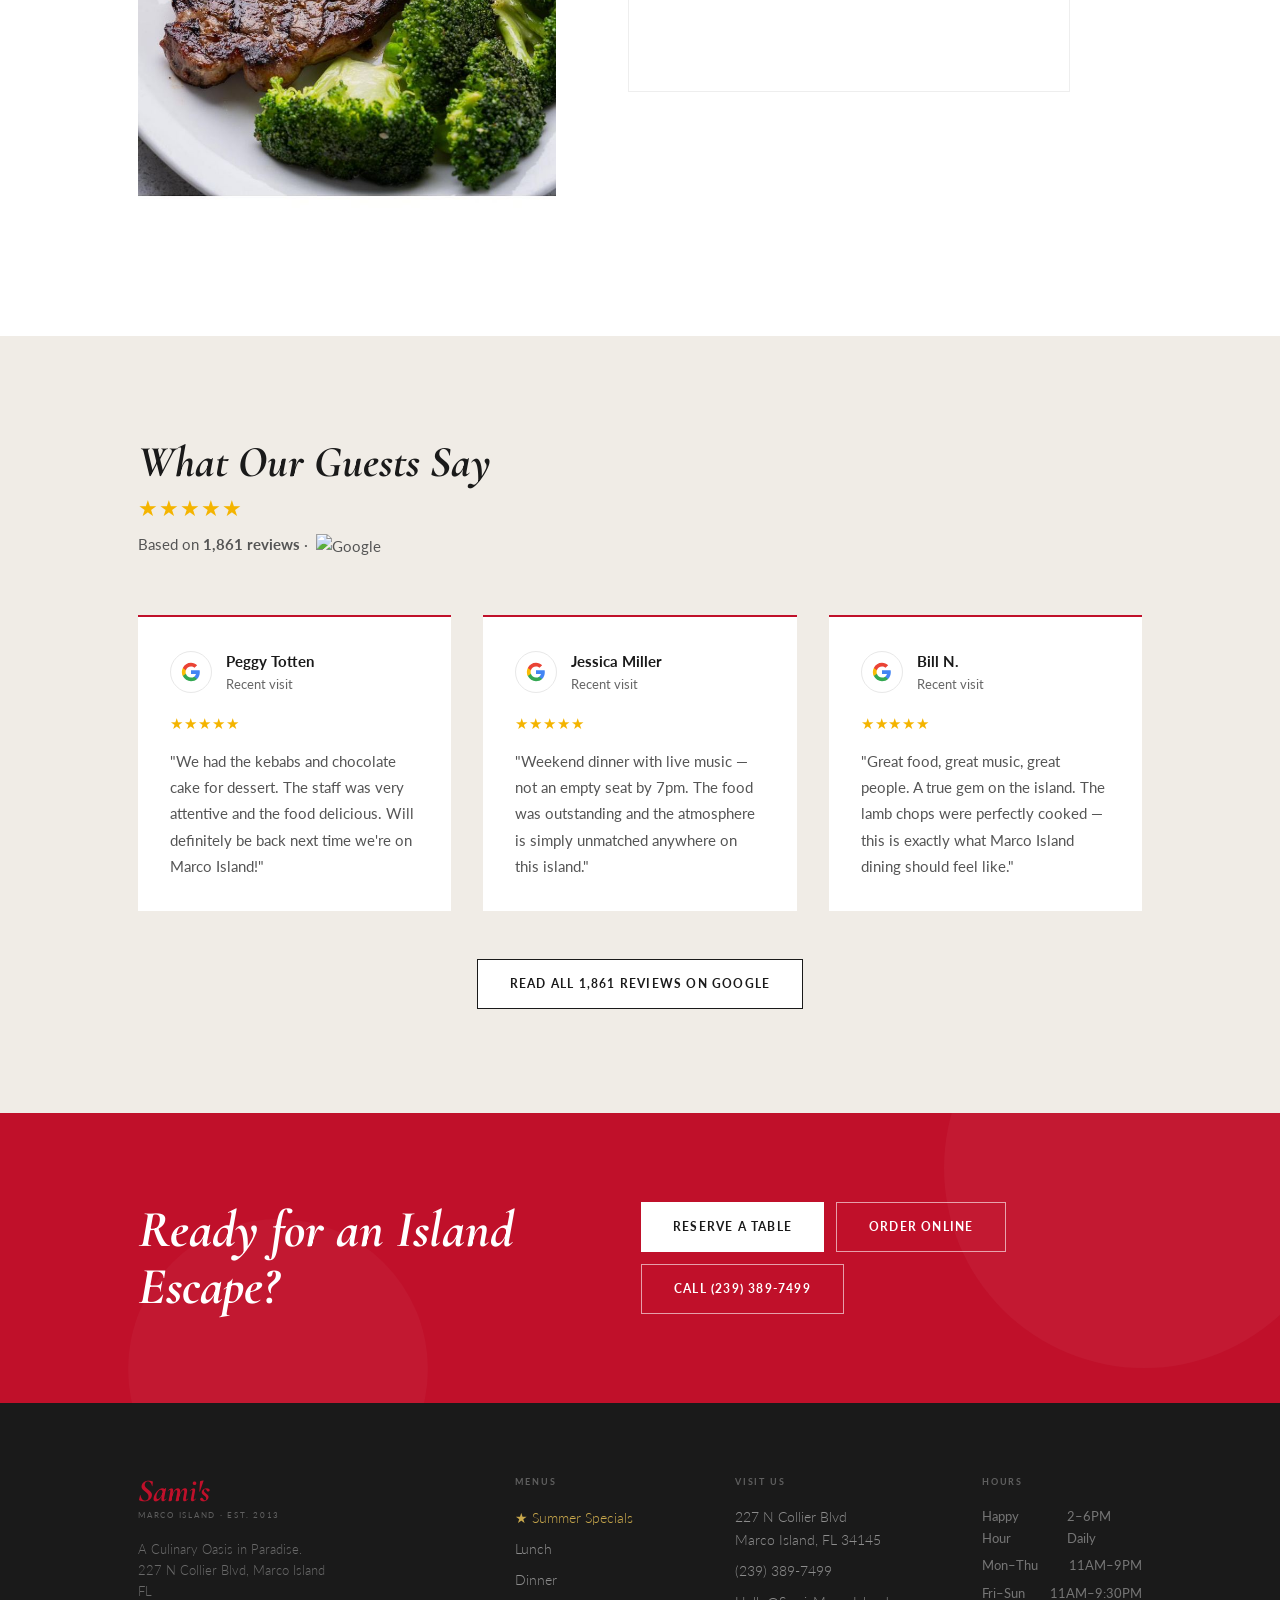
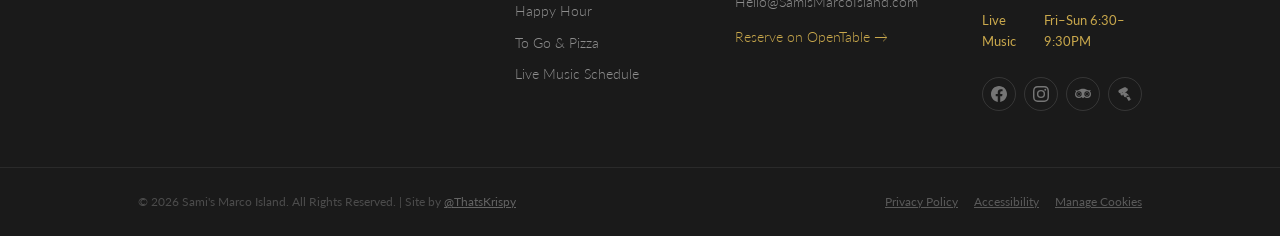
==== commit 53573e49: "audit: comprehensive quality pass per ThatsKrispy standards SEO: - Add favicon.ico + apple-touch-ico" ====
--- a/index.html
+++ b/index.html
@@ -10,9 +10,23 @@
 <meta property="og:title" content="Sami's Marco Island — A Culinary Oasis in Paradise"/>
 <meta property="og:description" content="Fresh seafood, Italian classics, live music Fri–Sun 6:30–9:30PM. Marco Island's favorite restaurant."/>
 <meta property="og:url" content="https://www.samismarcoisland.com/"/>
-<meta property="og:image" content="https://www.samismarcoisland.com/assets/images/hero-lamb.jpg"/>
+<meta property="og:image" content="https://www.samismarcoisland.com/assets/images/og-image.jpg"/>
+<meta property="og:image:width" content="1200"/>
+<meta property="og:image:height" content="630"/>
 <meta name="twitter:card" content="summary_large_image"/>
+<meta name="twitter:title" content="Sami's Marco Island — Restaurant, Bar &amp; Live Music"/>
+<meta name="twitter:description" content="Fresh seafood, Italian classics, wood-fired pizza &amp; live music Fri–Sun 6:30–9:30PM. 227 N Collier Blvd, Marco Island FL."/>
+<meta name="twitter:image" content="https://www.samismarcoisland.com/assets/images/og-image.jpg"/>
 <script type="application/ld+json">{"@context":"https://schema.org","@type":"Restaurant","name":"Sami's","alternateName":"Sami's Marco Island","description":"A Culinary Oasis in Paradise. Fresh seafood, Italian pastas, wood-fired pizza, live music Friday–Sunday 6:30–9:30PM, full bar on Marco Island FL.","url":"https://www.samismarcoisland.com","telephone":"+12393897499","email":"Hello@SamisMarcoIsland.com","image":"https://www.samismarcoisland.com/assets/images/hero-lamb.jpg","address":{"@type":"PostalAddress","streetAddress":"227 N Collier Blvd","addressLocality":"Marco Island","addressRegion":"FL","postalCode":"34145","addressCountry":"US"},"geo":{"@type":"GeoCoordinates","latitude":25.9425129,"longitude":-81.7321014},"openingHoursSpecification":[{"@type":"OpeningHoursSpecification","dayOfWeek":["Monday","Tuesday","Wednesday","Thursday"],"opens":"11:00","closes":"21:00"},{"@type":"OpeningHoursSpecification","dayOfWeek":["Friday","Saturday","Sunday"],"opens":"11:00","closes":"21:30"}],"priceRange":"$$","servesCuisine":["Seafood","Italian","American","Pizza","Mediterranean"],"aggregateRating":{"@type":"AggregateRating","ratingValue":"4.5","reviewCount":"1861","bestRating":"5"},"sameAs":["https://www.facebook.com/SamisMarcoIsland/","https://www.instagram.com/SamisMarcoIsland","https://www.tripadvisor.com/Restaurant_Review-g34420-d6662990-Reviews-Sami_s-Marco_Island_Florida.html","https://www.yelp.com/biz/samis-marco-island-marco-island"]}</script>
+<link rel="icon" type="image/x-icon" href="/favicon.ico"/>
+<link rel="apple-touch-icon" href="/apple-touch-icon.png"/>
+<meta name="theme-color" content="#C0102A"/>
+<meta name="robots" content="index, follow"/>
+<meta name="geo.region" content="US-FL"/>
+<meta name="geo.placename" content="Marco Island, Florida"/>
+<meta name="geo.position" content="25.9425129;-81.7321014"/>
+<meta name="ICBM" content="25.9425129, -81.7321014"/>
+<link rel="preload" as="image" href="/assets/images/hero-lamb.jpg" fetchpriority="high"/>
 <link rel="preconnect" href="https://fonts.googleapis.com"/>
 <link rel="preconnect" href="https://fonts.gstatic.com" crossorigin/>
 <link href="https://fonts.googleapis.com/css2?family=Cormorant+Garamond:ital,wght@0,400;0,600;0,700;1,400;1,600;1,700&family=Lato:wght@300;400;700&display=swap" rel="stylesheet"/>
@@ -429,9 +443,9 @@
 <div class="ck-bar" id="ckB" role="dialog" aria-label="Cookie consent">
   <div class="ck-in"><p>We use cookies to improve your experience. <a href="privacy.html">Privacy Policy</a></p><div class="ck-btns"><button class="cb cb-g" id="ckPr">Preferences</button><button class="cb cb-g" id="ckRj">Reject</button><button class="cb cb-a" id="ckAc">Accept All</button></div></div>
 </div>
-<div class="ck-modal" id="ckM" hidden role="dialog" aria-modal="true" aria-labelledby="ckMH">
+<div class="ck-modal" id="ckM" hidden role="dialog" aria-modal="true" aria-labelledby="ckMH" aria-describedby="ckMDesc">
   <div class="ck-box">
-    <h2 id="ckMH">Cookie Preferences</h2><p>Choose which cookies to allow. Essential cookies are always active.</p>
+    <h2 id="ckMH">Cookie Preferences</h2><p id="ckMDesc">Choose which cookies to allow. Essential cookies are always active.</p>
     <div class="ck-row"><div><strong>Essential</strong><span>Required for the site to function.</span></div><label class="sw lk"><input type="checkbox" checked disabled/><span class="sw-t"></span></label></div>
     <div class="ck-row"><div><strong>Analytics</strong><span>Helps us understand site usage.</span></div><label class="sw"><input type="checkbox" id="pA"/><span class="sw-t"></span></label></div>
     <div class="ck-row"><div><strong>Marketing</strong><span>Supports personalised advertising.</span></div><label class="sw"><input type="checkbox" id="pMk"/><span class="sw-t"></span></label></div>
@@ -442,7 +456,7 @@
 <!-- HEADER -->
 <header class="hdr" id="hdr">
   <div class="w hi">
-    <a href="/" class="logo" aria-label="Sami's Marco Island — home"><img src="assets/images/logo.png" alt="Sami's" width="110" height="34"/></a>
+    <a href="/" class="logo" aria-label="Sami's Marco Island — home"><img src="assets/images/logo.png" alt="Sami's Marco Island restaurant logo" width="110" height="34" decoding="async"/></a>
     <nav class="nd" role="navigation" aria-label="Primary">
       <a href="#food" class="nl">Menus</a>
       <a href="#music" class="nl">Live Music</a>
@@ -474,7 +488,7 @@
 <!-- HERO -->
 <section class="hero" aria-label="Sami's Marco Island">
   <div class="hero-img" id="heroImg">
-    <img src="assets/images/hero-lamb.jpg" alt="Herb-crusted New Zealand lamb chops — Sami's signature dish" fetchpriority="high" loading="eager" decoding="async" width="1800" height="1200"/>
+    <img src="assets/images/hero-lamb.jpg" alt="New Zealand lamb chops — Sami's signature dish, Marco Island FL" fetchpriority="high" loading="eager" decoding="async" width="1800" height="1200"/>
   </div>
   <div class="hov" aria-hidden="true"></div>
   <div class="hcnt">
@@ -517,7 +531,7 @@
       <p class="sbody" style="margin:0 auto;text-align:center;color:#555;max-width:440px">Start your meal with one of our house-made starters — fresh to order and perfect for sharing.</p>
     </div>
     <div class="starters-grid">
-      <div class="ph si rv"><img src="assets/images/starter-calamari.jpg" alt="Golden calamari fritti" loading="lazy" decoding="async" width="600" height="600"/></div>
+      <div class="ph si rv"><img src="assets/images/starter-calamari.jpg" alt="Golden calamari fritti at Sami's Marco Island" loading="lazy" decoding="async" width="600" height="600"/></div>
       <div class="ph si rv d1"><img src="assets/images/starter-garlic-rolls.jpg" alt="Cheesy garlic bread" loading="lazy" decoding="async" width="600" height="600"/></div>
       <div class="ph si rv d2"><img src="assets/images/starter-wings.jpg" alt="Crispy chicken wings" loading="lazy" decoding="async" width="600" height="600"/></div>
       <div class="ph si rv d3"><img src="assets/images/starter-kebabs.jpg" alt="Grilled chicken kebabs" loading="lazy" decoding="async" width="600" height="600"/></div>
@@ -647,7 +661,7 @@
           <a href="https://www.opentable.com/r/samis-marco-island-reservations-marco-island?restref=1485190" class="btn-outline" target="_blank" rel="noopener noreferrer">Reserve a Table</a>
         </div>
       </div>
-      <div class="bar-photo rv-r"><div class="ph"><img src="assets/images/bar-wide.jpg" alt="Sami's full-service bar" loading="lazy" decoding="async" width="1100" height="730"/></div></div>
+      <div class="bar-photo rv-r"><div class="ph"><img src="assets/images/bar-wide.jpg" alt="Full-service bar at Sami's restaurant Marco Island FL" loading="lazy" decoding="async" width="1100" height="730"/></div></div>
     </div>
     <div class="cocktail-strip rv">
       <div class="ph ci"><img src="assets/images/bar-lychee-martini.jpg" alt="Lychee martini" loading="lazy" decoding="async" width="400" height="400"/></div>
@@ -671,7 +685,7 @@
           <a href="https://www.opentable.com/r/samis-marco-island-reservations-marco-island?restref=1485190" class="btn-outline" target="_blank" rel="noopener noreferrer">Reserve a Table</a>
         </div>
       </div>
-      <div class="music-photo rv-r"><div class="ph"><img src="assets/images/music-feature.jpg" alt="Sami's signature shrimp skewers" loading="lazy" decoding="async" width="800" height="1000"/></div></div>
+      <div class="music-photo rv-r"><div class="ph"><img src="assets/images/music-feature.jpg" alt="Grilled shrimp skewers — Sami's Marco Island live music nights" loading="lazy" decoding="async" width="800" height="1000"/></div></div>
     </div>
   </div>
 </section>
@@ -700,7 +714,7 @@
 <section class="contact-sec sec" id="contact" aria-labelledby="contact-h">
   <div class="w">
     <div class="contact-split">
-      <div class="contact-img rv-scale"><div class="ph"><img src="assets/images/contact-feature.jpg" alt="NY strip steak and fries at Sami's Marco Island" loading="lazy" decoding="async" width="900" height="1200"/></div></div>
+      <div class="contact-img rv-scale"><div class="ph"><img src="assets/images/contact-feature.jpg" alt="NY strip steak and fries — Sami's Marco Island dinner menu" loading="lazy" decoding="async" width="900" height="1200"/></div></div>
       <div class="contact-info rv-r">
         <h2 id="contact-h" class="contact-h">Contact <span>Us</span></h2>
         <span class="contact-tagline">We'd Love to Hear From You!</span>
@@ -714,7 +728,7 @@
 <!-- REVIEWS -->
 <section class="rev-sec" aria-labelledby="rev-h">
   <div class="w">
-    <div class="rev-top rv"><div class="rev-score"><h2 id="rev-h">Excellent</h2><div class="rev-stars" aria-label="5 out of 5 stars">&#9733;&#9733;&#9733;&#9733;&#9733;</div><p class="rev-meta">Based on <strong>1,861 reviews</strong> · <img src="https://www.google.com/images/branding/googleg/1x/googleg_standard_color_128dp.png" alt="Google" width="14" height="14" style="display:inline;vertical-align:middle;margin-left:4px"/></p></div></div>
+    <div class="rev-top rv"><div class="rev-score"><h2 id="rev-h">What Our Guests Say</h2><div class="rev-stars" aria-label="5 out of 5 stars">&#9733;&#9733;&#9733;&#9733;&#9733;</div><p class="rev-meta">Based on <strong>1,861 reviews</strong> · <img src="https://www.google.com/images/branding/googleg/1x/googleg_standard_color_128dp.png" alt="Google" width="14" height="14" style="display:inline;vertical-align:middle;margin-left:4px"/></p></div></div>
     <div class="rev-grid">
       <article class="rc rv"><div class="rchd"><div class="rcav"><svg width="20" height="20" viewBox="0 0 24 24" aria-hidden="true"><path d="M22.56 12.25c0-.78-.07-1.53-.2-2.25H12v4.26h5.92c-.26 1.37-1.04 2.53-2.21 3.31v2.77h3.57c2.08-1.92 3.28-4.74 3.28-8.09z" fill="#4285F4"/><path d="M12 23c2.97 0 5.46-.98 7.28-2.66l-3.57-2.77c-.98.66-2.23 1.06-3.71 1.06-2.86 0-5.29-1.93-6.16-4.53H2.18v2.84C3.99 20.53 7.7 23 12 23z" fill="#34A853"/><path d="M5.84 14.09c-.22-.66-.35-1.36-.35-2.09s.13-1.43.35-2.09V7.07H2.18C1.43 8.55 1 10.22 1 12s.43 3.45 1.18 4.93l3.66-2.84z" fill="#FBBC05"/><path d="M12 5.38c1.62 0 3.06.56 4.21 1.64l3.15-3.15C17.45 2.09 14.97 1 12 1 7.7 1 3.99 3.47 2.18 7.07l3.66 2.84c.87-2.6 3.3-4.53 6.16-4.53z" fill="#EA4335"/></svg></div><div><div class="rcnm">Peggy Totten</div><div class="rcdt">Recent visit</div></div></div><div class="rcst">&#9733;&#9733;&#9733;&#9733;&#9733;</div><p class="rctx">"We had the kebabs and chocolate cake for dessert. The staff was very attentive and the food delicious. Will definitely be back next time we're on Marco Island!"</p></article>
       <article class="rc rv d2"><div class="rchd"><div class="rcav"><svg width="20" height="20" viewBox="0 0 24 24" aria-hidden="true"><path d="M22.56 12.25c0-.78-.07-1.53-.2-2.25H12v4.26h5.92c-.26 1.37-1.04 2.53-2.21 3.31v2.77h3.57c2.08-1.92 3.28-4.74 3.28-8.09z" fill="#4285F4"/><path d="M12 23c2.97 0 5.46-.98 7.28-2.66l-3.57-2.77c-.98.66-2.23 1.06-3.71 1.06-2.86 0-5.29-1.93-6.16-4.53H2.18v2.84C3.99 20.53 7.7 23 12 23z" fill="#34A853"/><path d="M5.84 14.09c-.22-.66-.35-1.36-.35-2.09s.13-1.43.35-2.09V7.07H2.18C1.43 8.55 1 10.22 1 12s.43 3.45 1.18 4.93l3.66-2.84z" fill="#FBBC05"/><path d="M12 5.38c1.62 0 3.06.56 4.21 1.64l3.15-3.15C17.45 2.09 14.97 1 12 1 7.7 1 3.99 3.47 2.18 7.07l3.66 2.84c.87-2.6 3.3-4.53 6.16-4.53z" fill="#EA4335"/></svg></div><div><div class="rcnm">Jessica Miller</div><div class="rcdt">Recent visit</div></div></div><div class="rcst">&#9733;&#9733;&#9733;&#9733;&#9733;</div><p class="rctx">"Weekend dinner with live music — not an empty seat by 7pm. The food was outstanding and the atmosphere is simply unmatched anywhere on this island."</p></article>
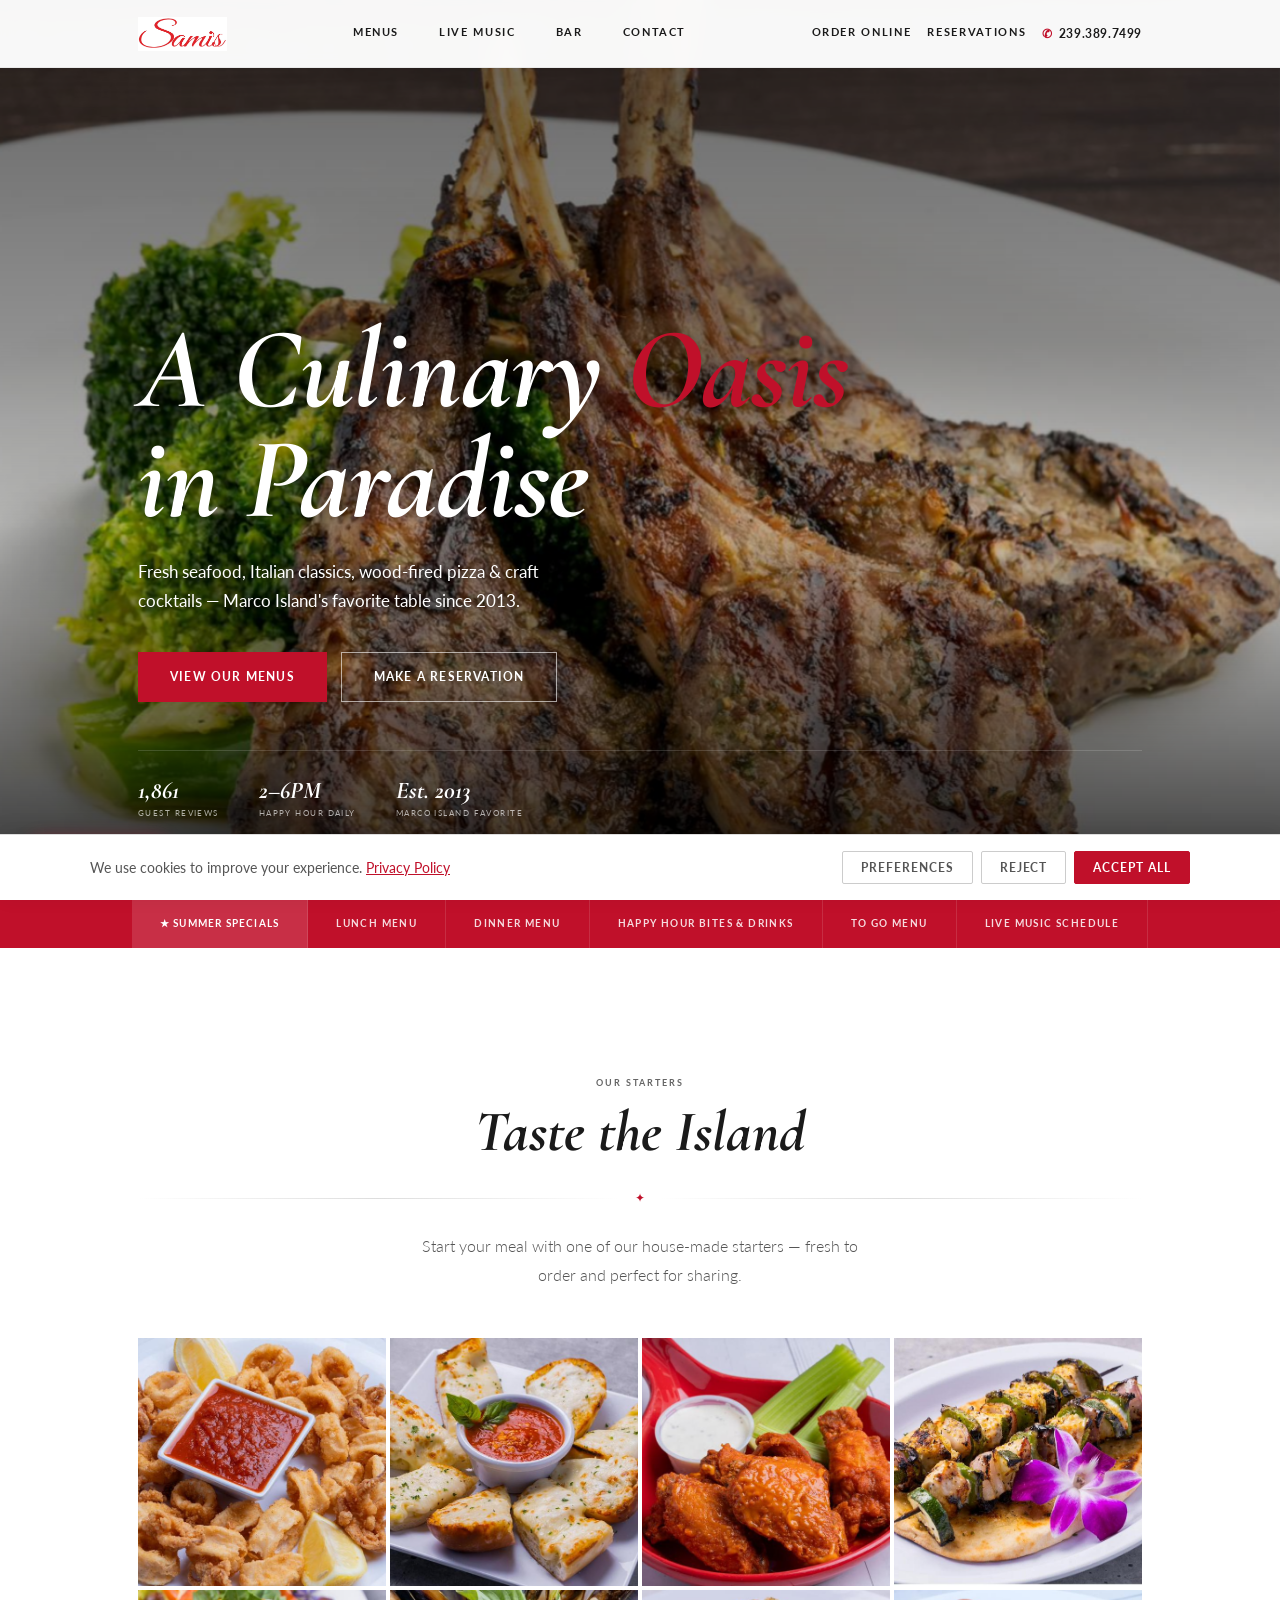
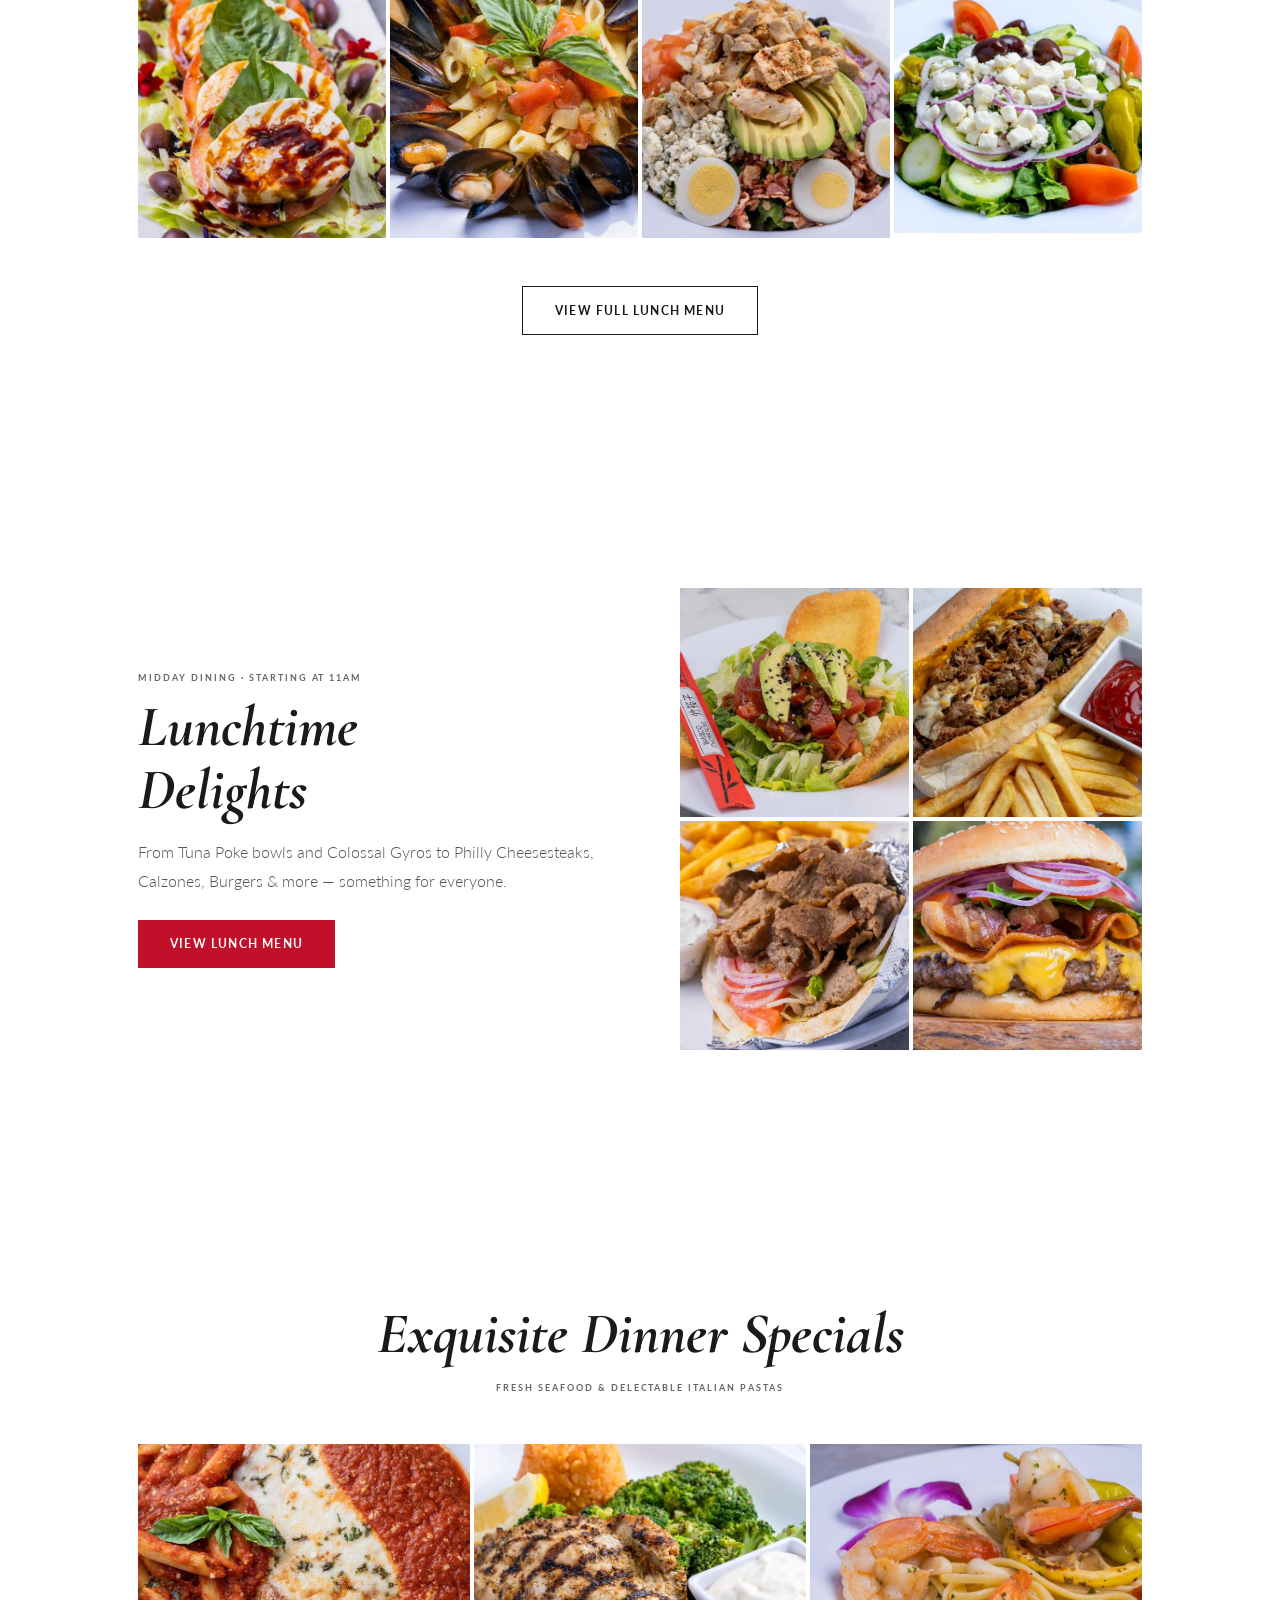
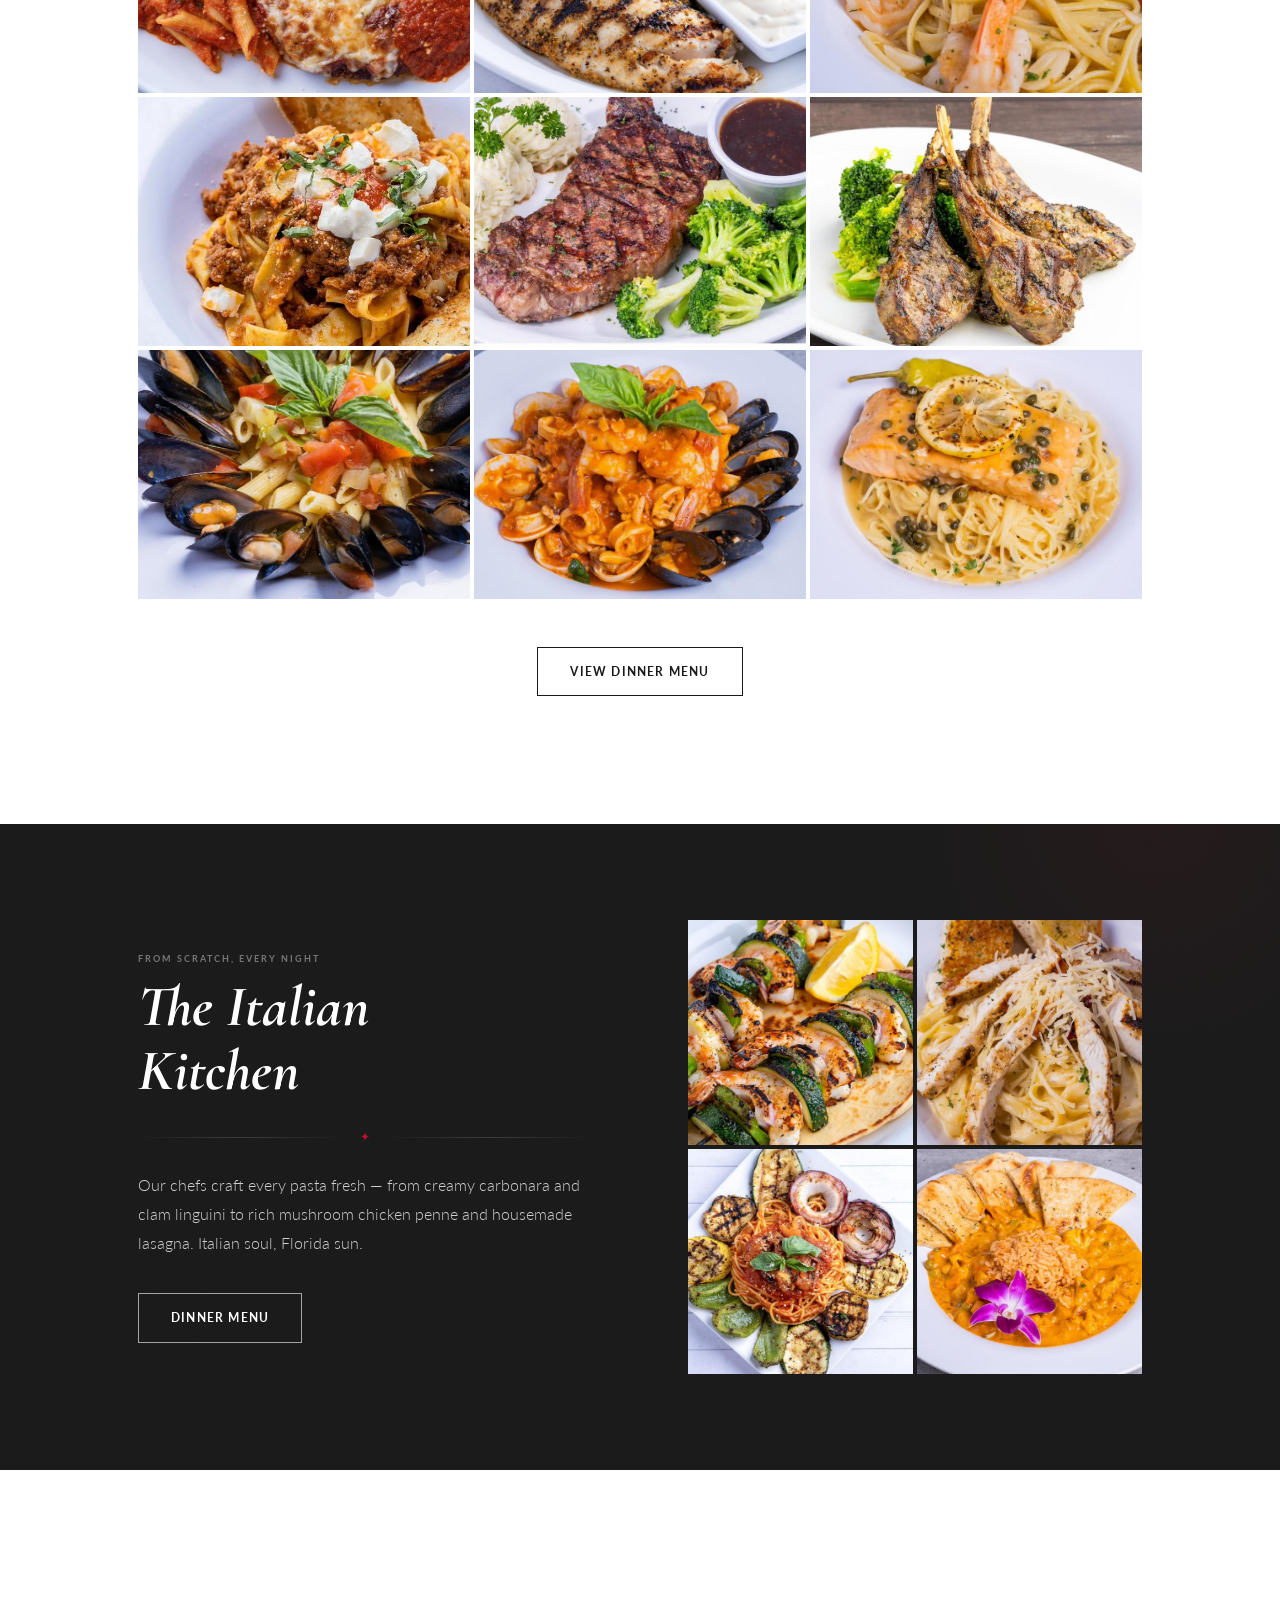
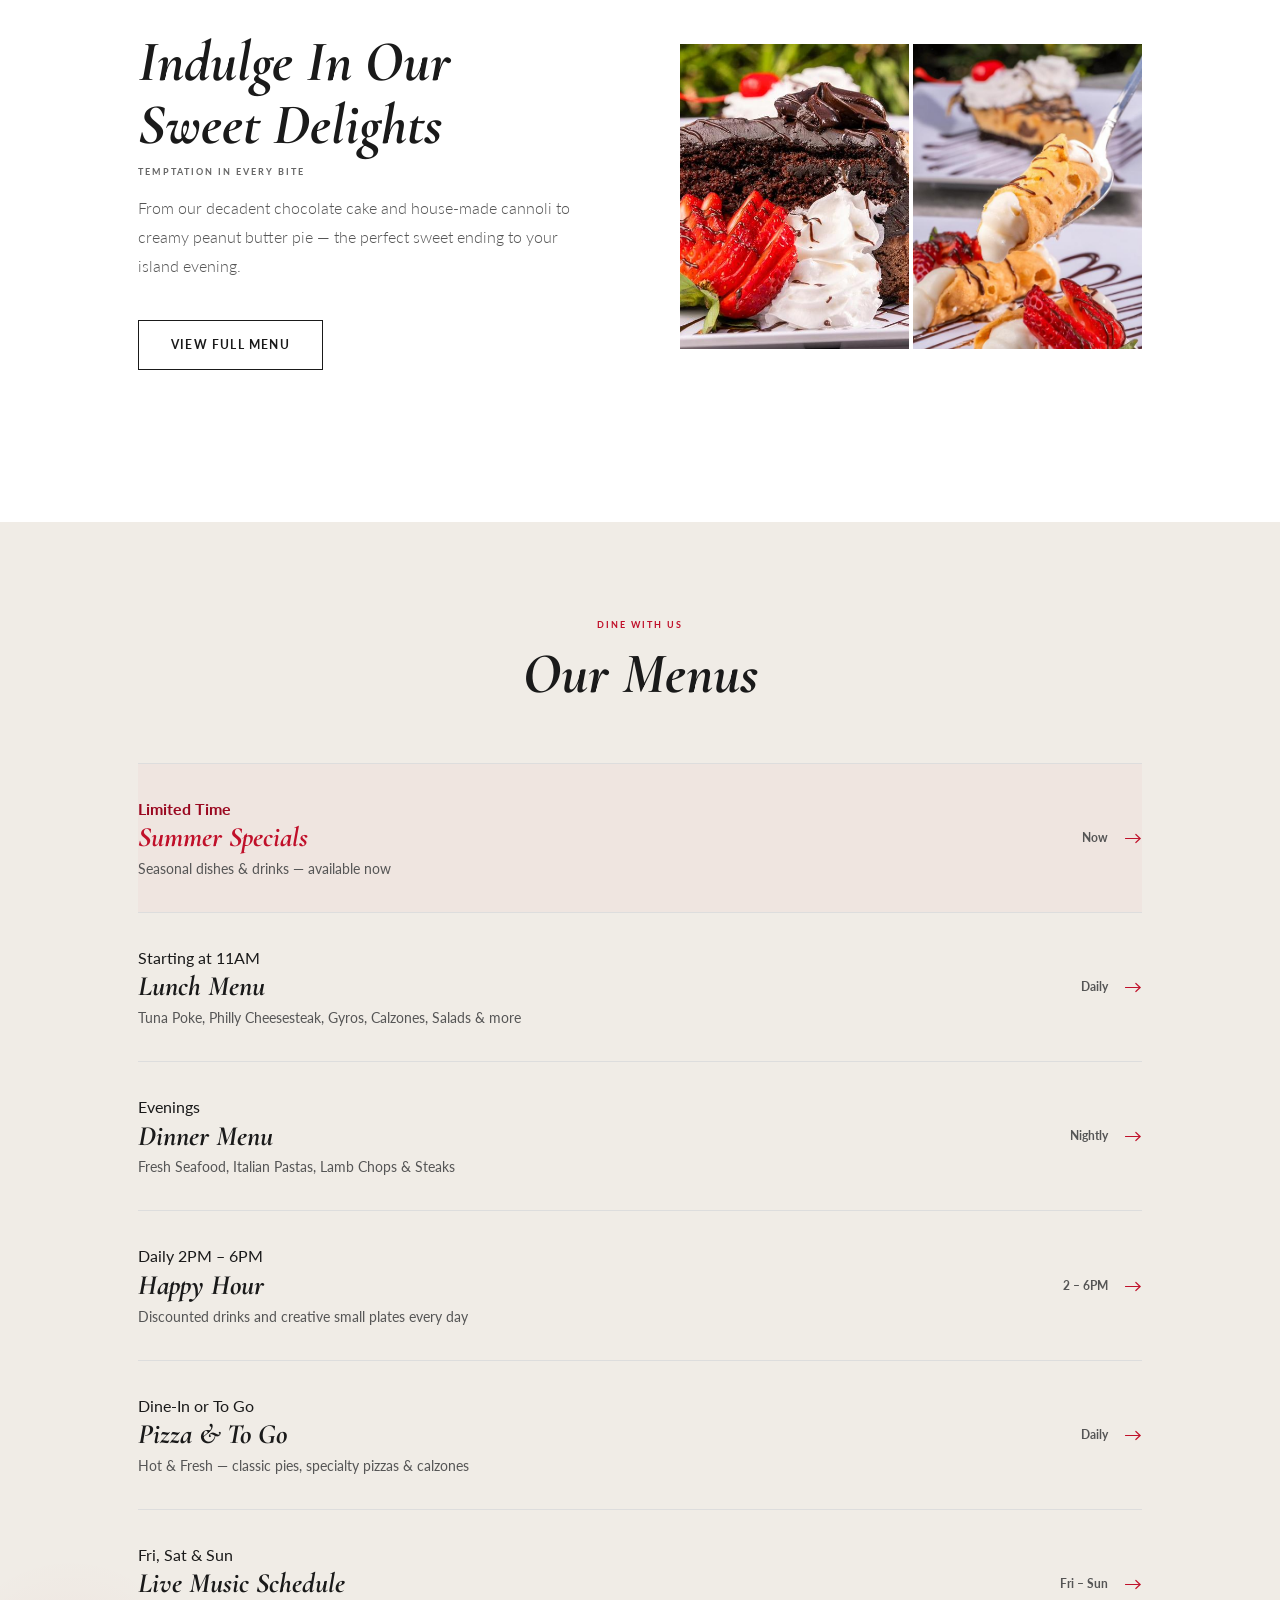
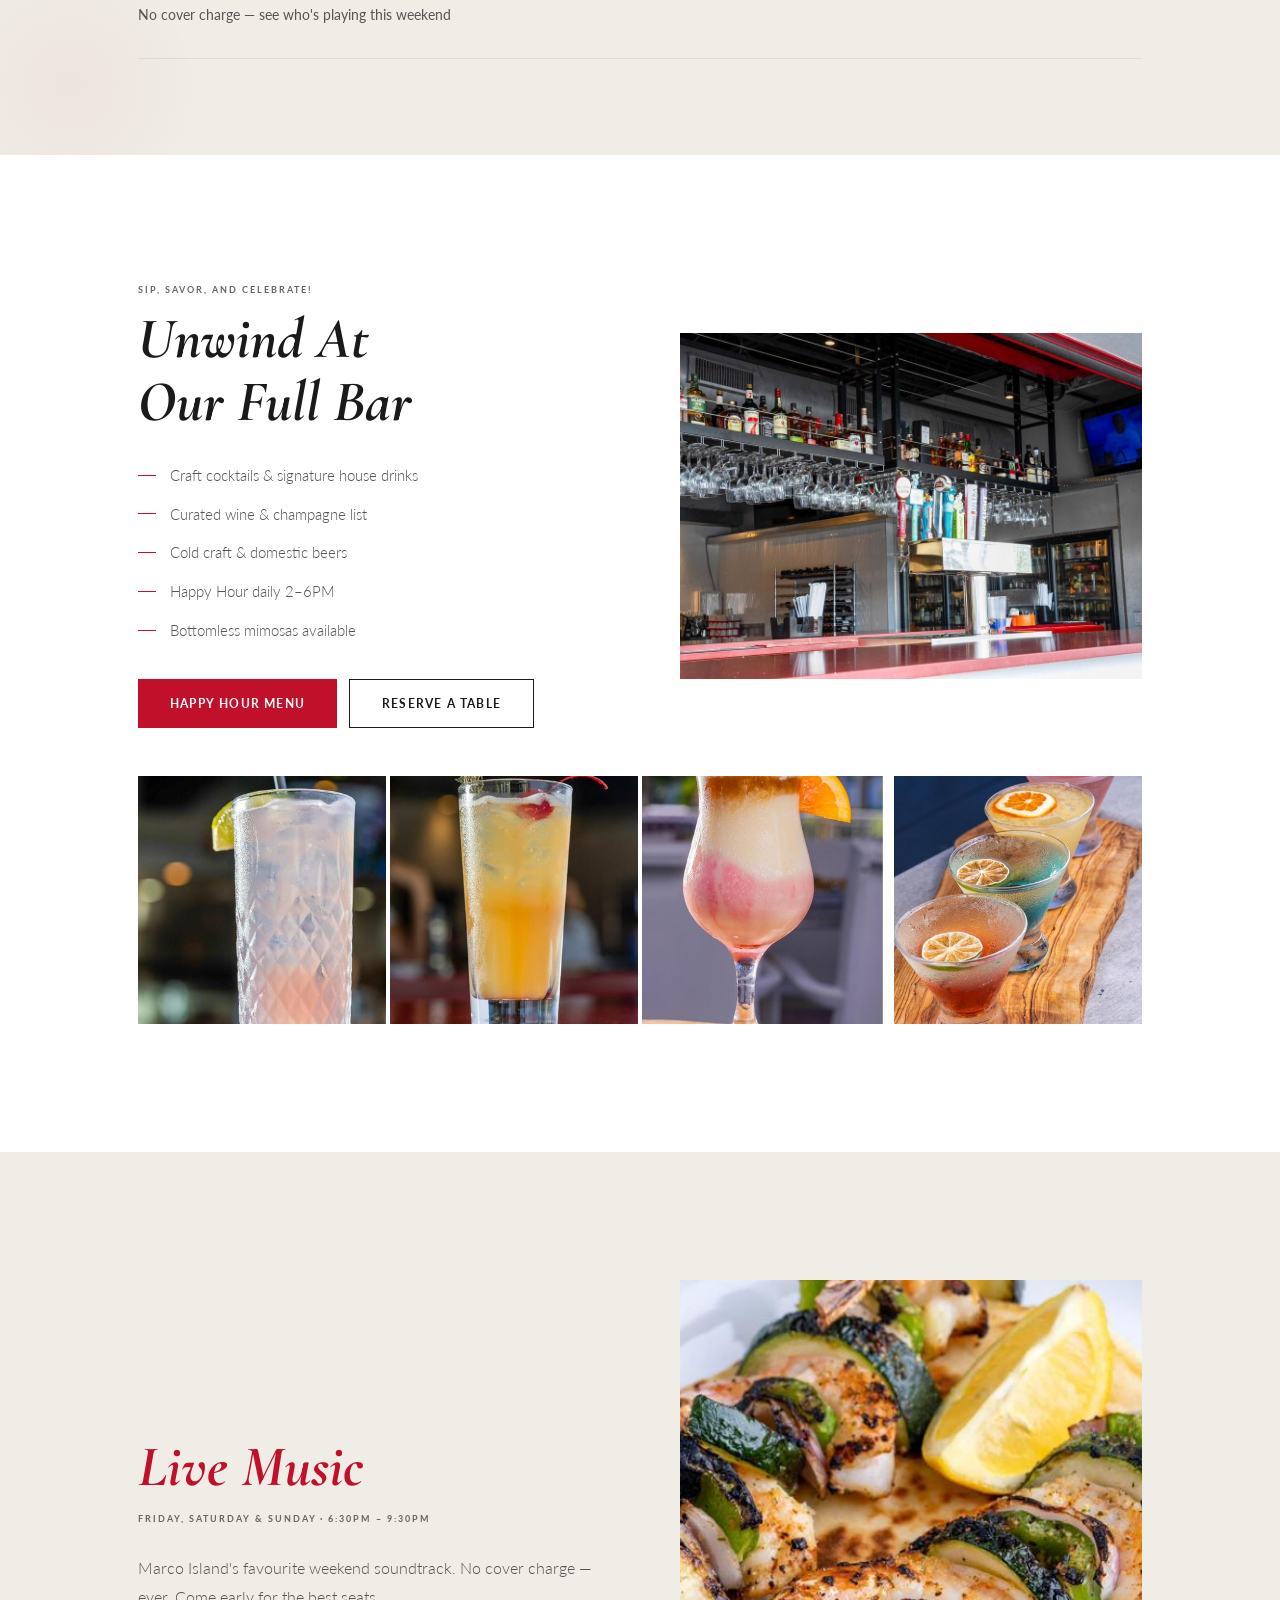
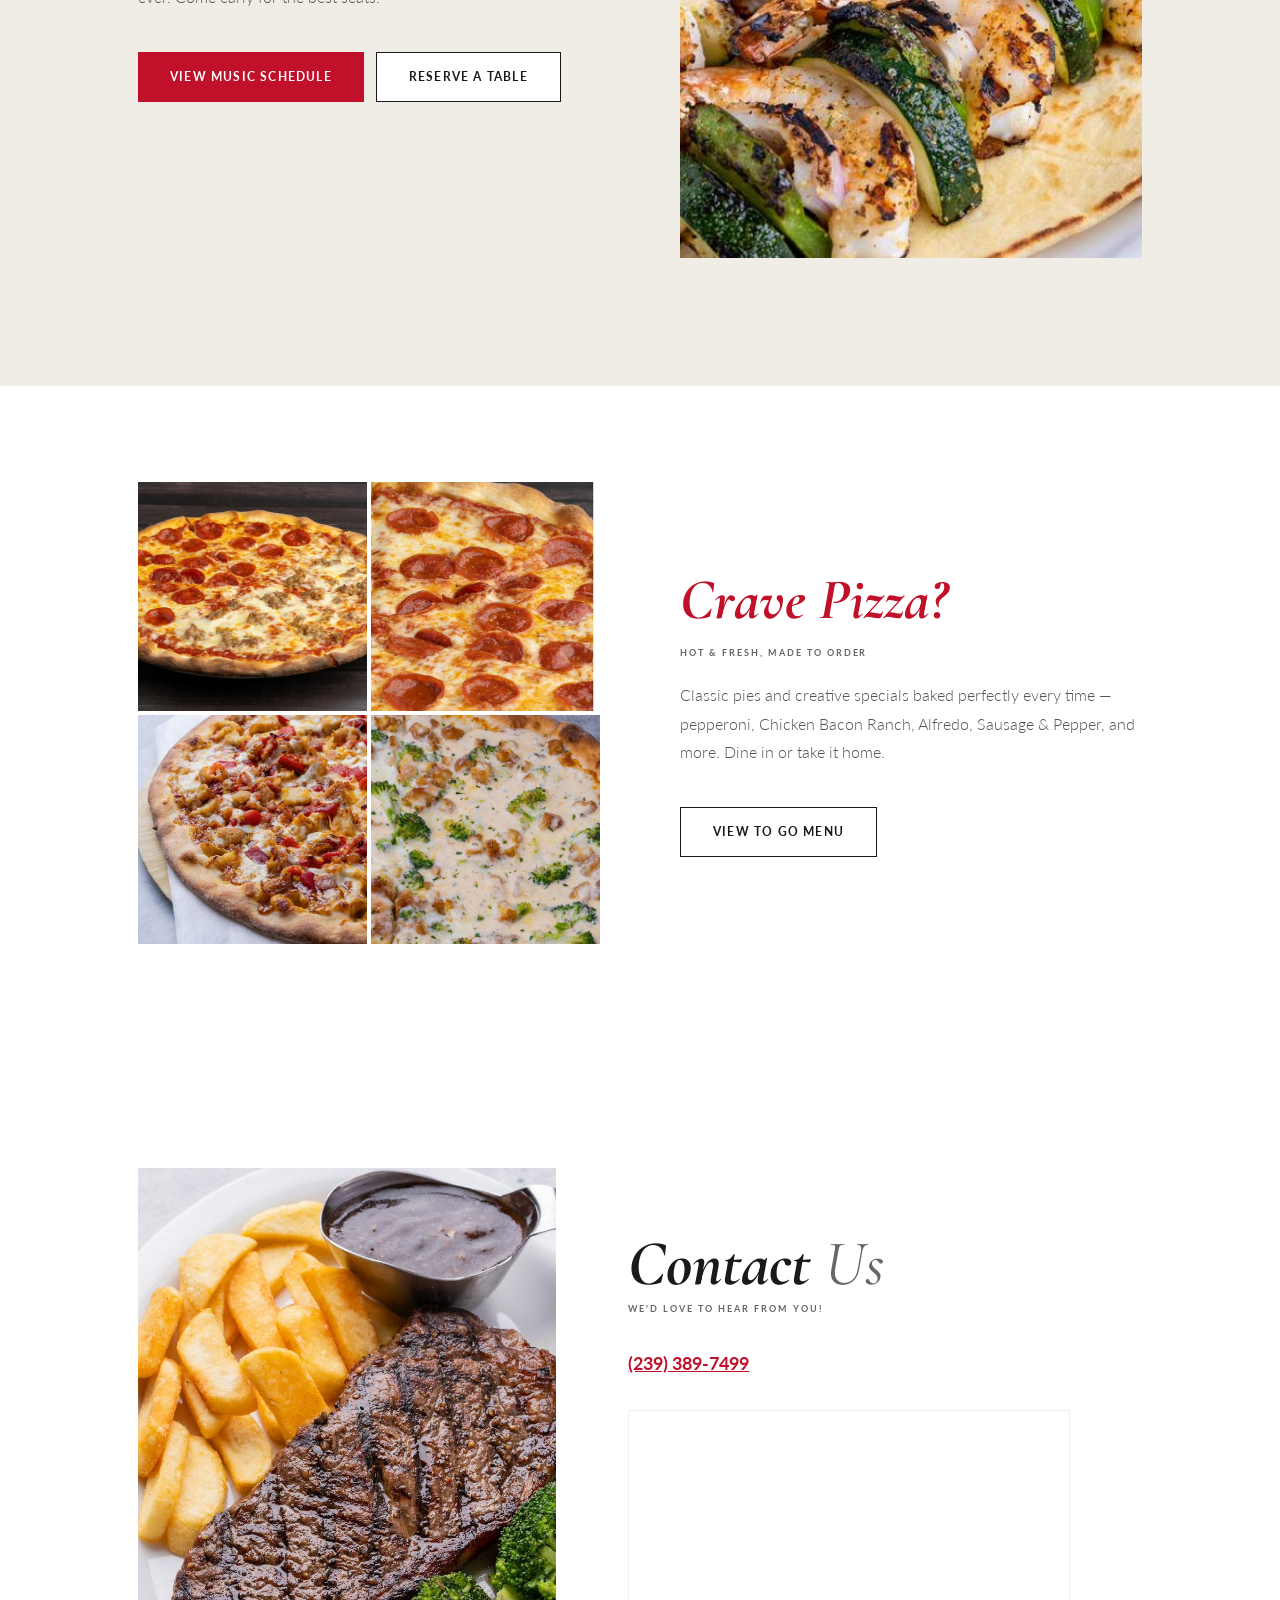
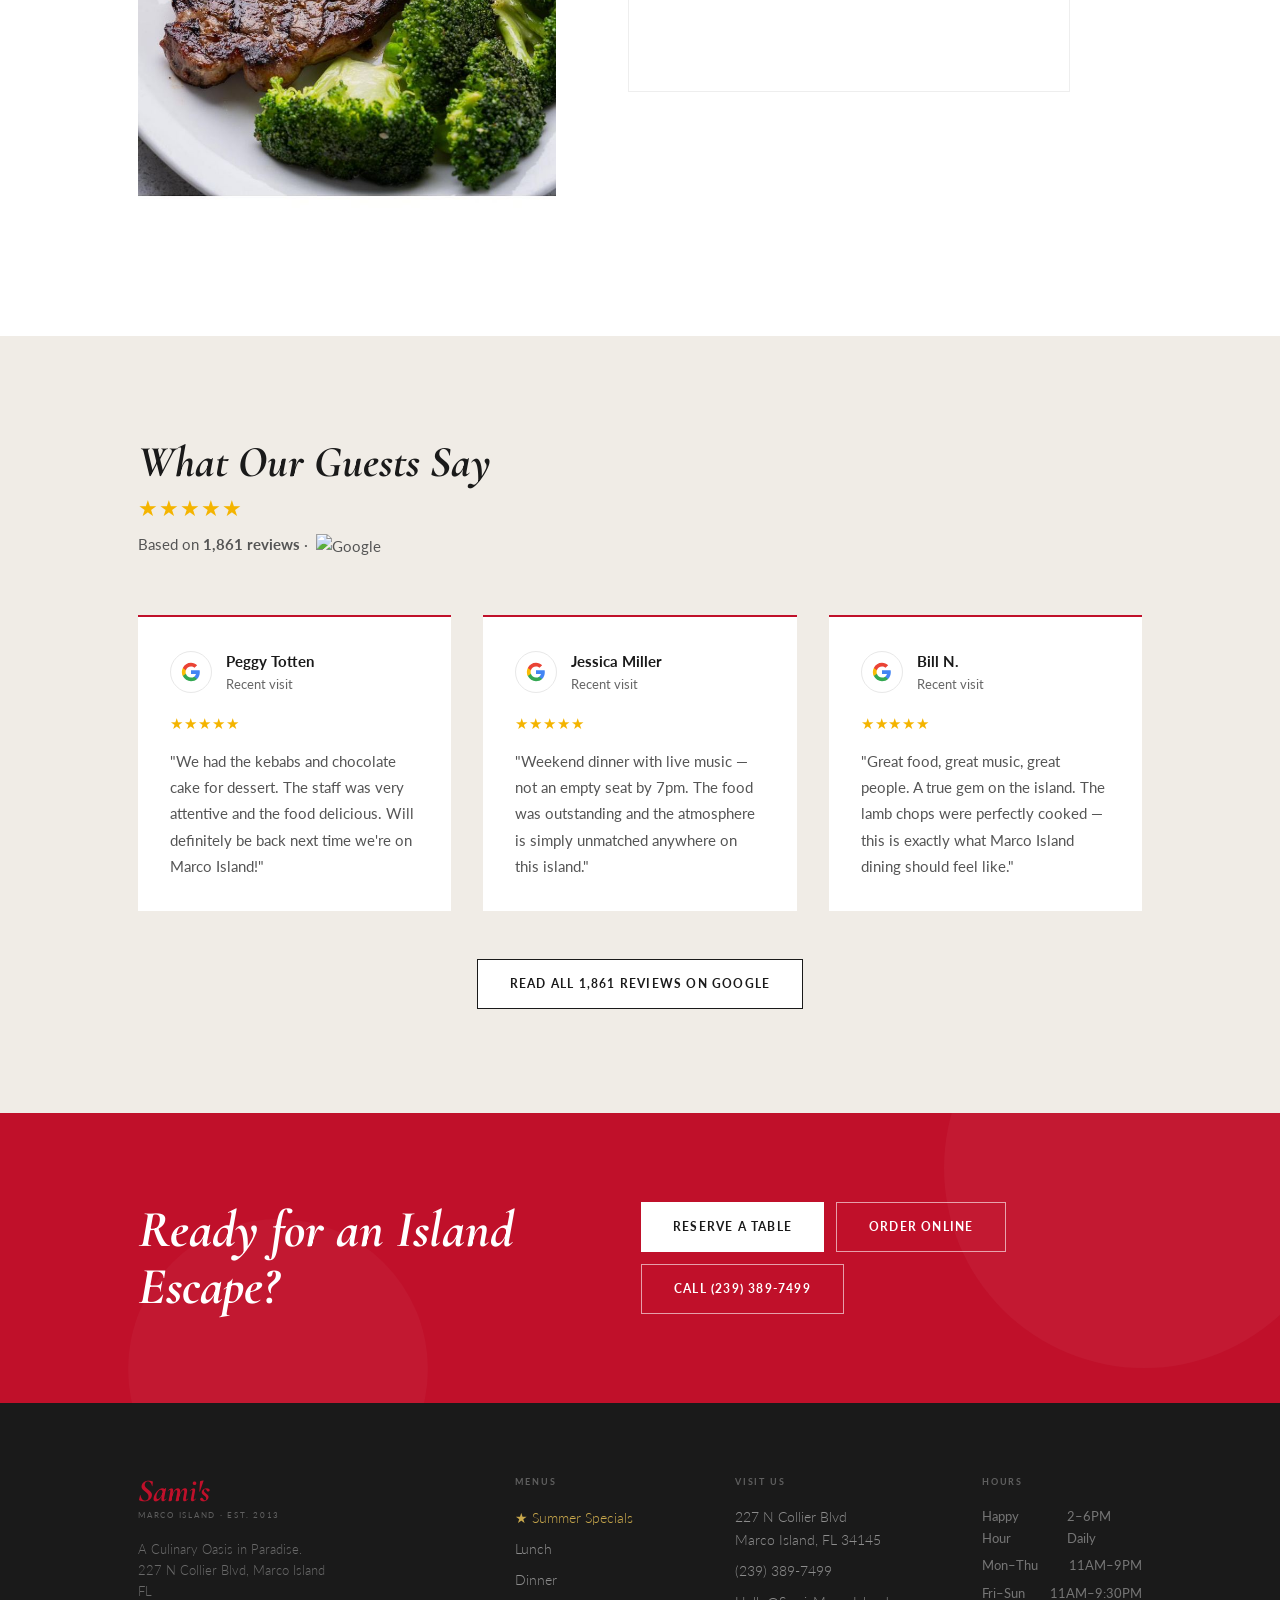
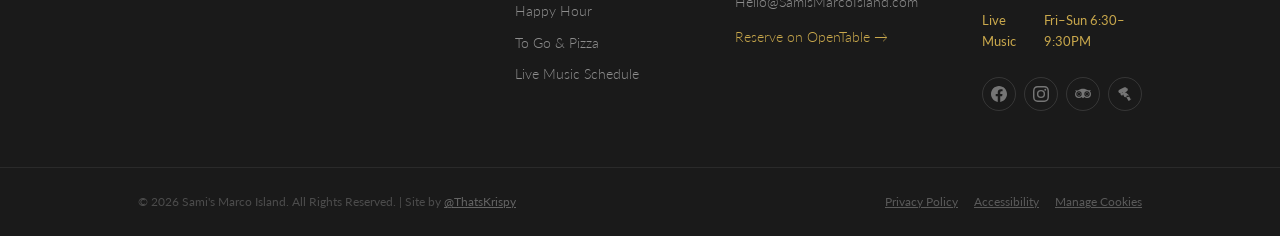
==== commit c9962991: "fix: replace Italian strip with varied dinner photos (shrimp skewers, chicken alfredo, veggie platte" ====
--- a/index.html
+++ b/index.html
@@ -600,10 +600,10 @@
         <a href="https://www.canva.com/design/DAGZwm-rawE/Xz35ay8ElxhaPMq5tEMX7Q/view?utm_content=DAGZwm-rawE&utm_campaign=designshare&utm_medium=link2&utm_source=uniquelinks&utlId=hfde5020be5" class="btn-ghost" target="_blank" rel="noopener noreferrer">Dinner Menu</a>
       </div>
       <div class="italian-photos rv-r">
-        <div class="ph"><img src="assets/images/dinner-carbonara.jpg" alt="Carbonara pasta" loading="lazy" decoding="async" width="600" height="600"/></div>
-        <div class="ph"><img src="assets/images/pasta-clams.jpg" alt="Linguini with clams" loading="lazy" decoding="async" width="600" height="600"/></div>
-        <div class="ph"><img src="assets/images/dinner-mushroom-chicken.jpg" alt="Creamy mushroom chicken" loading="lazy" decoding="async" width="600" height="600"/></div>
-        <div class="ph"><img src="assets/images/pasta-lasagna.jpg" alt="Classic lasagna" loading="lazy" decoding="async" width="600" height="600"/></div>
+        <div class="ph"><img src="assets/images/italian-shrimp-skewers.jpg" alt="Grilled shrimp skewers at Sami's Marco Island" loading="lazy" decoding="async" width="600" height="600"/></div>
+        <div class="ph"><img src="assets/images/italian-chicken-alfredo.jpg" alt="Chicken alfredo pasta" loading="lazy" decoding="async" width="600" height="600"/></div>
+        <div class="ph"><img src="assets/images/italian-veggie-platter.jpg" alt="Grilled vegetable platter" loading="lazy" decoding="async" width="600" height="600"/></div>
+        <div class="ph"><img src="assets/images/italian-curry-dish.jpg" alt="Chef's curry dish special" loading="lazy" decoding="async" width="600" height="600"/></div>
       </div>
     </div>
   </div>
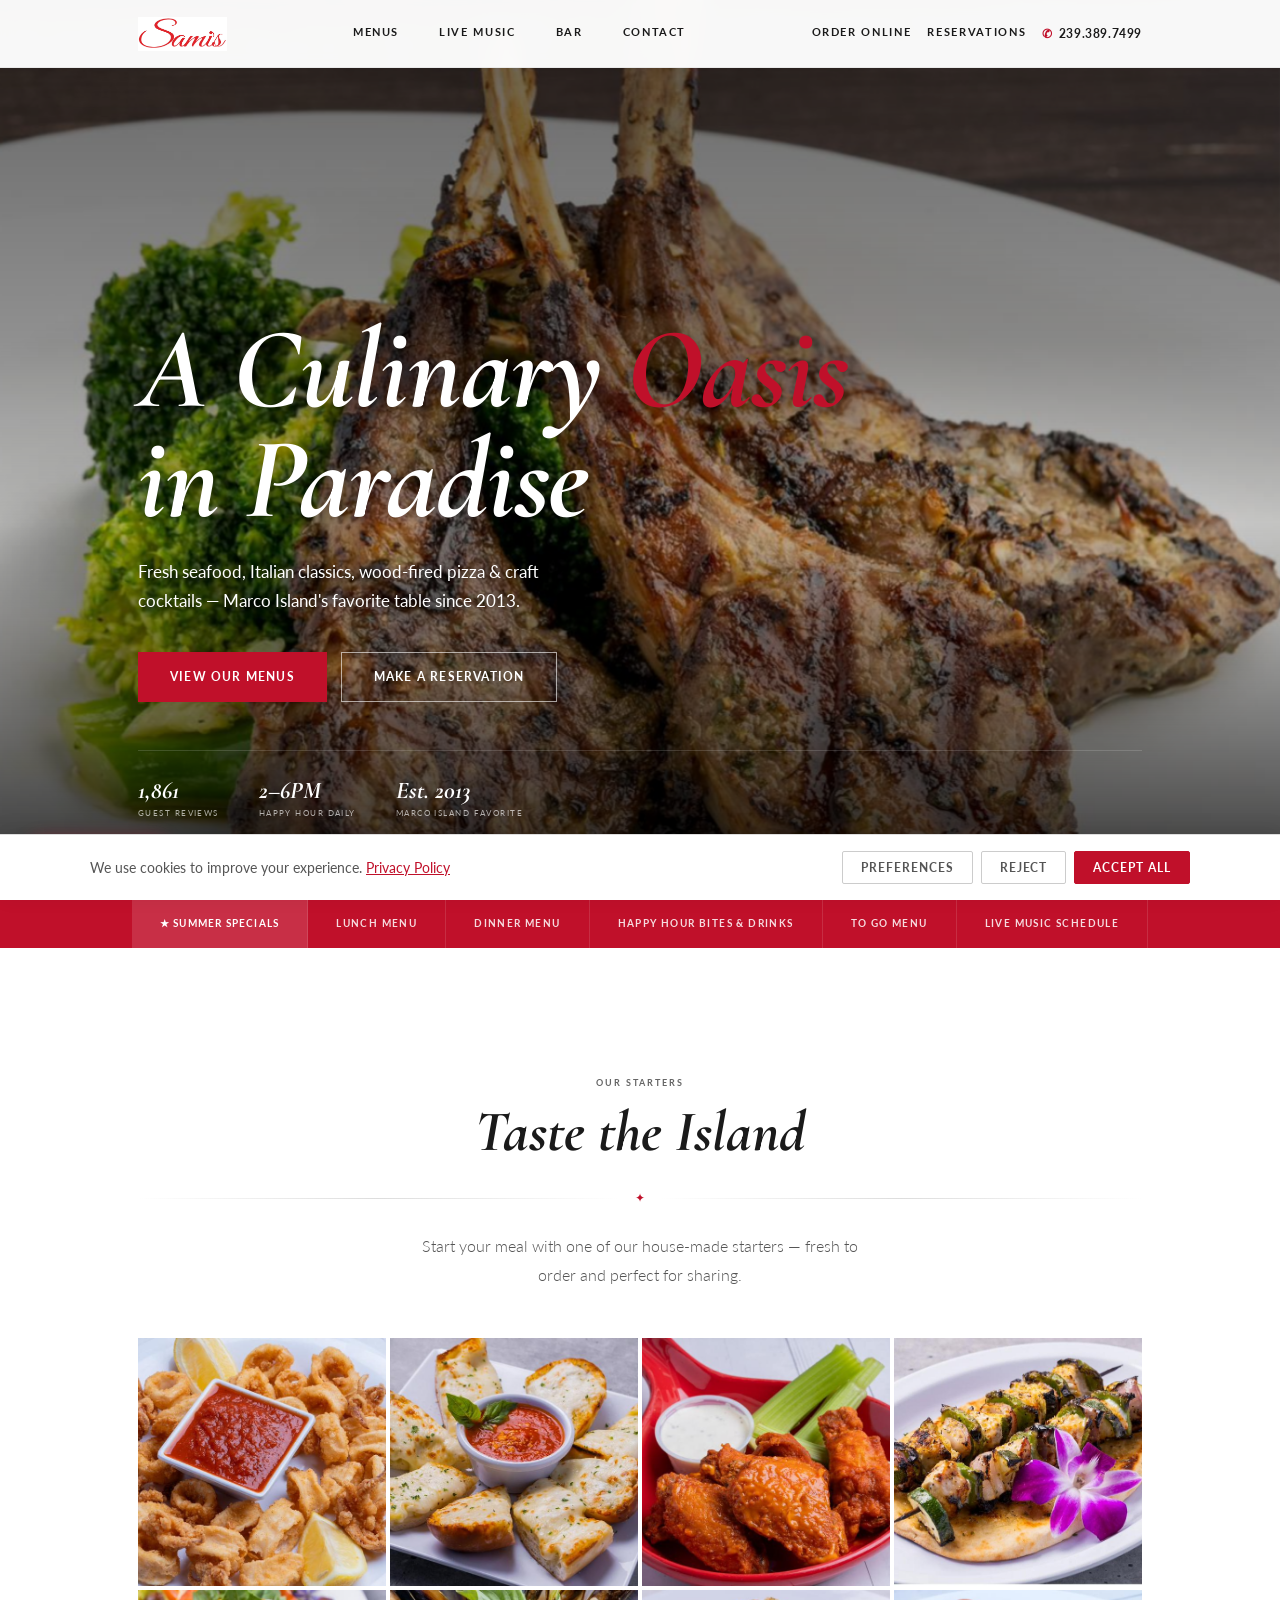
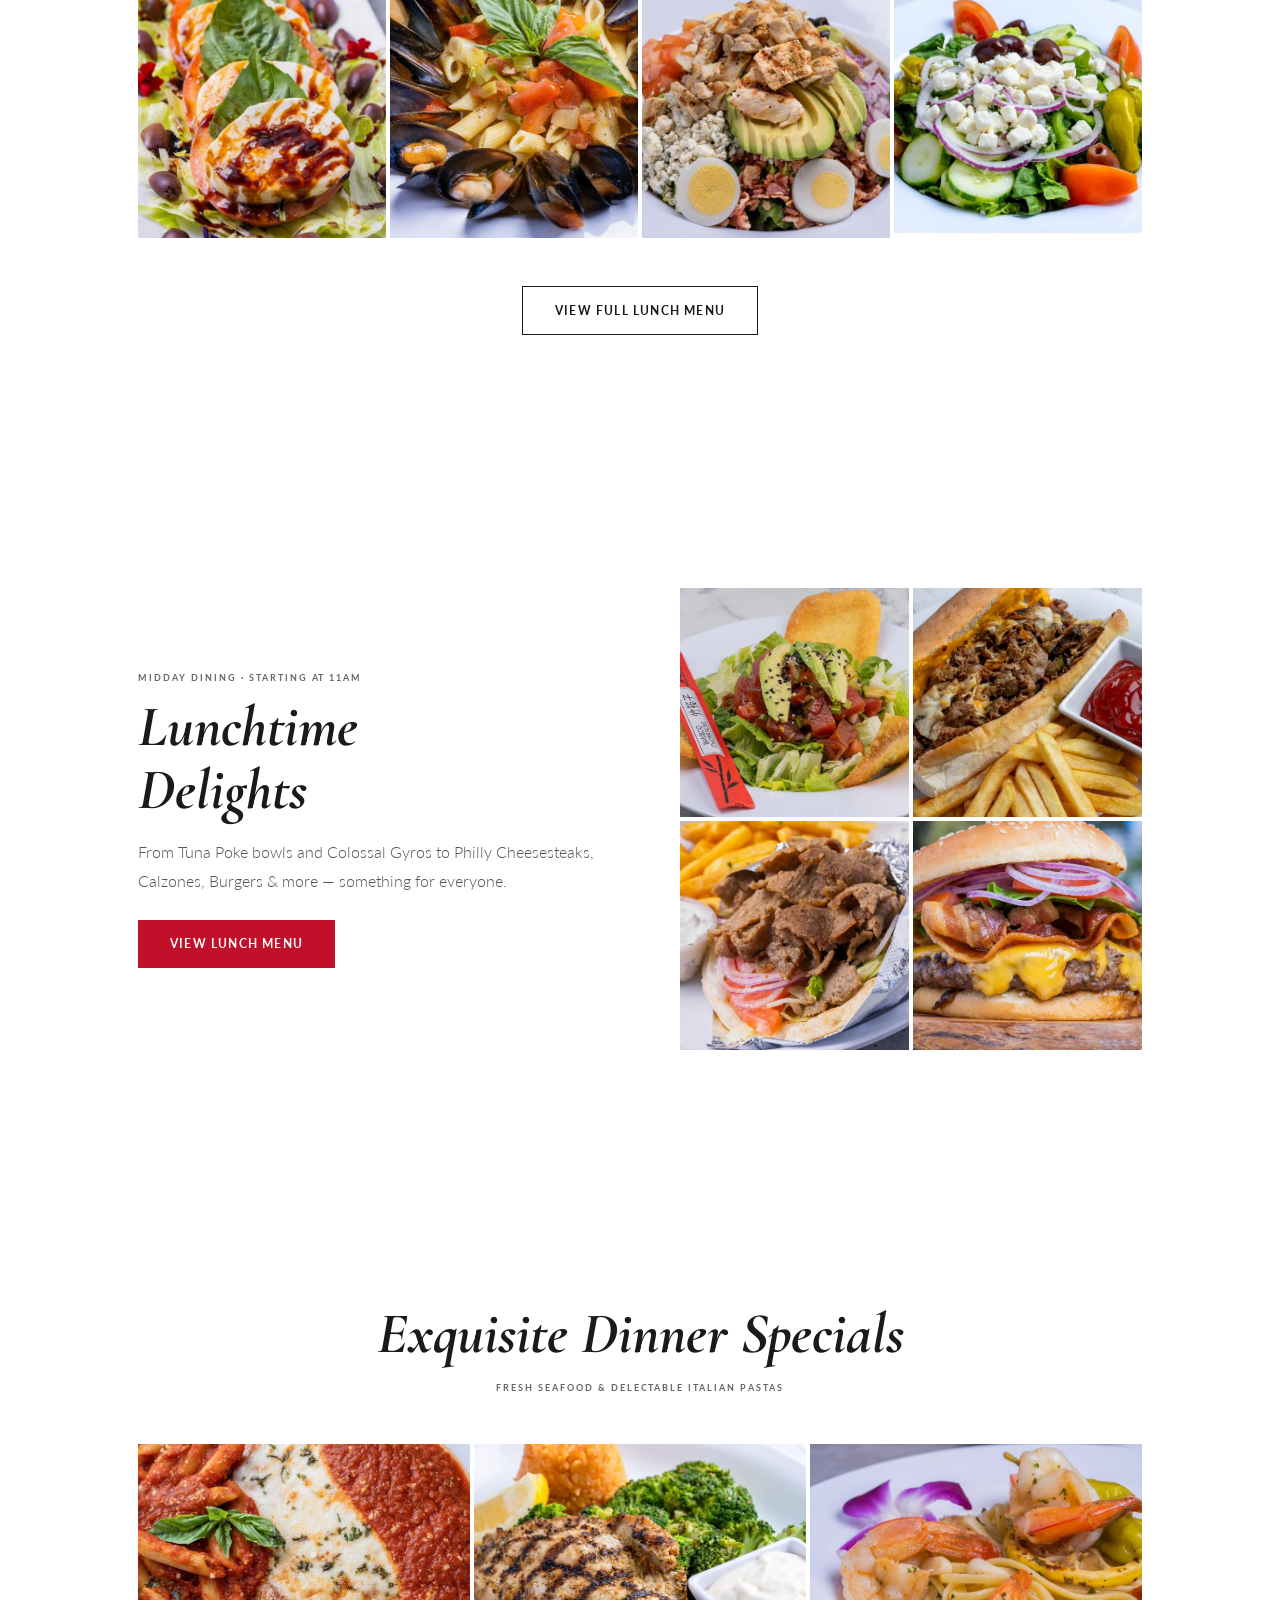
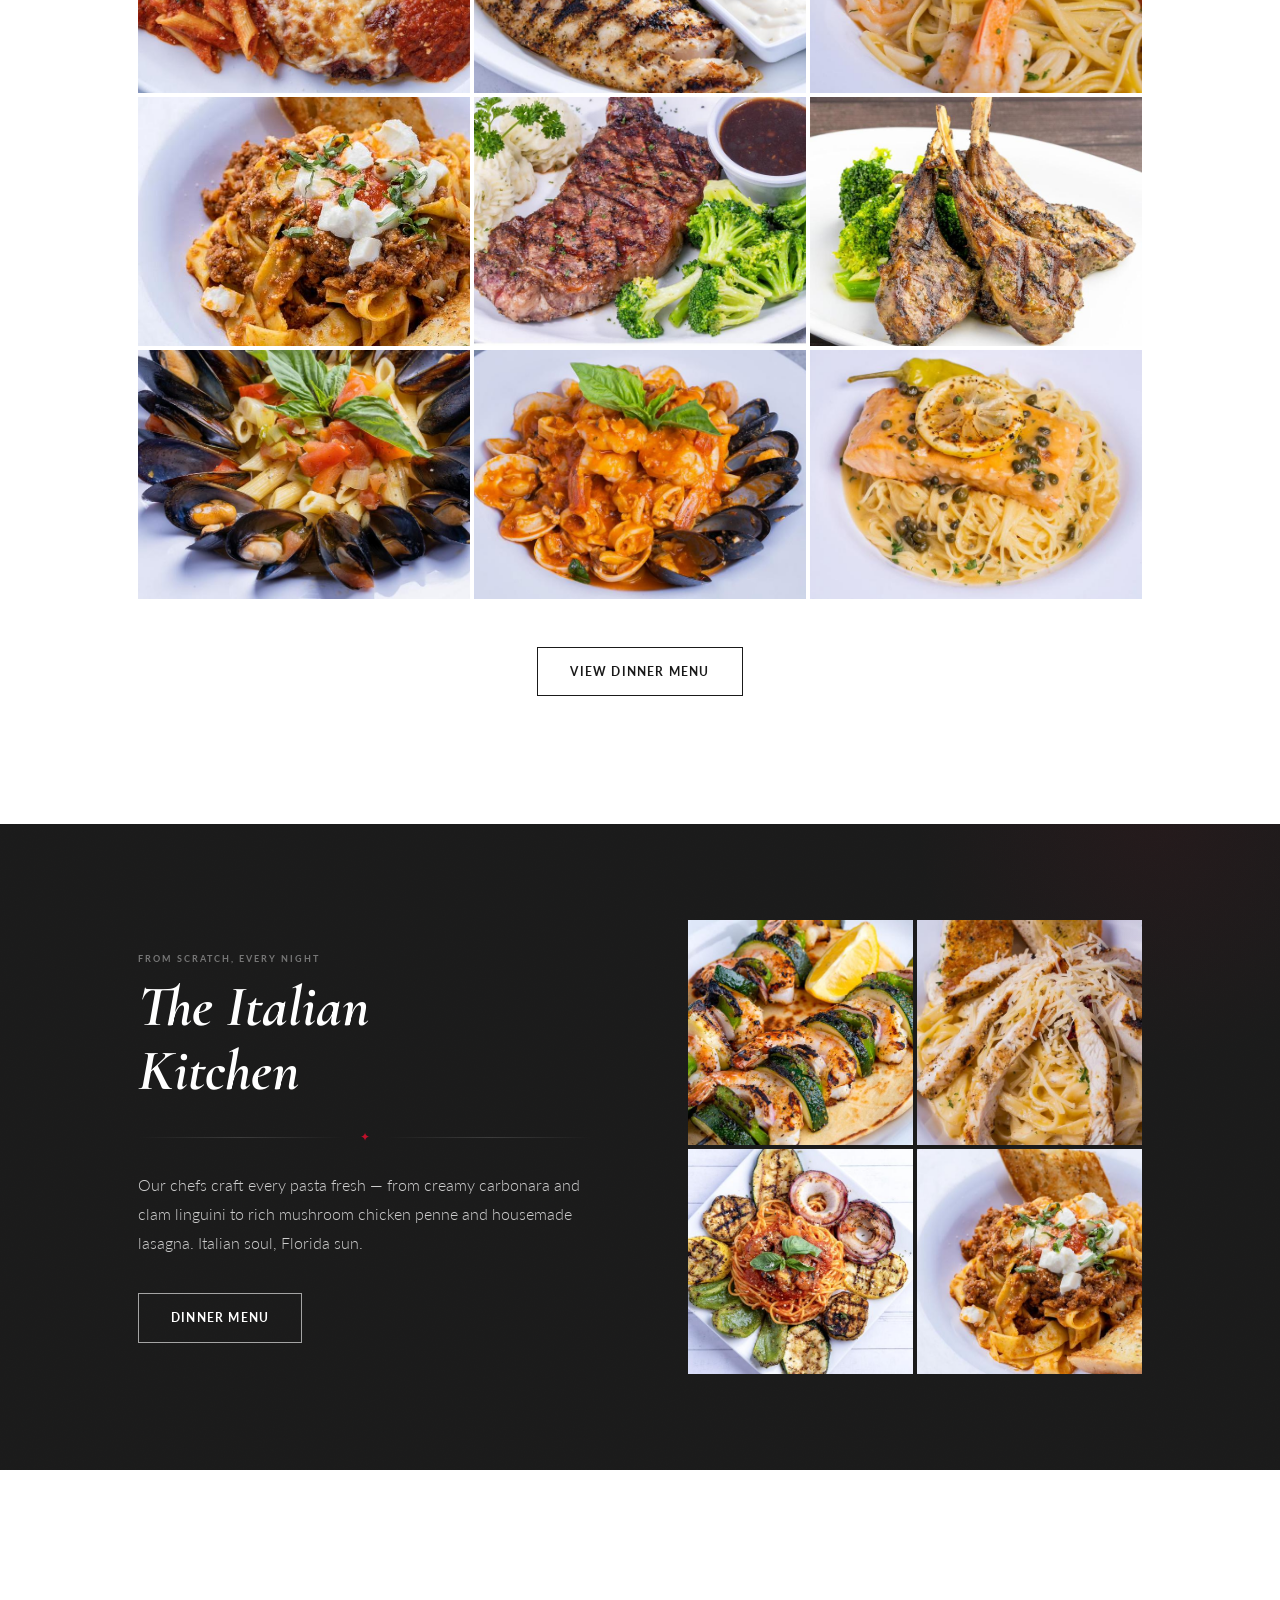
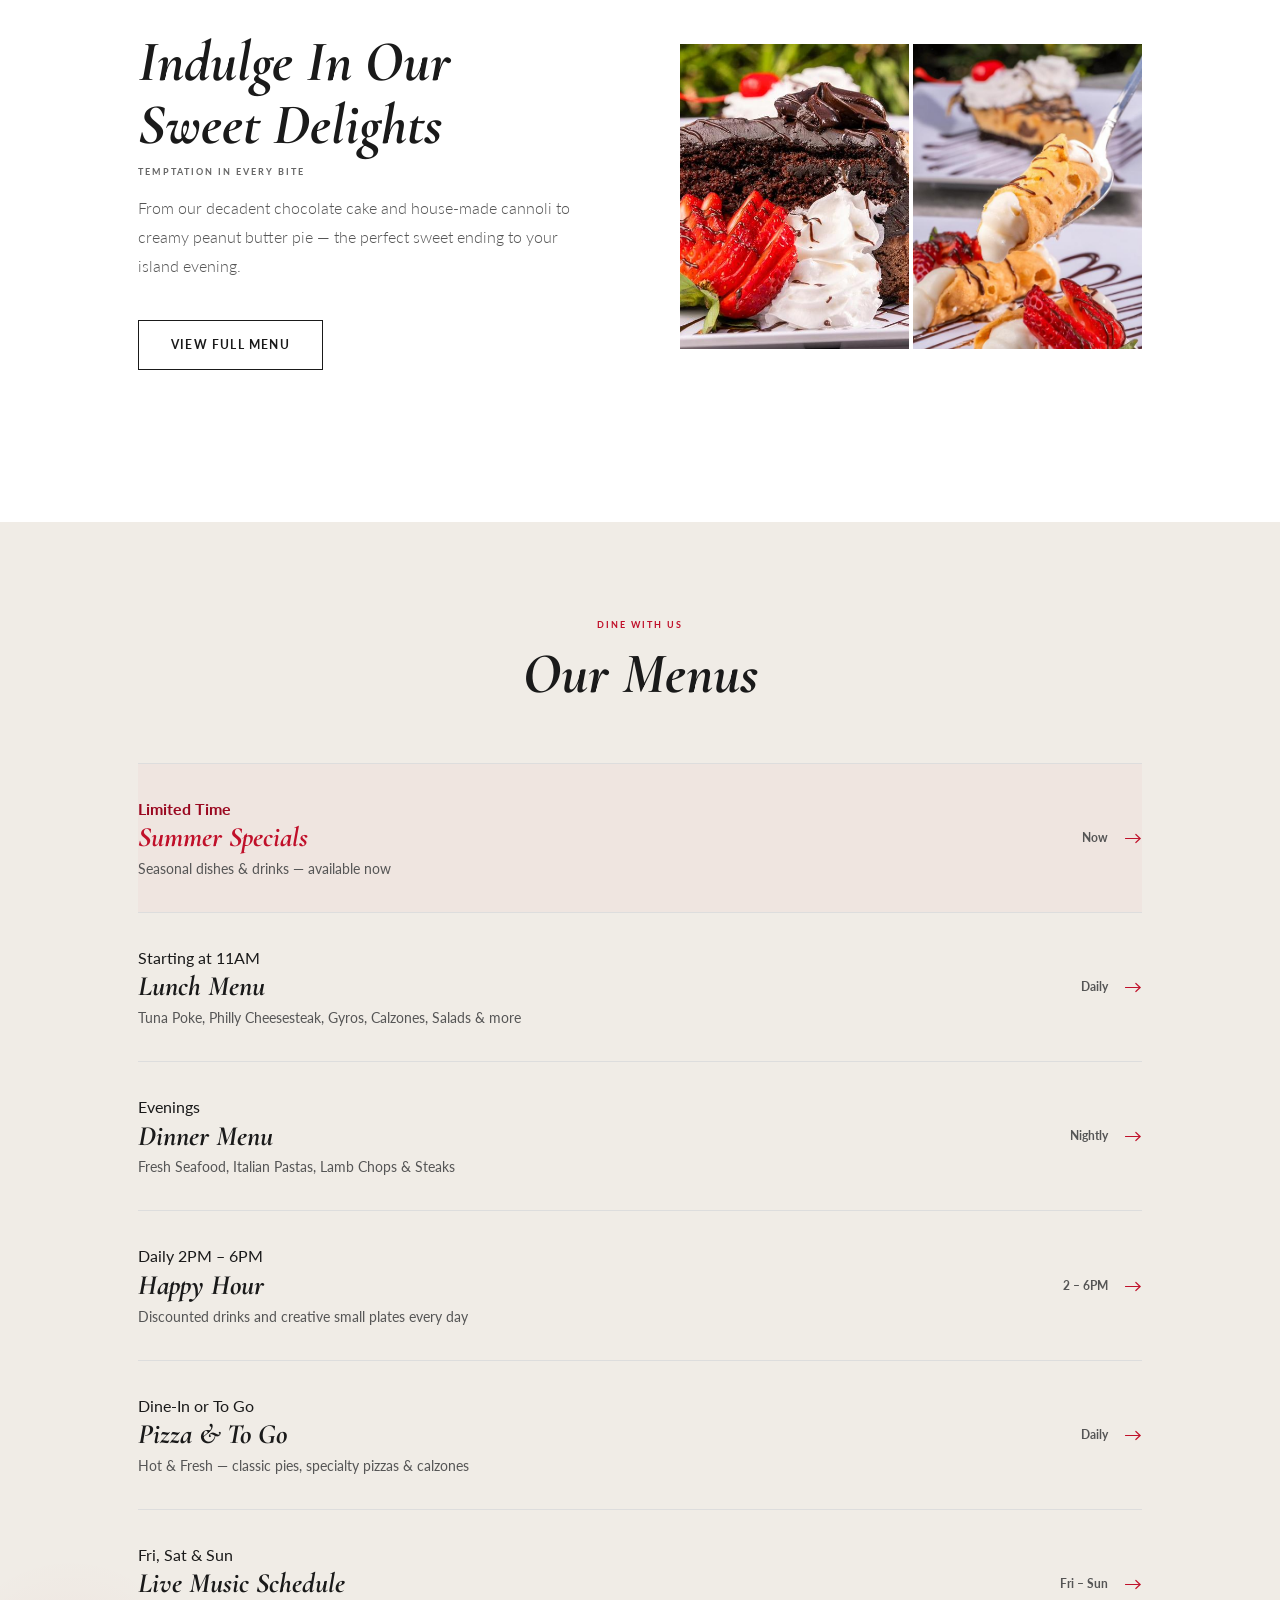
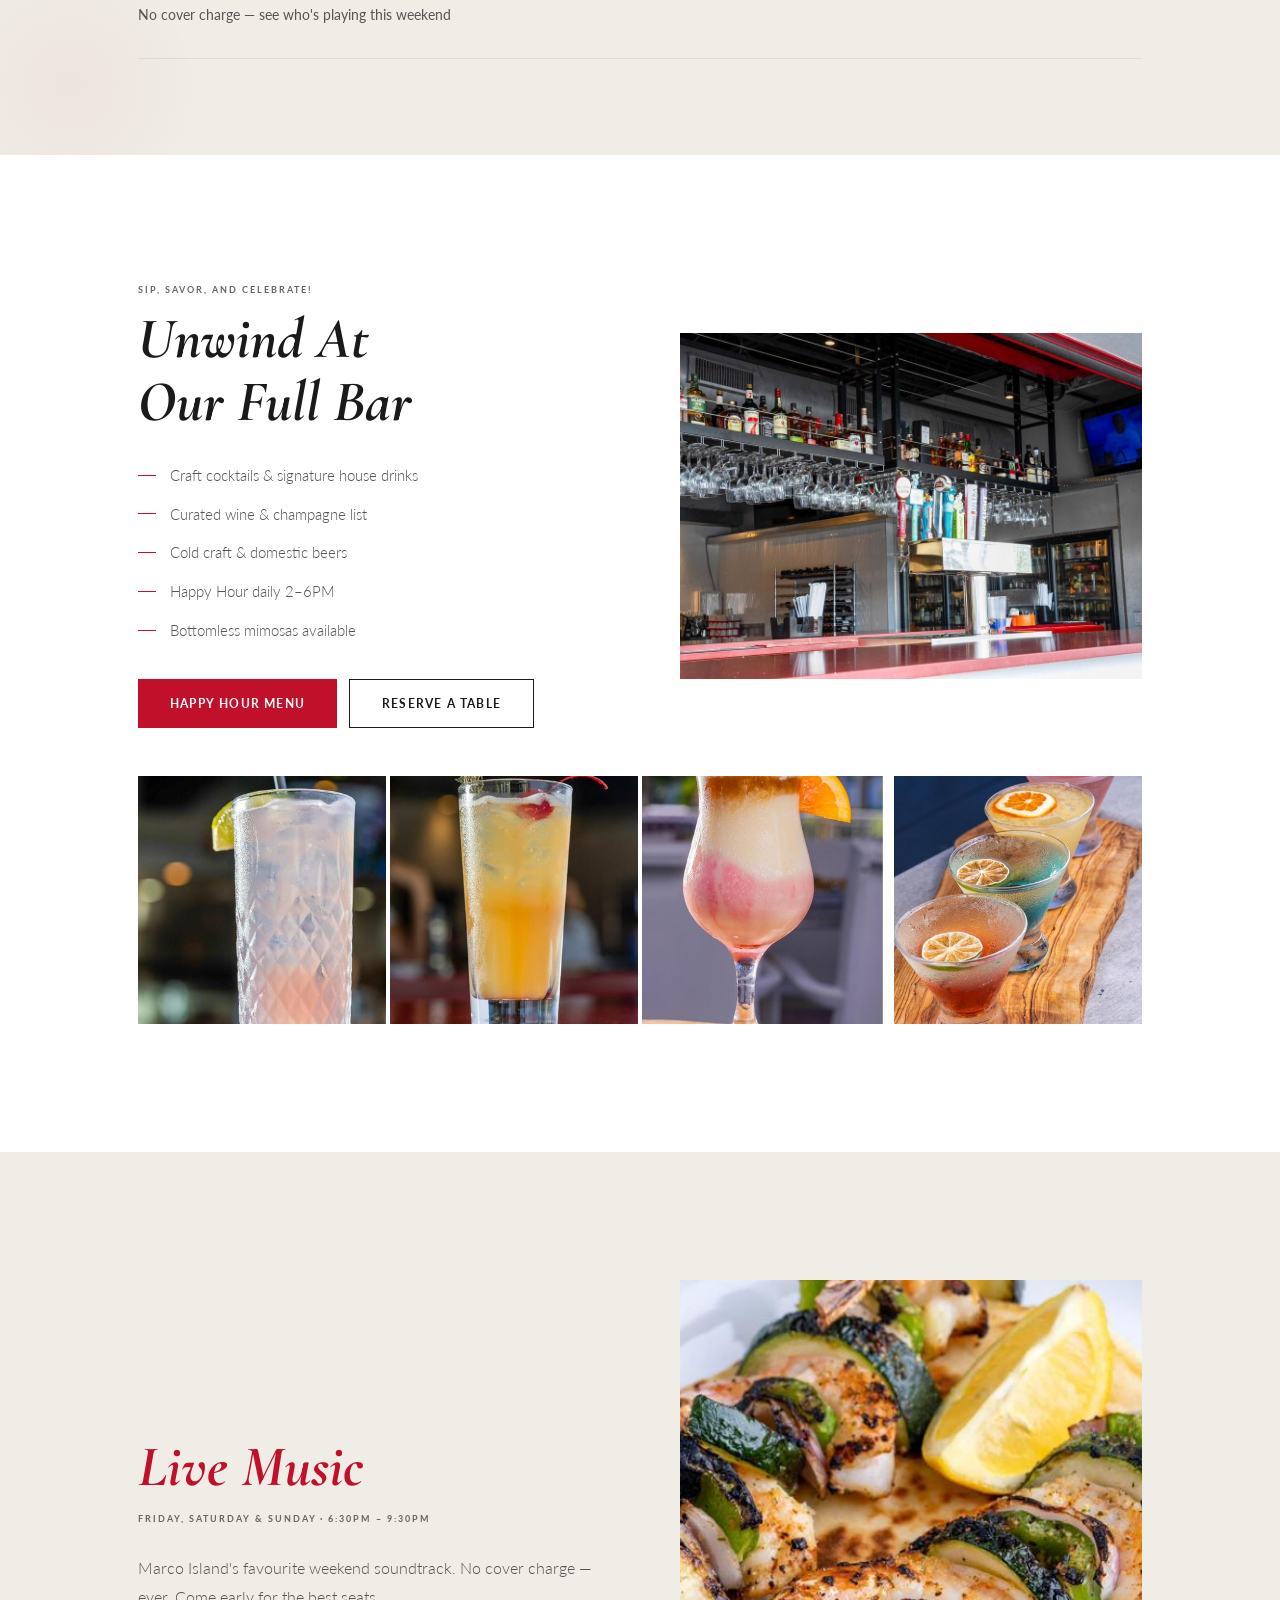
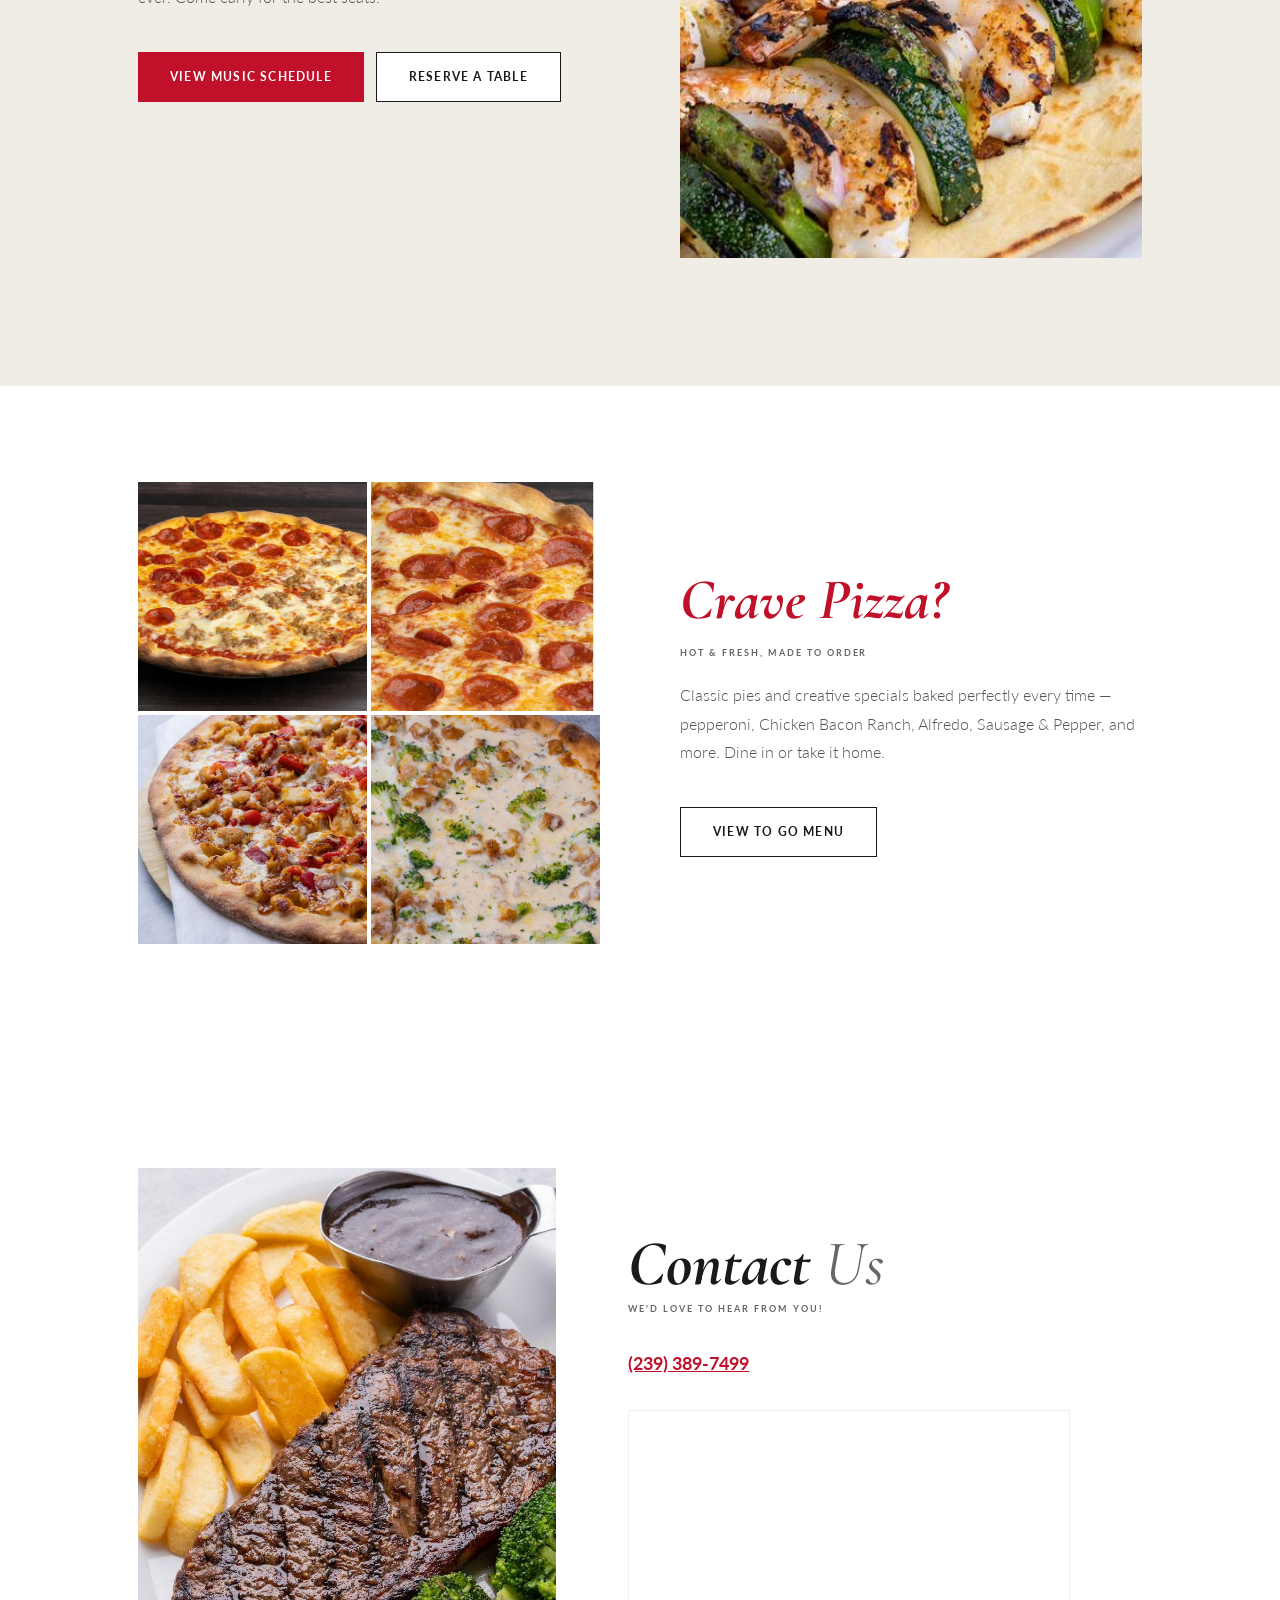
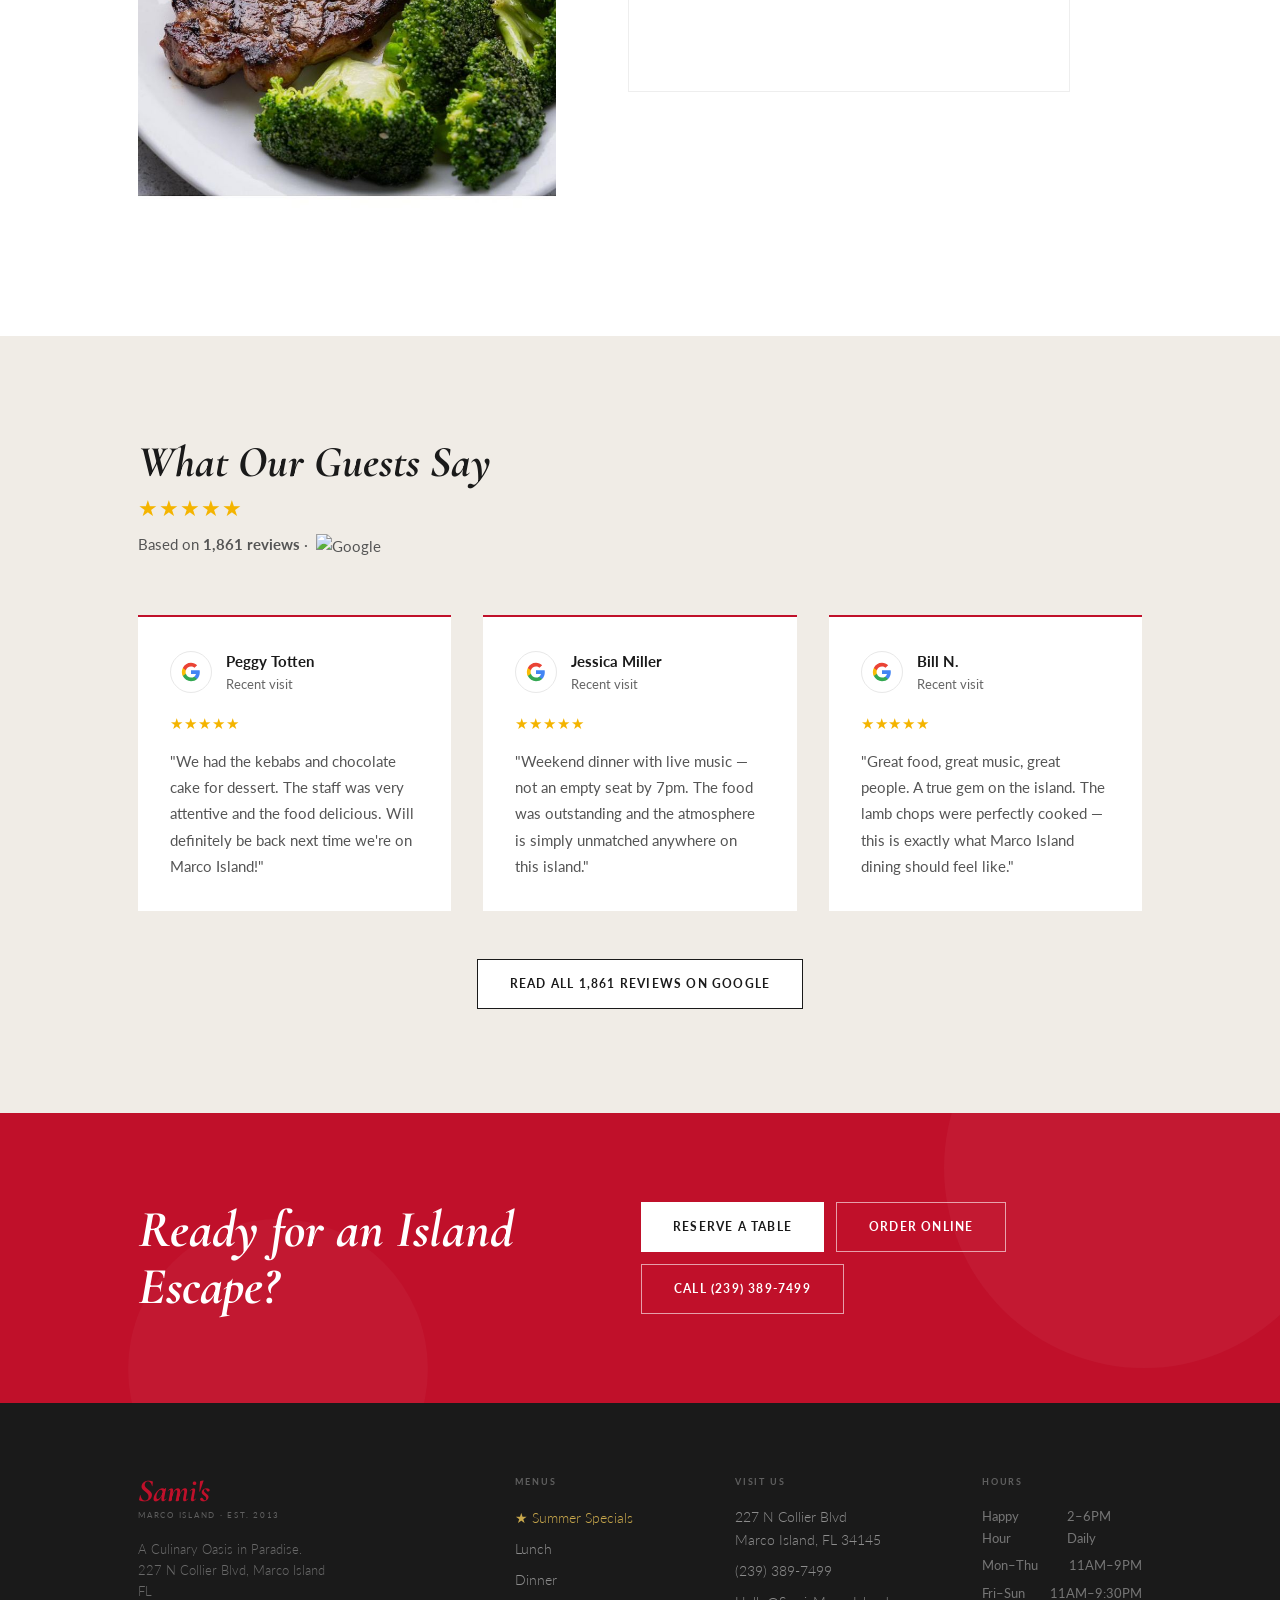
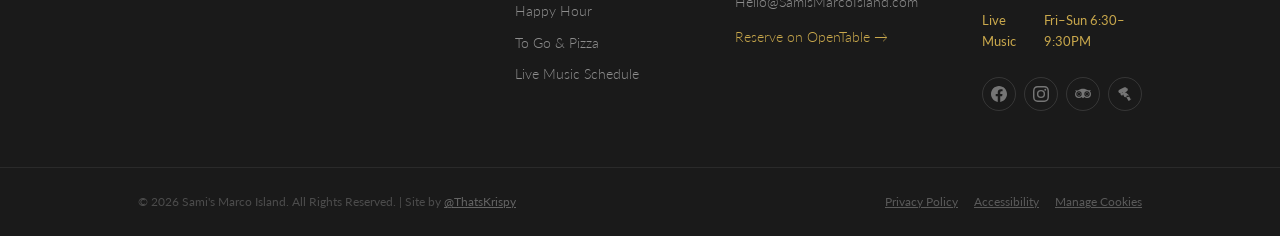
==== commit 3cda2cbe: "fix: swap curry dish for pappardelle bolognese in Italian Kitchen strip" ====
--- a/index.html
+++ b/index.html
@@ -603,7 +603,7 @@
         <div class="ph"><img src="assets/images/italian-shrimp-skewers.jpg" alt="Grilled shrimp skewers at Sami's Marco Island" loading="lazy" decoding="async" width="600" height="600"/></div>
         <div class="ph"><img src="assets/images/italian-chicken-alfredo.jpg" alt="Chicken alfredo pasta" loading="lazy" decoding="async" width="600" height="600"/></div>
         <div class="ph"><img src="assets/images/italian-veggie-platter.jpg" alt="Grilled vegetable platter" loading="lazy" decoding="async" width="600" height="600"/></div>
-        <div class="ph"><img src="assets/images/italian-curry-dish.jpg" alt="Chef's curry dish special" loading="lazy" decoding="async" width="600" height="600"/></div>
+        <div class="ph"><img src="assets/images/italian-bolognese.jpg" alt="Sami's pappardelle bolognese" loading="lazy" decoding="async" width="600" height="600"/></div>
       </div>
     </div>
   </div>
